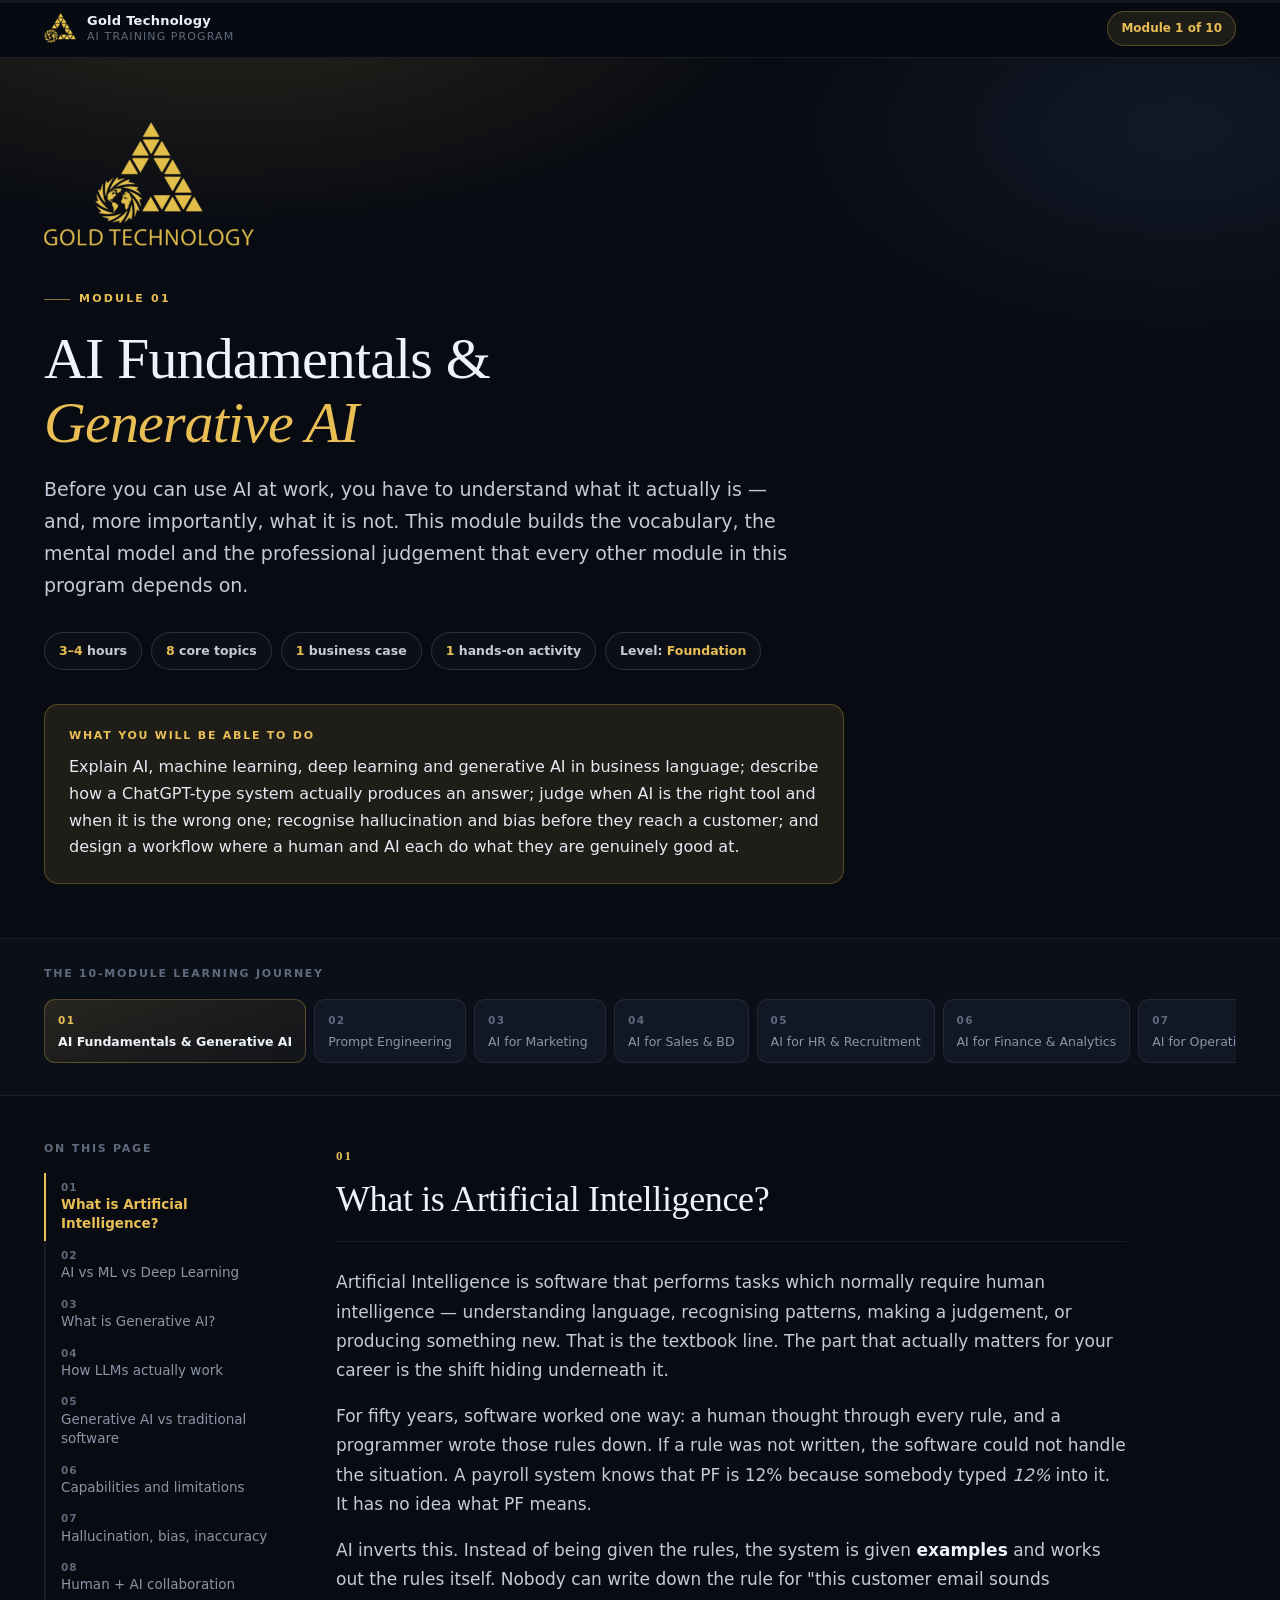
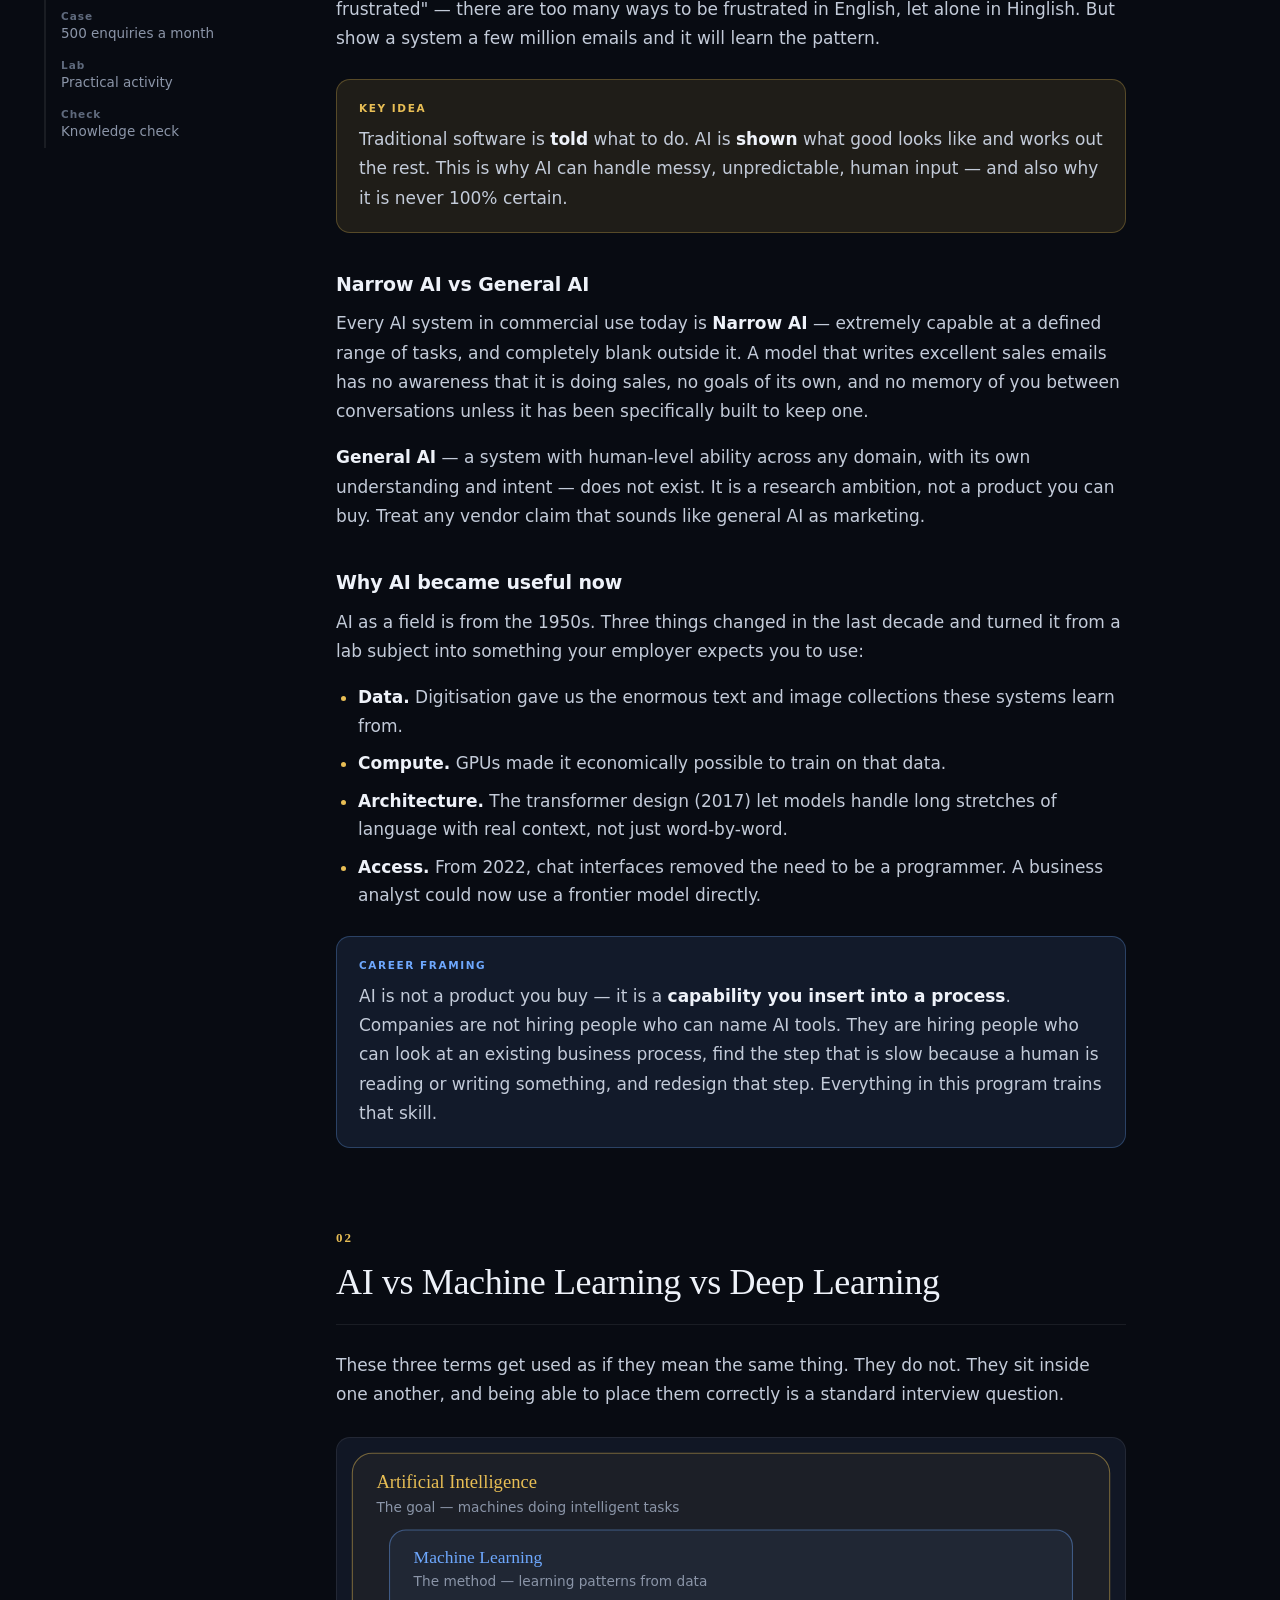
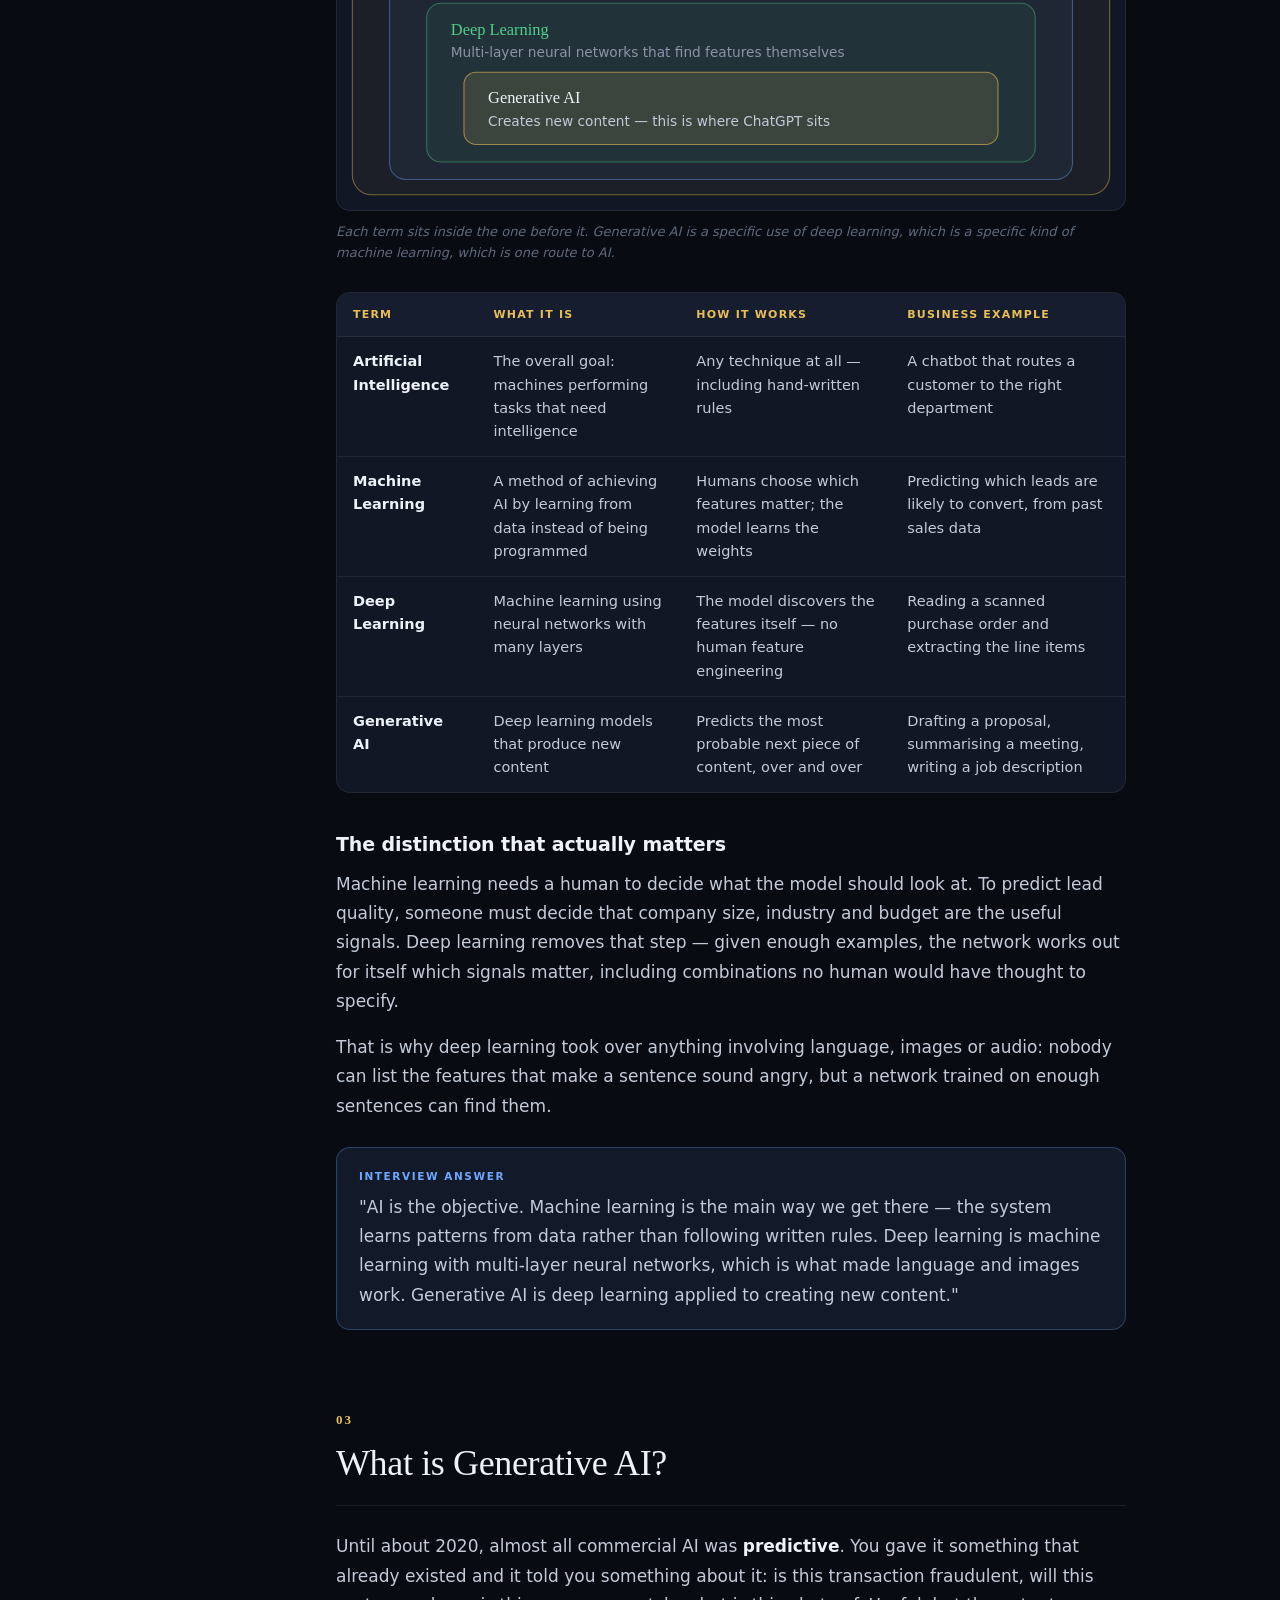
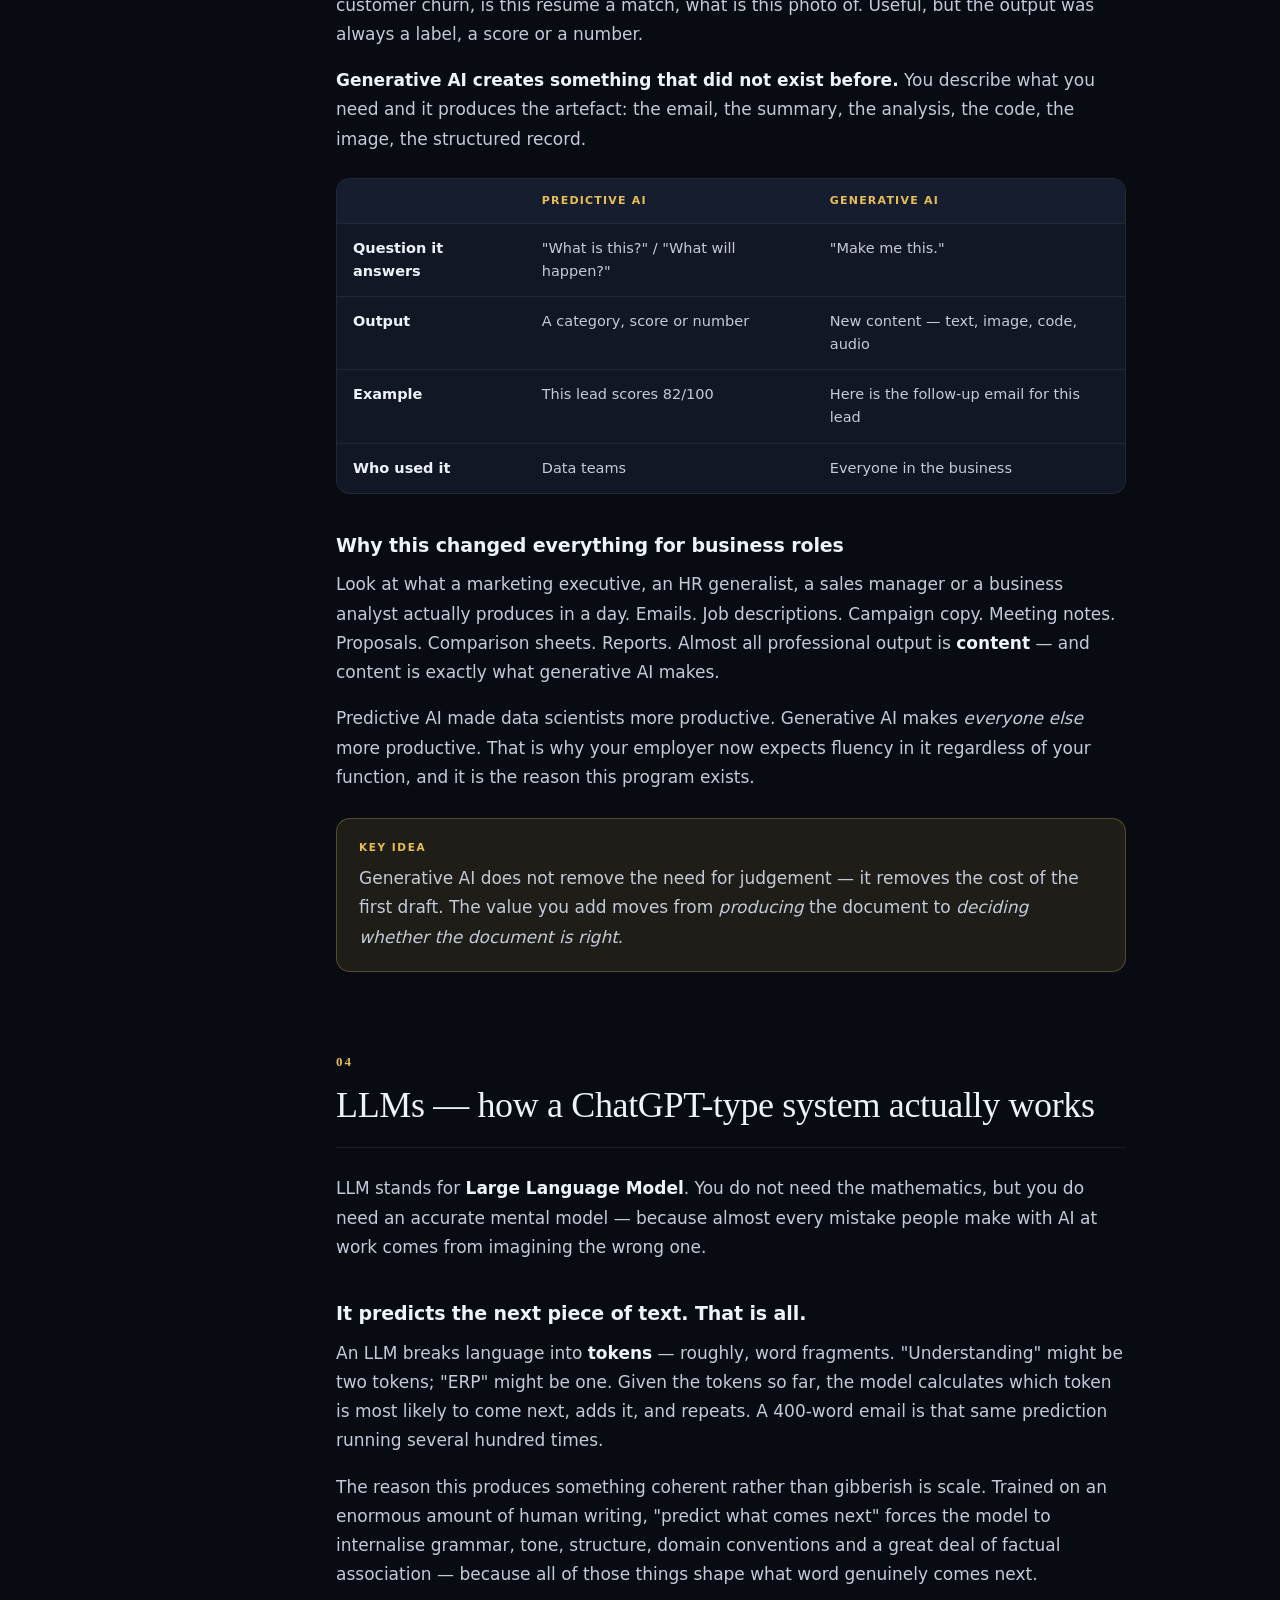
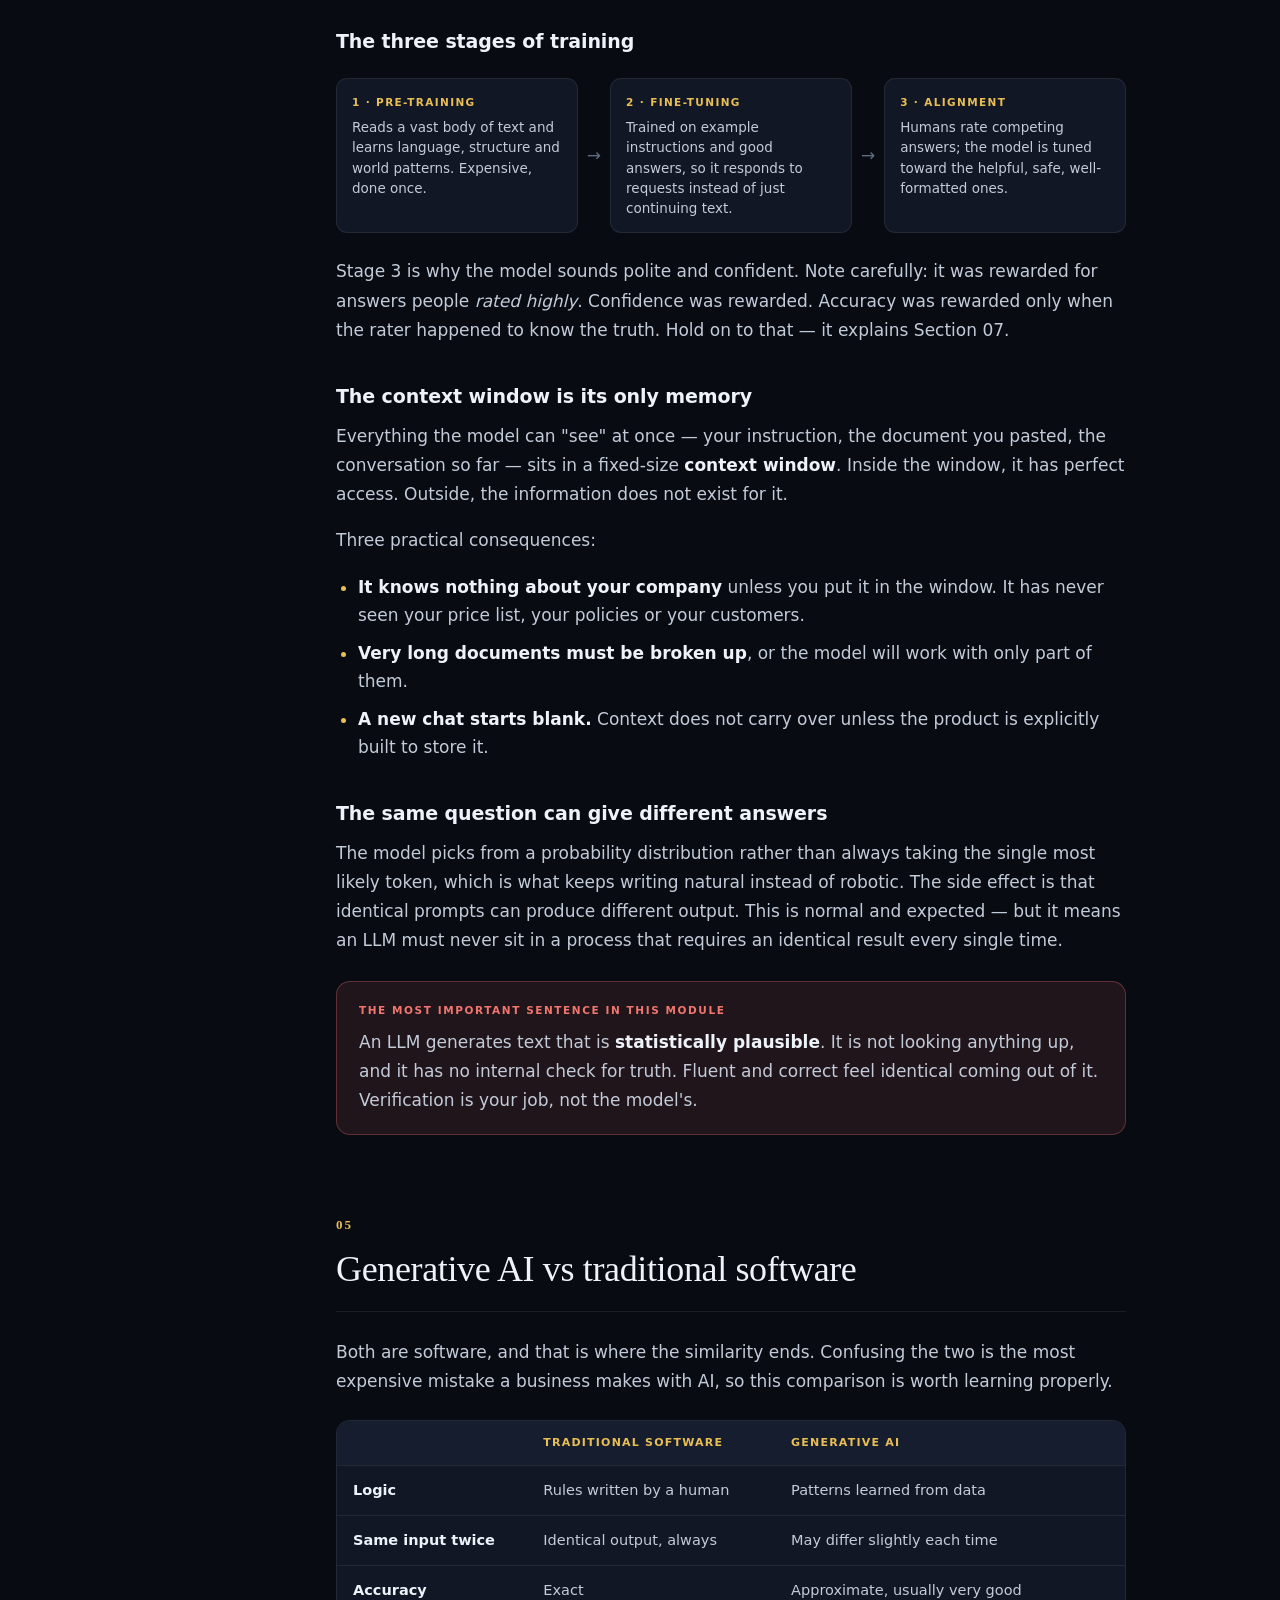
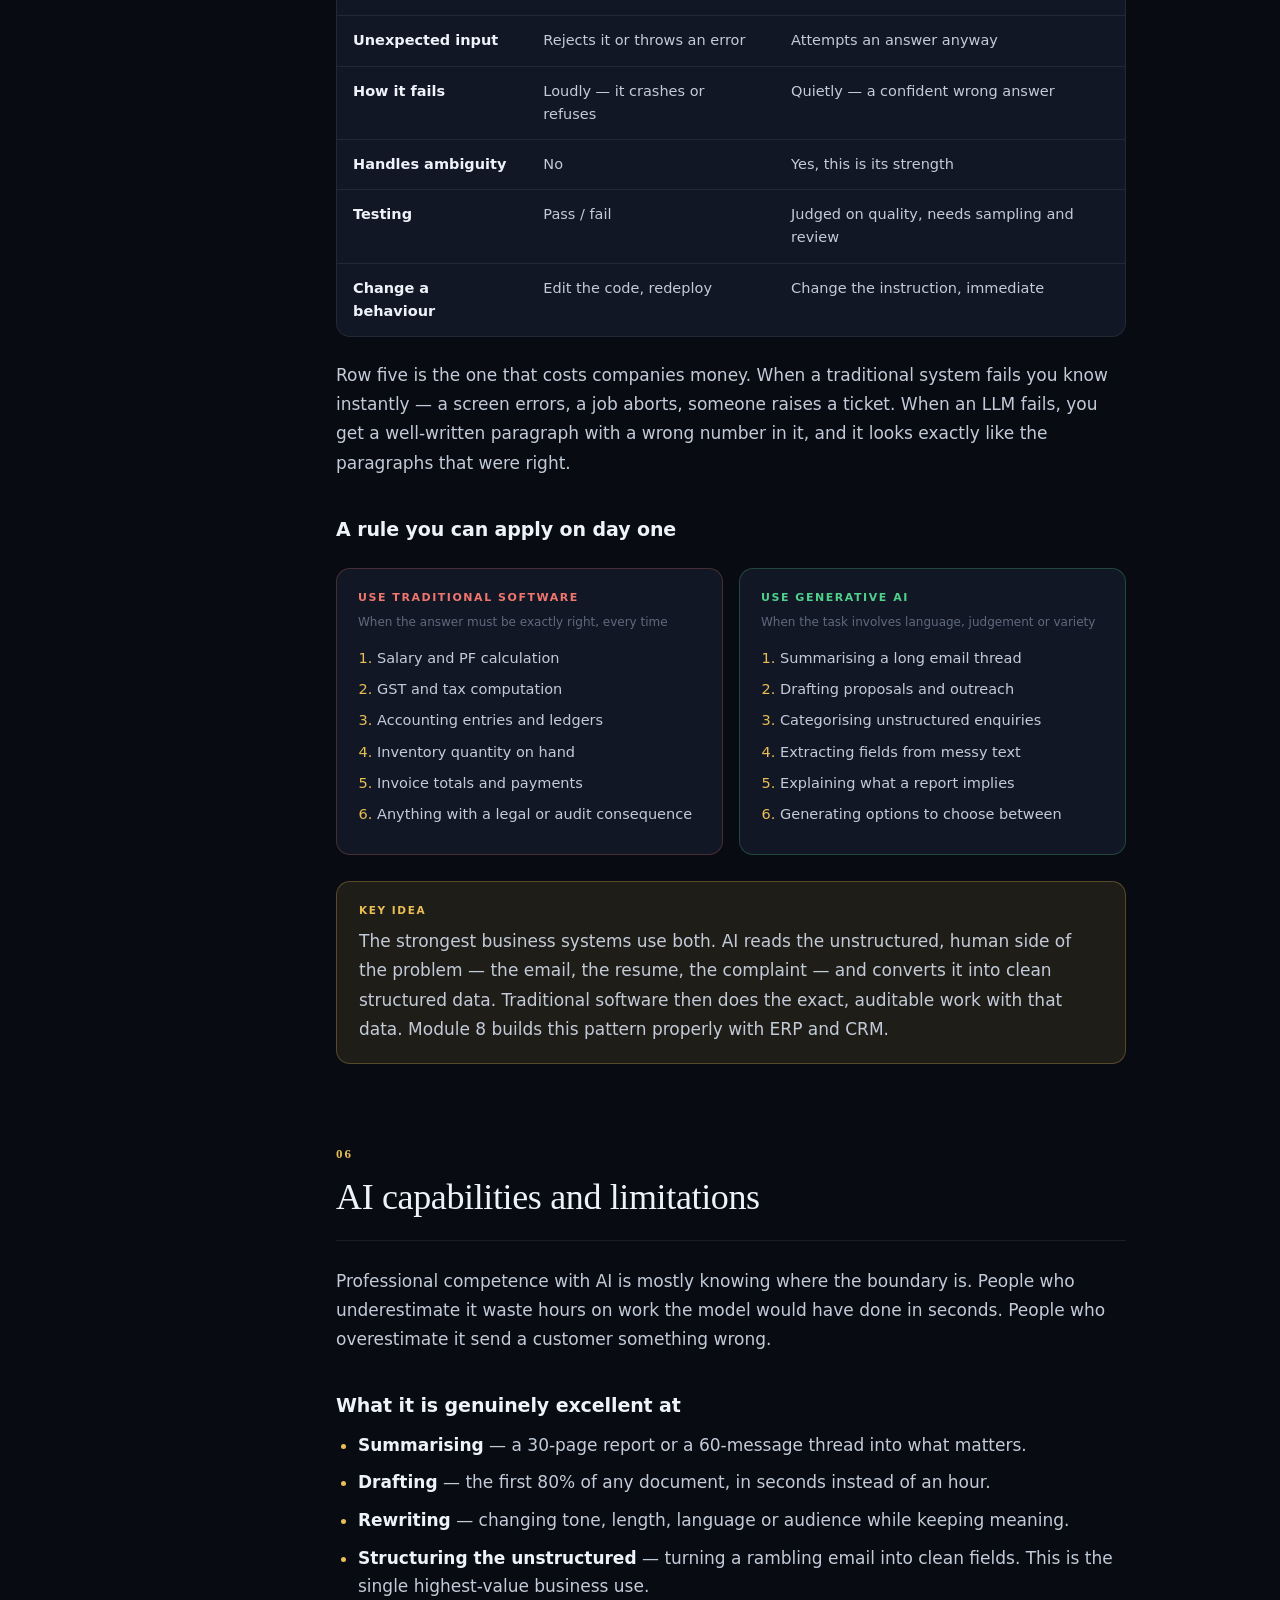
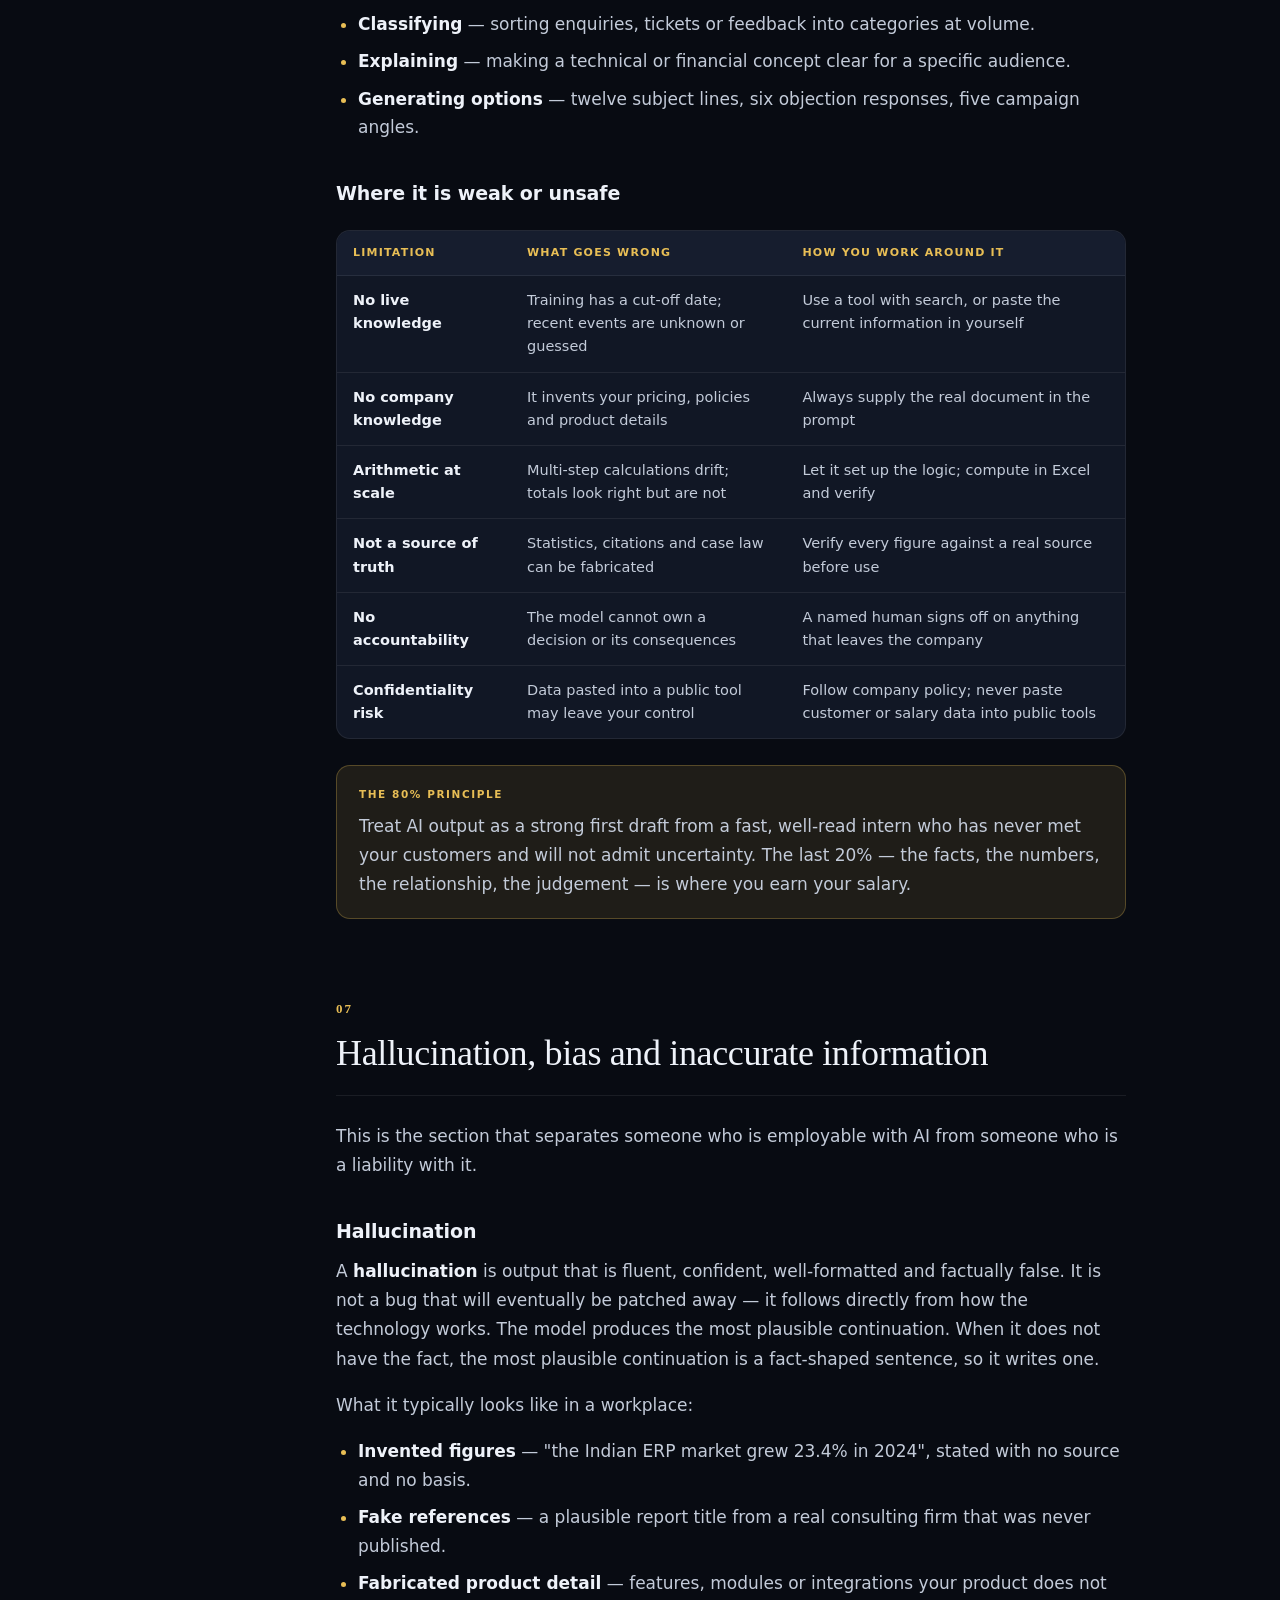
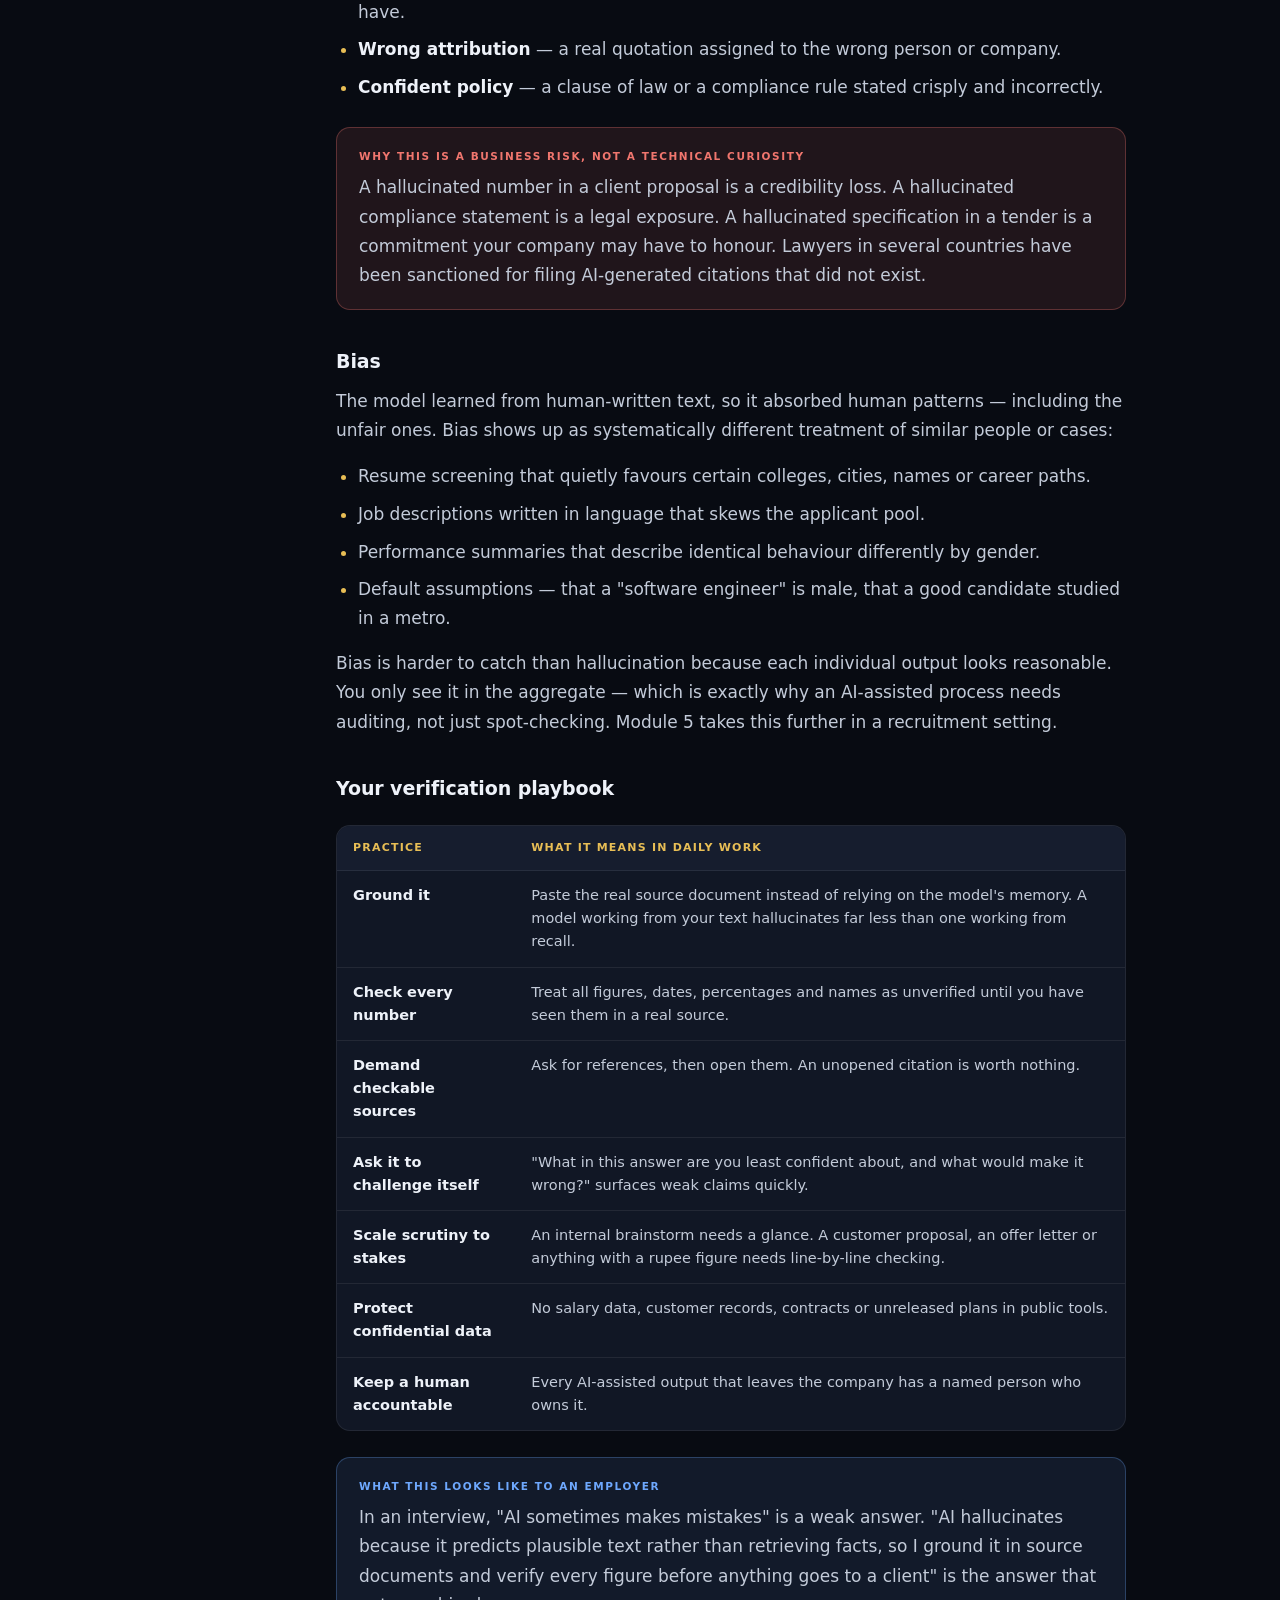
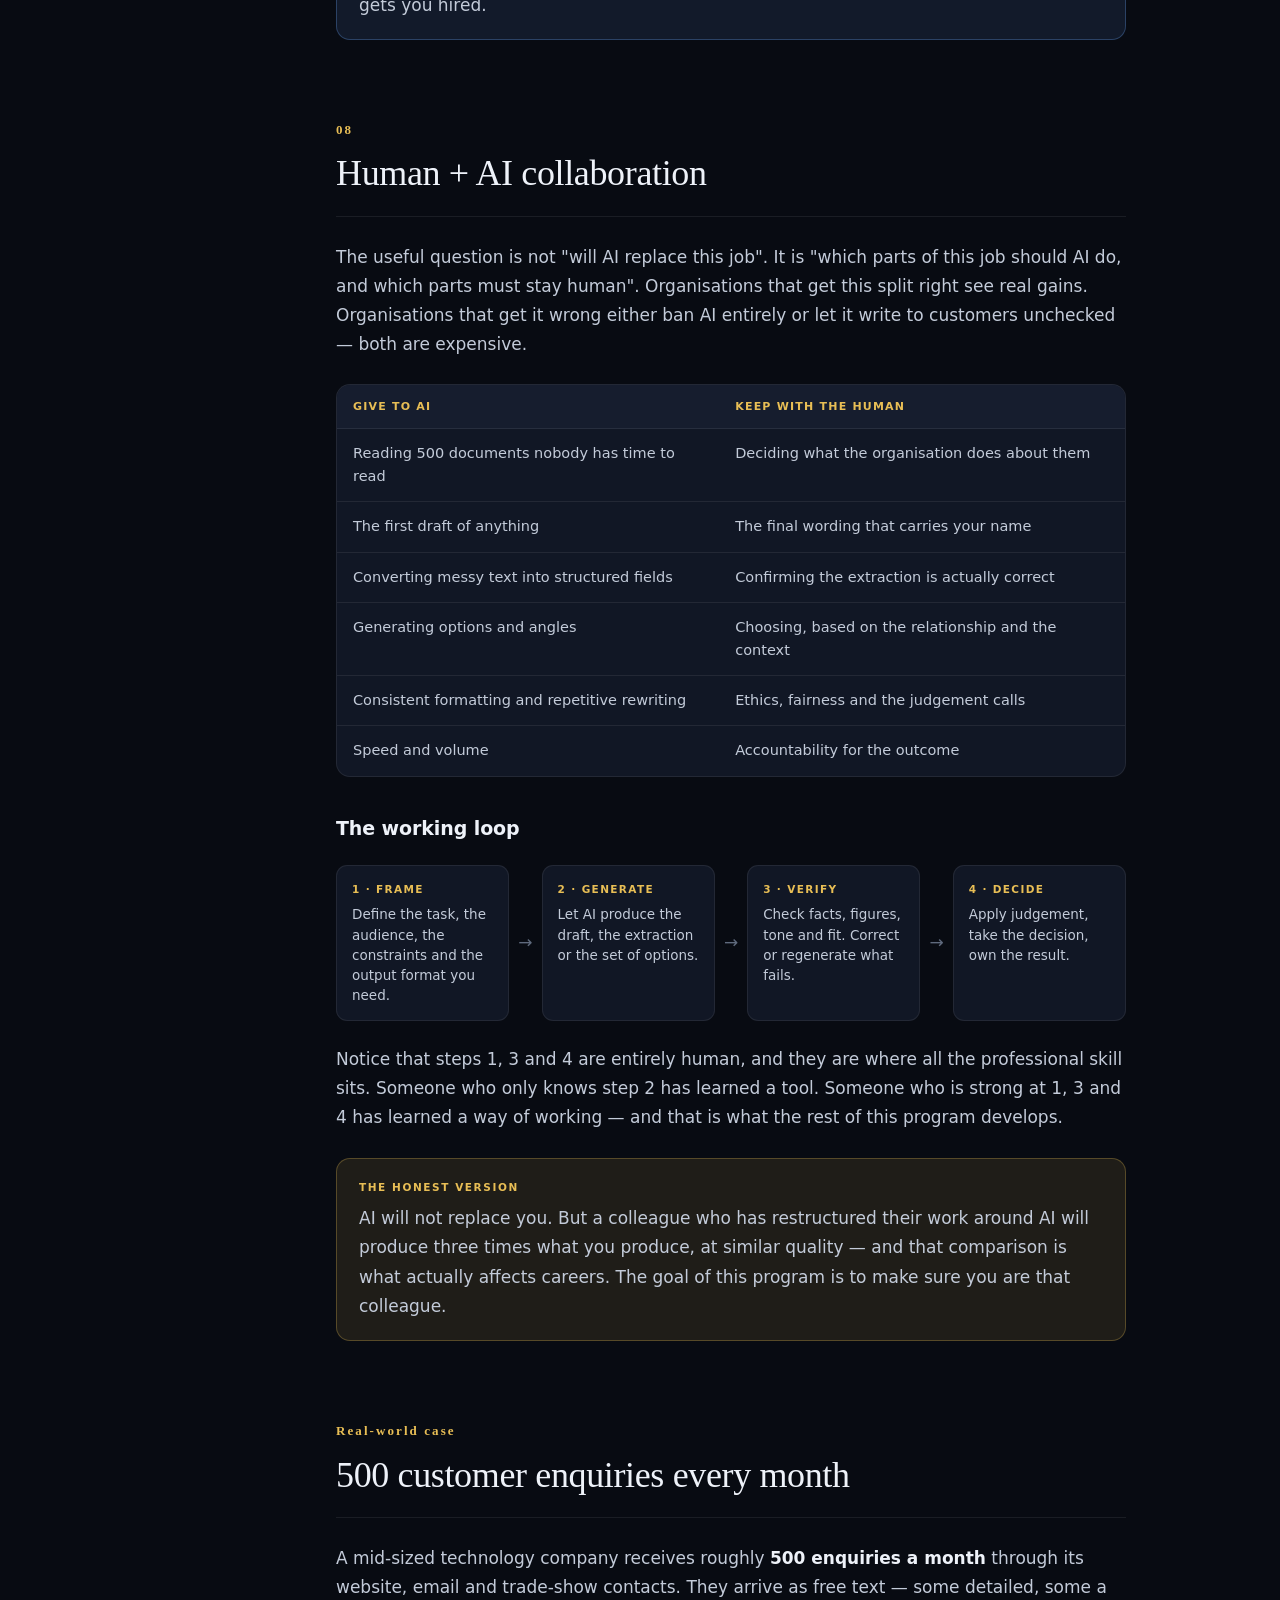
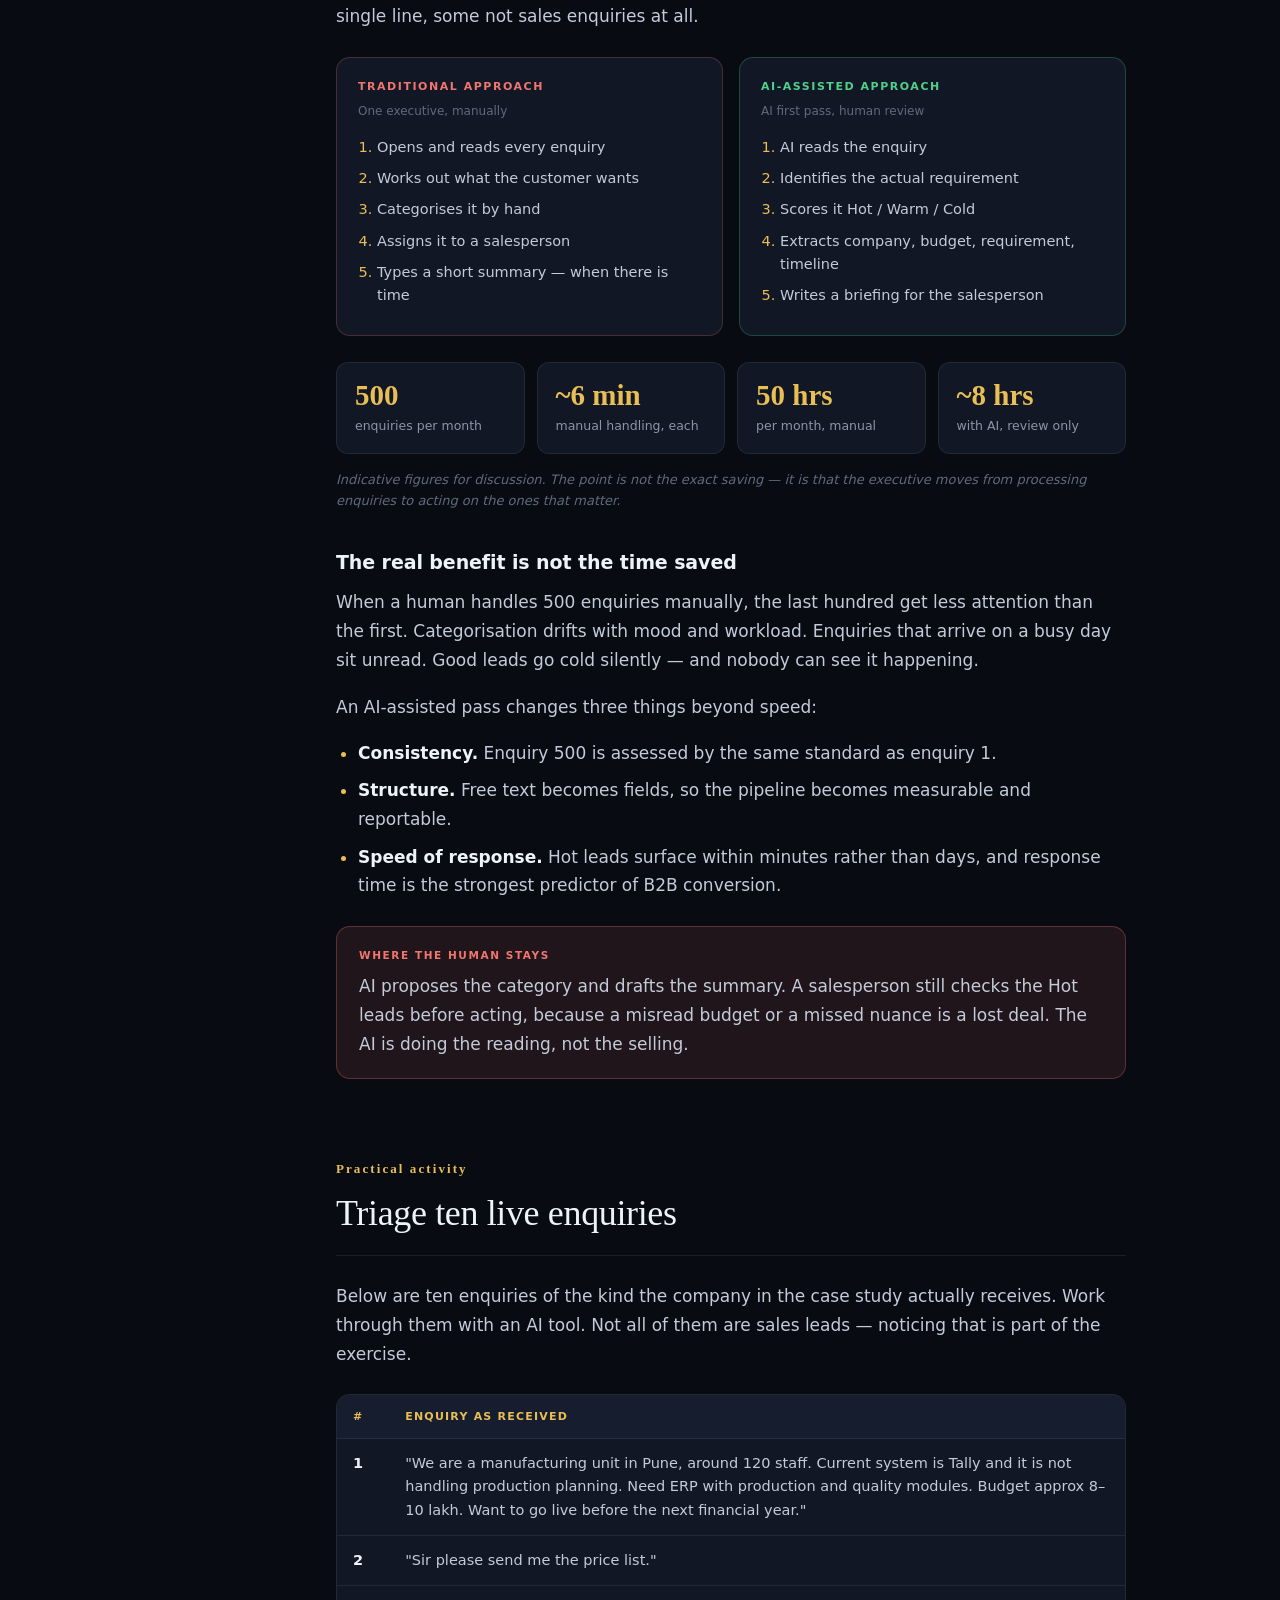
==== index.html @ 8a42e365 "Rebuild site as Module 1 — AI Fundamentals & Generative AI Replace the slide-based intro course with" ====
<!doctype html>
<html lang="en">
<head>
<meta charset="utf-8">
<meta name="viewport" content="width=device-width, initial-scale=1, viewport-fit=cover">
<meta name="color-scheme" content="dark">
<meta name="description" content="Module 1 — AI Fundamentals & Generative AI. Gold Technology AI Training Program for MBA and engineering graduates.">
<title>Module 1 — AI Fundamentals &amp; Generative AI | Gold Technology</title>
<style>
:root{
  --bg:#080B12;
  --bg2:#0B0F18;
  --panel:#111725;
  --panel2:#161D2E;
  --raise:#1C2436;
  --line:rgba(255,255,255,.075);
  --line2:rgba(255,255,255,.14);
  --ink:#EEF2F9;
  --body:#C3CBD9;
  --muted:#8B95A8;
  --dim:#5F6A7D;
  --gold:#E8BE55;
  --gold2:#C99B2E;
  --goldsoft:rgba(232,190,85,.10);
  --goldline:rgba(232,190,85,.28);
  --ok:#4FD18B;
  --oksoft:rgba(79,209,139,.10);
  --no:#F0766E;
  --nosoft:rgba(240,118,110,.10);
  --info:#6EA8FE;
  --infosoft:rgba(110,168,254,.10);
  --serif:Georgia,"Times New Roman",Times,serif;
  --sans:"Segoe UI",system-ui,-apple-system,Roboto,Helvetica,Arial,sans-serif;
  --r:14px;
  --maxw:1240px;
}

*{box-sizing:border-box}
html{scroll-behavior:smooth;scroll-padding-top:96px}
body{
  margin:0;background:var(--bg);color:var(--body);
  font-family:var(--sans);font-size:17px;line-height:1.72;
  -webkit-font-smoothing:antialiased;text-rendering:optimizeLegibility;
}
img{display:block;max-width:100%}
a{color:var(--gold);text-decoration:none}
a:hover{text-decoration:underline}
:focus-visible{outline:2px solid var(--gold);outline-offset:3px;border-radius:6px}

/* ============ reading progress ============ */
.progress{position:fixed;top:0;left:0;right:0;height:3px;background:rgba(255,255,255,.06);z-index:60}
.progress i{display:block;height:100%;width:0;background:linear-gradient(90deg,var(--gold2),var(--gold));transition:width .12s linear}

/* ============ top bar ============ */
.topbar{
  position:sticky;top:0;z-index:50;
  background:rgba(8,11,18,.86);backdrop-filter:blur(14px);
  border-bottom:1px solid var(--line);
}
.topbar-in{
  max-width:var(--maxw);margin:0 auto;padding:11px 24px;
  display:flex;align-items:center;gap:14px;
}
.brand{display:flex;align-items:center;gap:11px;min-width:0}
.brand img{width:32px;height:32px;object-fit:contain;flex:none}
.brand-txt{min-width:0}
.brand-name{
  font-size:13px;font-weight:700;color:var(--ink);letter-spacing:.02em;
  white-space:nowrap;overflow:hidden;text-overflow:ellipsis;line-height:1.3
}
.brand-sub{font-size:11px;color:var(--dim);letter-spacing:.10em;text-transform:uppercase;line-height:1.3}
.topbar-spacer{flex:1}
.topbar-chip{
  flex:none;font-size:12px;font-weight:700;color:var(--gold);
  border:1px solid var(--goldline);background:var(--goldsoft);
  padding:6px 13px;border-radius:999px;white-space:nowrap
}

/* ============ hero ============ */
.hero{position:relative;overflow:hidden;border-bottom:1px solid var(--line)}
.hero::before{
  content:"";position:absolute;inset:0;
  background:
    radial-gradient(900px 420px at 18% -10%,rgba(232,190,85,.16),transparent 62%),
    radial-gradient(700px 380px at 92% 8%,rgba(110,168,254,.09),transparent 60%);
  pointer-events:none
}
.hero-in{position:relative;max-width:var(--maxw);margin:0 auto;padding:64px 24px 54px}
.hero-logo{width:210px;margin-bottom:34px;opacity:.97}
.eyebrow{
  display:inline-flex;align-items:center;gap:9px;
  font-size:11px;font-weight:800;letter-spacing:.20em;text-transform:uppercase;
  color:var(--gold);margin:0 0 18px
}
.eyebrow::before{content:"";width:26px;height:1px;background:var(--gold);opacity:.6}
h1{
  font-family:var(--serif);font-weight:400;color:var(--ink);
  font-size:clamp(34px,5.4vw,58px);line-height:1.1;letter-spacing:-.015em;
  margin:0 0 20px;max-width:17ch
}
h1 em{font-style:italic;color:var(--gold)}
.lede{font-size:clamp(16px,1.9vw,19px);line-height:1.68;color:var(--body);max-width:62ch;margin:0 0 30px}
.meta{display:flex;flex-wrap:wrap;gap:9px;margin-bottom:34px}
.meta span{
  font-size:12.5px;font-weight:600;color:var(--body);
  border:1px solid var(--line2);border-radius:999px;padding:7px 14px;background:rgba(255,255,255,.02)
}
.meta span b{color:var(--gold);font-weight:700}

.outcome{
  border:1px solid var(--goldline);background:var(--goldsoft);
  border-radius:var(--r);padding:22px 24px;max-width:74ch
}
.outcome h4{
  margin:0 0 9px;font-size:11px;font-weight:800;letter-spacing:.16em;
  text-transform:uppercase;color:var(--gold);font-family:var(--sans)
}
.outcome p{margin:0;color:#E4E9F2;font-size:16px;line-height:1.66}

/* ============ journey strip ============ */
.journey{border-bottom:1px solid var(--line);background:var(--bg2)}
.journey-in{max-width:var(--maxw);margin:0 auto;padding:26px 24px}
.journey h5{
  margin:0 0 15px;font-size:11px;font-weight:800;letter-spacing:.16em;
  text-transform:uppercase;color:var(--dim)
}
.mods{display:flex;gap:8px;overflow-x:auto;padding-bottom:6px;scrollbar-width:thin}
.mod{
  flex:none;min-width:132px;border:1px solid var(--line);border-radius:11px;
  padding:11px 13px;background:var(--panel);
}
.mod b{display:block;font-size:10.5px;letter-spacing:.13em;color:var(--dim);font-weight:800;margin-bottom:4px}
.mod span{display:block;font-size:12.5px;color:var(--muted);line-height:1.45}
.mod.on{border-color:var(--goldline);background:linear-gradient(160deg,rgba(232,190,85,.13),rgba(232,190,85,.03))}
.mod.on b{color:var(--gold)}
.mod.on span{color:var(--ink);font-weight:600}

/* ============ layout ============ */
.layout{max-width:var(--maxw);margin:0 auto;padding:0 24px;display:grid;grid-template-columns:236px 1fr;gap:56px;align-items:start}

.toc{position:sticky;top:86px;padding:44px 0 40px;max-height:calc(100vh - 100px);overflow-y:auto}
.toc h5{margin:0 0 14px;font-size:11px;font-weight:800;letter-spacing:.16em;text-transform:uppercase;color:var(--dim)}
.toc a{
  display:block;padding:7px 0 7px 15px;font-size:13.5px;line-height:1.45;
  color:var(--muted);border-left:2px solid var(--line);text-decoration:none;transition:.16s
}
.toc a:hover{color:var(--ink);border-left-color:var(--line2);text-decoration:none}
.toc a.active{color:var(--gold);border-left-color:var(--gold);font-weight:650}
.toc a small{display:block;font-size:10.5px;color:var(--dim);letter-spacing:.09em;font-weight:700}

.content{padding:44px 0 80px;max-width:790px;min-width:0}

/* ============ sections ============ */
.sec{margin-bottom:74px}
.sec-head{margin-bottom:26px;padding-bottom:20px;border-bottom:1px solid var(--line)}
.sec-num{
  display:inline-block;font-family:var(--serif);font-size:13px;font-weight:700;
  color:var(--gold);letter-spacing:.16em;margin-bottom:11px
}
h2{
  font-family:var(--serif);font-weight:400;color:var(--ink);
  font-size:clamp(26px,3.5vw,36px);line-height:1.2;letter-spacing:-.01em;margin:0
}
h3{
  font-family:var(--sans);font-size:19px;font-weight:700;color:var(--ink);
  line-height:1.4;margin:38px 0 12px;letter-spacing:-.005em
}
h4{font-family:var(--sans);font-size:15.5px;font-weight:700;color:var(--ink);margin:26px 0 9px}
p{margin:0 0 17px}
.sec ul,.sec ol{margin:0 0 17px;padding-left:22px}
.sec li{margin-bottom:9px;line-height:1.68}
.sec li::marker{color:var(--gold)}
strong{color:var(--ink);font-weight:650}

/* ============ callouts ============ */
.call{border-radius:var(--r);padding:19px 22px;margin:26px 0;border:1px solid var(--line);background:var(--panel)}
.call-t{
  display:flex;align-items:center;gap:8px;margin:0 0 8px;
  font-size:10.5px;font-weight:800;letter-spacing:.15em;text-transform:uppercase
}
.call p:last-child{margin-bottom:0}
.call.key{border-color:var(--goldline);background:var(--goldsoft)}
.call.key .call-t{color:var(--gold)}
.call.job{border-color:rgba(110,168,254,.28);background:var(--infosoft)}
.call.job .call-t{color:var(--info)}
.call.warn{border-color:rgba(240,118,110,.3);background:var(--nosoft)}
.call.warn .call-t{color:var(--no)}

/* ============ tables ============ */
.tw{overflow-x:auto;margin:24px 0;border:1px solid var(--line);border-radius:var(--r);background:var(--panel)}
table{border-collapse:collapse;width:100%;min-width:540px;font-size:14.5px}
th,td{padding:13px 16px;text-align:left;border-bottom:1px solid var(--line);vertical-align:top;line-height:1.6}
th{
  background:var(--panel2);color:var(--gold);font-weight:700;
  font-size:11px;letter-spacing:.11em;text-transform:uppercase;white-space:nowrap
}
tbody tr:last-child td{border-bottom:none}
td b{color:var(--ink);font-weight:650}

/* ============ nesting diagram ============ */
.figure{margin:28px 0}
.figure svg{width:100%;height:auto;display:block;border:1px solid var(--line);border-radius:var(--r);background:var(--panel)}
.cap{margin:11px 0 0;font-size:13px;color:var(--dim);line-height:1.6;font-style:italic}

/* ============ flow chips ============ */
.flow{display:flex;flex-wrap:wrap;align-items:stretch;gap:9px;margin:24px 0}
.flow .step{
  flex:1 1 150px;border:1px solid var(--line);border-radius:11px;
  padding:14px 15px;background:var(--panel);min-width:0
}
.flow .step b{display:block;font-size:10.5px;letter-spacing:.13em;color:var(--gold);font-weight:800;margin-bottom:6px;text-transform:uppercase}
.flow .step span{display:block;font-size:13.5px;color:var(--body);line-height:1.5}
.flow .arw{display:flex;align-items:center;color:var(--dim);font-size:17px;flex:none}

/* ============ compare (before / after) ============ */
.vs{display:grid;grid-template-columns:1fr 1fr;gap:16px;margin:26px 0}
.vs .col{border:1px solid var(--line);border-radius:var(--r);background:var(--panel);padding:20px 21px}
.vs .col.bad{border-color:rgba(240,118,110,.24)}
.vs .col.good{border-color:rgba(79,209,139,.26)}
.vs h5{margin:0 0 4px;font-size:11px;font-weight:800;letter-spacing:.14em;text-transform:uppercase}
.vs .col.bad h5{color:var(--no)}
.vs .col.good h5{color:var(--ok)}
.vs .tag{font-size:12px;color:var(--dim);margin:0 0 14px}
.vs ol{margin:0;padding-left:19px;font-size:14.5px}
.vs li{margin-bottom:8px;line-height:1.6}

/* ============ stat tiles ============ */
.stats{display:grid;grid-template-columns:repeat(auto-fit,minmax(158px,1fr));gap:12px;margin:26px 0}
.stat{border:1px solid var(--line);border-radius:12px;background:var(--panel);padding:17px 18px}
.stat b{display:block;font-family:var(--serif);font-size:29px;color:var(--gold);line-height:1.1;margin-bottom:5px}
.stat span{display:block;font-size:12.5px;color:var(--muted);line-height:1.5}

/* ============ activity ============ */
.task{border:1px solid var(--goldline);border-radius:var(--r);background:linear-gradient(165deg,rgba(232,190,85,.07),rgba(232,190,85,.015));padding:24px 26px;margin:26px 0}
.task h4{margin:0 0 12px;color:var(--gold);font-size:12px;letter-spacing:.14em;text-transform:uppercase;font-weight:800}
.task ol{margin:0;padding-left:20px}
.task li{margin-bottom:9px}

/* ============ knowledge check ============ */
.check{border-top:1px solid var(--line);padding-top:52px;margin-top:8px}
.q{border:1px solid var(--line);border-radius:var(--r);background:var(--panel);padding:22px 24px;margin-bottom:14px}
.q-n{font-size:10.5px;font-weight:800;letter-spacing:.14em;color:var(--dim);text-transform:uppercase;margin-bottom:8px}
.q-t{font-size:16.5px;font-weight:650;color:var(--ink);line-height:1.55;margin:0 0 16px}
.opts{display:flex;flex-direction:column;gap:8px}
.opt{
  display:flex;gap:12px;align-items:flex-start;width:100%;text-align:left;
  border:1px solid var(--line2);border-radius:10px;background:var(--panel2);
  color:var(--body);padding:12px 15px;font:inherit;font-size:14.5px;line-height:1.55;
  cursor:pointer;transition:.15s
}
.opt:hover:not(:disabled){border-color:var(--gold);background:var(--raise)}
.opt:disabled{cursor:default}
.opt .k{
  flex:none;width:23px;height:23px;border-radius:6px;border:1px solid var(--line2);
  display:grid;place-items:center;font-size:11.5px;font-weight:800;color:var(--muted)
}
.opt.right{border-color:var(--ok);background:var(--oksoft);color:#E4F6EC}
.opt.right .k{border-color:var(--ok);background:var(--ok);color:#08210F}
.opt.wrong{border-color:var(--no);background:var(--nosoft);color:#F8E3E1}
.opt.wrong .k{border-color:var(--no);background:var(--no);color:#2A0A08}
.exp{margin-top:14px;padding:13px 16px;border-left:2px solid var(--gold);background:var(--goldsoft);border-radius:0 9px 9px 0;font-size:14px;line-height:1.62;color:#DFE5F0}
.exp b{color:var(--gold)}
.score{
  border:1px solid var(--goldline);background:var(--goldsoft);border-radius:var(--r);
  padding:20px 24px;margin-top:20px;display:flex;align-items:center;gap:16px;flex-wrap:wrap
}
.score[hidden]{display:none}
.score b{font-family:var(--serif);font-size:27px;color:var(--gold);line-height:1}
.score span{font-size:14.5px;color:var(--body);flex:1;min-width:190px}
.btn{
  border:1px solid var(--line2);background:var(--panel2);color:var(--ink);
  border-radius:10px;padding:10px 18px;font:inherit;font-size:14px;font-weight:650;cursor:pointer
}
.btn:hover{border-color:var(--gold);color:var(--gold)}

/* ============ footer ============ */
footer{border-top:1px solid var(--line);background:var(--bg2);margin-top:20px}
.foot-in{
  max-width:var(--maxw);margin:0 auto;padding:36px 24px;
  display:flex;align-items:center;gap:16px;flex-wrap:wrap
}
.foot-in img{width:38px;height:38px;object-fit:contain;opacity:.85}
.foot-in p{margin:0;font-size:13px;color:var(--dim);line-height:1.6}
.foot-in p b{display:block;color:var(--muted);font-size:13.5px;font-weight:650}

/* ============ responsive ============ */
@media (max-width:980px){
  .layout{grid-template-columns:1fr;gap:0}
  .toc{display:none}
  .content{padding:34px 0 64px;max-width:none}
}
@media (max-width:680px){
  body{font-size:16px}
  .hero-in{padding:44px 20px 40px}
  .hero-logo{width:168px;margin-bottom:26px}
  .topbar-in,.journey-in,.layout,.foot-in{padding-left:20px;padding-right:20px}
  .brand-sub{display:none}
  .vs{grid-template-columns:1fr}
  .sec{margin-bottom:56px}
  .outcome,.task,.q{padding-left:18px;padding-right:18px}
  .flow .arw{display:none}
  .flow .step{flex:1 1 100%}
}
@media print{
  .topbar,.progress,.toc,.journey{display:none}
  body{background:#fff;color:#111}
}
</style>
</head>
<body>

<div class="progress"><i id="bar"></i></div>

<header class="topbar">
  <div class="topbar-in">
    <div class="brand">
      <img src="course/brand/logo-mark.png" alt="Gold Technology">
      <div class="brand-txt">
        <div class="brand-name">Gold Technology</div>
        <div class="brand-sub">AI Training Program</div>
      </div>
    </div>
    <div class="topbar-spacer"></div>
    <div class="topbar-chip">Module 1 of 10</div>
  </div>
</header>

<!-- ================= HERO ================= -->
<section class="hero">
  <div class="hero-in">
    <img class="hero-logo" src="course/brand/logo-full.png" alt="Gold Technology">
    <p class="eyebrow">Module 01</p>
    <h1>AI Fundamentals &amp; <em>Generative AI</em></h1>
    <p class="lede">
      Before you can use AI at work, you have to understand what it actually is — and, more
      importantly, what it is not. This module builds the vocabulary, the mental model and the
      professional judgement that every other module in this program depends on.
    </p>
    <div class="meta">
      <span><b>3–4</b> hours</span>
      <span><b>8</b> core topics</span>
      <span><b>1</b> business case</span>
      <span><b>1</b> hands-on activity</span>
      <span>Level: <b>Foundation</b></span>
    </div>
    <div class="outcome">
      <h4>What you will be able to do</h4>
      <p>
        Explain AI, machine learning, deep learning and generative AI in business language;
        describe how a ChatGPT-type system actually produces an answer; judge when AI is the right
        tool and when it is the wrong one; recognise hallucination and bias before they reach a
        customer; and design a workflow where a human and AI each do what they are genuinely good at.
      </p>
    </div>
  </div>
</section>

<!-- ================= JOURNEY ================= -->
<section class="journey">
  <div class="journey-in">
    <h5>The 10-module learning journey</h5>
    <div class="mods">
      <div class="mod on"><b>01</b><span>AI Fundamentals &amp; Generative AI</span></div>
      <div class="mod"><b>02</b><span>Prompt Engineering</span></div>
      <div class="mod"><b>03</b><span>AI for Marketing</span></div>
      <div class="mod"><b>04</b><span>AI for Sales &amp; BD</span></div>
      <div class="mod"><b>05</b><span>AI for HR &amp; Recruitment</span></div>
      <div class="mod"><b>06</b><span>AI for Finance &amp; Analytics</span></div>
      <div class="mod"><b>07</b><span>AI for Operations</span></div>
      <div class="mod"><b>08</b><span>AI + ERP / CRM</span></div>
      <div class="mod"><b>09</b><span>AI for Entrepreneurship</span></div>
      <div class="mod"><b>10</b><span>Capstone Project</span></div>
    </div>
  </div>
</section>

<!-- ================= BODY ================= -->
<div class="layout">

  <aside class="toc">
    <h5>On this page</h5>
    <nav id="toc">
      <a href="#s1"><small>01</small>What is Artificial Intelligence?</a>
      <a href="#s2"><small>02</small>AI vs ML vs Deep Learning</a>
      <a href="#s3"><small>03</small>What is Generative AI?</a>
      <a href="#s4"><small>04</small>How LLMs actually work</a>
      <a href="#s5"><small>05</small>Generative AI vs traditional software</a>
      <a href="#s6"><small>06</small>Capabilities and limitations</a>
      <a href="#s7"><small>07</small>Hallucination, bias, inaccuracy</a>
      <a href="#s8"><small>08</small>Human + AI collaboration</a>
      <a href="#s9"><small>Case</small>500 enquiries a month</a>
      <a href="#s10"><small>Lab</small>Practical activity</a>
      <a href="#s11"><small>Check</small>Knowledge check</a>
    </nav>
  </aside>

  <main class="content">

  <!-- ---------- 01 ---------- -->
  <section class="sec" id="s1">
    <div class="sec-head">
      <div class="sec-num">01</div>
      <h2>What is Artificial Intelligence?</h2>
    </div>

    <p>
      Artificial Intelligence is software that performs tasks which normally require human
      intelligence — understanding language, recognising patterns, making a judgement, or producing
      something new. That is the textbook line. The part that actually matters for your career is the
      shift hiding underneath it.
    </p>

    <p>
      For fifty years, software worked one way: a human thought through every rule, and a programmer
      wrote those rules down. If a rule was not written, the software could not handle the situation.
      A payroll system knows that PF is 12% because somebody typed <em>12%</em> into it. It has no
      idea what PF means.
    </p>

    <p>
      AI inverts this. Instead of being given the rules, the system is given <strong>examples</strong>
      and works out the rules itself. Nobody can write down the rule for "this customer email sounds
      frustrated" — there are too many ways to be frustrated in English, let alone in Hinglish. But
      show a system a few million emails and it will learn the pattern.
    </p>

    <div class="call key">
      <div class="call-t">Key idea</div>
      <p>
        Traditional software is <strong>told</strong> what to do. AI is <strong>shown</strong> what
        good looks like and works out the rest. This is why AI can handle messy, unpredictable,
        human input — and also why it is never 100% certain.
      </p>
    </div>

    <h3>Narrow AI vs General AI</h3>
    <p>
      Every AI system in commercial use today is <strong>Narrow AI</strong> — extremely capable at a
      defined range of tasks, and completely blank outside it. A model that writes excellent sales
      emails has no awareness that it is doing sales, no goals of its own, and no memory of you
      between conversations unless it has been specifically built to keep one.
    </p>
    <p>
      <strong>General AI</strong> — a system with human-level ability across any domain, with its own
      understanding and intent — does not exist. It is a research ambition, not a product you can
      buy. Treat any vendor claim that sounds like general AI as marketing.
    </p>

    <h3>Why AI became useful now</h3>
    <p>
      AI as a field is from the 1950s. Three things changed in the last decade and turned it from a
      lab subject into something your employer expects you to use:
    </p>
    <ul>
      <li><strong>Data.</strong> Digitisation gave us the enormous text and image collections these systems learn from.</li>
      <li><strong>Compute.</strong> GPUs made it economically possible to train on that data.</li>
      <li><strong>Architecture.</strong> The transformer design (2017) let models handle long stretches of language with real context, not just word-by-word.</li>
      <li><strong>Access.</strong> From 2022, chat interfaces removed the need to be a programmer. A business analyst could now use a frontier model directly.</li>
    </ul>

    <div class="call job">
      <div class="call-t">Career framing</div>
      <p>
        AI is not a product you buy — it is a <strong>capability you insert into a process</strong>.
        Companies are not hiring people who can name AI tools. They are hiring people who can look at
        an existing business process, find the step that is slow because a human is reading or
        writing something, and redesign that step. Everything in this program trains that skill.
      </p>
    </div>
  </section>

  <!-- ---------- 02 ---------- -->
  <section class="sec" id="s2">
    <div class="sec-head">
      <div class="sec-num">02</div>
      <h2>AI vs Machine Learning vs Deep Learning</h2>
    </div>

    <p>
      These three terms get used as if they mean the same thing. They do not. They sit inside one
      another, and being able to place them correctly is a standard interview question.
    </p>

    <div class="figure">
      <svg viewBox="0 0 720 340" role="img" aria-label="Nested diagram: Artificial Intelligence contains Machine Learning, which contains Deep Learning, which contains Generative AI">
        <rect x="14" y="14" width="692" height="312" rx="18" fill="rgba(232,190,85,.05)" stroke="#E8BE55" stroke-opacity=".45"/>
        <text x="36" y="46" fill="#E8BE55" font-family="Georgia,serif" font-size="17">Artificial Intelligence</text>
        <text x="36" y="68" fill="#8B95A8" font-family="Segoe UI,system-ui,sans-serif" font-size="12.5">The goal — machines doing intelligent tasks</text>

        <rect x="48" y="84" width="624" height="228" rx="15" fill="rgba(110,168,254,.06)" stroke="#6EA8FE" stroke-opacity=".42"/>
        <text x="70" y="114" fill="#6EA8FE" font-family="Georgia,serif" font-size="16">Machine Learning</text>
        <text x="70" y="135" fill="#8B95A8" font-family="Segoe UI,system-ui,sans-serif" font-size="12.5">The method — learning patterns from data</text>

        <rect x="82" y="151" width="556" height="145" rx="13" fill="rgba(79,209,139,.06)" stroke="#4FD18B" stroke-opacity=".42"/>
        <text x="104" y="180" fill="#4FD18B" font-family="Georgia,serif" font-size="15">Deep Learning</text>
        <text x="104" y="200" fill="#8B95A8" font-family="Segoe UI,system-ui,sans-serif" font-size="12.5">Multi-layer neural networks that find features themselves</text>

        <rect x="116" y="214" width="488" height="66" rx="11" fill="rgba(232,190,85,.13)" stroke="#E8BE55" stroke-opacity=".6"/>
        <text x="138" y="242" fill="#EEF2F9" font-family="Georgia,serif" font-size="15">Generative AI</text>
        <text x="138" y="263" fill="#C3CBD9" font-family="Segoe UI,system-ui,sans-serif" font-size="12.5">Creates new content — this is where ChatGPT sits</text>
      </svg>
      <p class="cap">Each term sits inside the one before it. Generative AI is a specific use of deep learning, which is a specific kind of machine learning, which is one route to AI.</p>
    </div>

    <div class="tw">
      <table>
        <thead>
          <tr><th>Term</th><th>What it is</th><th>How it works</th><th>Business example</th></tr>
        </thead>
        <tbody>
          <tr>
            <td><b>Artificial Intelligence</b></td>
            <td>The overall goal: machines performing tasks that need intelligence</td>
            <td>Any technique at all — including hand-written rules</td>
            <td>A chatbot that routes a customer to the right department</td>
          </tr>
          <tr>
            <td><b>Machine Learning</b></td>
            <td>A method of achieving AI by learning from data instead of being programmed</td>
            <td>Humans choose which features matter; the model learns the weights</td>
            <td>Predicting which leads are likely to convert, from past sales data</td>
          </tr>
          <tr>
            <td><b>Deep Learning</b></td>
            <td>Machine learning using neural networks with many layers</td>
            <td>The model discovers the features itself — no human feature engineering</td>
            <td>Reading a scanned purchase order and extracting the line items</td>
          </tr>
          <tr>
            <td><b>Generative AI</b></td>
            <td>Deep learning models that produce new content</td>
            <td>Predicts the most probable next piece of content, over and over</td>
            <td>Drafting a proposal, summarising a meeting, writing a job description</td>
          </tr>
        </tbody>
      </table>
    </div>

    <h3>The distinction that actually matters</h3>
    <p>
      Machine learning needs a human to decide what the model should look at. To predict lead
      quality, someone must decide that company size, industry and budget are the useful signals.
      Deep learning removes that step — given enough examples, the network works out for itself which
      signals matter, including combinations no human would have thought to specify.
    </p>
    <p>
      That is why deep learning took over anything involving language, images or audio: nobody can
      list the features that make a sentence sound angry, but a network trained on enough sentences
      can find them.
    </p>

    <div class="call job">
      <div class="call-t">Interview answer</div>
      <p>
        "AI is the objective. Machine learning is the main way we get there — the system learns
        patterns from data rather than following written rules. Deep learning is machine learning
        with multi-layer neural networks, which is what made language and images work. Generative AI
        is deep learning applied to creating new content."
      </p>
    </div>
  </section>

  <!-- ---------- 03 ---------- -->
  <section class="sec" id="s3">
    <div class="sec-head">
      <div class="sec-num">03</div>
      <h2>What is Generative AI?</h2>
    </div>

    <p>
      Until about 2020, almost all commercial AI was <strong>predictive</strong>. You gave it
      something that already existed and it told you something about it: is this transaction
      fraudulent, will this customer churn, is this resume a match, what is this photo of. Useful,
      but the output was always a label, a score or a number.
    </p>

    <p>
      <strong>Generative AI creates something that did not exist before.</strong> You describe what
      you need and it produces the artefact: the email, the summary, the analysis, the code, the
      image, the structured record.
    </p>

    <div class="tw">
      <table>
        <thead>
          <tr><th></th><th>Predictive AI</th><th>Generative AI</th></tr>
        </thead>
        <tbody>
          <tr><td><b>Question it answers</b></td><td>"What is this?" / "What will happen?"</td><td>"Make me this."</td></tr>
          <tr><td><b>Output</b></td><td>A category, score or number</td><td>New content — text, image, code, audio</td></tr>
          <tr><td><b>Example</b></td><td>This lead scores 82/100</td><td>Here is the follow-up email for this lead</td></tr>
          <tr><td><b>Who used it</b></td><td>Data teams</td><td>Everyone in the business</td></tr>
        </tbody>
      </table>
    </div>

    <h3>Why this changed everything for business roles</h3>
    <p>
      Look at what a marketing executive, an HR generalist, a sales manager or a business analyst
      actually produces in a day. Emails. Job descriptions. Campaign copy. Meeting notes. Proposals.
      Comparison sheets. Reports. Almost all professional output is <strong>content</strong> — and
      content is exactly what generative AI makes.
    </p>
    <p>
      Predictive AI made data scientists more productive. Generative AI makes <em>everyone else</em>
      more productive. That is why your employer now expects fluency in it regardless of your
      function, and it is the reason this program exists.
    </p>

    <div class="call key">
      <div class="call-t">Key idea</div>
      <p>
        Generative AI does not remove the need for judgement — it removes the cost of the first
        draft. The value you add moves from <em>producing</em> the document to <em>deciding whether
        the document is right</em>.
      </p>
    </div>
  </section>

  <!-- ---------- 04 ---------- -->
  <section class="sec" id="s4">
    <div class="sec-head">
      <div class="sec-num">04</div>
      <h2>LLMs — how a ChatGPT-type system actually works</h2>
    </div>

    <p>
      LLM stands for <strong>Large Language Model</strong>. You do not need the mathematics, but you
      do need an accurate mental model — because almost every mistake people make with AI at work
      comes from imagining the wrong one.
    </p>

    <h3>It predicts the next piece of text. That is all.</h3>
    <p>
      An LLM breaks language into <strong>tokens</strong> — roughly, word fragments. "Understanding"
      might be two tokens; "ERP" might be one. Given the tokens so far, the model calculates which
      token is most likely to come next, adds it, and repeats. A 400-word email is that same
      prediction running several hundred times.
    </p>
    <p>
      The reason this produces something coherent rather than gibberish is scale. Trained on an
      enormous amount of human writing, "predict what comes next" forces the model to internalise
      grammar, tone, structure, domain conventions and a great deal of factual association — because
      all of those things shape what word genuinely comes next.
    </p>

    <h3>The three stages of training</h3>
    <div class="flow">
      <div class="step"><b>1 · Pre-training</b><span>Reads a vast body of text and learns language, structure and world patterns. Expensive, done once.</span></div>
      <div class="arw">→</div>
      <div class="step"><b>2 · Fine-tuning</b><span>Trained on example instructions and good answers, so it responds to requests instead of just continuing text.</span></div>
      <div class="arw">→</div>
      <div class="step"><b>3 · Alignment</b><span>Humans rate competing answers; the model is tuned toward the helpful, safe, well-formatted ones.</span></div>
    </div>
    <p>
      Stage 3 is why the model sounds polite and confident. Note carefully: it was rewarded for
      answers people <em>rated highly</em>. Confidence was rewarded. Accuracy was rewarded only when
      the rater happened to know the truth. Hold on to that — it explains Section 07.
    </p>

    <h3>The context window is its only memory</h3>
    <p>
      Everything the model can "see" at once — your instruction, the document you pasted, the
      conversation so far — sits in a fixed-size <strong>context window</strong>. Inside the window,
      it has perfect access. Outside, the information does not exist for it.
    </p>
    <p>Three practical consequences:</p>
    <ul>
      <li><strong>It knows nothing about your company</strong> unless you put it in the window. It has never seen your price list, your policies or your customers.</li>
      <li><strong>Very long documents must be broken up</strong>, or the model will work with only part of them.</li>
      <li><strong>A new chat starts blank.</strong> Context does not carry over unless the product is explicitly built to store it.</li>
    </ul>

    <h3>The same question can give different answers</h3>
    <p>
      The model picks from a probability distribution rather than always taking the single most
      likely token, which is what keeps writing natural instead of robotic. The side effect is that
      identical prompts can produce different output. This is normal and expected — but it means an
      LLM must never sit in a process that requires an identical result every single time.
    </p>

    <div class="call warn">
      <div class="call-t">The most important sentence in this module</div>
      <p>
        An LLM generates text that is <strong>statistically plausible</strong>. It is not looking
        anything up, and it has no internal check for truth. Fluent and correct feel identical
        coming out of it. Verification is your job, not the model's.
      </p>
    </div>
  </section>

  <!-- ---------- 05 ---------- -->
  <section class="sec" id="s5">
    <div class="sec-head">
      <div class="sec-num">05</div>
      <h2>Generative AI vs traditional software</h2>
    </div>

    <p>
      Both are software, and that is where the similarity ends. Confusing the two is the most
      expensive mistake a business makes with AI, so this comparison is worth learning properly.
    </p>

    <div class="tw">
      <table>
        <thead>
          <tr><th></th><th>Traditional software</th><th>Generative AI</th></tr>
        </thead>
        <tbody>
          <tr><td><b>Logic</b></td><td>Rules written by a human</td><td>Patterns learned from data</td></tr>
          <tr><td><b>Same input twice</b></td><td>Identical output, always</td><td>May differ slightly each time</td></tr>
          <tr><td><b>Accuracy</b></td><td>Exact</td><td>Approximate, usually very good</td></tr>
          <tr><td><b>Unexpected input</b></td><td>Rejects it or throws an error</td><td>Attempts an answer anyway</td></tr>
          <tr><td><b>How it fails</b></td><td>Loudly — it crashes or refuses</td><td>Quietly — a confident wrong answer</td></tr>
          <tr><td><b>Handles ambiguity</b></td><td>No</td><td>Yes, this is its strength</td></tr>
          <tr><td><b>Testing</b></td><td>Pass / fail</td><td>Judged on quality, needs sampling and review</td></tr>
          <tr><td><b>Change a behaviour</b></td><td>Edit the code, redeploy</td><td>Change the instruction, immediate</td></tr>
        </tbody>
      </table>
    </div>

    <p>
      Row five is the one that costs companies money. When a traditional system fails you know
      instantly — a screen errors, a job aborts, someone raises a ticket. When an LLM fails, you get
      a well-written paragraph with a wrong number in it, and it looks exactly like the paragraphs
      that were right.
    </p>

    <h3>A rule you can apply on day one</h3>
    <div class="vs">
      <div class="col bad">
        <h5>Use traditional software</h5>
        <p class="tag">When the answer must be exactly right, every time</p>
        <ol>
          <li>Salary and PF calculation</li>
          <li>GST and tax computation</li>
          <li>Accounting entries and ledgers</li>
          <li>Inventory quantity on hand</li>
          <li>Invoice totals and payments</li>
          <li>Anything with a legal or audit consequence</li>
        </ol>
      </div>
      <div class="col good">
        <h5>Use generative AI</h5>
        <p class="tag">When the task involves language, judgement or variety</p>
        <ol>
          <li>Summarising a long email thread</li>
          <li>Drafting proposals and outreach</li>
          <li>Categorising unstructured enquiries</li>
          <li>Extracting fields from messy text</li>
          <li>Explaining what a report implies</li>
          <li>Generating options to choose between</li>
        </ol>
      </div>
    </div>

    <div class="call key">
      <div class="call-t">Key idea</div>
      <p>
        The strongest business systems use both. AI reads the unstructured, human side of the
        problem — the email, the resume, the complaint — and converts it into clean structured data.
        Traditional software then does the exact, auditable work with that data. Module 8 builds this
        pattern properly with ERP and CRM.
      </p>
    </div>
  </section>

  <!-- ---------- 06 ---------- -->
  <section class="sec" id="s6">
    <div class="sec-head">
      <div class="sec-num">06</div>
      <h2>AI capabilities and limitations</h2>
    </div>

    <p>
      Professional competence with AI is mostly knowing where the boundary is. People who
      underestimate it waste hours on work the model would have done in seconds. People who
      overestimate it send a customer something wrong.
    </p>

    <h3>What it is genuinely excellent at</h3>
    <ul>
      <li><strong>Summarising</strong> — a 30-page report or a 60-message thread into what matters.</li>
      <li><strong>Drafting</strong> — the first 80% of any document, in seconds instead of an hour.</li>
      <li><strong>Rewriting</strong> — changing tone, length, language or audience while keeping meaning.</li>
      <li><strong>Structuring the unstructured</strong> — turning a rambling email into clean fields. This is the single highest-value business use.</li>
      <li><strong>Classifying</strong> — sorting enquiries, tickets or feedback into categories at volume.</li>
      <li><strong>Explaining</strong> — making a technical or financial concept clear for a specific audience.</li>
      <li><strong>Generating options</strong> — twelve subject lines, six objection responses, five campaign angles.</li>
    </ul>

    <h3>Where it is weak or unsafe</h3>
    <div class="tw">
      <table>
        <thead><tr><th>Limitation</th><th>What goes wrong</th><th>How you work around it</th></tr></thead>
        <tbody>
          <tr><td><b>No live knowledge</b></td><td>Training has a cut-off date; recent events are unknown or guessed</td><td>Use a tool with search, or paste the current information in yourself</td></tr>
          <tr><td><b>No company knowledge</b></td><td>It invents your pricing, policies and product details</td><td>Always supply the real document in the prompt</td></tr>
          <tr><td><b>Arithmetic at scale</b></td><td>Multi-step calculations drift; totals look right but are not</td><td>Let it set up the logic; compute in Excel and verify</td></tr>
          <tr><td><b>Not a source of truth</b></td><td>Statistics, citations and case law can be fabricated</td><td>Verify every figure against a real source before use</td></tr>
          <tr><td><b>No accountability</b></td><td>The model cannot own a decision or its consequences</td><td>A named human signs off on anything that leaves the company</td></tr>
          <tr><td><b>Confidentiality risk</b></td><td>Data pasted into a public tool may leave your control</td><td>Follow company policy; never paste customer or salary data into public tools</td></tr>
        </tbody>
      </table>
    </div>

    <div class="call key">
      <div class="call-t">The 80% principle</div>
      <p>
        Treat AI output as a strong first draft from a fast, well-read intern who has never met your
        customers and will not admit uncertainty. The last 20% — the facts, the numbers, the
        relationship, the judgement — is where you earn your salary.
      </p>
    </div>
  </section>

  <!-- ---------- 07 ---------- -->
  <section class="sec" id="s7">
    <div class="sec-head">
      <div class="sec-num">07</div>
      <h2>Hallucination, bias and inaccurate information</h2>
    </div>

    <p>
      This is the section that separates someone who is employable with AI from someone who is a
      liability with it.
    </p>

    <h3>Hallucination</h3>
    <p>
      A <strong>hallucination</strong> is output that is fluent, confident, well-formatted and
      factually false. It is not a bug that will eventually be patched away — it follows directly
      from how the technology works. The model produces the most plausible continuation. When it does
      not have the fact, the most plausible continuation is a fact-shaped sentence, so it writes one.
    </p>
    <p>What it typically looks like in a workplace:</p>
    <ul>
      <li><strong>Invented figures</strong> — "the Indian ERP market grew 23.4% in 2024", stated with no source and no basis.</li>
      <li><strong>Fake references</strong> — a plausible report title from a real consulting firm that was never published.</li>
      <li><strong>Fabricated product detail</strong> — features, modules or integrations your product does not have.</li>
      <li><strong>Wrong attribution</strong> — a real quotation assigned to the wrong person or company.</li>
      <li><strong>Confident policy</strong> — a clause of law or a compliance rule stated crisply and incorrectly.</li>
    </ul>

    <div class="call warn">
      <div class="call-t">Why this is a business risk, not a technical curiosity</div>
      <p>
        A hallucinated number in a client proposal is a credibility loss. A hallucinated compliance
        statement is a legal exposure. A hallucinated specification in a tender is a commitment your
        company may have to honour. Lawyers in several countries have been sanctioned for filing
        AI-generated citations that did not exist.
      </p>
    </div>

    <h3>Bias</h3>
    <p>
      The model learned from human-written text, so it absorbed human patterns — including the unfair
      ones. Bias shows up as systematically different treatment of similar people or cases:
    </p>
    <ul>
      <li>Resume screening that quietly favours certain colleges, cities, names or career paths.</li>
      <li>Job descriptions written in language that skews the applicant pool.</li>
      <li>Performance summaries that describe identical behaviour differently by gender.</li>
      <li>Default assumptions — that a "software engineer" is male, that a good candidate studied in a metro.</li>
    </ul>
    <p>
      Bias is harder to catch than hallucination because each individual output looks reasonable. You
      only see it in the aggregate — which is exactly why an AI-assisted process needs auditing, not
      just spot-checking. Module 5 takes this further in a recruitment setting.
    </p>

    <h3>Your verification playbook</h3>
    <div class="tw">
      <table>
        <thead><tr><th>Practice</th><th>What it means in daily work</th></tr></thead>
        <tbody>
          <tr><td><b>Ground it</b></td><td>Paste the real source document instead of relying on the model's memory. A model working from your text hallucinates far less than one working from recall.</td></tr>
          <tr><td><b>Check every number</b></td><td>Treat all figures, dates, percentages and names as unverified until you have seen them in a real source.</td></tr>
          <tr><td><b>Demand checkable sources</b></td><td>Ask for references, then open them. An unopened citation is worth nothing.</td></tr>
          <tr><td><b>Ask it to challenge itself</b></td><td>"What in this answer are you least confident about, and what would make it wrong?" surfaces weak claims quickly.</td></tr>
          <tr><td><b>Scale scrutiny to stakes</b></td><td>An internal brainstorm needs a glance. A customer proposal, an offer letter or anything with a rupee figure needs line-by-line checking.</td></tr>
          <tr><td><b>Protect confidential data</b></td><td>No salary data, customer records, contracts or unreleased plans in public tools.</td></tr>
          <tr><td><b>Keep a human accountable</b></td><td>Every AI-assisted output that leaves the company has a named person who owns it.</td></tr>
        </tbody>
      </table>
    </div>

    <div class="call job">
      <div class="call-t">What this looks like to an employer</div>
      <p>
        In an interview, "AI sometimes makes mistakes" is a weak answer. "AI hallucinates because it
        predicts plausible text rather than retrieving facts, so I ground it in source documents and
        verify every figure before anything goes to a client" is the answer that gets you hired.
      </p>
    </div>
  </section>

  <!-- ---------- 08 ---------- -->
  <section class="sec" id="s8">
    <div class="sec-head">
      <div class="sec-num">08</div>
      <h2>Human + AI collaboration</h2>
    </div>

    <p>
      The useful question is not "will AI replace this job". It is "which parts of this job should AI
      do, and which parts must stay human". Organisations that get this split right see real gains.
      Organisations that get it wrong either ban AI entirely or let it write to customers unchecked —
      both are expensive.
    </p>

    <div class="tw">
      <table>
        <thead><tr><th>Give to AI</th><th>Keep with the human</th></tr></thead>
        <tbody>
          <tr><td>Reading 500 documents nobody has time to read</td><td>Deciding what the organisation does about them</td></tr>
          <tr><td>The first draft of anything</td><td>The final wording that carries your name</td></tr>
          <tr><td>Converting messy text into structured fields</td><td>Confirming the extraction is actually correct</td></tr>
          <tr><td>Generating options and angles</td><td>Choosing, based on the relationship and the context</td></tr>
          <tr><td>Consistent formatting and repetitive rewriting</td><td>Ethics, fairness and the judgement calls</td></tr>
          <tr><td>Speed and volume</td><td>Accountability for the outcome</td></tr>
        </tbody>
      </table>
    </div>

    <h3>The working loop</h3>
    <div class="flow">
      <div class="step"><b>1 · Frame</b><span>Define the task, the audience, the constraints and the output format you need.</span></div>
      <div class="arw">→</div>
      <div class="step"><b>2 · Generate</b><span>Let AI produce the draft, the extraction or the set of options.</span></div>
      <div class="arw">→</div>
      <div class="step"><b>3 · Verify</b><span>Check facts, figures, tone and fit. Correct or regenerate what fails.</span></div>
      <div class="arw">→</div>
      <div class="step"><b>4 · Decide</b><span>Apply judgement, take the decision, own the result.</span></div>
    </div>
    <p>
      Notice that steps 1, 3 and 4 are entirely human, and they are where all the professional skill
      sits. Someone who only knows step 2 has learned a tool. Someone who is strong at 1, 3 and 4 has
      learned a way of working — and that is what the rest of this program develops.
    </p>

    <div class="call key">
      <div class="call-t">The honest version</div>
      <p>
        AI will not replace you. But a colleague who has restructured their work around AI will
        produce three times what you produce, at similar quality — and that comparison is what
        actually affects careers. The goal of this program is to make sure you are that colleague.
      </p>
    </div>
  </section>

  <!-- ---------- 09 CASE ---------- -->
  <section class="sec" id="s9">
    <div class="sec-head">
      <div class="sec-num">Real-world case</div>
      <h2>500 customer enquiries every month</h2>
    </div>

    <p>
      A mid-sized technology company receives roughly <strong>500 enquiries a month</strong> through
      its website, email and trade-show contacts. They arrive as free text — some detailed, some a
      single line, some not sales enquiries at all.
    </p>

    <div class="vs">
      <div class="col bad">
        <h5>Traditional approach</h5>
        <p class="tag">One executive, manually</p>
        <ol>
          <li>Opens and reads every enquiry</li>
          <li>Works out what the customer wants</li>
          <li>Categorises it by hand</li>
          <li>Assigns it to a salesperson</li>
          <li>Types a short summary — when there is time</li>
        </ol>
      </div>
      <div class="col good">
        <h5>AI-assisted approach</h5>
        <p class="tag">AI first pass, human review</p>
        <ol>
          <li>AI reads the enquiry</li>
          <li>Identifies the actual requirement</li>
          <li>Scores it Hot / Warm / Cold</li>
          <li>Extracts company, budget, requirement, timeline</li>
          <li>Writes a briefing for the salesperson</li>
        </ol>
      </div>
    </div>

    <div class="stats">
      <div class="stat"><b>500</b><span>enquiries per month</span></div>
      <div class="stat"><b>~6 min</b><span>manual handling, each</span></div>
      <div class="stat"><b>50 hrs</b><span>per month, manual</span></div>
      <div class="stat"><b>~8 hrs</b><span>with AI, review only</span></div>
    </div>
    <p class="cap" style="margin-top:-10px">
      Indicative figures for discussion. The point is not the exact saving — it is that the executive
      moves from processing enquiries to acting on the ones that matter.
    </p>

    <h3>The real benefit is not the time saved</h3>
    <p>
      When a human handles 500 enquiries manually, the last hundred get less attention than the
      first. Categorisation drifts with mood and workload. Enquiries that arrive on a busy day sit
      unread. Good leads go cold silently — and nobody can see it happening.
    </p>
    <p>An AI-assisted pass changes three things beyond speed:</p>
    <ul>
      <li><strong>Consistency.</strong> Enquiry 500 is assessed by the same standard as enquiry 1.</li>
      <li><strong>Structure.</strong> Free text becomes fields, so the pipeline becomes measurable and reportable.</li>
      <li><strong>Speed of response.</strong> Hot leads surface within minutes rather than days, and response time is the strongest predictor of B2B conversion.</li>
    </ul>

    <div class="call warn">
      <div class="call-t">Where the human stays</div>
      <p>
        AI proposes the category and drafts the summary. A salesperson still checks the Hot leads
        before acting, because a misread budget or a missed nuance is a lost deal. The AI is doing
        the reading, not the selling.
      </p>
    </div>
  </section>

  <!-- ---------- 10 ACTIVITY ---------- -->
  <section class="sec" id="s10">
    <div class="sec-head">
      <div class="sec-num">Practical activity</div>
      <h2>Triage ten live enquiries</h2>
    </div>

    <p>
      Below are ten enquiries of the kind the company in the case study actually receives. Work
      through them with an AI tool. Not all of them are sales leads — noticing that is part of the
      exercise.
    </p>

    <div class="tw">
      <table>
        <thead><tr><th>#</th><th>Enquiry as received</th></tr></thead>
        <tbody>
          <tr><td><b>1</b></td><td>"We are a manufacturing unit in Pune, around 120 staff. Current system is Tally and it is not handling production planning. Need ERP with production and quality modules. Budget approx 8–10 lakh. Want to go live before the next financial year."</td></tr>
          <tr><td><b>2</b></td><td>"Sir please send me the price list."</td></tr>
          <tr><td><b>3</b></td><td>"I am a final year B.Tech student. Do you offer internships in your development team?"</td></tr>
          <tr><td><b>4</b></td><td>"Real estate developer, Nashik. Sales team of 25 people, currently on spreadsheets. Looking at CRM. We are evaluating three vendors and will decide within three weeks. Can you do a demo on Thursday?"</td></tr>
          <tr><td><b>5</b></td><td>"Our GST report is showing wrong figures for last month. This is urgent, our filing is due. Ticket number GT-4412."</td></tr>
          <tr><td><b>6</b></td><td>"IT services company, about 400 employees. Thinking about an HRMS at some point, probably next financial year. Just want to understand what is available. No budget approved yet."</td></tr>
          <tr><td><b>7</b></td><td>"Pharma distribution, Mumbai. We need batch-wise inventory with expiry tracking — we are losing stock to expiry every quarter. Around 15 lakh approved. Need this running in 6 weeks."</td></tr>
          <tr><td><b>8</b></td><td>"Textile SME in Surat. We implemented an ERP two years ago, it never worked properly and we want to migrate. 60 users. Budget around 12 lakh, planning for Q3."</td></tr>
          <tr><td><b>9</b></td><td>"Hi, I have 6 years experience in ERP implementation. Attaching my CV, please consider me for any suitable opening."</td></tr>
          <tr><td><b>10</b></td><td>"Auto component supplier, Chakan. Need ERP with quality module for our IATF audit. Audit is in four months. Please send a proposal and arrange a demo next week."</td></tr>
        </tbody>
      </table>
    </div>

    <div class="task">
      <h4>Your four tasks</h4>
      <ol>
        <li><strong>Categorise each enquiry.</strong> Sales lead, support request, careers, or not relevant. Three of the ten are not sales leads — find them.</li>
        <li><strong>Extract the requirement.</strong> For every genuine lead, pull out company type, location, product needed, user count, budget and timeline. Mark anything that was not stated as "not stated" — do not let the AI fill the gap with an invented value.</li>
        <li><strong>Assign a priority.</strong> Hot, Warm or Cold. Write the reason in one line. Priority should reflect budget clarity, timeline urgency and how specific the requirement is.</li>
        <li><strong>Write the sales summary.</strong> For the Hot leads, produce a three-line briefing a salesperson could read thirty seconds before calling: what they need, why now, and what to open the conversation with.</li>
      </ol>
    </div>

    <h4>Deliver it as a table</h4>
    <p>
      Ask the AI for a single table with these columns — structured output is far more useful than
      prose, and this is the habit Module 2 builds on:
    </p>
    <div class="tw">
      <table>
        <thead><tr><th>#</th><th>Type</th><th>Company</th><th>Requirement</th><th>Budget</th><th>Timeline</th><th>Priority</th><th>Why</th></tr></thead>
        <tbody>
          <tr><td>1</td><td>Sales lead</td><td>Manufacturing, Pune</td><td>ERP — production + quality</td><td>₹8–10L</td><td>Before FY end</td><td><b style="color:var(--no)">Hot</b></td><td>Clear budget, defined need, hard deadline</td></tr>
          <tr><td>2</td><td>Sales lead</td><td>Not stated</td><td>Not stated</td><td>Not stated</td><td>Not stated</td><td><b style="color:var(--info)">Cold</b></td><td>No qualifying information at all</td></tr>
        </tbody>
      </table>
    </div>

    <div class="call warn">
      <div class="call-t">The trap to watch for</div>
      <p>
        Enquiry 2 gives the AI almost nothing. Many models will still confidently produce a company
        size and an industry. Check your output for exactly this — the moment you catch the model
        inventing a field, Section 07 has stopped being theory.
      </p>
    </div>

    <div class="call job">
      <div class="call-t">How this is assessed</div>
      <p>
        Not on speed. You are assessed on whether you caught the three non-leads, whether your
        priority reasoning is defensible to a sales manager, and whether you spotted anything the AI
        invented. Bring your corrections to the discussion — a clean catch is worth more than a fast
        table.
      </p>
    </div>

    <h3>Where this applies</h3>
    <p>
      This single workflow — read unstructured input, classify it, extract fields, summarise for a
      human — sits underneath a large share of business AI. You will meet it again in
      <strong>Sales and CRM</strong> as lead qualification, in <strong>Customer Support</strong> as
      ticket triage, in <strong>HR</strong> as resume screening, and in <strong>Operations</strong>
      as purchase-order processing. Learn it properly here and the later modules become variations
      on a pattern you already know.
    </p>
  </section>

  <!-- ---------- 11 CHECK ---------- -->
  <section class="sec check" id="s11">
    <div class="sec-head">
      <div class="sec-num">Knowledge check</div>
      <h2>Eight questions before you move on</h2>
    </div>
    <p>
      Answer these once you have read the module. Each answer explains the reasoning, so a wrong
      choice is still useful.
    </p>
    <div id="quiz"></div>
    <div class="score" id="score" hidden>
      <b id="score-n">0/8</b>
      <span id="score-t"></span>
      <button class="btn" id="retry">Try again</button>
    </div>
  </section>

  </main>
</div>

<footer>
  <div class="foot-in">
    <img src="course/brand/logo-mark.png" alt="Gold Technology">
    <p>
      <b>Gold Technology — AI Training Program</b>
      Module 1 of 10 · AI Fundamentals &amp; Generative AI · For MBA and engineering graduates
    </p>
  </div>
</footer>

<script>
(function(){
  "use strict";

  /* ---------- reading progress ---------- */
  var bar = document.getElementById("bar");
  function progress(){
    var h = document.documentElement;
    var max = h.scrollHeight - h.clientHeight;
    var pct = max > 0 ? (h.scrollTop / max) * 100 : 0;
    bar.style.width = pct.toFixed(2) + "%";
  }

  /* ---------- table of contents scroll-spy ---------- */
  var links = Array.prototype.slice.call(document.querySelectorAll("#toc a"));
  var secs  = links.map(function(a){ return document.querySelector(a.getAttribute("href")); });

  function spy(){
    var mark = window.scrollY + 140, idx = 0;
    for (var i = 0; i < secs.length; i++){
      if (secs[i] && secs[i].offsetTop <= mark) idx = i;
    }
    links.forEach(function(a, i){ a.classList.toggle("active", i === idx); });
  }

  var ticking = false;
  window.addEventListener("scroll", function(){
    if (ticking) return;
    ticking = true;
    window.requestAnimationFrame(function(){ progress(); spy(); ticking = false; });
  }, { passive:true });
  window.addEventListener("resize", function(){ progress(); spy(); });
  progress(); spy();

  /* ---------- knowledge check ---------- */
  var QUESTIONS = [
    {
      q: "What is the fundamental difference between AI and traditional software?",
      o: [
        "AI runs faster because it uses more powerful hardware",
        "Traditional software follows rules a human wrote; AI learns patterns from examples",
        "AI works online while traditional software works offline",
        "There is no real difference, only the marketing terminology"
      ],
      a: 1,
      e: "Traditional software executes rules a person wrote down. AI is shown examples and derives the pattern itself — which is why it can handle messy human input, and why it is never fully certain."
    },
    {
      q: "How do AI, Machine Learning and Deep Learning relate to each other?",
      o: [
        "They are three competing technologies you choose between",
        "Deep Learning contains Machine Learning, which contains AI",
        "AI contains Machine Learning, which contains Deep Learning",
        "They are unrelated fields that happen to share terminology"
      ],
      a: 2,
      e: "They nest. AI is the overall goal, Machine Learning is the main method of reaching it, and Deep Learning is Machine Learning using multi-layer neural networks. Generative AI sits inside Deep Learning."
    },
    {
      q: "What separates Generative AI from earlier predictive AI?",
      o: [
        "Generative AI creates new content; predictive AI classifies or scores what already exists",
        "Generative AI is always accurate, predictive AI is not",
        "Generative AI only works with images",
        "Predictive AI needs no data to function"
      ],
      a: 0,
      e: "Predictive AI answers questions about existing data — a label, a score, a forecast. Generative AI produces something new: the email, the summary, the analysis. That is why it became useful to every business function, not just data teams."
    },
    {
      q: "At a technical level, what is an LLM doing when it answers you?",
      o: [
        "Searching a verified database of facts",
        "Retrieving the closest matching answer it memorised during training",
        "Repeatedly predicting the next most probable token, given everything so far",
        "Applying a set of logical rules written by its developers"
      ],
      a: 2,
      e: "It predicts the next token, adds it, and repeats — hundreds of times for a single paragraph. It is not looking anything up, which is exactly why it can produce fluent text that is factually wrong."
    },
    {
      q: "Why does hallucination happen?",
      o: [
        "The model is deliberately programmed to be creative with facts",
        "The internet contains wrong information and the model repeats it",
        "The model optimises for plausible text, and has no internal test for truth",
        "It is a temporary bug that the next model version will remove"
      ],
      a: 2,
      e: "Hallucination follows from the mechanism itself. When the model lacks a fact, the most plausible continuation is still a fact-shaped sentence — so it writes one, in the same confident tone it uses when correct."
    },
    {
      q: "A colleague asks AI to calculate the GST payable across 400 invoices and wants to file the return using that output. What is the right response?",
      o: [
        "Fine — AI handles calculations faster than any human",
        "Fine, as long as the prompt is written well",
        "Wrong tool. Tax computation must be exact and auditable, so it belongs in software, not an LLM",
        "Fine if you run it twice and the answers match"
      ],
      a: 2,
      e: "Anything requiring exactness and an audit trail — tax, payroll, accounting entries, invoice totals — belongs in traditional software. Use AI to explain or summarise the result, never to compute the filed figure."
    },
    {
      q: "Which task is the strongest fit for generative AI in a business process?",
      o: [
        "Being the single source of truth for company pricing",
        "Converting 500 unstructured customer enquiries into structured, categorised records",
        "Taking the final decision on which candidate to hire",
        "Producing the exact stock quantity available in the warehouse"
      ],
      a: 1,
      e: "Turning messy human text into clean structured data is the highest-value business use of generative AI. The other three each require exactness or accountability, which is why a human or a conventional system must own them."
    },
    {
      q: "What is the correct model for human + AI collaboration?",
      o: [
        "AI takes the routine decisions so humans handle only exceptions",
        "Humans draft, AI reviews and approves the final version",
        "AI does the reading, drafting and structuring; humans frame the task, verify and decide",
        "Whoever produces the answer faster should be trusted"
      ],
      a: 2,
      e: "AI handles volume, speed and the first pass. Framing the task, verifying the output and owning the decision stay human — those three steps are where professional judgement and accountability live."
    }
  ];

  var LETTERS = ["A","B","C","D"];
  var host = document.getElementById("quiz");
  var scoreBox = document.getElementById("score");
  var scoreN = document.getElementById("score-n");
  var scoreT = document.getElementById("score-t");
  var answered, correct;

  function build(){
    answered = 0; correct = 0;
    scoreBox.hidden = true;
    host.innerHTML = "";

    QUESTIONS.forEach(function(item, qi){
      var card = document.createElement("div");
      card.className = "q";

      var n = document.createElement("div");
      n.className = "q-n";
      n.textContent = "Question " + (qi + 1) + " of " + QUESTIONS.length;
      card.appendChild(n);

      var t = document.createElement("p");
      t.className = "q-t";
      t.textContent = item.q;
      card.appendChild(t);

      var opts = document.createElement("div");
      opts.className = "opts";

      item.o.forEach(function(text, oi){
        var b = document.createElement("button");
        b.type = "button";
        b.className = "opt";

        var k = document.createElement("span");
        k.className = "k";
        k.textContent = LETTERS[oi];
        b.appendChild(k);

        var s = document.createElement("span");
        s.textContent = text;
        b.appendChild(s);

        b.addEventListener("click", function(){ pick(card, opts, item, oi); });
        opts.appendChild(b);
      });

      card.appendChild(opts);
      host.appendChild(card);
    });
  }

  function pick(card, opts, item, chosen){
    var buttons = Array.prototype.slice.call(opts.querySelectorAll(".opt"));
    if (buttons[0].disabled) return;

    buttons.forEach(function(b, i){
      b.disabled = true;
      if (i === item.a) b.classList.add("right");
      else if (i === chosen) b.classList.add("wrong");
    });

    var exp = document.createElement("div");
    exp.className = "exp";
    exp.innerHTML = "<b>" + (chosen === item.a ? "Correct. " : "Not quite. ") + "</b>" + item.e;
    card.appendChild(exp);

    answered++;
    if (chosen === item.a) correct++;
    if (answered === QUESTIONS.length) finish();
  }

  function finish(){
    scoreN.textContent = correct + "/" + QUESTIONS.length;
    var msg;
    if (correct === QUESTIONS.length)      msg = "Full marks. You have the foundation this program builds on — move on to Module 2, Prompt Engineering.";
    else if (correct >= 6)                 msg = "Solid understanding. Re-read the sections behind the ones you missed, then continue to Module 2.";
    else if (correct >= 4)                 msg = "The basics are there, but the detail is not yet secure. Work through Sections 04 to 07 again before moving on.";
    else                                   msg = "Read the module once more before continuing — Module 2 assumes everything covered here.";
    scoreT.textContent = msg;
    scoreBox.hidden = false;
  }

  document.getElementById("retry").addEventListener("click", function(){
    build();
    document.getElementById("s11").scrollIntoView({ behavior:"smooth", block:"start" });
  });

  build();
})();
</script>

</body>
</html>
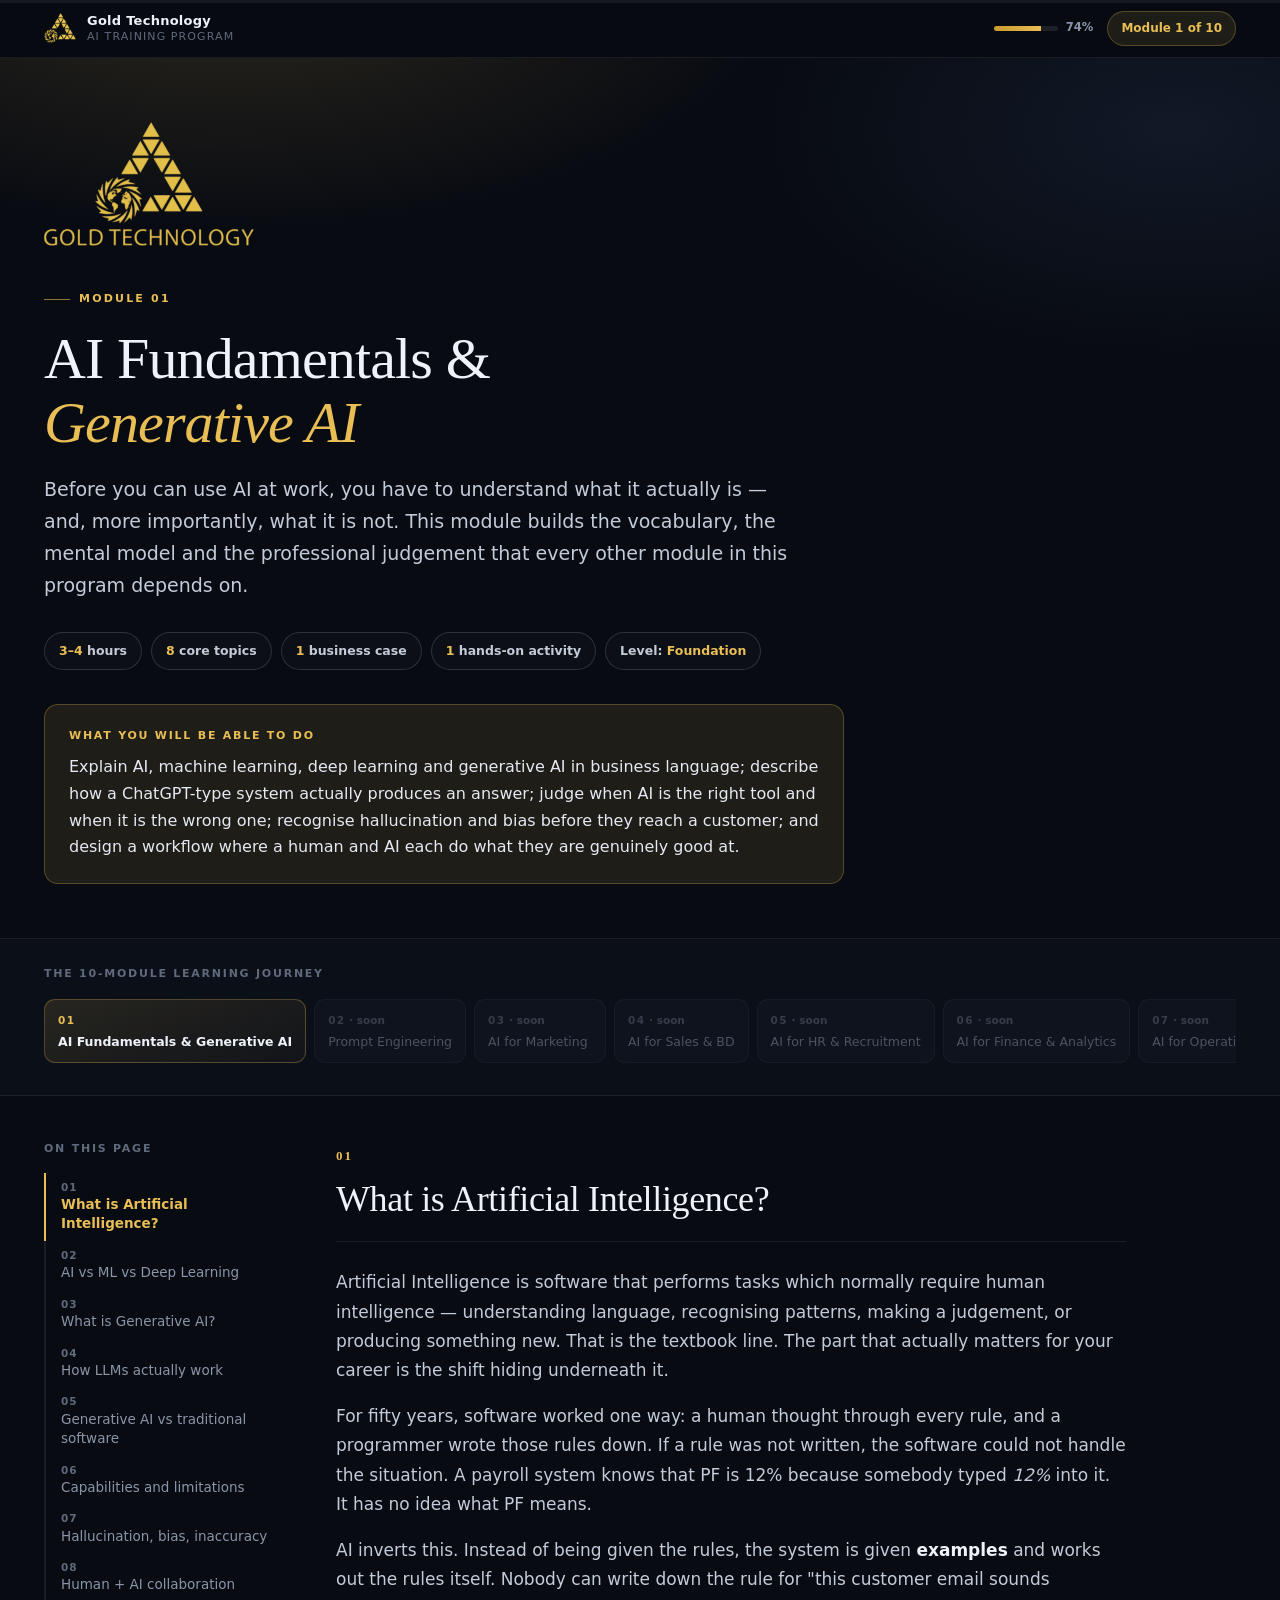
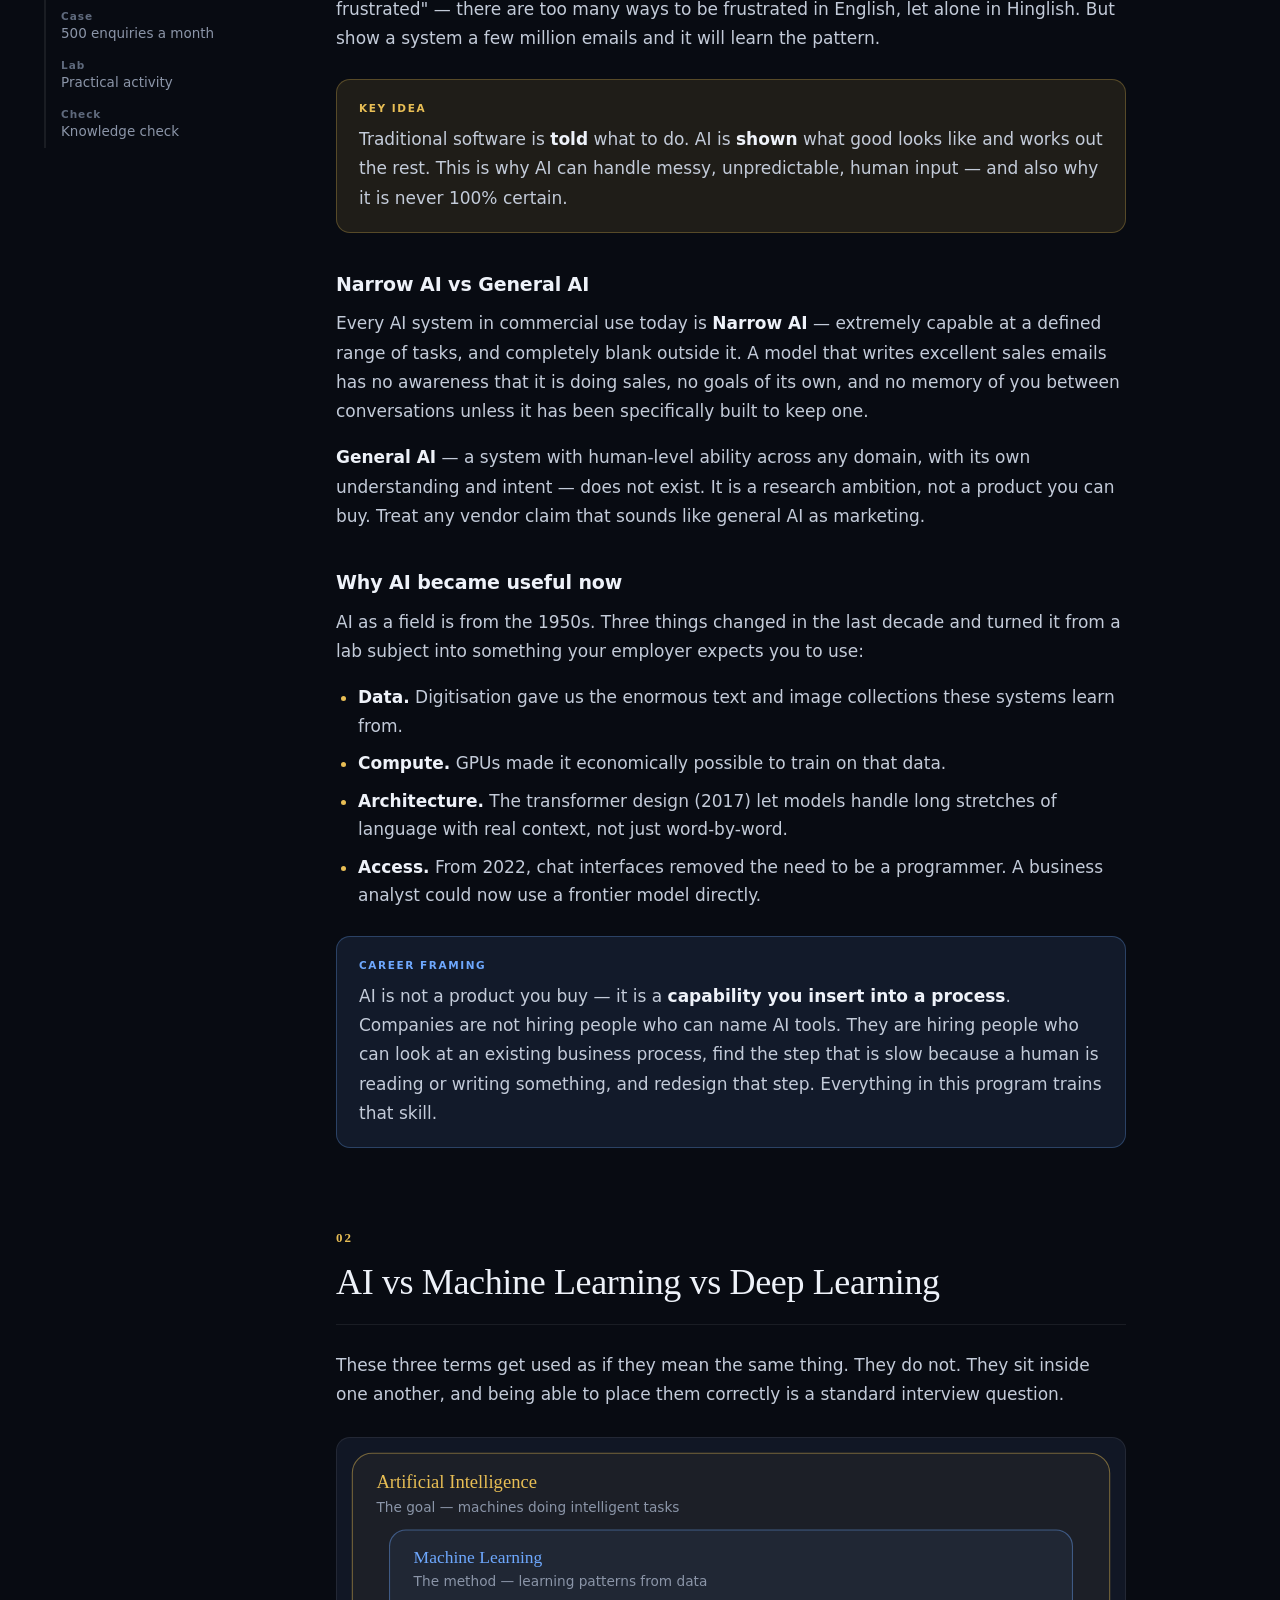
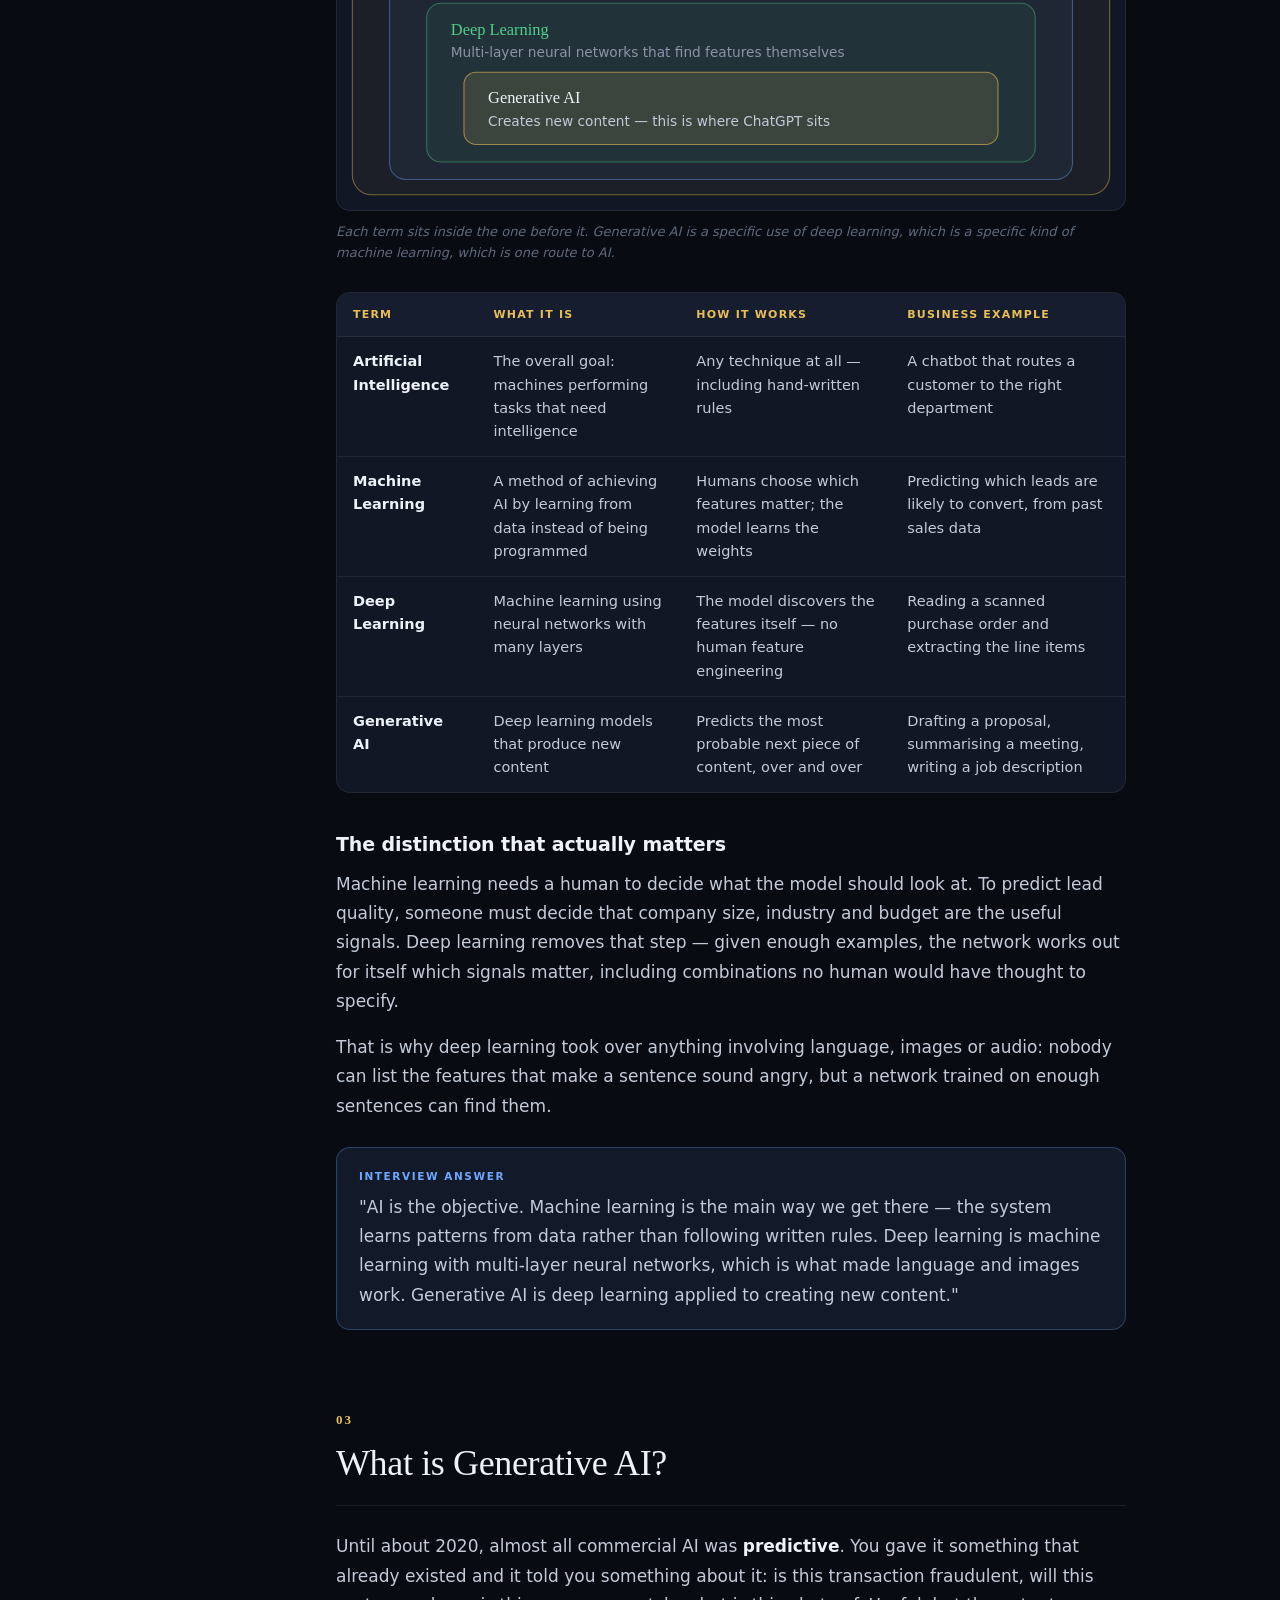
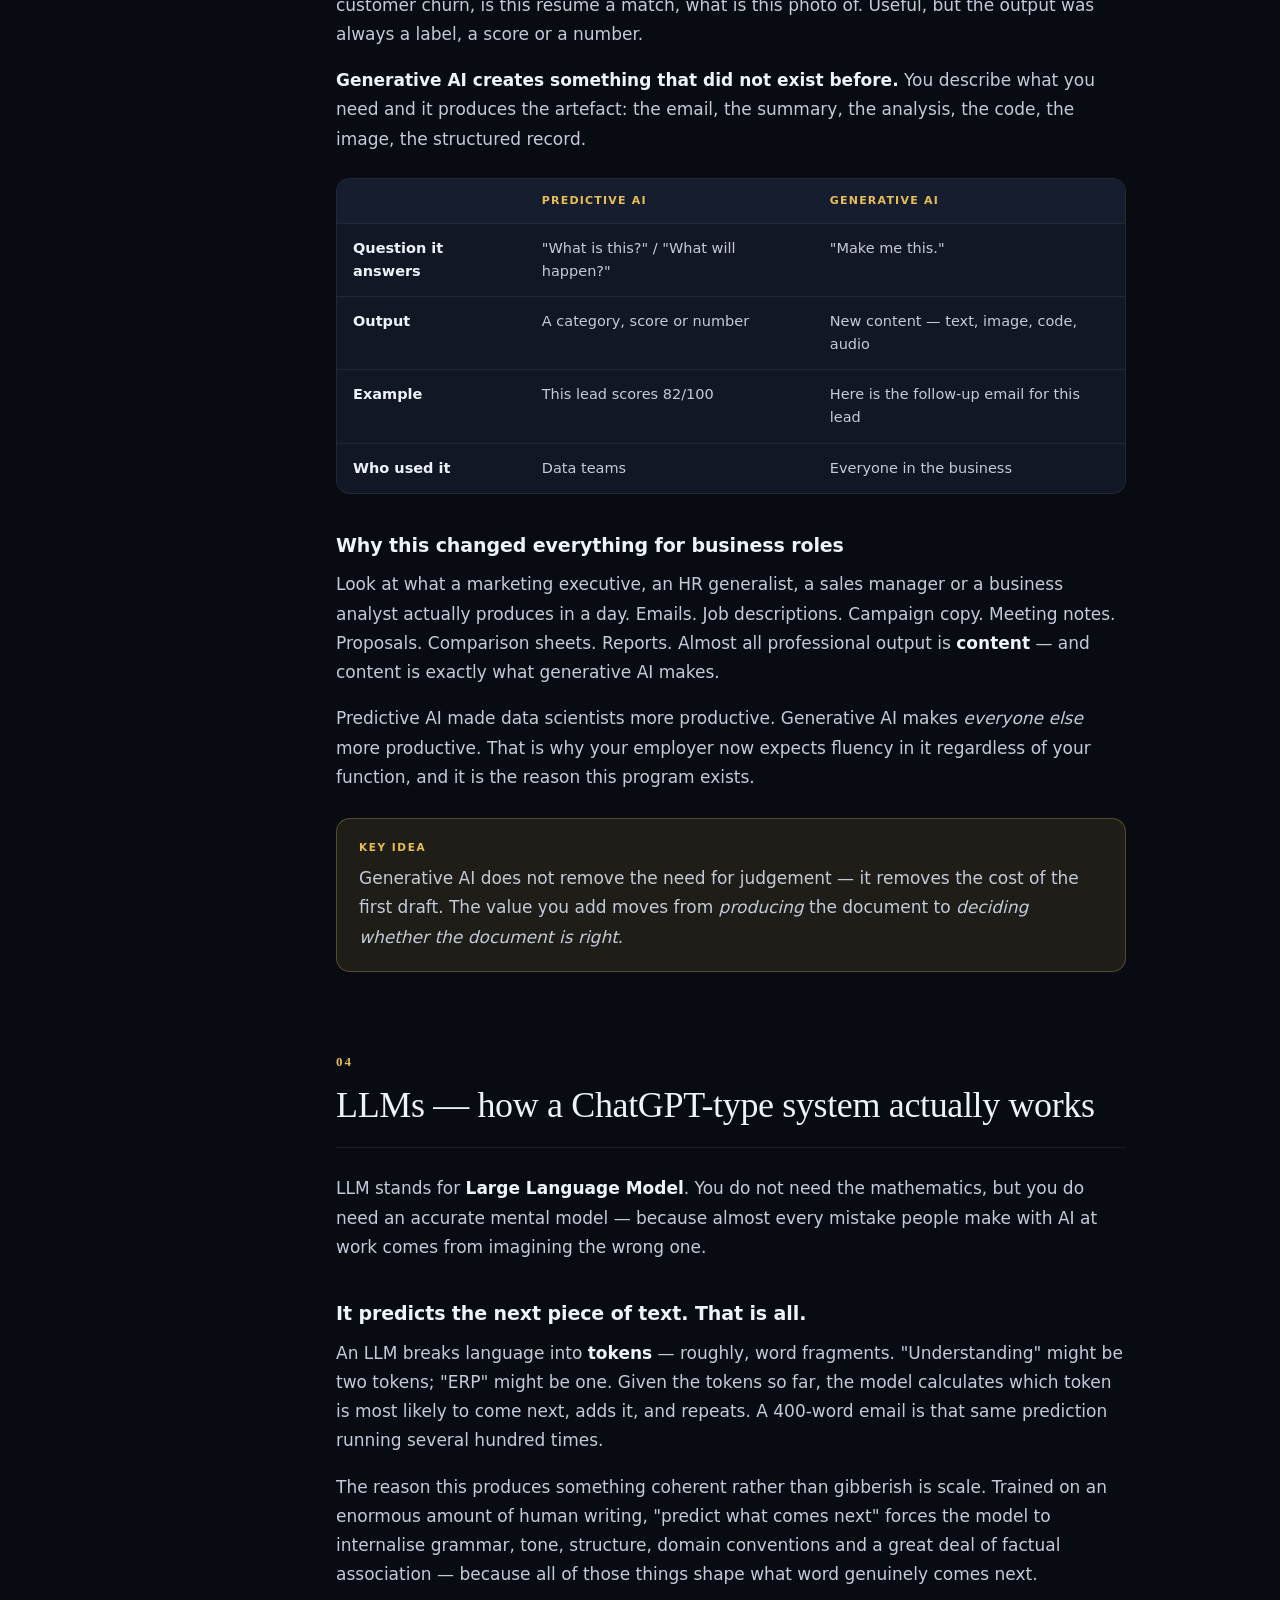
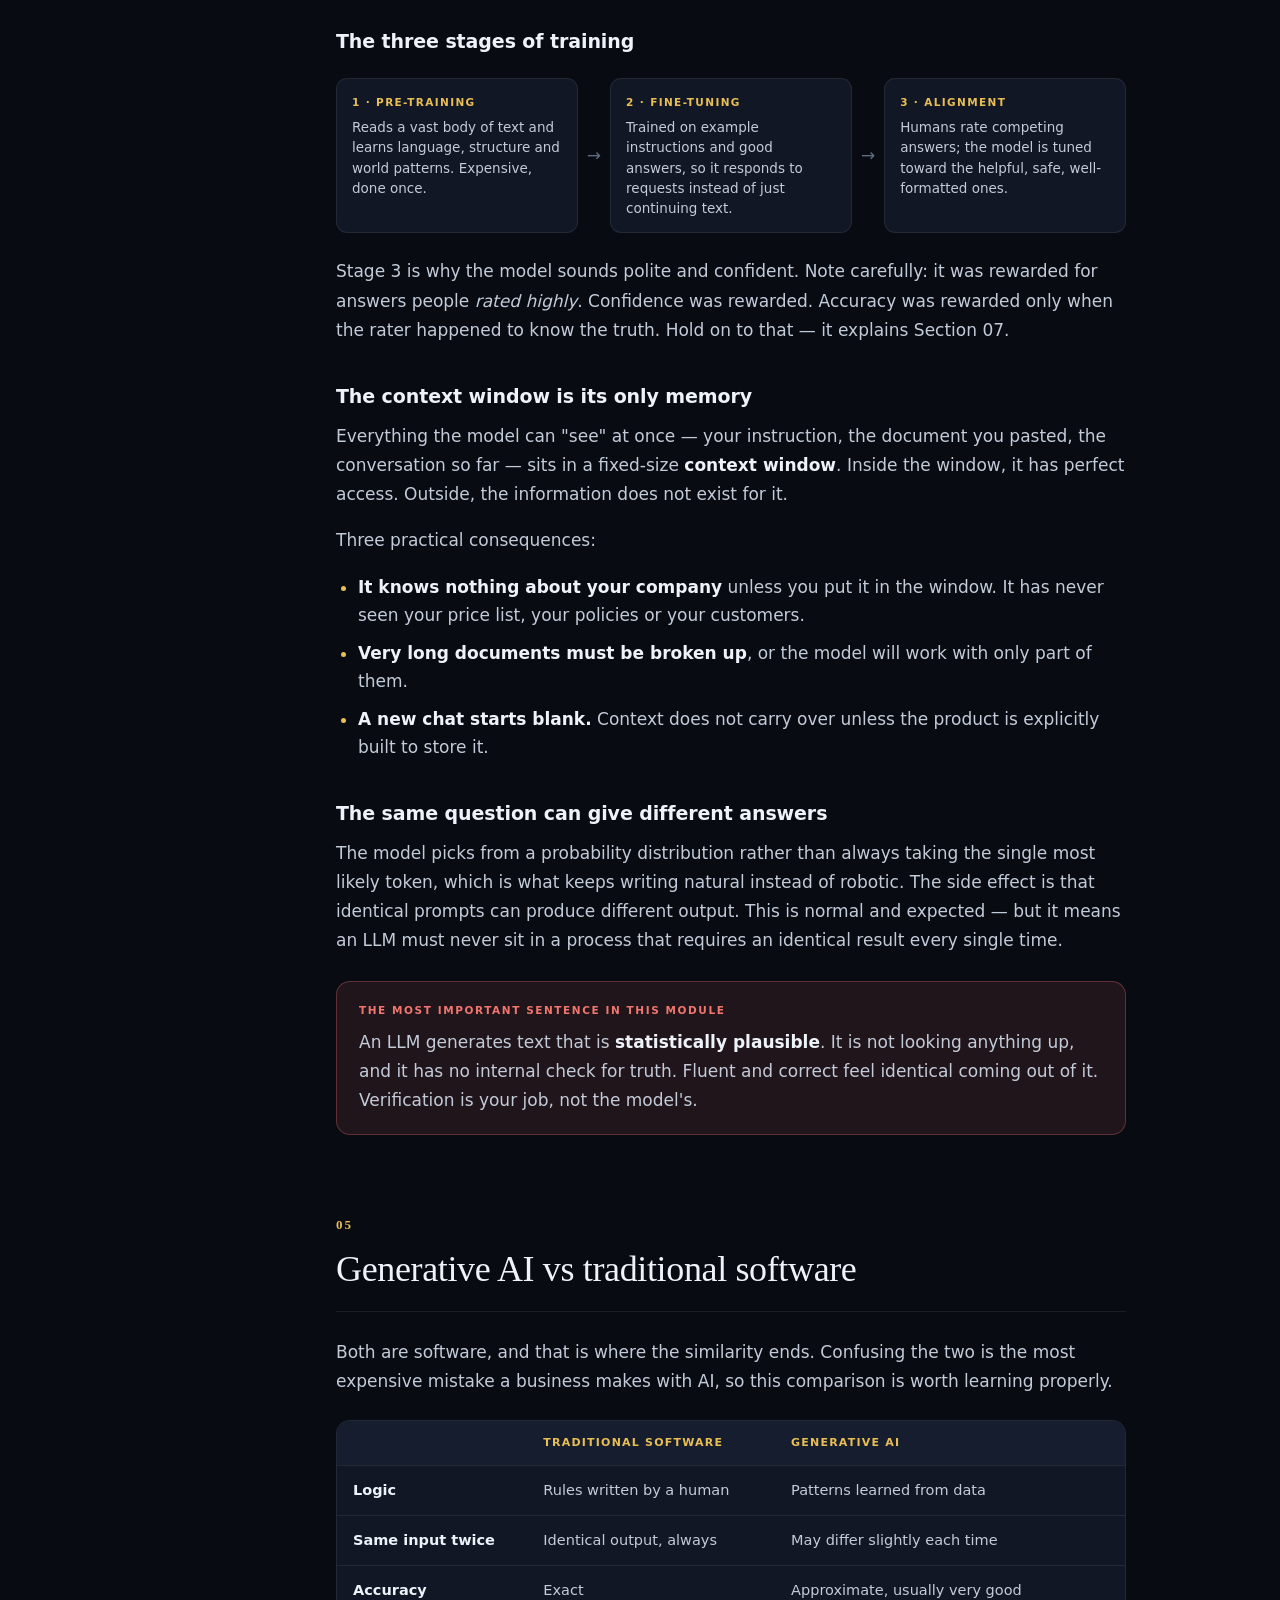
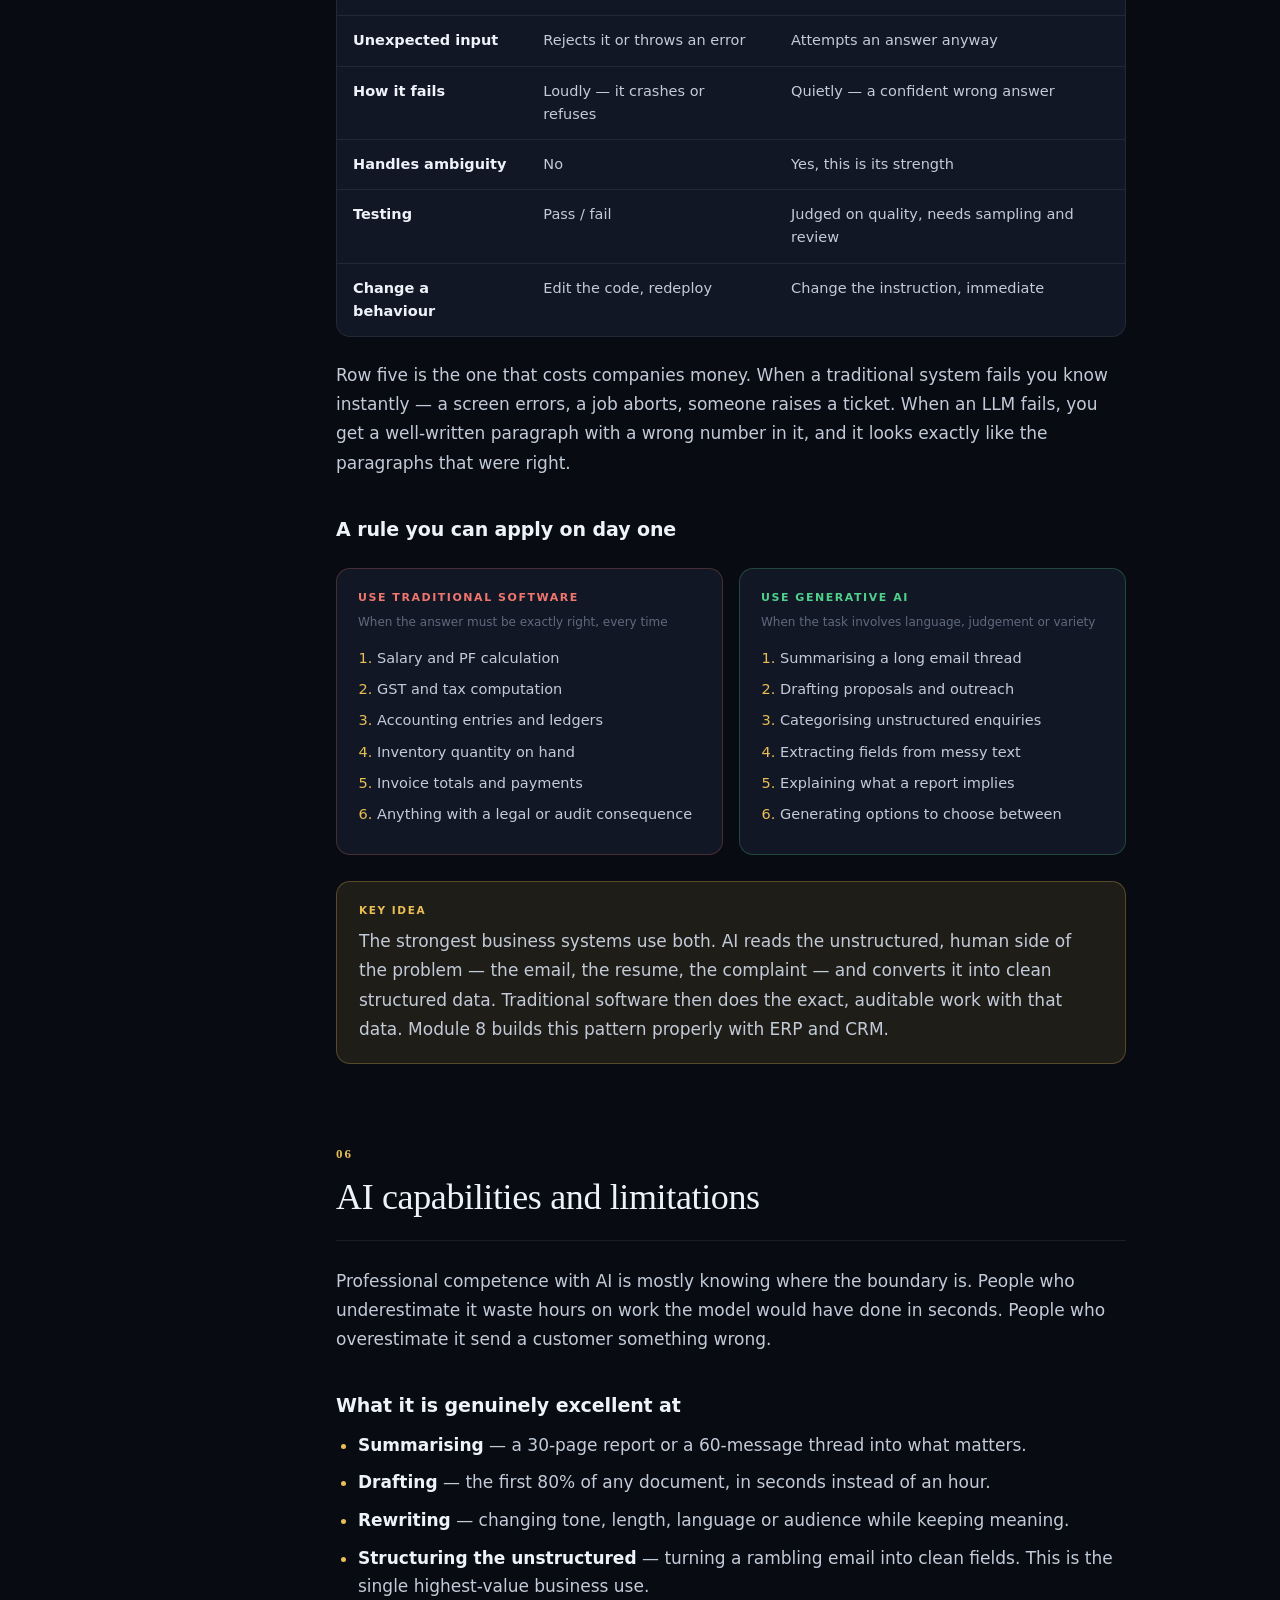
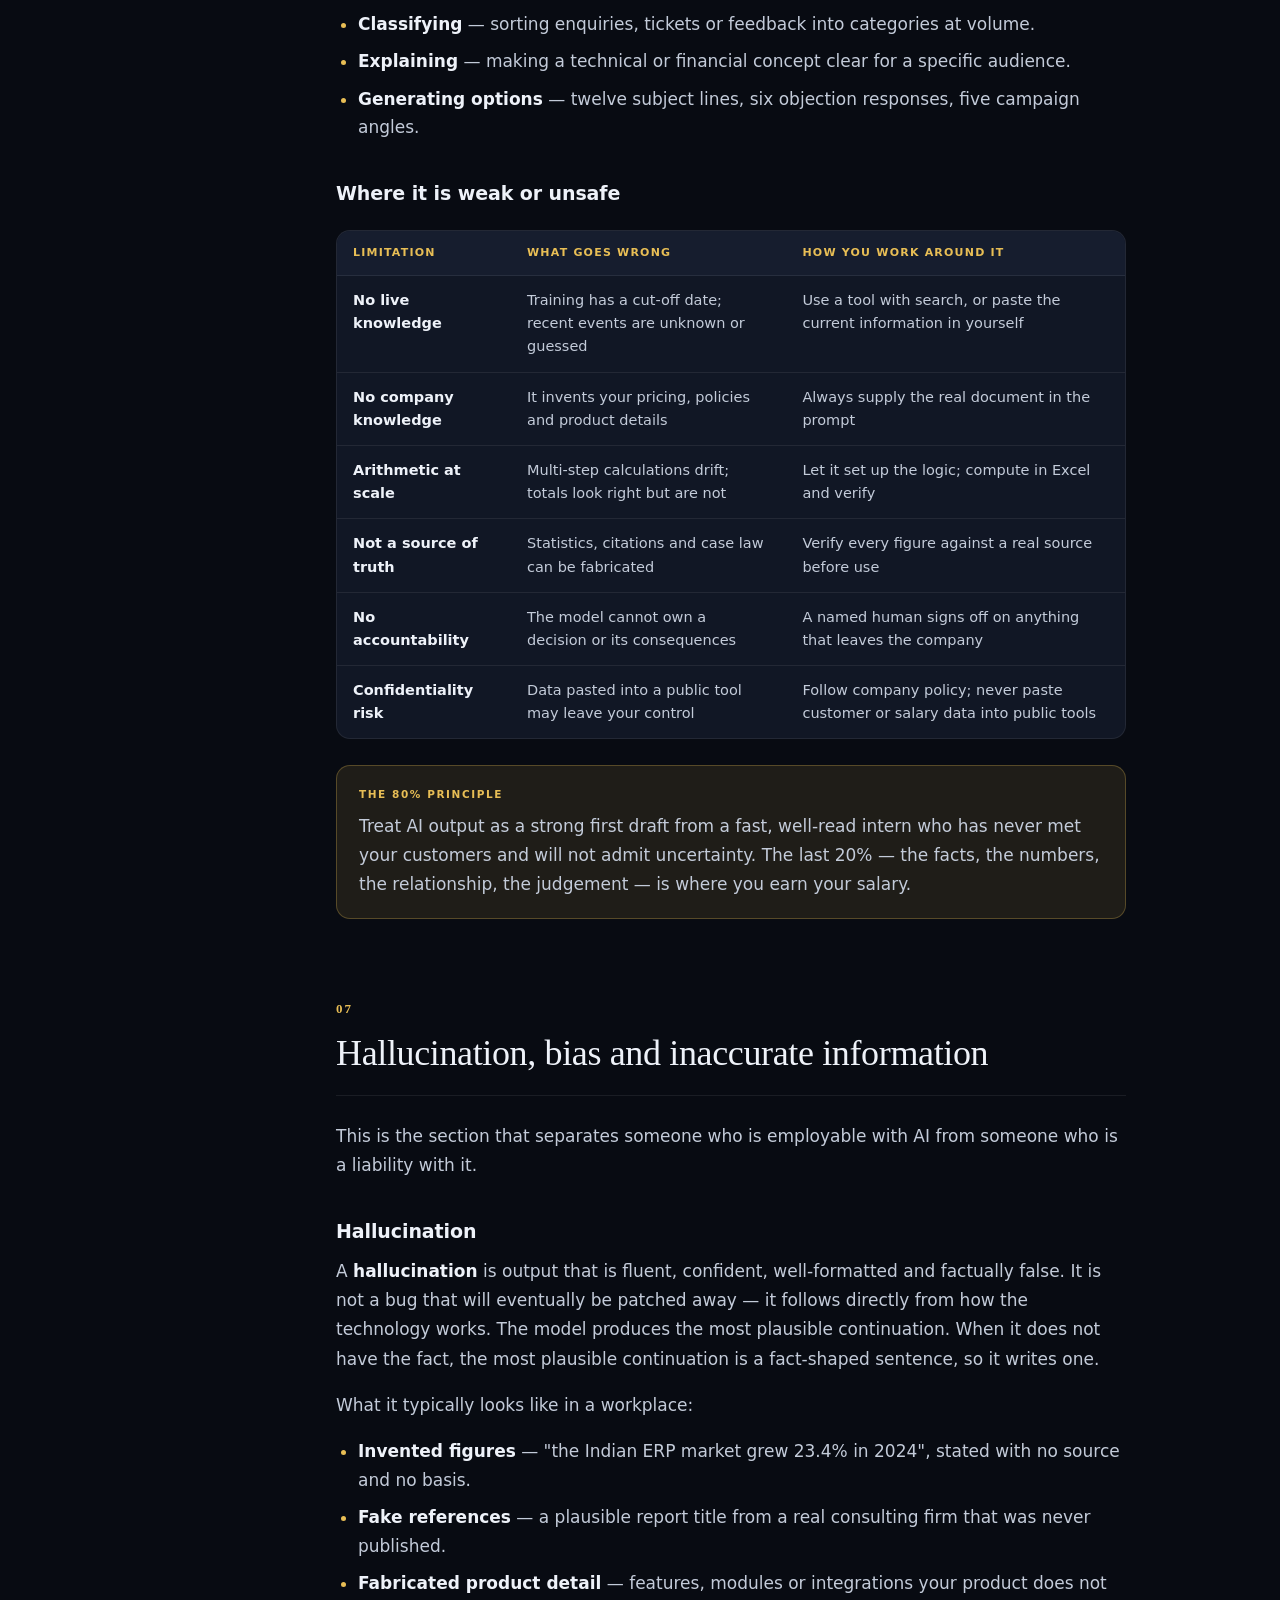
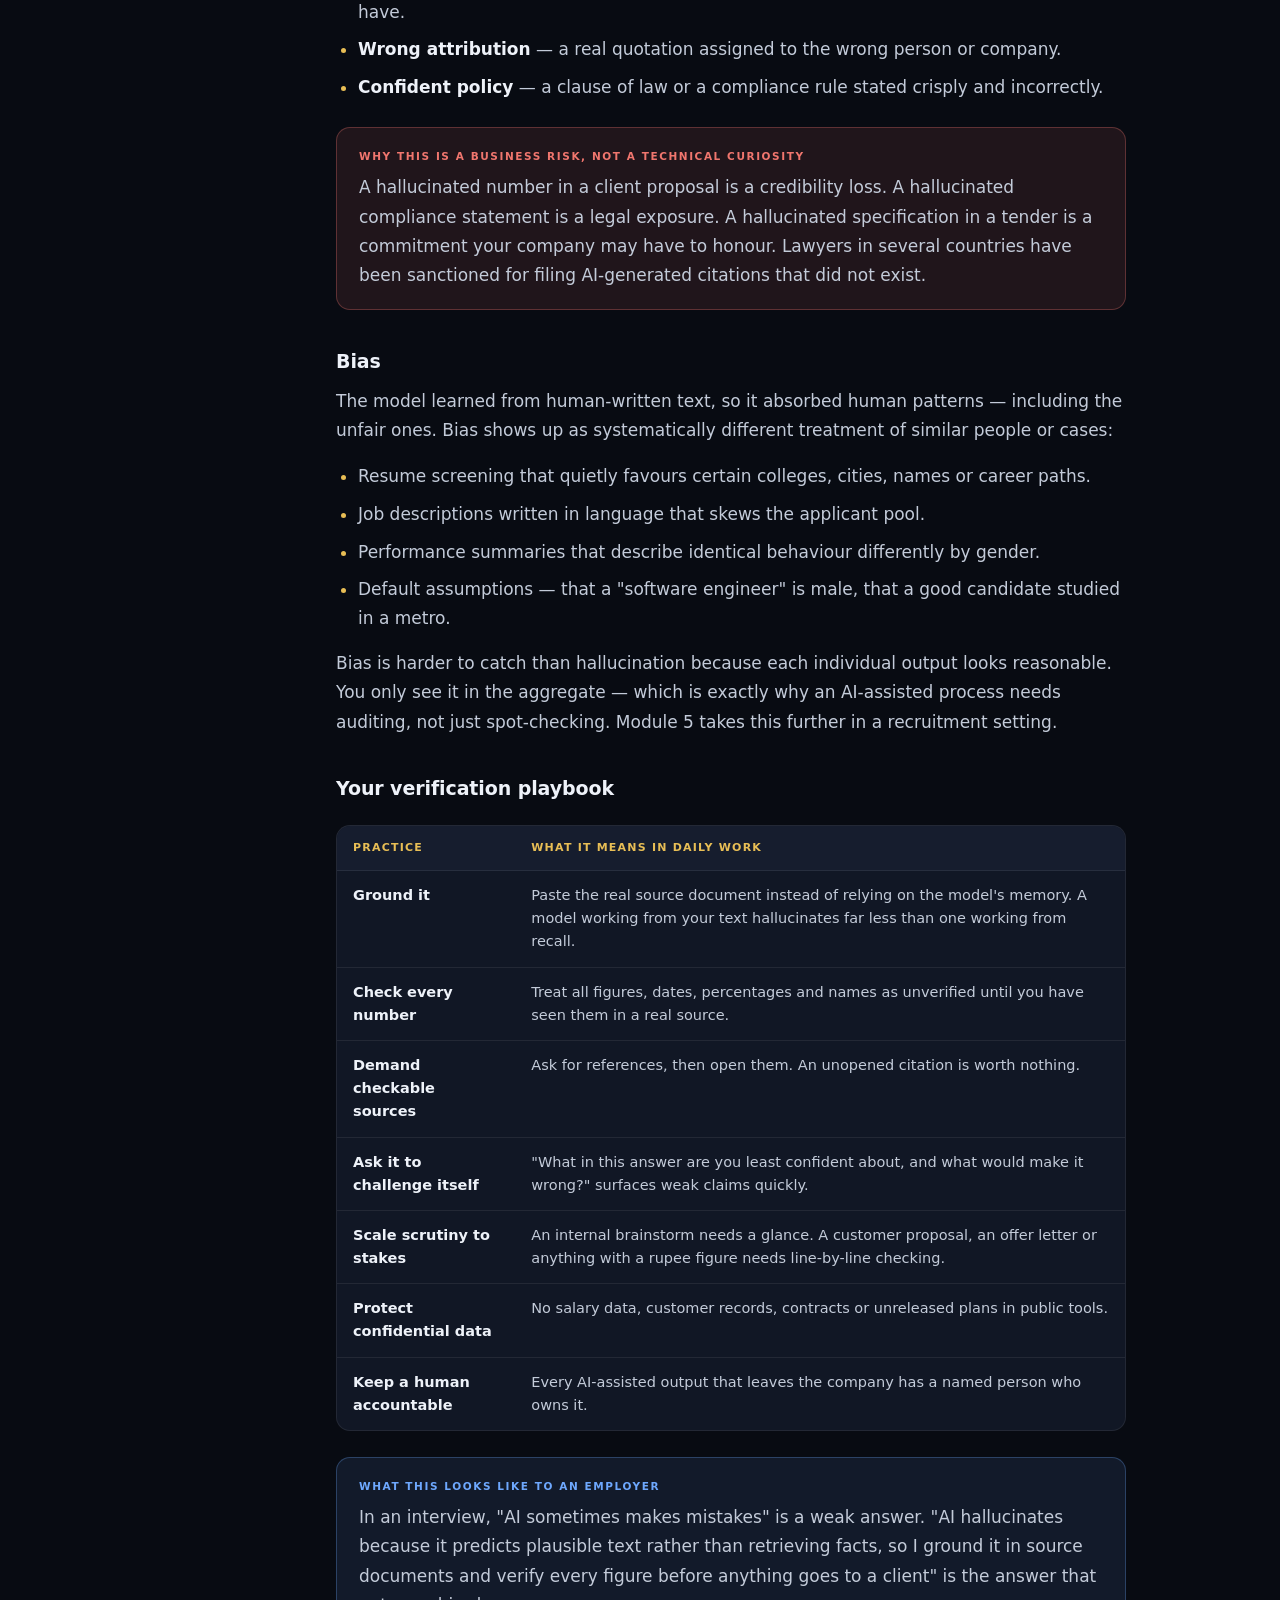
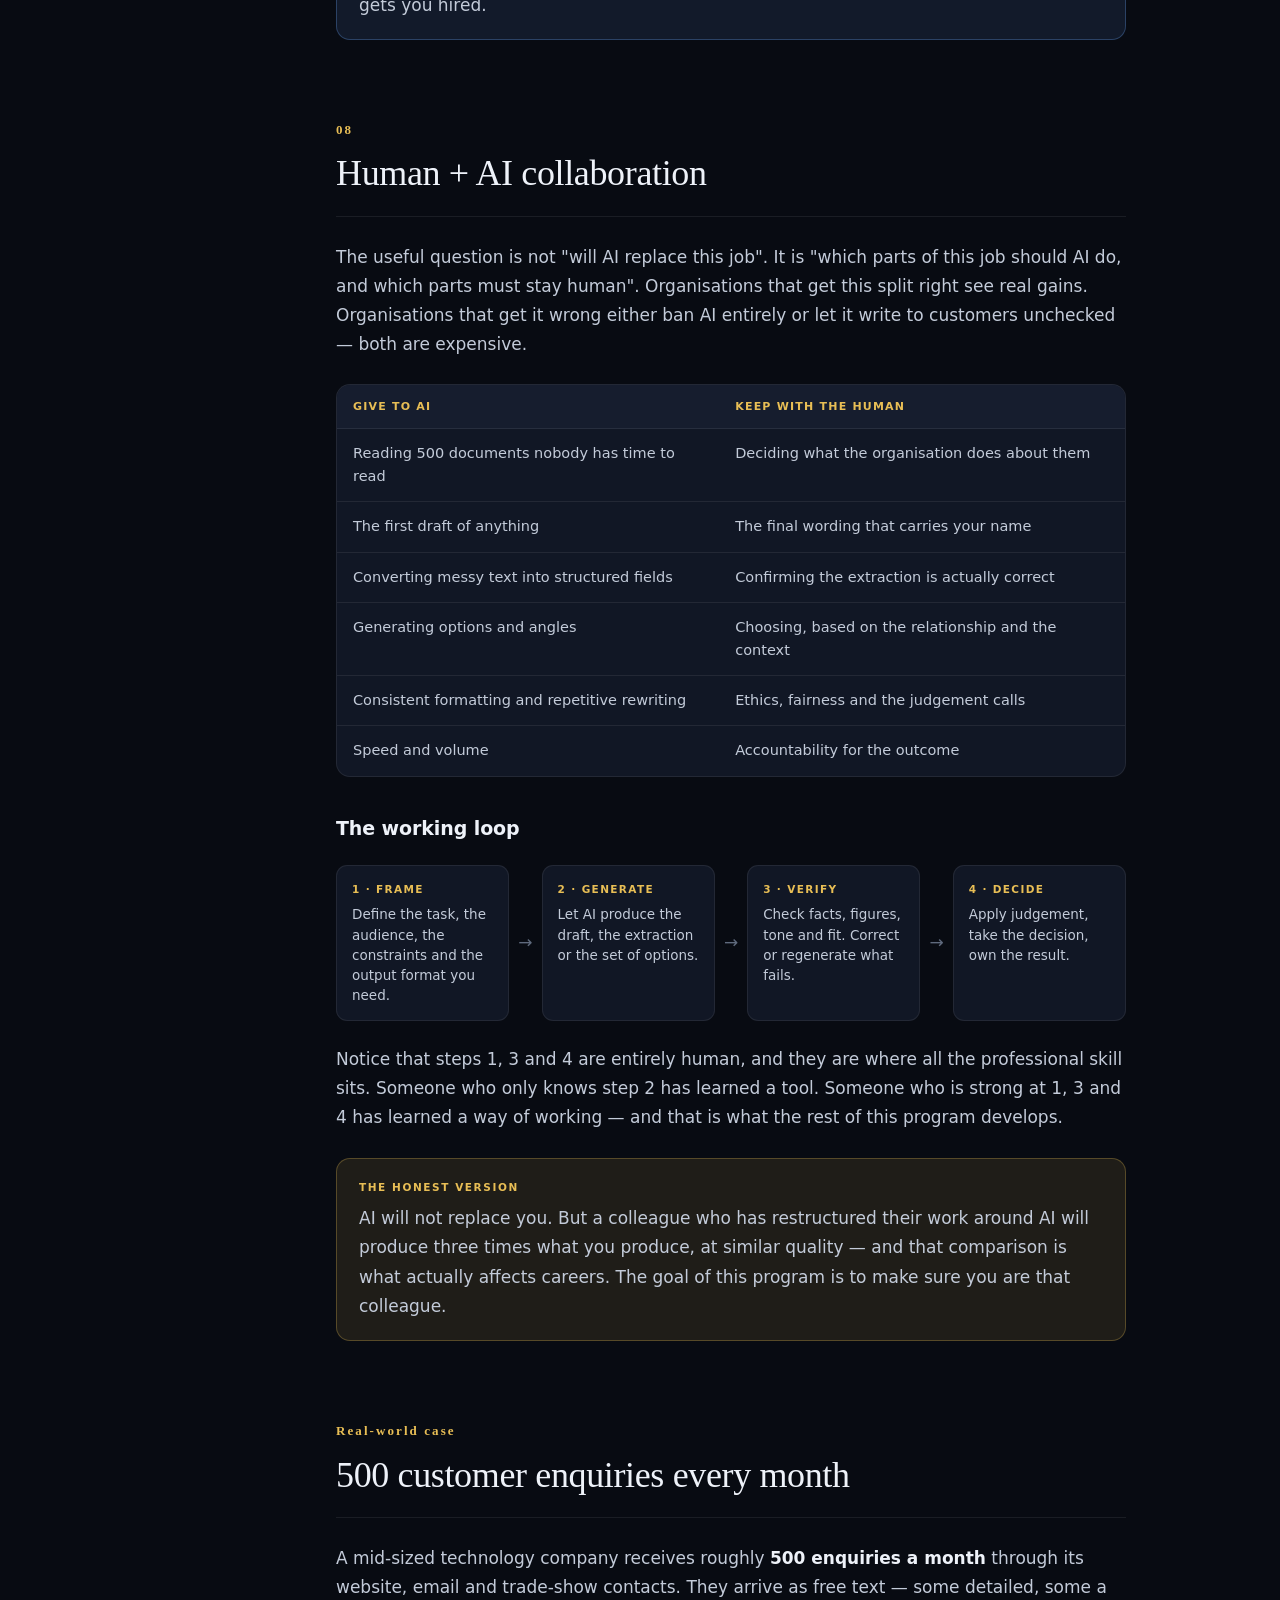
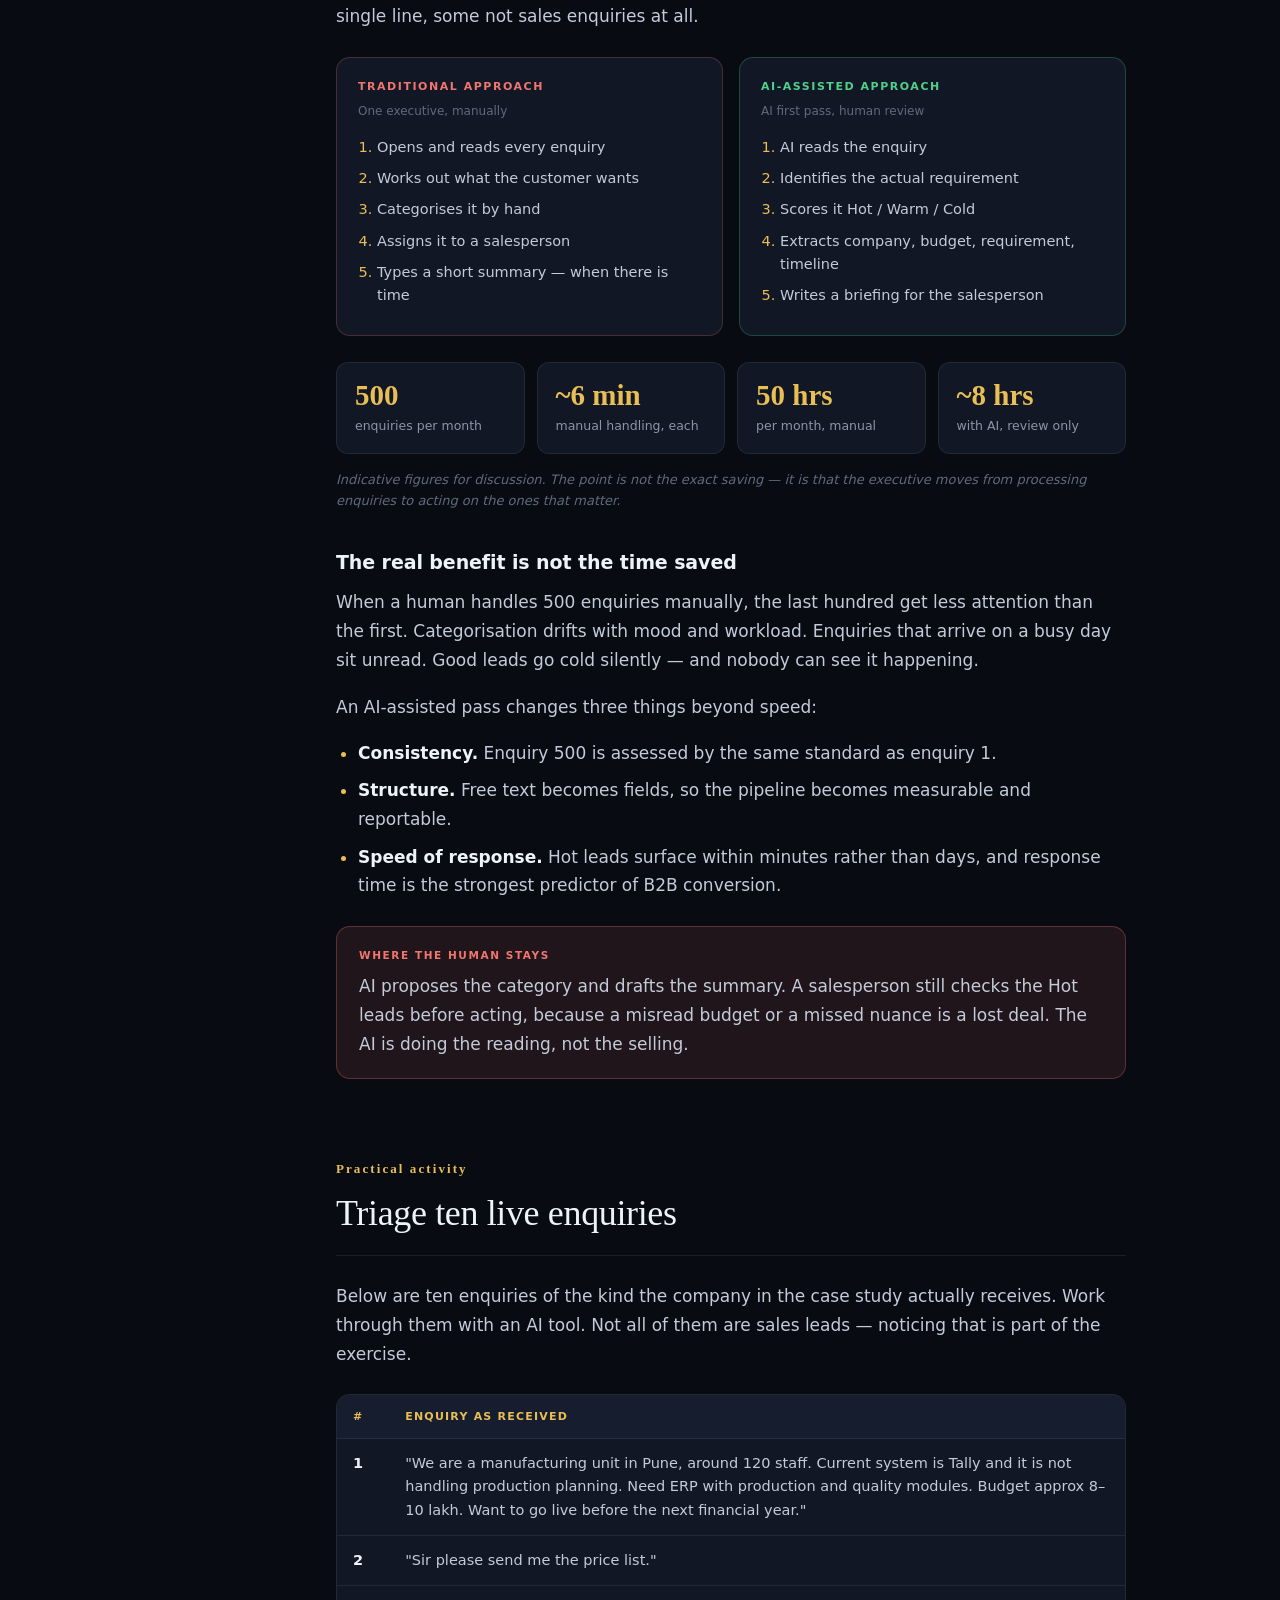
==== commit f67b72f4: "Add progress tracking, module navigation and shared lesson assets Move the page CSS and JS into cour" ====
--- a/index.html
+++ b/index.html
@@ -6,306 +6,7 @@
 <meta name="color-scheme" content="dark">
 <meta name="description" content="Module 1 — AI Fundamentals & Generative AI. Gold Technology AI Training Program for MBA and engineering graduates.">
 <title>Module 1 — AI Fundamentals &amp; Generative AI | Gold Technology</title>
-<style>
-:root{
-  --bg:#080B12;
-  --bg2:#0B0F18;
-  --panel:#111725;
-  --panel2:#161D2E;
-  --raise:#1C2436;
-  --line:rgba(255,255,255,.075);
-  --line2:rgba(255,255,255,.14);
-  --ink:#EEF2F9;
-  --body:#C3CBD9;
-  --muted:#8B95A8;
-  --dim:#5F6A7D;
-  --gold:#E8BE55;
-  --gold2:#C99B2E;
-  --goldsoft:rgba(232,190,85,.10);
-  --goldline:rgba(232,190,85,.28);
-  --ok:#4FD18B;
-  --oksoft:rgba(79,209,139,.10);
-  --no:#F0766E;
-  --nosoft:rgba(240,118,110,.10);
-  --info:#6EA8FE;
-  --infosoft:rgba(110,168,254,.10);
-  --serif:Georgia,"Times New Roman",Times,serif;
-  --sans:"Segoe UI",system-ui,-apple-system,Roboto,Helvetica,Arial,sans-serif;
-  --r:14px;
-  --maxw:1240px;
-}
-
-*{box-sizing:border-box}
-html{scroll-behavior:smooth;scroll-padding-top:96px}
-body{
-  margin:0;background:var(--bg);color:var(--body);
-  font-family:var(--sans);font-size:17px;line-height:1.72;
-  -webkit-font-smoothing:antialiased;text-rendering:optimizeLegibility;
-}
-img{display:block;max-width:100%}
-a{color:var(--gold);text-decoration:none}
-a:hover{text-decoration:underline}
-:focus-visible{outline:2px solid var(--gold);outline-offset:3px;border-radius:6px}
-
-/* ============ reading progress ============ */
-.progress{position:fixed;top:0;left:0;right:0;height:3px;background:rgba(255,255,255,.06);z-index:60}
-.progress i{display:block;height:100%;width:0;background:linear-gradient(90deg,var(--gold2),var(--gold));transition:width .12s linear}
-
-/* ============ top bar ============ */
-.topbar{
-  position:sticky;top:0;z-index:50;
-  background:rgba(8,11,18,.86);backdrop-filter:blur(14px);
-  border-bottom:1px solid var(--line);
-}
-.topbar-in{
-  max-width:var(--maxw);margin:0 auto;padding:11px 24px;
-  display:flex;align-items:center;gap:14px;
-}
-.brand{display:flex;align-items:center;gap:11px;min-width:0}
-.brand img{width:32px;height:32px;object-fit:contain;flex:none}
-.brand-txt{min-width:0}
-.brand-name{
-  font-size:13px;font-weight:700;color:var(--ink);letter-spacing:.02em;
-  white-space:nowrap;overflow:hidden;text-overflow:ellipsis;line-height:1.3
-}
-.brand-sub{font-size:11px;color:var(--dim);letter-spacing:.10em;text-transform:uppercase;line-height:1.3}
-.topbar-spacer{flex:1}
-.topbar-chip{
-  flex:none;font-size:12px;font-weight:700;color:var(--gold);
-  border:1px solid var(--goldline);background:var(--goldsoft);
-  padding:6px 13px;border-radius:999px;white-space:nowrap
-}
-
-/* ============ hero ============ */
-.hero{position:relative;overflow:hidden;border-bottom:1px solid var(--line)}
-.hero::before{
-  content:"";position:absolute;inset:0;
-  background:
-    radial-gradient(900px 420px at 18% -10%,rgba(232,190,85,.16),transparent 62%),
-    radial-gradient(700px 380px at 92% 8%,rgba(110,168,254,.09),transparent 60%);
-  pointer-events:none
-}
-.hero-in{position:relative;max-width:var(--maxw);margin:0 auto;padding:64px 24px 54px}
-.hero-logo{width:210px;margin-bottom:34px;opacity:.97}
-.eyebrow{
-  display:inline-flex;align-items:center;gap:9px;
-  font-size:11px;font-weight:800;letter-spacing:.20em;text-transform:uppercase;
-  color:var(--gold);margin:0 0 18px
-}
-.eyebrow::before{content:"";width:26px;height:1px;background:var(--gold);opacity:.6}
-h1{
-  font-family:var(--serif);font-weight:400;color:var(--ink);
-  font-size:clamp(34px,5.4vw,58px);line-height:1.1;letter-spacing:-.015em;
-  margin:0 0 20px;max-width:17ch
-}
-h1 em{font-style:italic;color:var(--gold)}
-.lede{font-size:clamp(16px,1.9vw,19px);line-height:1.68;color:var(--body);max-width:62ch;margin:0 0 30px}
-.meta{display:flex;flex-wrap:wrap;gap:9px;margin-bottom:34px}
-.meta span{
-  font-size:12.5px;font-weight:600;color:var(--body);
-  border:1px solid var(--line2);border-radius:999px;padding:7px 14px;background:rgba(255,255,255,.02)
-}
-.meta span b{color:var(--gold);font-weight:700}
-
-.outcome{
-  border:1px solid var(--goldline);background:var(--goldsoft);
-  border-radius:var(--r);padding:22px 24px;max-width:74ch
-}
-.outcome h4{
-  margin:0 0 9px;font-size:11px;font-weight:800;letter-spacing:.16em;
-  text-transform:uppercase;color:var(--gold);font-family:var(--sans)
-}
-.outcome p{margin:0;color:#E4E9F2;font-size:16px;line-height:1.66}
-
-/* ============ journey strip ============ */
-.journey{border-bottom:1px solid var(--line);background:var(--bg2)}
-.journey-in{max-width:var(--maxw);margin:0 auto;padding:26px 24px}
-.journey h5{
-  margin:0 0 15px;font-size:11px;font-weight:800;letter-spacing:.16em;
-  text-transform:uppercase;color:var(--dim)
-}
-.mods{display:flex;gap:8px;overflow-x:auto;padding-bottom:6px;scrollbar-width:thin}
-.mod{
-  flex:none;min-width:132px;border:1px solid var(--line);border-radius:11px;
-  padding:11px 13px;background:var(--panel);
-}
-.mod b{display:block;font-size:10.5px;letter-spacing:.13em;color:var(--dim);font-weight:800;margin-bottom:4px}
-.mod span{display:block;font-size:12.5px;color:var(--muted);line-height:1.45}
-.mod.on{border-color:var(--goldline);background:linear-gradient(160deg,rgba(232,190,85,.13),rgba(232,190,85,.03))}
-.mod.on b{color:var(--gold)}
-.mod.on span{color:var(--ink);font-weight:600}
-
-/* ============ layout ============ */
-.layout{max-width:var(--maxw);margin:0 auto;padding:0 24px;display:grid;grid-template-columns:236px 1fr;gap:56px;align-items:start}
-
-.toc{position:sticky;top:86px;padding:44px 0 40px;max-height:calc(100vh - 100px);overflow-y:auto}
-.toc h5{margin:0 0 14px;font-size:11px;font-weight:800;letter-spacing:.16em;text-transform:uppercase;color:var(--dim)}
-.toc a{
-  display:block;padding:7px 0 7px 15px;font-size:13.5px;line-height:1.45;
-  color:var(--muted);border-left:2px solid var(--line);text-decoration:none;transition:.16s
-}
-.toc a:hover{color:var(--ink);border-left-color:var(--line2);text-decoration:none}
-.toc a.active{color:var(--gold);border-left-color:var(--gold);font-weight:650}
-.toc a small{display:block;font-size:10.5px;color:var(--dim);letter-spacing:.09em;font-weight:700}
-
-.content{padding:44px 0 80px;max-width:790px;min-width:0}
-
-/* ============ sections ============ */
-.sec{margin-bottom:74px}
-.sec-head{margin-bottom:26px;padding-bottom:20px;border-bottom:1px solid var(--line)}
-.sec-num{
-  display:inline-block;font-family:var(--serif);font-size:13px;font-weight:700;
-  color:var(--gold);letter-spacing:.16em;margin-bottom:11px
-}
-h2{
-  font-family:var(--serif);font-weight:400;color:var(--ink);
-  font-size:clamp(26px,3.5vw,36px);line-height:1.2;letter-spacing:-.01em;margin:0
-}
-h3{
-  font-family:var(--sans);font-size:19px;font-weight:700;color:var(--ink);
-  line-height:1.4;margin:38px 0 12px;letter-spacing:-.005em
-}
-h4{font-family:var(--sans);font-size:15.5px;font-weight:700;color:var(--ink);margin:26px 0 9px}
-p{margin:0 0 17px}
-.sec ul,.sec ol{margin:0 0 17px;padding-left:22px}
-.sec li{margin-bottom:9px;line-height:1.68}
-.sec li::marker{color:var(--gold)}
-strong{color:var(--ink);font-weight:650}
-
-/* ============ callouts ============ */
-.call{border-radius:var(--r);padding:19px 22px;margin:26px 0;border:1px solid var(--line);background:var(--panel)}
-.call-t{
-  display:flex;align-items:center;gap:8px;margin:0 0 8px;
-  font-size:10.5px;font-weight:800;letter-spacing:.15em;text-transform:uppercase
-}
-.call p:last-child{margin-bottom:0}
-.call.key{border-color:var(--goldline);background:var(--goldsoft)}
-.call.key .call-t{color:var(--gold)}
-.call.job{border-color:rgba(110,168,254,.28);background:var(--infosoft)}
-.call.job .call-t{color:var(--info)}
-.call.warn{border-color:rgba(240,118,110,.3);background:var(--nosoft)}
-.call.warn .call-t{color:var(--no)}
-
-/* ============ tables ============ */
-.tw{overflow-x:auto;margin:24px 0;border:1px solid var(--line);border-radius:var(--r);background:var(--panel)}
-table{border-collapse:collapse;width:100%;min-width:540px;font-size:14.5px}
-th,td{padding:13px 16px;text-align:left;border-bottom:1px solid var(--line);vertical-align:top;line-height:1.6}
-th{
-  background:var(--panel2);color:var(--gold);font-weight:700;
-  font-size:11px;letter-spacing:.11em;text-transform:uppercase;white-space:nowrap
-}
-tbody tr:last-child td{border-bottom:none}
-td b{color:var(--ink);font-weight:650}
-
-/* ============ nesting diagram ============ */
-.figure{margin:28px 0}
-.figure svg{width:100%;height:auto;display:block;border:1px solid var(--line);border-radius:var(--r);background:var(--panel)}
-.cap{margin:11px 0 0;font-size:13px;color:var(--dim);line-height:1.6;font-style:italic}
-
-/* ============ flow chips ============ */
-.flow{display:flex;flex-wrap:wrap;align-items:stretch;gap:9px;margin:24px 0}
-.flow .step{
-  flex:1 1 150px;border:1px solid var(--line);border-radius:11px;
-  padding:14px 15px;background:var(--panel);min-width:0
-}
-.flow .step b{display:block;font-size:10.5px;letter-spacing:.13em;color:var(--gold);font-weight:800;margin-bottom:6px;text-transform:uppercase}
-.flow .step span{display:block;font-size:13.5px;color:var(--body);line-height:1.5}
-.flow .arw{display:flex;align-items:center;color:var(--dim);font-size:17px;flex:none}
-
-/* ============ compare (before / after) ============ */
-.vs{display:grid;grid-template-columns:1fr 1fr;gap:16px;margin:26px 0}
-.vs .col{border:1px solid var(--line);border-radius:var(--r);background:var(--panel);padding:20px 21px}
-.vs .col.bad{border-color:rgba(240,118,110,.24)}
-.vs .col.good{border-color:rgba(79,209,139,.26)}
-.vs h5{margin:0 0 4px;font-size:11px;font-weight:800;letter-spacing:.14em;text-transform:uppercase}
-.vs .col.bad h5{color:var(--no)}
-.vs .col.good h5{color:var(--ok)}
-.vs .tag{font-size:12px;color:var(--dim);margin:0 0 14px}
-.vs ol{margin:0;padding-left:19px;font-size:14.5px}
-.vs li{margin-bottom:8px;line-height:1.6}
-
-/* ============ stat tiles ============ */
-.stats{display:grid;grid-template-columns:repeat(auto-fit,minmax(158px,1fr));gap:12px;margin:26px 0}
-.stat{border:1px solid var(--line);border-radius:12px;background:var(--panel);padding:17px 18px}
-.stat b{display:block;font-family:var(--serif);font-size:29px;color:var(--gold);line-height:1.1;margin-bottom:5px}
-.stat span{display:block;font-size:12.5px;color:var(--muted);line-height:1.5}
-
-/* ============ activity ============ */
-.task{border:1px solid var(--goldline);border-radius:var(--r);background:linear-gradient(165deg,rgba(232,190,85,.07),rgba(232,190,85,.015));padding:24px 26px;margin:26px 0}
-.task h4{margin:0 0 12px;color:var(--gold);font-size:12px;letter-spacing:.14em;text-transform:uppercase;font-weight:800}
-.task ol{margin:0;padding-left:20px}
-.task li{margin-bottom:9px}
-
-/* ============ knowledge check ============ */
-.check{border-top:1px solid var(--line);padding-top:52px;margin-top:8px}
-.q{border:1px solid var(--line);border-radius:var(--r);background:var(--panel);padding:22px 24px;margin-bottom:14px}
-.q-n{font-size:10.5px;font-weight:800;letter-spacing:.14em;color:var(--dim);text-transform:uppercase;margin-bottom:8px}
-.q-t{font-size:16.5px;font-weight:650;color:var(--ink);line-height:1.55;margin:0 0 16px}
-.opts{display:flex;flex-direction:column;gap:8px}
-.opt{
-  display:flex;gap:12px;align-items:flex-start;width:100%;text-align:left;
-  border:1px solid var(--line2);border-radius:10px;background:var(--panel2);
-  color:var(--body);padding:12px 15px;font:inherit;font-size:14.5px;line-height:1.55;
-  cursor:pointer;transition:.15s
-}
-.opt:hover:not(:disabled){border-color:var(--gold);background:var(--raise)}
-.opt:disabled{cursor:default}
-.opt .k{
-  flex:none;width:23px;height:23px;border-radius:6px;border:1px solid var(--line2);
-  display:grid;place-items:center;font-size:11.5px;font-weight:800;color:var(--muted)
-}
-.opt.right{border-color:var(--ok);background:var(--oksoft);color:#E4F6EC}
-.opt.right .k{border-color:var(--ok);background:var(--ok);color:#08210F}
-.opt.wrong{border-color:var(--no);background:var(--nosoft);color:#F8E3E1}
-.opt.wrong .k{border-color:var(--no);background:var(--no);color:#2A0A08}
-.exp{margin-top:14px;padding:13px 16px;border-left:2px solid var(--gold);background:var(--goldsoft);border-radius:0 9px 9px 0;font-size:14px;line-height:1.62;color:#DFE5F0}
-.exp b{color:var(--gold)}
-.score{
-  border:1px solid var(--goldline);background:var(--goldsoft);border-radius:var(--r);
-  padding:20px 24px;margin-top:20px;display:flex;align-items:center;gap:16px;flex-wrap:wrap
-}
-.score[hidden]{display:none}
-.score b{font-family:var(--serif);font-size:27px;color:var(--gold);line-height:1}
-.score span{font-size:14.5px;color:var(--body);flex:1;min-width:190px}
-.btn{
-  border:1px solid var(--line2);background:var(--panel2);color:var(--ink);
-  border-radius:10px;padding:10px 18px;font:inherit;font-size:14px;font-weight:650;cursor:pointer
-}
-.btn:hover{border-color:var(--gold);color:var(--gold)}
-
-/* ============ footer ============ */
-footer{border-top:1px solid var(--line);background:var(--bg2);margin-top:20px}
-.foot-in{
-  max-width:var(--maxw);margin:0 auto;padding:36px 24px;
-  display:flex;align-items:center;gap:16px;flex-wrap:wrap
-}
-.foot-in img{width:38px;height:38px;object-fit:contain;opacity:.85}
-.foot-in p{margin:0;font-size:13px;color:var(--dim);line-height:1.6}
-.foot-in p b{display:block;color:var(--muted);font-size:13.5px;font-weight:650}
-
-/* ============ responsive ============ */
-@media (max-width:980px){
-  .layout{grid-template-columns:1fr;gap:0}
-  .toc{display:none}
-  .content{padding:34px 0 64px;max-width:none}
-}
-@media (max-width:680px){
-  body{font-size:16px}
-  .hero-in{padding:44px 20px 40px}
-  .hero-logo{width:168px;margin-bottom:26px}
-  .topbar-in,.journey-in,.layout,.foot-in{padding-left:20px;padding-right:20px}
-  .brand-sub{display:none}
-  .vs{grid-template-columns:1fr}
-  .sec{margin-bottom:56px}
-  .outcome,.task,.q{padding-left:18px;padding-right:18px}
-  .flow .arw{display:none}
-  .flow .step{flex:1 1 100%}
-}
-@media print{
-  .topbar,.progress,.toc,.journey{display:none}
-  body{background:#fff;color:#111}
-}
-</style>
+<link rel="stylesheet" href="course/assets/lesson.css">
 </head>
 <body>
 
@@ -321,6 +22,7 @@
       </div>
     </div>
     <div class="topbar-spacer"></div>
+    <div class="topbar-pct"><span class="track"><span class="fill"></span></span><span class="val">0%</span></div>
     <div class="topbar-chip">Module 1 of 10</div>
   </div>
 </header>
@@ -360,16 +62,16 @@
   <div class="journey-in">
     <h5>The 10-module learning journey</h5>
     <div class="mods">
-      <div class="mod on"><b>01</b><span>AI Fundamentals &amp; Generative AI</span></div>
-      <div class="mod"><b>02</b><span>Prompt Engineering</span></div>
-      <div class="mod"><b>03</b><span>AI for Marketing</span></div>
-      <div class="mod"><b>04</b><span>AI for Sales &amp; BD</span></div>
-      <div class="mod"><b>05</b><span>AI for HR &amp; Recruitment</span></div>
-      <div class="mod"><b>06</b><span>AI for Finance &amp; Analytics</span></div>
-      <div class="mod"><b>07</b><span>AI for Operations</span></div>
-      <div class="mod"><b>08</b><span>AI + ERP / CRM</span></div>
-      <div class="mod"><b>09</b><span>AI for Entrepreneurship</span></div>
-      <div class="mod"><b>10</b><span>Capstone Project</span></div>
+      <a class="mod on" data-mod="m1" href="index.html"><b>01</b><span>AI Fundamentals &amp; Generative AI</span></a>
+      <div class="mod soon" data-mod="m2"><b>02</b><span>Prompt Engineering</span></div>
+      <div class="mod soon" data-mod="m3"><b>03</b><span>AI for Marketing</span></div>
+      <div class="mod soon" data-mod="m4"><b>04</b><span>AI for Sales &amp; BD</span></div>
+      <div class="mod soon" data-mod="m5"><b>05</b><span>AI for HR &amp; Recruitment</span></div>
+      <div class="mod soon" data-mod="m6"><b>06</b><span>AI for Finance &amp; Analytics</span></div>
+      <div class="mod soon" data-mod="m7"><b>07</b><span>AI for Operations</span></div>
+      <div class="mod soon" data-mod="m8"><b>08</b><span>AI + ERP / CRM</span></div>
+      <div class="mod soon" data-mod="m9"><b>09</b><span>AI for Entrepreneurship</span></div>
+      <div class="mod soon" data-mod="m10"><b>10</b><span>Capstone Project</span></div>
     </div>
   </div>
 </section>
@@ -1125,6 +827,16 @@
     </div>
   </section>
 
+
+  <nav class="mnav">
+    <div class="ghost"></div>
+    <div class="next soon-card">
+      <small>Next module</small>
+      <b>02 · Prompt Engineering</b>
+      <span>Coming soon</span>
+    </div>
+  </nav>
+
   </main>
 </div>
 
@@ -1139,222 +851,101 @@
 </footer>
 
 <script>
-(function(){
-  "use strict";
-
-  /* ---------- reading progress ---------- */
-  var bar = document.getElementById("bar");
-  function progress(){
-    var h = document.documentElement;
-    var max = h.scrollHeight - h.clientHeight;
-    var pct = max > 0 ? (h.scrollTop / max) * 100 : 0;
-    bar.style.width = pct.toFixed(2) + "%";
-  }
-
-  /* ---------- table of contents scroll-spy ---------- */
-  var links = Array.prototype.slice.call(document.querySelectorAll("#toc a"));
-  var secs  = links.map(function(a){ return document.querySelector(a.getAttribute("href")); });
-
-  function spy(){
-    var mark = window.scrollY + 140, idx = 0;
-    for (var i = 0; i < secs.length; i++){
-      if (secs[i] && secs[i].offsetTop <= mark) idx = i;
-    }
-    links.forEach(function(a, i){ a.classList.toggle("active", i === idx); });
-  }
-
-  var ticking = false;
-  window.addEventListener("scroll", function(){
-    if (ticking) return;
-    ticking = true;
-    window.requestAnimationFrame(function(){ progress(); spy(); ticking = false; });
-  }, { passive:true });
-  window.addEventListener("resize", function(){ progress(); spy(); });
-  progress(); spy();
-
-  /* ---------- knowledge check ---------- */
-  var QUESTIONS = [
-    {
-      q: "What is the fundamental difference between AI and traditional software?",
-      o: [
-        "AI runs faster because it uses more powerful hardware",
-        "Traditional software follows rules a human wrote; AI learns patterns from examples",
-        "AI works online while traditional software works offline",
-        "There is no real difference, only the marketing terminology"
-      ],
-      a: 1,
-      e: "Traditional software executes rules a person wrote down. AI is shown examples and derives the pattern itself — which is why it can handle messy human input, and why it is never fully certain."
-    },
-    {
-      q: "How do AI, Machine Learning and Deep Learning relate to each other?",
-      o: [
-        "They are three competing technologies you choose between",
-        "Deep Learning contains Machine Learning, which contains AI",
-        "AI contains Machine Learning, which contains Deep Learning",
-        "They are unrelated fields that happen to share terminology"
-      ],
-      a: 2,
-      e: "They nest. AI is the overall goal, Machine Learning is the main method of reaching it, and Deep Learning is Machine Learning using multi-layer neural networks. Generative AI sits inside Deep Learning."
-    },
-    {
-      q: "What separates Generative AI from earlier predictive AI?",
-      o: [
-        "Generative AI creates new content; predictive AI classifies or scores what already exists",
-        "Generative AI is always accurate, predictive AI is not",
-        "Generative AI only works with images",
-        "Predictive AI needs no data to function"
-      ],
-      a: 0,
-      e: "Predictive AI answers questions about existing data — a label, a score, a forecast. Generative AI produces something new: the email, the summary, the analysis. That is why it became useful to every business function, not just data teams."
-    },
-    {
-      q: "At a technical level, what is an LLM doing when it answers you?",
-      o: [
-        "Searching a verified database of facts",
-        "Retrieving the closest matching answer it memorised during training",
-        "Repeatedly predicting the next most probable token, given everything so far",
-        "Applying a set of logical rules written by its developers"
-      ],
-      a: 2,
-      e: "It predicts the next token, adds it, and repeats — hundreds of times for a single paragraph. It is not looking anything up, which is exactly why it can produce fluent text that is factually wrong."
-    },
-    {
-      q: "Why does hallucination happen?",
-      o: [
-        "The model is deliberately programmed to be creative with facts",
-        "The internet contains wrong information and the model repeats it",
-        "The model optimises for plausible text, and has no internal test for truth",
-        "It is a temporary bug that the next model version will remove"
-      ],
-      a: 2,
-      e: "Hallucination follows from the mechanism itself. When the model lacks a fact, the most plausible continuation is still a fact-shaped sentence — so it writes one, in the same confident tone it uses when correct."
-    },
-    {
-      q: "A colleague asks AI to calculate the GST payable across 400 invoices and wants to file the return using that output. What is the right response?",
-      o: [
-        "Fine — AI handles calculations faster than any human",
-        "Fine, as long as the prompt is written well",
-        "Wrong tool. Tax computation must be exact and auditable, so it belongs in software, not an LLM",
-        "Fine if you run it twice and the answers match"
-      ],
-      a: 2,
-      e: "Anything requiring exactness and an audit trail — tax, payroll, accounting entries, invoice totals — belongs in traditional software. Use AI to explain or summarise the result, never to compute the filed figure."
-    },
-    {
-      q: "Which task is the strongest fit for generative AI in a business process?",
-      o: [
-        "Being the single source of truth for company pricing",
-        "Converting 500 unstructured customer enquiries into structured, categorised records",
-        "Taking the final decision on which candidate to hire",
-        "Producing the exact stock quantity available in the warehouse"
-      ],
-      a: 1,
-      e: "Turning messy human text into clean structured data is the highest-value business use of generative AI. The other three each require exactness or accountability, which is why a human or a conventional system must own them."
-    },
-    {
-      q: "What is the correct model for human + AI collaboration?",
-      o: [
-        "AI takes the routine decisions so humans handle only exceptions",
-        "Humans draft, AI reviews and approves the final version",
-        "AI does the reading, drafting and structuring; humans frame the task, verify and decide",
-        "Whoever produces the answer faster should be trusted"
-      ],
-      a: 2,
-      e: "AI handles volume, speed and the first pass. Framing the task, verifying the output and owning the decision stay human — those three steps are where professional judgement and accountability live."
-    }
-  ];
-
-  var LETTERS = ["A","B","C","D"];
-  var host = document.getElementById("quiz");
-  var scoreBox = document.getElementById("score");
-  var scoreN = document.getElementById("score-n");
-  var scoreT = document.getElementById("score-t");
-  var answered, correct;
-
-  function build(){
-    answered = 0; correct = 0;
-    scoreBox.hidden = true;
-    host.innerHTML = "";
-
-    QUESTIONS.forEach(function(item, qi){
-      var card = document.createElement("div");
-      card.className = "q";
-
-      var n = document.createElement("div");
-      n.className = "q-n";
-      n.textContent = "Question " + (qi + 1) + " of " + QUESTIONS.length;
-      card.appendChild(n);
-
-      var t = document.createElement("p");
-      t.className = "q-t";
-      t.textContent = item.q;
-      card.appendChild(t);
-
-      var opts = document.createElement("div");
-      opts.className = "opts";
-
-      item.o.forEach(function(text, oi){
-        var b = document.createElement("button");
-        b.type = "button";
-        b.className = "opt";
-
-        var k = document.createElement("span");
-        k.className = "k";
-        k.textContent = LETTERS[oi];
-        b.appendChild(k);
-
-        var s = document.createElement("span");
-        s.textContent = text;
-        b.appendChild(s);
-
-        b.addEventListener("click", function(){ pick(card, opts, item, oi); });
-        opts.appendChild(b);
-      });
-
-      card.appendChild(opts);
-      host.appendChild(card);
-    });
-  }
-
-  function pick(card, opts, item, chosen){
-    var buttons = Array.prototype.slice.call(opts.querySelectorAll(".opt"));
-    if (buttons[0].disabled) return;
-
-    buttons.forEach(function(b, i){
-      b.disabled = true;
-      if (i === item.a) b.classList.add("right");
-      else if (i === chosen) b.classList.add("wrong");
-    });
-
-    var exp = document.createElement("div");
-    exp.className = "exp";
-    exp.innerHTML = "<b>" + (chosen === item.a ? "Correct. " : "Not quite. ") + "</b>" + item.e;
-    card.appendChild(exp);
-
-    answered++;
-    if (chosen === item.a) correct++;
-    if (answered === QUESTIONS.length) finish();
-  }
-
-  function finish(){
-    scoreN.textContent = correct + "/" + QUESTIONS.length;
-    var msg;
-    if (correct === QUESTIONS.length)      msg = "Full marks. You have the foundation this program builds on — move on to Module 2, Prompt Engineering.";
-    else if (correct >= 6)                 msg = "Solid understanding. Re-read the sections behind the ones you missed, then continue to Module 2.";
-    else if (correct >= 4)                 msg = "The basics are there, but the detail is not yet secure. Work through Sections 04 to 07 again before moving on.";
-    else                                   msg = "Read the module once more before continuing — Module 2 assumes everything covered here.";
-    scoreT.textContent = msg;
-    scoreBox.hidden = false;
-  }
-
-  document.getElementById("retry").addEventListener("click", function(){
-    build();
-    document.getElementById("s11").scrollIntoView({ behavior:"smooth", block:"start" });
-  });
-
-  build();
-})();
+window.LESSON = {
+  id: "m1",
+  quiz: [
+      {
+        q: "What is the fundamental difference between AI and traditional software?",
+        o: [
+          "AI runs faster because it uses more powerful hardware",
+          "Traditional software follows rules a human wrote; AI learns patterns from examples",
+          "AI works online while traditional software works offline",
+          "There is no real difference, only the marketing terminology"
+        ],
+        a: 1,
+        e: "Traditional software executes rules a person wrote down. AI is shown examples and derives the pattern itself — which is why it can handle messy human input, and why it is never fully certain."
+      },
+      {
+        q: "How do AI, Machine Learning and Deep Learning relate to each other?",
+        o: [
+          "They are three competing technologies you choose between",
+          "Deep Learning contains Machine Learning, which contains AI",
+          "AI contains Machine Learning, which contains Deep Learning",
+          "They are unrelated fields that happen to share terminology"
+        ],
+        a: 2,
+        e: "They nest. AI is the overall goal, Machine Learning is the main method of reaching it, and Deep Learning is Machine Learning using multi-layer neural networks. Generative AI sits inside Deep Learning."
+      },
+      {
+        q: "What separates Generative AI from earlier predictive AI?",
+        o: [
+          "Generative AI creates new content; predictive AI classifies or scores what already exists",
+          "Generative AI is always accurate, predictive AI is not",
+          "Generative AI only works with images",
+          "Predictive AI needs no data to function"
+        ],
+        a: 0,
+        e: "Predictive AI answers questions about existing data — a label, a score, a forecast. Generative AI produces something new: the email, the summary, the analysis. That is why it became useful to every business function, not just data teams."
+      },
+      {
+        q: "At a technical level, what is an LLM doing when it answers you?",
+        o: [
+          "Searching a verified database of facts",
+          "Retrieving the closest matching answer it memorised during training",
+          "Repeatedly predicting the next most probable token, given everything so far",
+          "Applying a set of logical rules written by its developers"
+        ],
+        a: 2,
+        e: "It predicts the next token, adds it, and repeats — hundreds of times for a single paragraph. It is not looking anything up, which is exactly why it can produce fluent text that is factually wrong."
+      },
+      {
+        q: "Why does hallucination happen?",
+        o: [
+          "The model is deliberately programmed to be creative with facts",
+          "The internet contains wrong information and the model repeats it",
+          "The model optimises for plausible text, and has no internal test for truth",
+          "It is a temporary bug that the next model version will remove"
+        ],
+        a: 2,
+        e: "Hallucination follows from the mechanism itself. When the model lacks a fact, the most plausible continuation is still a fact-shaped sentence — so it writes one, in the same confident tone it uses when correct."
+      },
+      {
+        q: "A colleague asks AI to calculate the GST payable across 400 invoices and wants to file the return using that output. What is the right response?",
+        o: [
+          "Fine — AI handles calculations faster than any human",
+          "Fine, as long as the prompt is written well",
+          "Wrong tool. Tax computation must be exact and auditable, so it belongs in software, not an LLM",
+          "Fine if you run it twice and the answers match"
+        ],
+        a: 2,
+        e: "Anything requiring exactness and an audit trail — tax, payroll, accounting entries, invoice totals — belongs in traditional software. Use AI to explain or summarise the result, never to compute the filed figure."
+      },
+      {
+        q: "Which task is the strongest fit for generative AI in a business process?",
+        o: [
+          "Being the single source of truth for company pricing",
+          "Converting 500 unstructured customer enquiries into structured, categorised records",
+          "Taking the final decision on which candidate to hire",
+          "Producing the exact stock quantity available in the warehouse"
+        ],
+        a: 1,
+        e: "Turning messy human text into clean structured data is the highest-value business use of generative AI. The other three each require exactness or accountability, which is why a human or a conventional system must own them."
+      },
+      {
+        q: "What is the correct model for human + AI collaboration?",
+        o: [
+          "AI takes the routine decisions so humans handle only exceptions",
+          "Humans draft, AI reviews and approves the final version",
+          "AI does the reading, drafting and structuring; humans frame the task, verify and decide",
+          "Whoever produces the answer faster should be trusted"
+        ],
+        a: 2,
+        e: "AI handles volume, speed and the first pass. Framing the task, verifying the output and owning the decision stay human — those three steps are where professional judgement and accountability live."
+      }
+    ]
+};
 </script>
+<script src="course/assets/lesson.js"></script>
 
 </body>
 </html>
--- a/course/assets/lesson.css
+++ b/course/assets/lesson.css
@@ -0,0 +1,421 @@
+:root{
+  --bg:#080B12;
+  --bg2:#0B0F18;
+  --panel:#111725;
+  --panel2:#161D2E;
+  --raise:#1C2436;
+  --line:rgba(255,255,255,.075);
+  --line2:rgba(255,255,255,.14);
+  --ink:#EEF2F9;
+  --body:#C3CBD9;
+  --muted:#8B95A8;
+  --dim:#5F6A7D;
+  --gold:#E8BE55;
+  --gold2:#C99B2E;
+  --goldsoft:rgba(232,190,85,.10);
+  --goldline:rgba(232,190,85,.28);
+  --ok:#4FD18B;
+  --oksoft:rgba(79,209,139,.10);
+  --no:#F0766E;
+  --nosoft:rgba(240,118,110,.10);
+  --info:#6EA8FE;
+  --infosoft:rgba(110,168,254,.10);
+  --serif:Georgia,"Times New Roman",Times,serif;
+  --sans:"Segoe UI",system-ui,-apple-system,Roboto,Helvetica,Arial,sans-serif;
+  --r:14px;
+  --maxw:1240px;
+}
+
+*{box-sizing:border-box}
+html{scroll-behavior:smooth;scroll-padding-top:96px}
+body{
+  margin:0;background:var(--bg);color:var(--body);
+  font-family:var(--sans);font-size:17px;line-height:1.72;
+  -webkit-font-smoothing:antialiased;text-rendering:optimizeLegibility;
+}
+img{display:block;max-width:100%}
+a{color:var(--gold);text-decoration:none}
+a:hover{text-decoration:underline}
+:focus-visible{outline:2px solid var(--gold);outline-offset:3px;border-radius:6px}
+
+/* ============ reading progress ============ */
+.progress{position:fixed;top:0;left:0;right:0;height:3px;background:rgba(255,255,255,.06);z-index:60}
+.progress i{display:block;height:100%;width:0;background:linear-gradient(90deg,var(--gold2),var(--gold));transition:width .12s linear}
+
+/* ============ top bar ============ */
+.topbar{
+  position:sticky;top:0;z-index:50;
+  background:rgba(8,11,18,.86);backdrop-filter:blur(14px);
+  border-bottom:1px solid var(--line);
+}
+.topbar-in{
+  max-width:var(--maxw);margin:0 auto;padding:11px 24px;
+  display:flex;align-items:center;gap:14px;
+}
+.brand{display:flex;align-items:center;gap:11px;min-width:0}
+.brand img{width:32px;height:32px;object-fit:contain;flex:none}
+.brand-txt{min-width:0}
+.brand-name{
+  font-size:13px;font-weight:700;color:var(--ink);letter-spacing:.02em;
+  white-space:nowrap;overflow:hidden;text-overflow:ellipsis;line-height:1.3
+}
+.brand-sub{font-size:11px;color:var(--dim);letter-spacing:.10em;text-transform:uppercase;line-height:1.3}
+.topbar-spacer{flex:1}
+.topbar-chip{
+  flex:none;font-size:12px;font-weight:700;color:var(--gold);
+  border:1px solid var(--goldline);background:var(--goldsoft);
+  padding:6px 13px;border-radius:999px;white-space:nowrap
+}
+
+/* ============ hero ============ */
+.hero{position:relative;overflow:hidden;border-bottom:1px solid var(--line)}
+.hero::before{
+  content:"";position:absolute;inset:0;
+  background:
+    radial-gradient(900px 420px at 18% -10%,rgba(232,190,85,.16),transparent 62%),
+    radial-gradient(700px 380px at 92% 8%,rgba(110,168,254,.09),transparent 60%);
+  pointer-events:none
+}
+.hero-in{position:relative;max-width:var(--maxw);margin:0 auto;padding:64px 24px 54px}
+.hero-logo{width:210px;margin-bottom:34px;opacity:.97}
+.eyebrow{
+  display:inline-flex;align-items:center;gap:9px;
+  font-size:11px;font-weight:800;letter-spacing:.20em;text-transform:uppercase;
+  color:var(--gold);margin:0 0 18px
+}
+.eyebrow::before{content:"";width:26px;height:1px;background:var(--gold);opacity:.6}
+h1{
+  font-family:var(--serif);font-weight:400;color:var(--ink);
+  font-size:clamp(34px,5.4vw,58px);line-height:1.1;letter-spacing:-.015em;
+  margin:0 0 20px;max-width:17ch
+}
+h1 em{font-style:italic;color:var(--gold)}
+.lede{font-size:clamp(16px,1.9vw,19px);line-height:1.68;color:var(--body);max-width:62ch;margin:0 0 30px}
+.meta{display:flex;flex-wrap:wrap;gap:9px;margin-bottom:34px}
+.meta span{
+  font-size:12.5px;font-weight:600;color:var(--body);
+  border:1px solid var(--line2);border-radius:999px;padding:7px 14px;background:rgba(255,255,255,.02)
+}
+.meta span b{color:var(--gold);font-weight:700}
+
+.outcome{
+  border:1px solid var(--goldline);background:var(--goldsoft);
+  border-radius:var(--r);padding:22px 24px;max-width:74ch
+}
+.outcome h4{
+  margin:0 0 9px;font-size:11px;font-weight:800;letter-spacing:.16em;
+  text-transform:uppercase;color:var(--gold);font-family:var(--sans)
+}
+.outcome p{margin:0;color:#E4E9F2;font-size:16px;line-height:1.66}
+
+/* ============ journey strip ============ */
+.journey{border-bottom:1px solid var(--line);background:var(--bg2)}
+.journey-in{max-width:var(--maxw);margin:0 auto;padding:26px 24px}
+.journey h5{
+  margin:0 0 15px;font-size:11px;font-weight:800;letter-spacing:.16em;
+  text-transform:uppercase;color:var(--dim)
+}
+.mods{display:flex;gap:8px;overflow-x:auto;padding-bottom:6px;scrollbar-width:thin}
+.mod{
+  flex:none;min-width:132px;border:1px solid var(--line);border-radius:11px;
+  padding:11px 13px;background:var(--panel);
+}
+.mod b{display:block;font-size:10.5px;letter-spacing:.13em;color:var(--dim);font-weight:800;margin-bottom:4px;white-space:nowrap}
+.mod span{display:block;font-size:12.5px;color:var(--muted);line-height:1.45}
+.mod.on{border-color:var(--goldline);background:linear-gradient(160deg,rgba(232,190,85,.13),rgba(232,190,85,.03))}
+.mod.on b{color:var(--gold)}
+.mod.on span{color:var(--ink);font-weight:600}
+
+/* ============ layout ============ */
+.layout{max-width:var(--maxw);margin:0 auto;padding:0 24px;display:grid;grid-template-columns:236px 1fr;gap:56px;align-items:start}
+
+.toc{position:sticky;top:86px;padding:44px 0 40px;max-height:calc(100vh - 100px);overflow-y:auto}
+.toc h5{margin:0 0 14px;font-size:11px;font-weight:800;letter-spacing:.16em;text-transform:uppercase;color:var(--dim)}
+.toc a{
+  display:block;padding:7px 0 7px 15px;font-size:13.5px;line-height:1.45;
+  color:var(--muted);border-left:2px solid var(--line);text-decoration:none;transition:.16s
+}
+.toc a:hover{color:var(--ink);border-left-color:var(--line2);text-decoration:none}
+.toc a.active{color:var(--gold);border-left-color:var(--gold);font-weight:650}
+.toc a small{display:block;font-size:10.5px;color:var(--dim);letter-spacing:.09em;font-weight:700}
+
+.content{padding:44px 0 80px;max-width:790px;min-width:0}
+
+/* ============ sections ============ */
+.sec{margin-bottom:74px}
+.sec-head{margin-bottom:26px;padding-bottom:20px;border-bottom:1px solid var(--line)}
+.sec-num{
+  display:inline-block;font-family:var(--serif);font-size:13px;font-weight:700;
+  color:var(--gold);letter-spacing:.16em;margin-bottom:11px
+}
+h2{
+  font-family:var(--serif);font-weight:400;color:var(--ink);
+  font-size:clamp(26px,3.5vw,36px);line-height:1.2;letter-spacing:-.01em;margin:0
+}
+h3{
+  font-family:var(--sans);font-size:19px;font-weight:700;color:var(--ink);
+  line-height:1.4;margin:38px 0 12px;letter-spacing:-.005em
+}
+h4{font-family:var(--sans);font-size:15.5px;font-weight:700;color:var(--ink);margin:26px 0 9px}
+p{margin:0 0 17px}
+.sec ul,.sec ol{margin:0 0 17px;padding-left:22px}
+.sec li{margin-bottom:9px;line-height:1.68}
+.sec li::marker{color:var(--gold)}
+strong{color:var(--ink);font-weight:650}
+
+/* ============ callouts ============ */
+.call{border-radius:var(--r);padding:19px 22px;margin:26px 0;border:1px solid var(--line);background:var(--panel)}
+.call-t{
+  display:flex;align-items:center;gap:8px;margin:0 0 8px;
+  font-size:10.5px;font-weight:800;letter-spacing:.15em;text-transform:uppercase
+}
+.call p:last-child{margin-bottom:0}
+.call.key{border-color:var(--goldline);background:var(--goldsoft)}
+.call.key .call-t{color:var(--gold)}
+.call.job{border-color:rgba(110,168,254,.28);background:var(--infosoft)}
+.call.job .call-t{color:var(--info)}
+.call.warn{border-color:rgba(240,118,110,.3);background:var(--nosoft)}
+.call.warn .call-t{color:var(--no)}
+
+/* ============ tables ============ */
+.tw{overflow-x:auto;margin:24px 0;border:1px solid var(--line);border-radius:var(--r);background:var(--panel)}
+table{border-collapse:collapse;width:100%;min-width:540px;font-size:14.5px}
+th,td{padding:13px 16px;text-align:left;border-bottom:1px solid var(--line);vertical-align:top;line-height:1.6}
+th{
+  background:var(--panel2);color:var(--gold);font-weight:700;
+  font-size:11px;letter-spacing:.11em;text-transform:uppercase;white-space:nowrap
+}
+tbody tr:last-child td{border-bottom:none}
+td b{color:var(--ink);font-weight:650}
+
+/* ============ nesting diagram ============ */
+.figure{margin:28px 0}
+.figure svg{width:100%;height:auto;display:block;border:1px solid var(--line);border-radius:var(--r);background:var(--panel)}
+.cap{margin:11px 0 0;font-size:13px;color:var(--dim);line-height:1.6;font-style:italic}
+
+/* ============ flow chips ============ */
+.flow{display:flex;flex-wrap:wrap;align-items:stretch;gap:9px;margin:24px 0}
+.flow .step{
+  flex:1 1 150px;border:1px solid var(--line);border-radius:11px;
+  padding:14px 15px;background:var(--panel);min-width:0
+}
+.flow .step b{display:block;font-size:10.5px;letter-spacing:.13em;color:var(--gold);font-weight:800;margin-bottom:6px;text-transform:uppercase}
+.flow .step span{display:block;font-size:13.5px;color:var(--body);line-height:1.5}
+.flow .arw{display:flex;align-items:center;color:var(--dim);font-size:17px;flex:none}
+
+/* ============ compare (before / after) ============ */
+.vs{display:grid;grid-template-columns:1fr 1fr;gap:16px;margin:26px 0}
+.vs .col{border:1px solid var(--line);border-radius:var(--r);background:var(--panel);padding:20px 21px}
+.vs .col.bad{border-color:rgba(240,118,110,.24)}
+.vs .col.good{border-color:rgba(79,209,139,.26)}
+.vs h5{margin:0 0 4px;font-size:11px;font-weight:800;letter-spacing:.14em;text-transform:uppercase}
+.vs .col.bad h5{color:var(--no)}
+.vs .col.good h5{color:var(--ok)}
+.vs .tag{font-size:12px;color:var(--dim);margin:0 0 14px}
+.vs ol{margin:0;padding-left:19px;font-size:14.5px}
+.vs li{margin-bottom:8px;line-height:1.6}
+
+/* ============ stat tiles ============ */
+.stats{display:grid;grid-template-columns:repeat(auto-fit,minmax(158px,1fr));gap:12px;margin:26px 0}
+.stat{border:1px solid var(--line);border-radius:12px;background:var(--panel);padding:17px 18px}
+.stat b{display:block;font-family:var(--serif);font-size:29px;color:var(--gold);line-height:1.1;margin-bottom:5px}
+.stat span{display:block;font-size:12.5px;color:var(--muted);line-height:1.5}
+
+/* ============ activity ============ */
+.task{border:1px solid var(--goldline);border-radius:var(--r);background:linear-gradient(165deg,rgba(232,190,85,.07),rgba(232,190,85,.015));padding:24px 26px;margin:26px 0}
+.task h4{margin:0 0 12px;color:var(--gold);font-size:12px;letter-spacing:.14em;text-transform:uppercase;font-weight:800}
+.task ol{margin:0;padding-left:20px}
+.task li{margin-bottom:9px}
+
+/* ============ knowledge check ============ */
+.check{border-top:1px solid var(--line);padding-top:52px;margin-top:8px}
+.q{border:1px solid var(--line);border-radius:var(--r);background:var(--panel);padding:22px 24px;margin-bottom:14px}
+.q-n{font-size:10.5px;font-weight:800;letter-spacing:.14em;color:var(--dim);text-transform:uppercase;margin-bottom:8px}
+.q-t{font-size:16.5px;font-weight:650;color:var(--ink);line-height:1.55;margin:0 0 16px}
+.opts{display:flex;flex-direction:column;gap:8px}
+.opt{
+  display:flex;gap:12px;align-items:flex-start;width:100%;text-align:left;
+  border:1px solid var(--line2);border-radius:10px;background:var(--panel2);
+  color:var(--body);padding:12px 15px;font:inherit;font-size:14.5px;line-height:1.55;
+  cursor:pointer;transition:.15s
+}
+.opt:hover:not(:disabled){border-color:var(--gold);background:var(--raise)}
+.opt:disabled{cursor:default}
+.opt .k{
+  flex:none;width:23px;height:23px;border-radius:6px;border:1px solid var(--line2);
+  display:grid;place-items:center;font-size:11.5px;font-weight:800;color:var(--muted)
+}
+.opt.right{border-color:var(--ok);background:var(--oksoft);color:#E4F6EC}
+.opt.right .k{border-color:var(--ok);background:var(--ok);color:#08210F}
+.opt.wrong{border-color:var(--no);background:var(--nosoft);color:#F8E3E1}
+.opt.wrong .k{border-color:var(--no);background:var(--no);color:#2A0A08}
+.exp{margin-top:14px;padding:13px 16px;border-left:2px solid var(--gold);background:var(--goldsoft);border-radius:0 9px 9px 0;font-size:14px;line-height:1.62;color:#DFE5F0}
+.exp b{color:var(--gold)}
+.score{
+  border:1px solid var(--goldline);background:var(--goldsoft);border-radius:var(--r);
+  padding:20px 24px;margin-top:20px;display:flex;align-items:center;gap:16px;flex-wrap:wrap
+}
+.score[hidden]{display:none}
+.score b{font-family:var(--serif);font-size:27px;color:var(--gold);line-height:1}
+.score span{font-size:14.5px;color:var(--body);flex:1;min-width:190px}
+.btn{
+  border:1px solid var(--line2);background:var(--panel2);color:var(--ink);
+  border-radius:10px;padding:10px 18px;font:inherit;font-size:14px;font-weight:650;cursor:pointer
+}
+.btn:hover{border-color:var(--gold);color:var(--gold)}
+
+/* ============ footer ============ */
+footer{border-top:1px solid var(--line);background:var(--bg2);margin-top:20px}
+.foot-in{
+  max-width:var(--maxw);margin:0 auto;padding:36px 24px;
+  display:flex;align-items:center;gap:16px;flex-wrap:wrap
+}
+.foot-in img{width:38px;height:38px;object-fit:contain;opacity:.85}
+.foot-in p{margin:0;font-size:13px;color:var(--dim);line-height:1.6}
+.foot-in p b{display:block;color:var(--muted);font-size:13.5px;font-weight:650}
+
+/* ============ responsive ============ */
+@media (max-width:980px){
+  .layout{grid-template-columns:1fr;gap:0}
+  .toc{display:none}
+  .content{padding:34px 0 64px;max-width:none}
+}
+@media (max-width:680px){
+  body{font-size:16px}
+  .hero-in{padding:44px 20px 40px}
+  .hero-logo{width:168px;margin-bottom:26px}
+  .topbar-in,.journey-in,.layout,.foot-in{padding-left:20px;padding-right:20px}
+  .brand-sub{display:none}
+  .vs{grid-template-columns:1fr}
+  .sec{margin-bottom:56px}
+  .outcome,.task,.q{padding-left:18px;padding-right:18px}
+  .flow .arw{display:none}
+  .flow .step{flex:1 1 100%}
+}
+@media print{
+  .topbar,.progress,.toc,.journey{display:none}
+  body{background:#fff;color:#111}
+}
+
+/* =====================================================================
+   INTERACTIVE COMPONENTS  (shared across modules)
+   ===================================================================== */
+
+/* ---------- topbar progress pill ---------- */
+.topbar-pct{
+  flex:none;display:flex;align-items:center;gap:8px;
+  font-size:11.5px;font-weight:700;color:var(--muted);white-space:nowrap
+}
+.topbar-pct .track{width:64px;height:5px;border-radius:99px;background:rgba(255,255,255,.09);overflow:hidden}
+.topbar-pct .fill{display:block;height:100%;width:0;background:linear-gradient(90deg,var(--gold2),var(--gold));transition:width .3s ease}
+@media (max-width:680px){ .topbar-pct{display:none} }
+
+/* ---------- clickable module cards ---------- */
+a.mod{text-decoration:none;transition:.16s;display:block}
+a.mod:hover{border-color:var(--goldline);background:var(--panel2);text-decoration:none}
+a.mod:hover span{color:var(--ink)}
+.mod.done{border-color:rgba(79,209,139,.34)}
+.mod.done b{color:var(--ok)}
+.mod .tick{color:var(--ok);font-weight:800}
+.mod.soon{opacity:.5}
+.mod.soon b::after{content:" · soon";color:var(--dim);letter-spacing:0;font-weight:600}
+
+/* ---------- prompt block + copy ---------- */
+.prompt{
+  position:relative;border:1px solid var(--line);border-radius:var(--r);
+  background:#0C111B;margin:22px 0;overflow:hidden
+}
+.prompt-h{
+  display:flex;align-items:center;gap:10px;padding:10px 15px;
+  border-bottom:1px solid var(--line);background:var(--panel2)
+}
+.prompt-h b{
+  font-size:10.5px;font-weight:800;letter-spacing:.14em;text-transform:uppercase;color:var(--gold);flex:1
+}
+.prompt-h.bad b{color:var(--no)}
+.prompt-h.good b{color:var(--ok)}
+.prompt pre{
+  margin:0;padding:16px 18px;white-space:pre-wrap;word-break:break-word;
+  font-family:ui-monospace,SFMono-Regular,Menlo,Consolas,monospace;
+  font-size:13.5px;line-height:1.68;color:#DDE4F0
+}
+.copy{
+  flex:none;border:1px solid var(--line2);background:var(--panel);color:var(--muted);
+  border-radius:8px;padding:5px 11px;font:inherit;font-size:11.5px;font-weight:700;cursor:pointer;transition:.15s
+}
+.copy:hover{border-color:var(--gold);color:var(--gold)}
+.copy.ok{border-color:var(--ok);color:var(--ok)}
+
+/* ---------- reveal / think-first ---------- */
+.reveal{border:1px solid var(--line);border-radius:var(--r);background:var(--panel);margin:24px 0;overflow:hidden}
+.reveal summary{
+  list-style:none;cursor:pointer;padding:16px 20px;display:flex;align-items:center;gap:11px;
+  font-size:14.5px;font-weight:650;color:var(--ink);transition:.15s
+}
+.reveal summary::-webkit-details-marker{display:none}
+.reveal summary:hover{background:var(--panel2)}
+.reveal summary .chev{
+  flex:none;width:22px;height:22px;border-radius:6px;border:1px solid var(--goldline);
+  color:var(--gold);display:grid;place-items:center;font-size:12px;transition:transform .2s
+}
+.reveal[open] summary .chev{transform:rotate(90deg)}
+.reveal summary small{
+  margin-left:auto;font-size:10.5px;letter-spacing:.13em;text-transform:uppercase;
+  color:var(--dim);font-weight:800
+}
+.reveal-body{padding:2px 20px 18px;border-top:1px solid var(--line)}
+.reveal-body > *:first-child{margin-top:16px}
+.reveal-body > *:last-child{margin-bottom:0}
+
+/* ---------- prompt builder ---------- */
+.builder{
+  border:1px solid var(--goldline);border-radius:var(--r);
+  background:linear-gradient(165deg,rgba(232,190,85,.07),rgba(232,190,85,.015));
+  padding:24px 26px;margin:28px 0
+}
+.builder-h{display:flex;align-items:center;gap:12px;flex-wrap:wrap;margin-bottom:6px}
+.builder-h h4{
+  margin:0;flex:1;min-width:180px;color:var(--gold);font-size:12px;
+  letter-spacing:.14em;text-transform:uppercase;font-weight:800
+}
+.builder-h .btn{padding:7px 13px;font-size:12.5px}
+.builder > p{font-size:14px;color:var(--muted);margin:0 0 18px}
+.fields{display:grid;gap:13px;margin-bottom:20px}
+.field label{
+  display:block;font-size:10.5px;font-weight:800;letter-spacing:.13em;
+  text-transform:uppercase;color:var(--gold);margin-bottom:6px
+}
+.field label em{font-style:normal;color:var(--dim);letter-spacing:.02em;text-transform:none;font-weight:600;font-size:11.5px}
+.field textarea{
+  width:100%;border:1px solid var(--line2);border-radius:10px;background:#0C111B;
+  color:var(--ink);padding:11px 14px;font:inherit;font-size:14.5px;line-height:1.6;
+  resize:vertical;min-height:52px
+}
+.field textarea::placeholder{color:var(--dim)}
+.field textarea:focus{outline:none;border-color:var(--gold)}
+.builder .prompt{margin:0}
+.builder-empty{color:var(--dim);font-style:italic}
+
+/* ---------- module navigation ---------- */
+.mnav{display:grid;grid-template-columns:1fr 1fr;gap:14px;margin-top:56px;padding-top:36px;border-top:1px solid var(--line)}
+.mnav a{
+  border:1px solid var(--line);border-radius:var(--r);background:var(--panel);
+  padding:17px 20px;text-decoration:none;transition:.16s;display:block
+}
+.mnav a:hover{border-color:var(--goldline);background:var(--panel2);text-decoration:none}
+.mnav a small{display:block;font-size:10.5px;font-weight:800;letter-spacing:.14em;text-transform:uppercase;color:var(--dim);margin-bottom:5px}
+.mnav a b{display:block;font-size:15px;font-weight:650;color:var(--ink);line-height:1.45}
+.mnav a.next{text-align:right}
+.mnav a.next small{color:var(--gold)}
+.mnav .ghost{border:0;background:none;padding:0;pointer-events:none}
+@media (max-width:680px){ .mnav{grid-template-columns:1fr} .mnav a.next{text-align:left} }
+
+/* ---------- next-module placeholder (module not published yet) ---------- */
+.mnav .soon-card{
+  border:1px dashed var(--line2);border-radius:var(--r);background:transparent;
+  padding:17px 20px;text-align:right;opacity:.6
+}
+.mnav .soon-card small{display:block;font-size:10.5px;font-weight:800;letter-spacing:.14em;text-transform:uppercase;color:var(--dim);margin-bottom:5px}
+.mnav .soon-card b{display:block;font-size:15px;font-weight:650;color:var(--muted);line-height:1.45}
+.mnav .soon-card span{display:block;margin-top:4px;font-size:12px;color:var(--dim)}
+@media (max-width:680px){ .mnav .soon-card{text-align:left} }
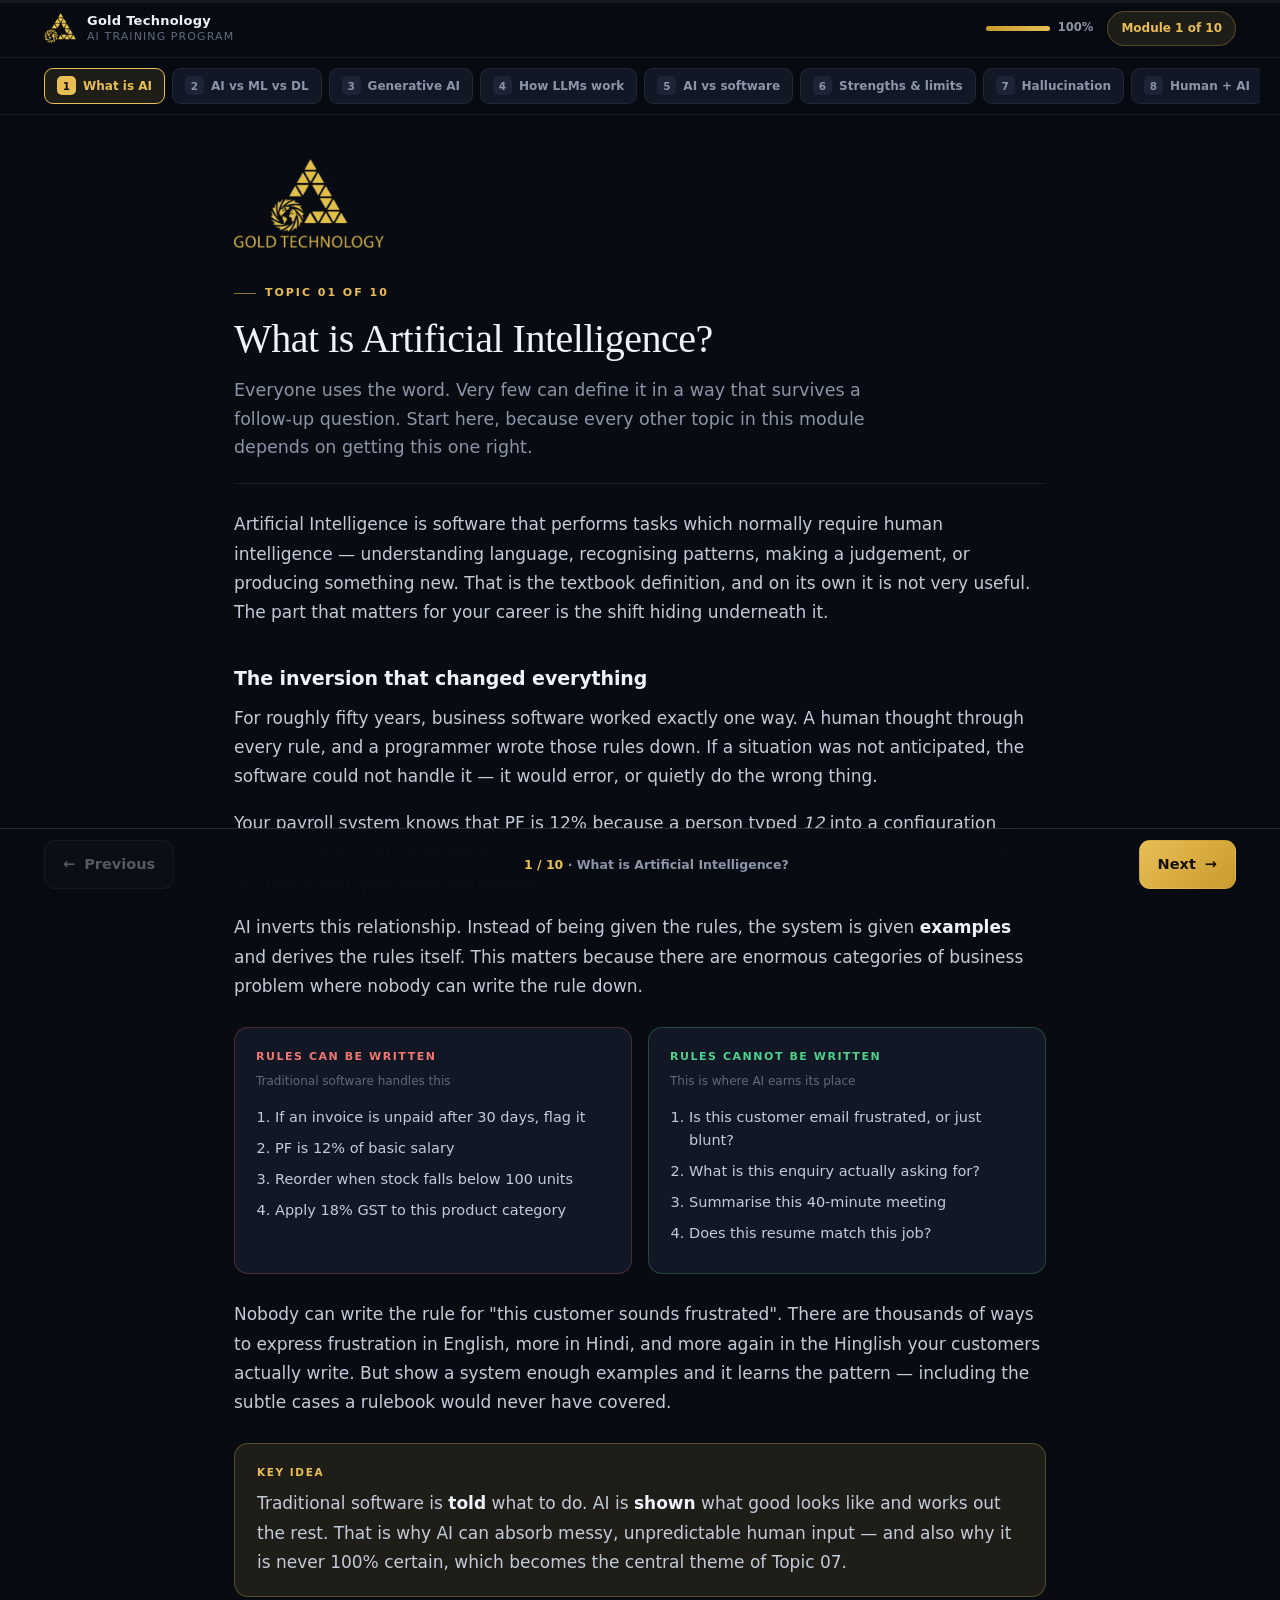
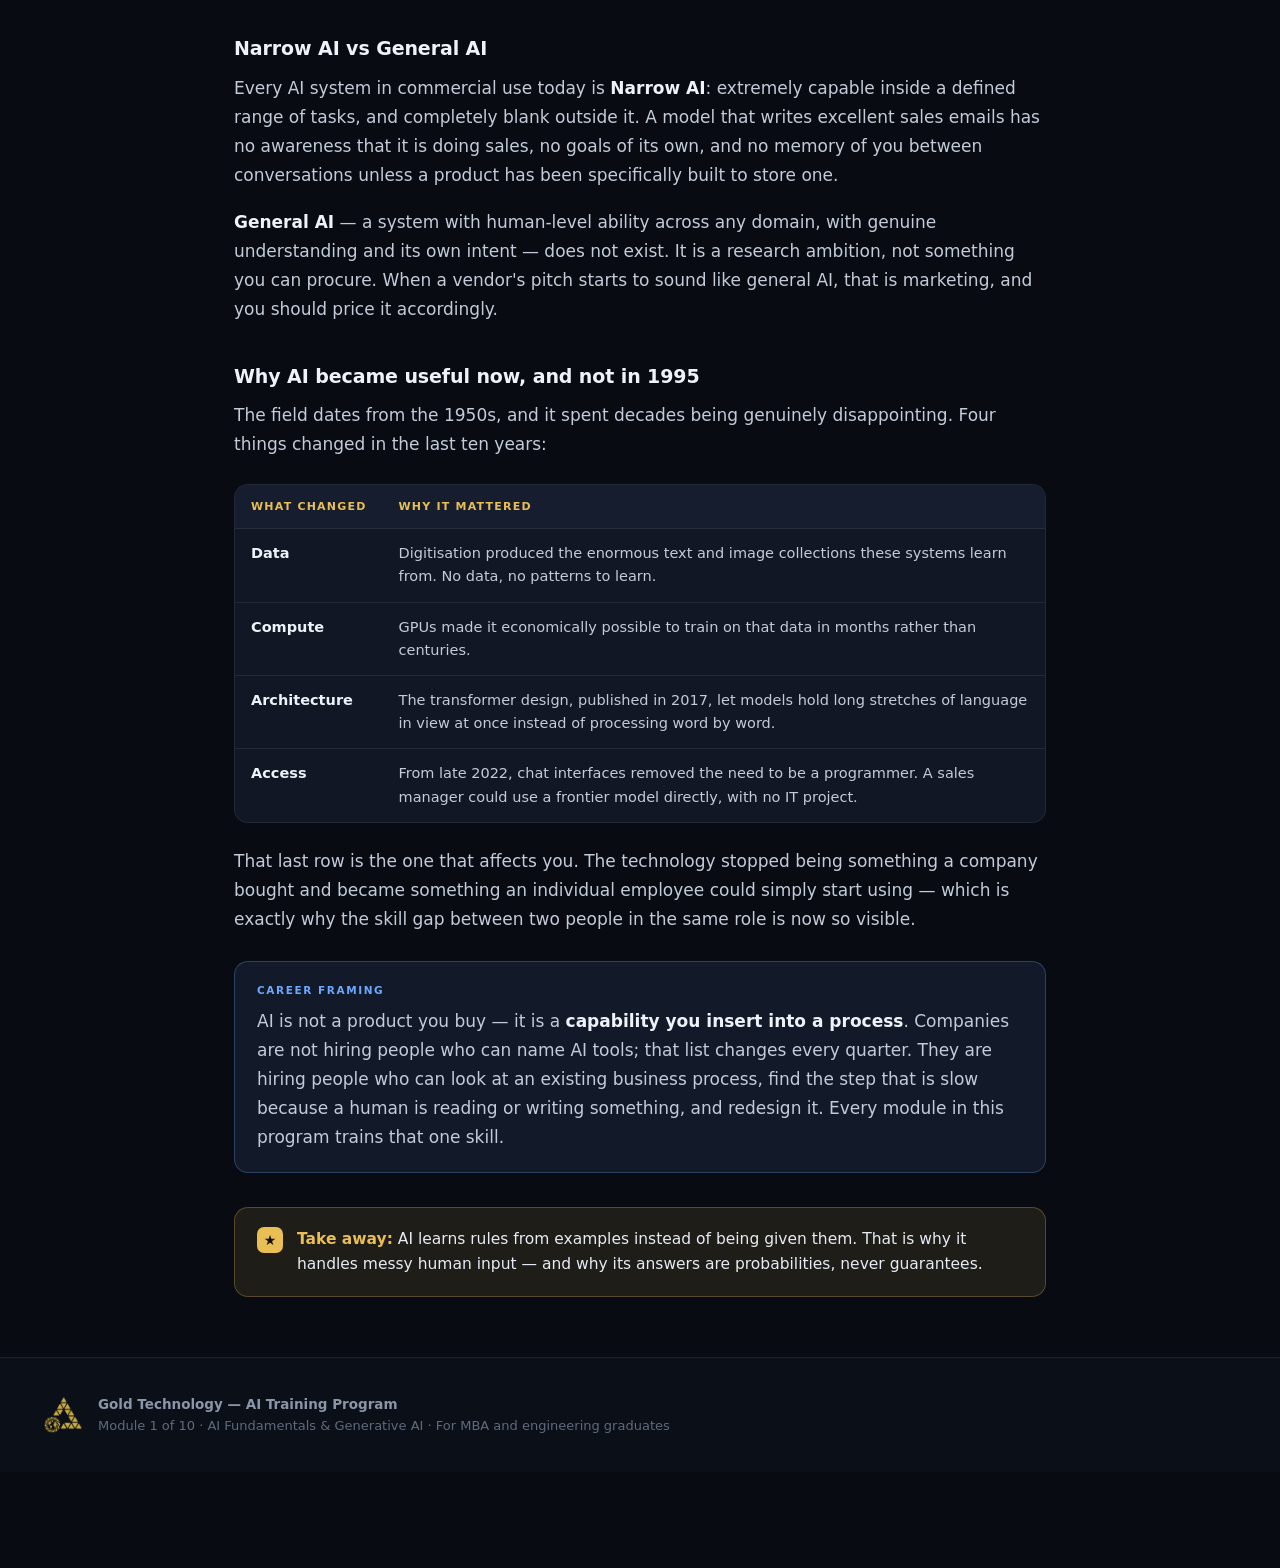
==== commit e323e9fd: "Split Module 1 into ten screens with persistent prev/next navigation The single long-scroll lesson b" ====
--- a/index.html
+++ b/index.html
@@ -8,7 +8,7 @@
 <title>Module 1 — AI Fundamentals &amp; Generative AI | Gold Technology</title>
 <link rel="stylesheet" href="course/assets/lesson.css">
 </head>
-<body>
+<body class="screens">
 
 <div class="progress"><i id="bar"></i></div>
 
@@ -27,182 +27,221 @@
   </div>
 </header>
 
-<!-- ================= HERO ================= -->
-<section class="hero">
-  <div class="hero-in">
-    <img class="hero-logo" src="course/brand/logo-full.png" alt="Gold Technology">
-    <p class="eyebrow">Module 01</p>
-    <h1>AI Fundamentals &amp; <em>Generative AI</em></h1>
-    <p class="lede">
-      Before you can use AI at work, you have to understand what it actually is — and, more
-      importantly, what it is not. This module builds the vocabulary, the mental model and the
-      professional judgement that every other module in this program depends on.
-    </p>
-    <div class="meta">
-      <span><b>3–4</b> hours</span>
-      <span><b>8</b> core topics</span>
-      <span><b>1</b> business case</span>
-      <span><b>1</b> hands-on activity</span>
-      <span>Level: <b>Foundation</b></span>
-    </div>
-    <div class="outcome">
-      <h4>What you will be able to do</h4>
-      <p>
-        Explain AI, machine learning, deep learning and generative AI in business language;
-        describe how a ChatGPT-type system actually produces an answer; judge when AI is the right
-        tool and when it is the wrong one; recognise hallucination and bias before they reach a
-        customer; and design a workflow where a human and AI each do what they are genuinely good at.
-      </p>
-    </div>
-  </div>
-</section>
-
-<!-- ================= JOURNEY ================= -->
-<section class="journey">
-  <div class="journey-in">
-    <h5>The 10-module learning journey</h5>
-    <div class="mods">
-      <a class="mod on" data-mod="m1" href="index.html"><b>01</b><span>AI Fundamentals &amp; Generative AI</span></a>
-      <div class="mod soon" data-mod="m2"><b>02</b><span>Prompt Engineering</span></div>
-      <div class="mod soon" data-mod="m3"><b>03</b><span>AI for Marketing</span></div>
-      <div class="mod soon" data-mod="m4"><b>04</b><span>AI for Sales &amp; BD</span></div>
-      <div class="mod soon" data-mod="m5"><b>05</b><span>AI for HR &amp; Recruitment</span></div>
-      <div class="mod soon" data-mod="m6"><b>06</b><span>AI for Finance &amp; Analytics</span></div>
-      <div class="mod soon" data-mod="m7"><b>07</b><span>AI for Operations</span></div>
-      <div class="mod soon" data-mod="m8"><b>08</b><span>AI + ERP / CRM</span></div>
-      <div class="mod soon" data-mod="m9"><b>09</b><span>AI for Entrepreneurship</span></div>
-      <div class="mod soon" data-mod="m10"><b>10</b><span>Capstone Project</span></div>
-    </div>
-  </div>
-</section>
-
-<!-- ================= BODY ================= -->
-<div class="layout">
-
-  <aside class="toc">
-    <h5>On this page</h5>
-    <nav id="toc">
-      <a href="#s1"><small>01</small>What is Artificial Intelligence?</a>
-      <a href="#s2"><small>02</small>AI vs ML vs Deep Learning</a>
-      <a href="#s3"><small>03</small>What is Generative AI?</a>
-      <a href="#s4"><small>04</small>How LLMs actually work</a>
-      <a href="#s5"><small>05</small>Generative AI vs traditional software</a>
-      <a href="#s6"><small>06</small>Capabilities and limitations</a>
-      <a href="#s7"><small>07</small>Hallucination, bias, inaccuracy</a>
-      <a href="#s8"><small>08</small>Human + AI collaboration</a>
-      <a href="#s9"><small>Case</small>500 enquiries a month</a>
-      <a href="#s10"><small>Lab</small>Practical activity</a>
-      <a href="#s11"><small>Check</small>Knowledge check</a>
-    </nav>
-  </aside>
-
-  <main class="content">
-
-  <!-- ---------- 01 ---------- -->
-  <section class="sec" id="s1">
-    <div class="sec-head">
-      <div class="sec-num">01</div>
-      <h2>What is Artificial Intelligence?</h2>
-    </div>
+<!-- ================= STEP RAIL ================= -->
+<nav class="rail" aria-label="Module screens">
+  <div class="rail-in">
+    <button class="step" type="button"><span class="n">1</span><span class="lbl">What is AI</span></button>
+    <button class="step" type="button"><span class="n">2</span><span class="lbl">AI vs ML vs DL</span></button>
+    <button class="step" type="button"><span class="n">3</span><span class="lbl">Generative AI</span></button>
+    <button class="step" type="button"><span class="n">4</span><span class="lbl">How LLMs work</span></button>
+    <button class="step" type="button"><span class="n">5</span><span class="lbl">AI vs software</span></button>
+    <button class="step" type="button"><span class="n">6</span><span class="lbl">Strengths &amp; limits</span></button>
+    <button class="step" type="button"><span class="n">7</span><span class="lbl">Hallucination</span></button>
+    <button class="step" type="button"><span class="n">8</span><span class="lbl">Human + AI</span></button>
+    <button class="step" type="button"><span class="n">9</span><span class="lbl">Case &amp; activity</span></button>
+    <button class="step" type="button"><span class="n">10</span><span class="lbl">Knowledge check</span></button>
+  </div>
+</nav>
+
+<div class="stage-wrap">
+
+<!-- ============================================================ 1 -->
+<section class="screen" data-title="What is Artificial Intelligence?">
+  <div class="screen-head">
+    <img class="hero-logo" src="course/brand/logo-full.png" alt="Gold Technology" style="width:150px;margin-bottom:26px">
+    <p class="screen-kicker">Topic 01 of 10</p>
+    <h2>What is Artificial Intelligence?</h2>
+    <p class="sub">
+      Everyone uses the word. Very few can define it in a way that survives a follow-up question.
+      Start here, because every other topic in this module depends on getting this one right.
+    </p>
+  </div>
+  <div class="screen-body">
 
     <p>
       Artificial Intelligence is software that performs tasks which normally require human
       intelligence — understanding language, recognising patterns, making a judgement, or producing
-      something new. That is the textbook line. The part that actually matters for your career is the
-      shift hiding underneath it.
-    </p>
-
-    <p>
-      For fifty years, software worked one way: a human thought through every rule, and a programmer
-      wrote those rules down. If a rule was not written, the software could not handle the situation.
-      A payroll system knows that PF is 12% because somebody typed <em>12%</em> into it. It has no
-      idea what PF means.
-    </p>
-
-    <p>
-      AI inverts this. Instead of being given the rules, the system is given <strong>examples</strong>
-      and works out the rules itself. Nobody can write down the rule for "this customer email sounds
-      frustrated" — there are too many ways to be frustrated in English, let alone in Hinglish. But
-      show a system a few million emails and it will learn the pattern.
+      something new. That is the textbook definition, and on its own it is not very useful. The part
+      that matters for your career is the shift hiding underneath it.
+    </p>
+
+    <h3>The inversion that changed everything</h3>
+    <p>
+      For roughly fifty years, business software worked exactly one way. A human thought through
+      every rule, and a programmer wrote those rules down. If a situation was not anticipated, the
+      software could not handle it — it would error, or quietly do the wrong thing.
+    </p>
+    <p>
+      Your payroll system knows that PF is 12% because a person typed <em>12</em> into a
+      configuration screen. It does not know what PF is, why it exists, or that the rate might
+      change. It is following an instruction, precisely and blindly.
+    </p>
+    <p>
+      AI inverts this relationship. Instead of being given the rules, the system is given
+      <strong>examples</strong> and derives the rules itself. This matters because there are enormous
+      categories of business problem where nobody can write the rule down.
+    </p>
+
+    <div class="vs">
+      <div class="col bad">
+        <h5>Rules can be written</h5>
+        <p class="tag">Traditional software handles this</p>
+        <ol>
+          <li>If an invoice is unpaid after 30 days, flag it</li>
+          <li>PF is 12% of basic salary</li>
+          <li>Reorder when stock falls below 100 units</li>
+          <li>Apply 18% GST to this product category</li>
+        </ol>
+      </div>
+      <div class="col good">
+        <h5>Rules cannot be written</h5>
+        <p class="tag">This is where AI earns its place</p>
+        <ol>
+          <li>Is this customer email frustrated, or just blunt?</li>
+          <li>What is this enquiry actually asking for?</li>
+          <li>Summarise this 40-minute meeting</li>
+          <li>Does this resume match this job?</li>
+        </ol>
+      </div>
+    </div>
+
+    <p>
+      Nobody can write the rule for "this customer sounds frustrated". There are thousands of ways to
+      express frustration in English, more in Hindi, and more again in the Hinglish your customers
+      actually write. But show a system enough examples and it learns the pattern — including the
+      subtle cases a rulebook would never have covered.
     </p>
 
     <div class="call key">
       <div class="call-t">Key idea</div>
       <p>
         Traditional software is <strong>told</strong> what to do. AI is <strong>shown</strong> what
-        good looks like and works out the rest. This is why AI can handle messy, unpredictable,
-        human input — and also why it is never 100% certain.
+        good looks like and works out the rest. That is why AI can absorb messy, unpredictable human
+        input — and also why it is never 100% certain, which becomes the central theme of Topic 07.
       </p>
     </div>
 
     <h3>Narrow AI vs General AI</h3>
     <p>
-      Every AI system in commercial use today is <strong>Narrow AI</strong> — extremely capable at a
-      defined range of tasks, and completely blank outside it. A model that writes excellent sales
+      Every AI system in commercial use today is <strong>Narrow AI</strong>: extremely capable inside
+      a defined range of tasks, and completely blank outside it. A model that writes excellent sales
       emails has no awareness that it is doing sales, no goals of its own, and no memory of you
-      between conversations unless it has been specifically built to keep one.
-    </p>
-    <p>
-      <strong>General AI</strong> — a system with human-level ability across any domain, with its own
-      understanding and intent — does not exist. It is a research ambition, not a product you can
-      buy. Treat any vendor claim that sounds like general AI as marketing.
-    </p>
-
-    <h3>Why AI became useful now</h3>
-    <p>
-      AI as a field is from the 1950s. Three things changed in the last decade and turned it from a
-      lab subject into something your employer expects you to use:
-    </p>
-    <ul>
-      <li><strong>Data.</strong> Digitisation gave us the enormous text and image collections these systems learn from.</li>
-      <li><strong>Compute.</strong> GPUs made it economically possible to train on that data.</li>
-      <li><strong>Architecture.</strong> The transformer design (2017) let models handle long stretches of language with real context, not just word-by-word.</li>
-      <li><strong>Access.</strong> From 2022, chat interfaces removed the need to be a programmer. A business analyst could now use a frontier model directly.</li>
-    </ul>
+      between conversations unless a product has been specifically built to store one.
+    </p>
+    <p>
+      <strong>General AI</strong> — a system with human-level ability across any domain, with genuine
+      understanding and its own intent — does not exist. It is a research ambition, not something you
+      can procure. When a vendor's pitch starts to sound like general AI, that is marketing, and you
+      should price it accordingly.
+    </p>
+
+    <h3>Why AI became useful now, and not in 1995</h3>
+    <p>
+      The field dates from the 1950s, and it spent decades being genuinely disappointing. Four things
+      changed in the last ten years:
+    </p>
+    <div class="tw">
+      <table>
+        <thead><tr><th>What changed</th><th>Why it mattered</th></tr></thead>
+        <tbody>
+          <tr><td><b>Data</b></td><td>Digitisation produced the enormous text and image collections these systems learn from. No data, no patterns to learn.</td></tr>
+          <tr><td><b>Compute</b></td><td>GPUs made it economically possible to train on that data in months rather than centuries.</td></tr>
+          <tr><td><b>Architecture</b></td><td>The transformer design, published in 2017, let models hold long stretches of language in view at once instead of processing word by word.</td></tr>
+          <tr><td><b>Access</b></td><td>From late 2022, chat interfaces removed the need to be a programmer. A sales manager could use a frontier model directly, with no IT project.</td></tr>
+        </tbody>
+      </table>
+    </div>
+    <p>
+      That last row is the one that affects you. The technology stopped being something a company
+      bought and became something an individual employee could simply start using — which is exactly
+      why the skill gap between two people in the same role is now so visible.
+    </p>
 
     <div class="call job">
       <div class="call-t">Career framing</div>
       <p>
         AI is not a product you buy — it is a <strong>capability you insert into a process</strong>.
-        Companies are not hiring people who can name AI tools. They are hiring people who can look at
-        an existing business process, find the step that is slow because a human is reading or
-        writing something, and redesign that step. Everything in this program trains that skill.
-      </p>
-    </div>
-  </section>
-
-  <!-- ---------- 02 ---------- -->
-  <section class="sec" id="s2">
-    <div class="sec-head">
-      <div class="sec-num">02</div>
-      <h2>AI vs Machine Learning vs Deep Learning</h2>
-    </div>
-
-    <p>
-      These three terms get used as if they mean the same thing. They do not. They sit inside one
-      another, and being able to place them correctly is a standard interview question.
-    </p>
+        Companies are not hiring people who can name AI tools; that list changes every quarter. They
+        are hiring people who can look at an existing business process, find the step that is slow
+        because a human is reading or writing something, and redesign it. Every module in this
+        program trains that one skill.
+      </p>
+    </div>
+
+    <div class="takeaway">
+      <span class="ico">★</span>
+      <p><b>Take away:</b> AI learns rules from examples instead of being given them. That is why it handles messy human input — and why its answers are probabilities, never guarantees.</p>
+    </div>
+  </div>
+</section>
+
+<!-- ============================================================ 2 -->
+<section class="screen" data-title="AI vs Machine Learning vs Deep Learning">
+  <div class="screen-head">
+    <p class="screen-kicker">Topic 02 of 10</p>
+    <h2>AI vs Machine Learning vs Deep Learning</h2>
+    <p class="sub">
+      Three terms, used interchangeably by almost everybody, that actually sit inside one another.
+      Placing them correctly is a standard interview question — and getting it wrong signals that you
+      learned AI from headlines.
+    </p>
+  </div>
+  <div class="screen-body">
 
     <div class="figure">
       <svg viewBox="0 0 720 340" role="img" aria-label="Nested diagram: Artificial Intelligence contains Machine Learning, which contains Deep Learning, which contains Generative AI">
         <rect x="14" y="14" width="692" height="312" rx="18" fill="rgba(232,190,85,.05)" stroke="#E8BE55" stroke-opacity=".45"/>
         <text x="36" y="46" fill="#E8BE55" font-family="Georgia,serif" font-size="17">Artificial Intelligence</text>
         <text x="36" y="68" fill="#8B95A8" font-family="Segoe UI,system-ui,sans-serif" font-size="12.5">The goal — machines doing intelligent tasks</text>
-
         <rect x="48" y="84" width="624" height="228" rx="15" fill="rgba(110,168,254,.06)" stroke="#6EA8FE" stroke-opacity=".42"/>
         <text x="70" y="114" fill="#6EA8FE" font-family="Georgia,serif" font-size="16">Machine Learning</text>
         <text x="70" y="135" fill="#8B95A8" font-family="Segoe UI,system-ui,sans-serif" font-size="12.5">The method — learning patterns from data</text>
-
         <rect x="82" y="151" width="556" height="145" rx="13" fill="rgba(79,209,139,.06)" stroke="#4FD18B" stroke-opacity=".42"/>
         <text x="104" y="180" fill="#4FD18B" font-family="Georgia,serif" font-size="15">Deep Learning</text>
         <text x="104" y="200" fill="#8B95A8" font-family="Segoe UI,system-ui,sans-serif" font-size="12.5">Multi-layer neural networks that find features themselves</text>
-
         <rect x="116" y="214" width="488" height="66" rx="11" fill="rgba(232,190,85,.13)" stroke="#E8BE55" stroke-opacity=".6"/>
         <text x="138" y="242" fill="#EEF2F9" font-family="Georgia,serif" font-size="15">Generative AI</text>
         <text x="138" y="263" fill="#C3CBD9" font-family="Segoe UI,system-ui,sans-serif" font-size="12.5">Creates new content — this is where ChatGPT sits</text>
       </svg>
-      <p class="cap">Each term sits inside the one before it. Generative AI is a specific use of deep learning, which is a specific kind of machine learning, which is one route to AI.</p>
-    </div>
+      <p class="cap">They nest. Generative AI is a specific use of deep learning, which is a specific kind of machine learning, which is one route to AI.</p>
+    </div>
+
+    <h3>How machine learning actually learns</h3>
+    <p>
+      Strip away the mathematics and the process is simple. You collect examples where you already
+      know the answer — say, 5,000 past leads and whether each one eventually bought. You show the
+      system the inputs together with the known outcomes. It adjusts its internal weights until its
+      predictions match those outcomes reasonably well. Then you give it a lead it has never seen,
+      and it predicts.
+    </p>
+    <div class="flow">
+      <div class="step"><b>1 · Training data</b><span>Past examples where the answer is already known.</span></div>
+      <div class="arw">→</div>
+      <div class="step"><b>2 · Training</b><span>The model adjusts itself until its predictions match the known answers.</span></div>
+      <div class="arw">→</div>
+      <div class="step"><b>3 · Prediction</b><span>It is given new, unseen input and produces an answer.</span></div>
+    </div>
+    <p>
+      This is why <strong>data quality decides model quality</strong>. If your past lead records are
+      incomplete, or your labels were applied inconsistently, the model faithfully learns that mess.
+      There is no clever algorithm that repairs bad training data — a point Module 6 returns to in
+      detail.
+    </p>
+
+    <h3>The distinction that actually matters</h3>
+    <p>
+      Classical machine learning needs a human to decide what the model should look at. To predict
+      lead quality, somebody must decide that company size, industry and budget are the useful
+      signals. That step is called feature engineering, and it puts a ceiling on the system: it can
+      only be as insightful as the person choosing the features.
+    </p>
+    <p>
+      <strong>Deep learning removes that ceiling.</strong> Given enough examples, a multi-layer
+      neural network works out for itself which signals matter — including combinations no human
+      would have thought to specify. That is precisely why deep learning took over everything
+      involving language, images and audio. Nobody can list the features that make a sentence sound
+      angry. A network trained on enough angry sentences finds them.
+    </p>
 
     <div class="tw">
       <table>
@@ -212,233 +251,272 @@
         <tbody>
           <tr>
             <td><b>Artificial Intelligence</b></td>
-            <td>The overall goal: machines performing tasks that need intelligence</td>
-            <td>Any technique at all — including hand-written rules</td>
+            <td>The overall goal — machines performing tasks that need intelligence</td>
+            <td>Any technique at all, including hand-written rules</td>
             <td>A chatbot that routes a customer to the right department</td>
           </tr>
           <tr>
             <td><b>Machine Learning</b></td>
             <td>A method of achieving AI by learning from data instead of being programmed</td>
-            <td>Humans choose which features matter; the model learns the weights</td>
+            <td>Humans choose the features; the model learns the weights</td>
             <td>Predicting which leads are likely to convert, from past sales data</td>
           </tr>
           <tr>
             <td><b>Deep Learning</b></td>
             <td>Machine learning using neural networks with many layers</td>
-            <td>The model discovers the features itself — no human feature engineering</td>
+            <td>The model discovers the features itself — no feature engineering</td>
             <td>Reading a scanned purchase order and extracting the line items</td>
           </tr>
           <tr>
             <td><b>Generative AI</b></td>
             <td>Deep learning models that produce new content</td>
-            <td>Predicts the most probable next piece of content, over and over</td>
+            <td>Predicts the most probable next piece of content, repeatedly</td>
             <td>Drafting a proposal, summarising a meeting, writing a job description</td>
           </tr>
         </tbody>
       </table>
     </div>
 
-    <h3>The distinction that actually matters</h3>
-    <p>
-      Machine learning needs a human to decide what the model should look at. To predict lead
-      quality, someone must decide that company size, industry and budget are the useful signals.
-      Deep learning removes that step — given enough examples, the network works out for itself which
-      signals matter, including combinations no human would have thought to specify.
-    </p>
-    <p>
-      That is why deep learning took over anything involving language, images or audio: nobody can
-      list the features that make a sentence sound angry, but a network trained on enough sentences
-      can find them.
-    </p>
-
     <div class="call job">
-      <div class="call-t">Interview answer</div>
+      <div class="call-t">Say it like this in an interview</div>
       <p>
         "AI is the objective. Machine learning is the main way we get there — the system learns
         patterns from data rather than following written rules. Deep learning is machine learning
-        with multi-layer neural networks, which is what made language and images work. Generative AI
-        is deep learning applied to creating new content."
-      </p>
-    </div>
-  </section>
-
-  <!-- ---------- 03 ---------- -->
-  <section class="sec" id="s3">
-    <div class="sec-head">
-      <div class="sec-num">03</div>
-      <h2>What is Generative AI?</h2>
-    </div>
-
-    <p>
-      Until about 2020, almost all commercial AI was <strong>predictive</strong>. You gave it
+        with multi-layer neural networks, which is what finally made language and images work.
+        Generative AI is deep learning applied to creating new content."
+      </p>
+    </div>
+
+    <div class="takeaway">
+      <span class="ico">★</span>
+      <p><b>Take away:</b> They nest, they do not compete. AI is the goal, ML is the method, deep learning is the breakthrough, generative AI is the application you use every day.</p>
+    </div>
+  </div>
+</section>
+
+<!-- ============================================================ 3 -->
+<section class="screen" data-title="What is Generative AI?">
+  <div class="screen-head">
+    <p class="screen-kicker">Topic 03 of 10</p>
+    <h2>What is Generative AI?</h2>
+    <p class="sub">
+      This is the change that pulled AI out of the data science team and put it on every desk in the
+      company — including, shortly, yours.
+    </p>
+  </div>
+  <div class="screen-body">
+
+    <p>
+      Until around 2020, virtually all commercial AI was <strong>predictive</strong>. You handed it
       something that already existed and it told you something about it: is this transaction
-      fraudulent, will this customer churn, is this resume a match, what is this photo of. Useful,
-      but the output was always a label, a score or a number.
-    </p>
-
+      fraudulent, will this customer churn, does this resume match, what is in this photograph.
+      Genuinely useful — but the output was always a label, a score or a number.
+    </p>
     <p>
       <strong>Generative AI creates something that did not exist before.</strong> You describe what
-      you need and it produces the artefact: the email, the summary, the analysis, the code, the
-      image, the structured record.
+      you need and it produces the artefact itself: the email, the summary, the analysis, the code,
+      the image, the structured record.
     </p>
 
     <div class="tw">
       <table>
-        <thead>
-          <tr><th></th><th>Predictive AI</th><th>Generative AI</th></tr>
-        </thead>
+        <thead><tr><th></th><th>Predictive AI</th><th>Generative AI</th></tr></thead>
         <tbody>
           <tr><td><b>Question it answers</b></td><td>"What is this?" / "What will happen?"</td><td>"Make me this."</td></tr>
           <tr><td><b>Output</b></td><td>A category, score or number</td><td>New content — text, image, code, audio</td></tr>
-          <tr><td><b>Example</b></td><td>This lead scores 82/100</td><td>Here is the follow-up email for this lead</td></tr>
-          <tr><td><b>Who used it</b></td><td>Data teams</td><td>Everyone in the business</td></tr>
+          <tr><td><b>Example</b></td><td>This lead scores 82 out of 100</td><td>Here is the follow-up email for this lead</td></tr>
+          <tr><td><b>Who used it</b></td><td>Data teams, through a project</td><td>Everyone, directly, from day one</td></tr>
+          <tr><td><b>Setup needed</b></td><td>Months of data work</td><td>Open a browser tab</td></tr>
         </tbody>
       </table>
     </div>
 
-    <h3>Why this changed everything for business roles</h3>
-    <p>
-      Look at what a marketing executive, an HR generalist, a sales manager or a business analyst
-      actually produces in a day. Emails. Job descriptions. Campaign copy. Meeting notes. Proposals.
-      Comparison sheets. Reports. Almost all professional output is <strong>content</strong> — and
-      content is exactly what generative AI makes.
+    <h3>Why this changed business roles, not just IT</h3>
+    <p>
+      Look honestly at what a marketing executive, an HR generalist, a sales manager or a business
+      analyst produces in a working day. Emails. Job descriptions. Campaign copy. Meeting notes.
+      Proposals. Comparison sheets. Status reports. Almost all professional output is
+      <strong>content</strong> — and content is precisely what generative AI makes.
     </p>
     <p>
       Predictive AI made data scientists more productive. Generative AI makes <em>everyone else</em>
-      more productive. That is why your employer now expects fluency in it regardless of your
-      function, and it is the reason this program exists.
-    </p>
+      more productive. That is the whole reason your employer now expects fluency in it regardless of
+      your function, and the reason this program exists at all.
+    </p>
+
+    <div class="tw">
+      <table>
+        <thead><tr><th>Department</th><th>What generative AI produces</th></tr></thead>
+        <tbody>
+          <tr><td><b>Sales</b></td><td>Outreach emails, call preparation notes, objection responses, proposal drafts, meeting summaries</td></tr>
+          <tr><td><b>Marketing</b></td><td>Campaign concepts, ad copy, social posts, customer personas, content calendars</td></tr>
+          <tr><td><b>HR</b></td><td>Job descriptions, interview questions, candidate summaries, onboarding material</td></tr>
+          <tr><td><b>Finance</b></td><td>Variance explanations, management commentary, dashboard narratives</td></tr>
+          <tr><td><b>Operations</b></td><td>Process documentation, SOPs, supplier comparison notes, incident summaries</td></tr>
+        </tbody>
+      </table>
+    </div>
 
     <div class="call key">
       <div class="call-t">Key idea</div>
       <p>
         Generative AI does not remove the need for judgement — it removes the cost of the first
-        draft. The value you add moves from <em>producing</em> the document to <em>deciding whether
-        the document is right</em>.
-      </p>
-    </div>
-  </section>
-
-  <!-- ---------- 04 ---------- -->
-  <section class="sec" id="s4">
-    <div class="sec-head">
-      <div class="sec-num">04</div>
-      <h2>LLMs — how a ChatGPT-type system actually works</h2>
-    </div>
-
-    <p>
-      LLM stands for <strong>Large Language Model</strong>. You do not need the mathematics, but you
-      do need an accurate mental model — because almost every mistake people make with AI at work
-      comes from imagining the wrong one.
-    </p>
-
-    <h3>It predicts the next piece of text. That is all.</h3>
+        draft. The value you add shifts from <em>producing</em> the document to <em>deciding whether
+        the document is right</em>. That shift is what the rest of this module prepares you for.
+      </p>
+    </div>
+
+    <div class="takeaway">
+      <span class="ico">★</span>
+      <p><b>Take away:</b> Predictive AI describes what exists; generative AI creates what does not. Because business output is mostly content, this is the version that reaches every role.</p>
+    </div>
+  </div>
+</section>
+
+<!-- ============================================================ 4 -->
+<section class="screen" data-title="How LLMs actually work">
+  <div class="screen-head">
+    <p class="screen-kicker">Topic 04 of 10</p>
+    <h2>How a ChatGPT-type system actually works</h2>
+    <p class="sub">
+      You do not need the mathematics. You do need an accurate mental model — because nearly every
+      expensive mistake people make with AI comes from holding the wrong one.
+    </p>
+  </div>
+  <div class="screen-body">
+
+    <p>
+      LLM stands for <strong>Large Language Model</strong>. "Large" refers to the number of internal
+      parameters — the adjustable values the model learned during training. Frontier models have
+      hundreds of billions of them. That scale is why the behaviour feels qualitatively different
+      from older systems, but the underlying operation is remarkably simple.
+    </p>
+
+    <h3>It predicts the next piece of text. That is genuinely all.</h3>
     <p>
       An LLM breaks language into <strong>tokens</strong> — roughly, word fragments. "Understanding"
-      might be two tokens; "ERP" might be one. Given the tokens so far, the model calculates which
-      token is most likely to come next, adds it, and repeats. A 400-word email is that same
-      prediction running several hundred times.
-    </p>
-    <p>
-      The reason this produces something coherent rather than gibberish is scale. Trained on an
-      enormous amount of human writing, "predict what comes next" forces the model to internalise
-      grammar, tone, structure, domain conventions and a great deal of factual association — because
-      all of those things shape what word genuinely comes next.
+      might be two tokens, "ERP" might be one, a comma is one. Given every token so far, the model
+      calculates which token is most likely to come next, appends it, and repeats the whole
+      calculation. A 400-word email is that same prediction running several hundred times in
+      sequence.
+    </p>
+    <p>
+      The reason this produces something coherent rather than nonsense is scale. Trained on an
+      enormous body of human writing, the task "predict what comes next" forces the model to
+      internalise grammar, tone, document structure, domain conventions and a great deal of factual
+      association — because every one of those things shapes which word genuinely comes next.
     </p>
 
     <h3>The three stages of training</h3>
     <div class="flow">
-      <div class="step"><b>1 · Pre-training</b><span>Reads a vast body of text and learns language, structure and world patterns. Expensive, done once.</span></div>
+      <div class="step"><b>1 · Pre-training</b><span>Reads a vast body of text and learns language, structure and world patterns. Enormously expensive, done once.</span></div>
       <div class="arw">→</div>
-      <div class="step"><b>2 · Fine-tuning</b><span>Trained on example instructions and good answers, so it responds to requests instead of just continuing text.</span></div>
+      <div class="step"><b>2 · Fine-tuning</b><span>Trained on example instructions with good answers, so it responds to requests instead of merely continuing text.</span></div>
       <div class="arw">→</div>
-      <div class="step"><b>3 · Alignment</b><span>Humans rate competing answers; the model is tuned toward the helpful, safe, well-formatted ones.</span></div>
-    </div>
-    <p>
-      Stage 3 is why the model sounds polite and confident. Note carefully: it was rewarded for
-      answers people <em>rated highly</em>. Confidence was rewarded. Accuracy was rewarded only when
-      the rater happened to know the truth. Hold on to that — it explains Section 07.
+      <div class="step"><b>3 · Alignment</b><span>Humans rate competing answers; the model is tuned toward the ones people rated helpful, safe and well formatted.</span></div>
+    </div>
+    <p>
+      Stage 3 explains a great deal about how the model behaves. It was rewarded for answers people
+      <em>rated highly</em>. Confidence was rewarded, because confident answers read better. Accuracy
+      was rewarded only when the human rater happened to know the truth. Hold on to that — it is the
+      direct cause of everything in Topic 07.
     </p>
 
     <h3>The context window is its only memory</h3>
     <p>
-      Everything the model can "see" at once — your instruction, the document you pasted, the
-      conversation so far — sits in a fixed-size <strong>context window</strong>. Inside the window,
-      it has perfect access. Outside, the information does not exist for it.
-    </p>
-    <p>Three practical consequences:</p>
-    <ul>
-      <li><strong>It knows nothing about your company</strong> unless you put it in the window. It has never seen your price list, your policies or your customers.</li>
-      <li><strong>Very long documents must be broken up</strong>, or the model will work with only part of them.</li>
-      <li><strong>A new chat starts blank.</strong> Context does not carry over unless the product is explicitly built to store it.</li>
-    </ul>
-
-    <h3>The same question can give different answers</h3>
-    <p>
-      The model picks from a probability distribution rather than always taking the single most
-      likely token, which is what keeps writing natural instead of robotic. The side effect is that
-      identical prompts can produce different output. This is normal and expected — but it means an
-      LLM must never sit in a process that requires an identical result every single time.
-    </p>
-
-    <div class="call warn">
-      <div class="call-t">The most important sentence in this module</div>
-      <p>
-        An LLM generates text that is <strong>statistically plausible</strong>. It is not looking
-        anything up, and it has no internal check for truth. Fluent and correct feel identical
-        coming out of it. Verification is your job, not the model's.
-      </p>
-    </div>
-  </section>
-
-  <!-- ---------- 05 ---------- -->
-  <section class="sec" id="s5">
-    <div class="sec-head">
-      <div class="sec-num">05</div>
-      <h2>Generative AI vs traditional software</h2>
-    </div>
-
-    <p>
-      Both are software, and that is where the similarity ends. Confusing the two is the most
-      expensive mistake a business makes with AI, so this comparison is worth learning properly.
-    </p>
-
+      Everything the model can see at once — your instruction, the document you pasted, the
+      conversation so far — sits inside a fixed-size <strong>context window</strong>. Within that
+      window it has excellent access. Outside it, the information simply does not exist for the
+      model.
+    </p>
     <div class="tw">
       <table>
-        <thead>
-          <tr><th></th><th>Traditional software</th><th>Generative AI</th></tr>
-        </thead>
+        <thead><tr><th>Consequence</th><th>What it means in practice</th></tr></thead>
+        <tbody>
+          <tr><td><b>It knows nothing about your company</b></td><td>It has never seen your price list, your policies or your customers. If you do not paste it in, it will invent it.</td></tr>
+          <tr><td><b>Long documents must be broken up</b></td><td>Past a certain length the model is working with only part of your document — often without saying so.</td></tr>
+          <tr><td><b>A new chat starts blank</b></td><td>Nothing carries over between conversations unless the product was explicitly built to store it.</td></tr>
+          <tr><td><b>Earlier turns can fall out</b></td><td>In a very long conversation, the beginning may drop out of the window and be forgotten mid-discussion.</td></tr>
+        </tbody>
+      </table>
+    </div>
+
+    <h3>Why the same question gives different answers</h3>
+    <p>
+      The model does not always take the single most likely next token; it samples from a probability
+      distribution. This is deliberate — always taking the top choice produces flat, repetitive
+      writing. The side effect is that identical prompts can produce different output on different
+      days.
+    </p>
+    <p>
+      This is normal and expected behaviour, not a fault. But it has a hard consequence: an LLM must
+      never sit in a process that requires a byte-identical result every single time. Topic 05 turns
+      that into a decision rule you can apply.
+    </p>
+
+    <div class="call warn">
+      <div class="call-t">The single most important sentence in this module</div>
+      <p>
+        An LLM generates text that is <strong>statistically plausible</strong>. It is not looking
+        anything up, and it has no internal test for truth. Fluent and correct feel completely
+        identical coming out of it. Verification is your job, not the model's.
+      </p>
+    </div>
+
+    <div class="takeaway">
+      <span class="ico">★</span>
+      <p><b>Take away:</b> An LLM predicts the next token from what is in its context window. It does not retrieve facts, and it cannot tell when it is wrong.</p>
+    </div>
+  </div>
+</section>
+
+<!-- ============================================================ 5 -->
+<section class="screen" data-title="Generative AI vs traditional software">
+  <div class="screen-head">
+    <p class="screen-kicker">Topic 05 of 10</p>
+    <h2>Generative AI vs traditional software</h2>
+    <p class="sub">
+      Both are software, and that is where the similarity stops. Confusing the two is the most
+      expensive mistake a business makes with AI, so this comparison is worth learning properly.
+    </p>
+  </div>
+  <div class="screen-body">
+
+    <div class="tw">
+      <table>
+        <thead><tr><th></th><th>Traditional software</th><th>Generative AI</th></tr></thead>
         <tbody>
           <tr><td><b>Logic</b></td><td>Rules written by a human</td><td>Patterns learned from data</td></tr>
           <tr><td><b>Same input twice</b></td><td>Identical output, always</td><td>May differ slightly each time</td></tr>
           <tr><td><b>Accuracy</b></td><td>Exact</td><td>Approximate, usually very good</td></tr>
           <tr><td><b>Unexpected input</b></td><td>Rejects it or throws an error</td><td>Attempts an answer anyway</td></tr>
           <tr><td><b>How it fails</b></td><td>Loudly — it crashes or refuses</td><td>Quietly — a confident wrong answer</td></tr>
-          <tr><td><b>Handles ambiguity</b></td><td>No</td><td>Yes, this is its strength</td></tr>
-          <tr><td><b>Testing</b></td><td>Pass / fail</td><td>Judged on quality, needs sampling and review</td></tr>
-          <tr><td><b>Change a behaviour</b></td><td>Edit the code, redeploy</td><td>Change the instruction, immediate</td></tr>
+          <tr><td><b>Handles ambiguity</b></td><td>No</td><td>Yes, this is its core strength</td></tr>
+          <tr><td><b>Testing</b></td><td>Pass or fail</td><td>Judged on quality, needs sampling and review</td></tr>
+          <tr><td><b>Changing behaviour</b></td><td>Edit code, test, redeploy</td><td>Change the instruction, immediate</td></tr>
+          <tr><td><b>Audit trail</b></td><td>Every step traceable</td><td>Reasoning is not reliably reconstructable</td></tr>
         </tbody>
       </table>
     </div>
 
     <p>
-      Row five is the one that costs companies money. When a traditional system fails you know
-      instantly — a screen errors, a job aborts, someone raises a ticket. When an LLM fails, you get
-      a well-written paragraph with a wrong number in it, and it looks exactly like the paragraphs
-      that were right.
-    </p>
-
-    <h3>A rule you can apply on day one</h3>
+      Row five is the one that costs companies real money. When a conventional system fails you know
+      immediately — a screen errors, a batch job aborts, somebody raises a ticket. When an LLM fails,
+      you receive a well-written paragraph with a wrong number in it, formatted exactly like the
+      paragraphs that were right. Nothing alerts you. It reaches the customer.
+    </p>
+
+    <h3>A decision rule you can apply from day one</h3>
     <div class="vs">
       <div class="col bad">
         <h5>Use traditional software</h5>
         <p class="tag">When the answer must be exactly right, every time</p>
         <ol>
-          <li>Salary and PF calculation</li>
-          <li>GST and tax computation</li>
+          <li>Salary, PF and TDS calculation</li>
+          <li>GST computation and return filing</li>
           <li>Accounting entries and ledgers</li>
           <li>Inventory quantity on hand</li>
-          <li>Invoice totals and payments</li>
+          <li>Invoice totals and payment reconciliation</li>
           <li>Anything with a legal or audit consequence</li>
         </ol>
       </div>
@@ -456,52 +534,68 @@
       </div>
     </div>
 
-    <div class="call key">
-      <div class="call-t">Key idea</div>
-      <p>
-        The strongest business systems use both. AI reads the unstructured, human side of the
-        problem — the email, the resume, the complaint — and converts it into clean structured data.
-        Traditional software then does the exact, auditable work with that data. Module 8 builds this
-        pattern properly with ERP and CRM.
-      </p>
-    </div>
-  </section>
-
-  <!-- ---------- 06 ---------- -->
-  <section class="sec" id="s6">
-    <div class="sec-head">
-      <div class="sec-num">06</div>
-      <h2>AI capabilities and limitations</h2>
-    </div>
-
-    <p>
-      Professional competence with AI is mostly knowing where the boundary is. People who
-      underestimate it waste hours on work the model would have done in seconds. People who
-      overestimate it send a customer something wrong.
-    </p>
+    <h3>The pattern that beats both</h3>
+    <p>
+      The strongest business systems do not choose. They use AI for the part that is unstructured and
+      human, and conventional software for the part that must be exact and auditable.
+    </p>
+    <div class="flow">
+      <div class="step"><b>1 · Messy input</b><span>An email, a scanned PO, a resume, a complaint — unstructured human text.</span></div>
+      <div class="arw">→</div>
+      <div class="step"><b>2 · AI reads it</b><span>Extracts the fields: company, quantity, amount, date, requirement.</span></div>
+      <div class="arw">→</div>
+      <div class="step"><b>3 · Human checks</b><span>Confirms the extraction, especially anything with a rupee value attached.</span></div>
+      <div class="arw">→</div>
+      <div class="step"><b>4 · System computes</b><span>ERP or CRM does the exact, auditable work with clean structured data.</span></div>
+    </div>
+    <p>
+      Learn this shape now. Module 8 builds it out properly against ERP and CRM, and most real AI
+      projects in Indian mid-market companies are some version of it.
+    </p>
+
+    <div class="takeaway">
+      <span class="ico">★</span>
+      <p><b>Take away:</b> Exactness and accountability belong to conventional software. Language, ambiguity and judgement belong to AI. Great systems use AI to feed clean data into software.</p>
+    </div>
+  </div>
+</section>
+
+<!-- ============================================================ 6 -->
+<section class="screen" data-title="Capabilities and limitations">
+  <div class="screen-head">
+    <p class="screen-kicker">Topic 06 of 10</p>
+    <h2>AI capabilities and limitations</h2>
+    <p class="sub">
+      Professional competence with AI is mostly knowing where the boundary sits. Underestimate it and
+      you waste hours. Overestimate it and you send a customer something wrong.
+    </p>
+  </div>
+  <div class="screen-body">
 
     <h3>What it is genuinely excellent at</h3>
     <ul>
-      <li><strong>Summarising</strong> — a 30-page report or a 60-message thread into what matters.</li>
-      <li><strong>Drafting</strong> — the first 80% of any document, in seconds instead of an hour.</li>
-      <li><strong>Rewriting</strong> — changing tone, length, language or audience while keeping meaning.</li>
-      <li><strong>Structuring the unstructured</strong> — turning a rambling email into clean fields. This is the single highest-value business use.</li>
-      <li><strong>Classifying</strong> — sorting enquiries, tickets or feedback into categories at volume.</li>
+      <li><strong>Summarising</strong> — a 30-page report, a 60-message thread, an hour of meeting notes, into what actually matters.</li>
+      <li><strong>Drafting</strong> — the first 80% of any document, in seconds rather than an hour.</li>
+      <li><strong>Rewriting</strong> — changing tone, length, language or audience while preserving meaning.</li>
+      <li><strong>Structuring the unstructured</strong> — turning a rambling email into clean fields. This is the single highest-value business use of the technology.</li>
+      <li><strong>Classifying at volume</strong> — sorting enquiries, tickets or feedback into consistent categories, at a scale no human will sustain.</li>
       <li><strong>Explaining</strong> — making a technical or financial concept clear for a specific audience.</li>
-      <li><strong>Generating options</strong> — twelve subject lines, six objection responses, five campaign angles.</li>
+      <li><strong>Generating options</strong> — twelve subject lines, six objection responses, five campaign angles, so you can choose rather than invent.</li>
+      <li><strong>Translating</strong> — including into and out of Indian languages, for customer communication.</li>
     </ul>
 
-    <h3>Where it is weak or unsafe</h3>
+    <h3>Where it is weak, and what you do about it</h3>
     <div class="tw">
       <table>
         <thead><tr><th>Limitation</th><th>What goes wrong</th><th>How you work around it</th></tr></thead>
         <tbody>
-          <tr><td><b>No live knowledge</b></td><td>Training has a cut-off date; recent events are unknown or guessed</td><td>Use a tool with search, or paste the current information in yourself</td></tr>
-          <tr><td><b>No company knowledge</b></td><td>It invents your pricing, policies and product details</td><td>Always supply the real document in the prompt</td></tr>
-          <tr><td><b>Arithmetic at scale</b></td><td>Multi-step calculations drift; totals look right but are not</td><td>Let it set up the logic; compute in Excel and verify</td></tr>
-          <tr><td><b>Not a source of truth</b></td><td>Statistics, citations and case law can be fabricated</td><td>Verify every figure against a real source before use</td></tr>
-          <tr><td><b>No accountability</b></td><td>The model cannot own a decision or its consequences</td><td>A named human signs off on anything that leaves the company</td></tr>
-          <tr><td><b>Confidentiality risk</b></td><td>Data pasted into a public tool may leave your control</td><td>Follow company policy; never paste customer or salary data into public tools</td></tr>
+          <tr><td><b>No live knowledge</b></td><td>Training has a cut-off date; recent events are unknown or guessed at</td><td>Use a tool with search, or paste the current information in yourself</td></tr>
+          <tr><td><b>No company knowledge</b></td><td>It invents your pricing, policies, modules and client names</td><td>Always supply the real document inside the prompt</td></tr>
+          <tr><td><b>Arithmetic at scale</b></td><td>Multi-step calculations drift; totals look plausible but do not add up</td><td>Let it set up the logic, then compute in Excel and verify</td></tr>
+          <tr><td><b>Not a source of truth</b></td><td>Statistics, citations and legal clauses can be fabricated wholesale</td><td>Verify every figure against a real source before it leaves your desk</td></tr>
+          <tr><td><b>No accountability</b></td><td>The model cannot own a decision or its consequences</td><td>A named human signs off anything that leaves the company</td></tr>
+          <tr><td><b>Confidentiality risk</b></td><td>Data pasted into a public tool may leave your control</td><td>Follow company policy; never paste customer, salary or contract data into public tools</td></tr>
+          <tr><td><b>Overconfidence</b></td><td>It rarely says "I do not know" unless you explicitly allow it to</td><td>Instruct it to flag uncertainty and to ask rather than guess</td></tr>
         </tbody>
       </table>
     </div>
@@ -509,48 +603,57 @@
     <div class="call key">
       <div class="call-t">The 80% principle</div>
       <p>
-        Treat AI output as a strong first draft from a fast, well-read intern who has never met your
-        customers and will not admit uncertainty. The last 20% — the facts, the numbers, the
-        relationship, the judgement — is where you earn your salary.
-      </p>
-    </div>
-  </section>
-
-  <!-- ---------- 07 ---------- -->
-  <section class="sec" id="s7">
-    <div class="sec-head">
-      <div class="sec-num">07</div>
-      <h2>Hallucination, bias and inaccurate information</h2>
-    </div>
-
-    <p>
-      This is the section that separates someone who is employable with AI from someone who is a
-      liability with it.
-    </p>
+        Treat AI output as a strong first draft from a fast, exceptionally well-read intern who has
+        never met your customers and will not admit uncertainty. The last 20% — the facts, the
+        numbers, the relationship, the judgement — is exactly where you earn your salary. Skip it and
+        you have added no value at all, only risk.
+      </p>
+    </div>
+
+    <div class="takeaway">
+      <span class="ico">★</span>
+      <p><b>Take away:</b> Excellent at language, structure and volume. Unreliable on current facts, exact arithmetic and anything requiring accountability.</p>
+    </div>
+  </div>
+</section>
+
+<!-- ============================================================ 7 -->
+<section class="screen" data-title="Hallucination, bias and inaccuracy">
+  <div class="screen-head">
+    <p class="screen-kicker">Topic 07 of 10</p>
+    <h2>Hallucination, bias and inaccurate information</h2>
+    <p class="sub">
+      This is the topic that separates someone who is employable with AI from someone who is a
+      liability with it. Read this one twice.
+    </p>
+  </div>
+  <div class="screen-body">
 
     <h3>Hallucination</h3>
     <p>
-      A <strong>hallucination</strong> is output that is fluent, confident, well-formatted and
-      factually false. It is not a bug that will eventually be patched away — it follows directly
-      from how the technology works. The model produces the most plausible continuation. When it does
-      not have the fact, the most plausible continuation is a fact-shaped sentence, so it writes one.
-    </p>
-    <p>What it typically looks like in a workplace:</p>
+      A <strong>hallucination</strong> is output that is fluent, confident, well formatted and
+      factually false. It is not a bug awaiting a patch — it follows directly from the mechanism in
+      Topic 04. The model produces the most plausible continuation. When it does not hold the fact,
+      the most plausible continuation is still a fact-shaped sentence, so it writes one, in exactly
+      the same assured tone it uses when correct.
+    </p>
+    <p>What it looks like in an actual workplace:</p>
     <ul>
-      <li><strong>Invented figures</strong> — "the Indian ERP market grew 23.4% in 2024", stated with no source and no basis.</li>
+      <li><strong>Invented figures</strong> — "the Indian ERP market grew 23.4% in 2024", stated with total confidence and no basis whatsoever.</li>
       <li><strong>Fake references</strong> — a plausible report title from a real consulting firm that was never published.</li>
-      <li><strong>Fabricated product detail</strong> — features, modules or integrations your product does not have.</li>
+      <li><strong>Fabricated product detail</strong> — modules, features or integrations your product does not have, written into a proposal.</li>
       <li><strong>Wrong attribution</strong> — a real quotation assigned to the wrong person or company.</li>
-      <li><strong>Confident policy</strong> — a clause of law or a compliance rule stated crisply and incorrectly.</li>
+      <li><strong>Confident compliance claims</strong> — a clause of law or a GST rule stated crisply and incorrectly.</li>
     </ul>
 
     <div class="call warn">
       <div class="call-t">Why this is a business risk, not a technical curiosity</div>
       <p>
         A hallucinated number in a client proposal is a credibility loss. A hallucinated compliance
-        statement is a legal exposure. A hallucinated specification in a tender is a commitment your
-        company may have to honour. Lawyers in several countries have been sanctioned for filing
-        AI-generated citations that did not exist.
+        statement is legal exposure. A hallucinated specification in a tender may be a commitment
+        your company has to honour at its own cost. Lawyers in several countries have been formally
+        sanctioned for filing AI-generated case citations that did not exist — they did not check,
+        because the output looked professional.
       </p>
     </div>
 
@@ -560,15 +663,16 @@
       ones. Bias shows up as systematically different treatment of similar people or cases:
     </p>
     <ul>
-      <li>Resume screening that quietly favours certain colleges, cities, names or career paths.</li>
-      <li>Job descriptions written in language that skews the applicant pool.</li>
+      <li>Resume screening that quietly favours certain colleges, cities, surnames or career paths.</li>
+      <li>Job descriptions written in language that measurably skews who applies.</li>
       <li>Performance summaries that describe identical behaviour differently by gender.</li>
-      <li>Default assumptions — that a "software engineer" is male, that a good candidate studied in a metro.</li>
+      <li>Default assumptions — that a "software engineer" is male, that a strong candidate studied in a metro.</li>
     </ul>
     <p>
-      Bias is harder to catch than hallucination because each individual output looks reasonable. You
-      only see it in the aggregate — which is exactly why an AI-assisted process needs auditing, not
-      just spot-checking. Module 5 takes this further in a recruitment setting.
+      Bias is harder to catch than hallucination, because each individual output looks entirely
+      reasonable. You only see it in aggregate — which is why an AI-assisted process needs
+      <em>auditing</em>, not just spot-checking. Module 5 takes this much further in a recruitment
+      setting, where the legal and ethical stakes are highest.
     </p>
 
     <h3>Your verification playbook</h3>
@@ -578,9 +682,10 @@
         <tbody>
           <tr><td><b>Ground it</b></td><td>Paste the real source document instead of relying on the model's memory. A model working from your text hallucinates far less than one working from recall.</td></tr>
           <tr><td><b>Check every number</b></td><td>Treat all figures, dates, percentages and names as unverified until you have seen them in a real source.</td></tr>
-          <tr><td><b>Demand checkable sources</b></td><td>Ask for references, then open them. An unopened citation is worth nothing.</td></tr>
+          <tr><td><b>Demand checkable sources</b></td><td>Ask for references — then actually open them. An unopened citation is worth nothing at all.</td></tr>
           <tr><td><b>Ask it to challenge itself</b></td><td>"What in this answer are you least confident about, and what would make it wrong?" surfaces weak claims quickly.</td></tr>
-          <tr><td><b>Scale scrutiny to stakes</b></td><td>An internal brainstorm needs a glance. A customer proposal, an offer letter or anything with a rupee figure needs line-by-line checking.</td></tr>
+          <tr><td><b>Give it permission to not know</b></td><td>"If you are not sure, say so and ask me" converts silent invention into a question you can answer.</td></tr>
+          <tr><td><b>Scale scrutiny to stakes</b></td><td>An internal brainstorm needs a glance. A customer proposal, an offer letter, or anything with a rupee figure needs line-by-line checking.</td></tr>
           <tr><td><b>Protect confidential data</b></td><td>No salary data, customer records, contracts or unreleased plans in public tools.</td></tr>
           <tr><td><b>Keep a human accountable</b></td><td>Every AI-assisted output that leaves the company has a named person who owns it.</td></tr>
         </tbody>
@@ -588,27 +693,39 @@
     </div>
 
     <div class="call job">
-      <div class="call-t">What this looks like to an employer</div>
-      <p>
-        In an interview, "AI sometimes makes mistakes" is a weak answer. "AI hallucinates because it
-        predicts plausible text rather than retrieving facts, so I ground it in source documents and
-        verify every figure before anything goes to a client" is the answer that gets you hired.
-      </p>
-    </div>
-  </section>
-
-  <!-- ---------- 08 ---------- -->
-  <section class="sec" id="s8">
-    <div class="sec-head">
-      <div class="sec-num">08</div>
-      <h2>Human + AI collaboration</h2>
-    </div>
-
-    <p>
-      The useful question is not "will AI replace this job". It is "which parts of this job should AI
-      do, and which parts must stay human". Organisations that get this split right see real gains.
-      Organisations that get it wrong either ban AI entirely or let it write to customers unchecked —
-      both are expensive.
+      <div class="call-t">What this sounds like to an employer</div>
+      <p>
+        In an interview, "AI sometimes makes mistakes" is a weak answer that anyone could give.
+        "AI hallucinates because it predicts plausible text rather than retrieving facts, so I ground
+        it in source documents and verify every figure before anything goes to a client" is the
+        answer that gets you hired.
+      </p>
+    </div>
+
+    <div class="takeaway">
+      <span class="ico">★</span>
+      <p><b>Take away:</b> Confident and correct are different things. Ground the model in real sources, verify every number, and never let unchecked output reach a customer.</p>
+    </div>
+  </div>
+</section>
+
+<!-- ============================================================ 8 -->
+<section class="screen" data-title="Human + AI collaboration">
+  <div class="screen-head">
+    <p class="screen-kicker">Topic 08 of 10</p>
+    <h2>Human + AI collaboration</h2>
+    <p class="sub">
+      The useful question was never "will AI replace this job". It is "which parts of this job should
+      AI do, and which parts must stay human".
+    </p>
+  </div>
+  <div class="screen-body">
+
+    <p>
+      Organisations that get this split right see genuine gains. Organisations that get it wrong go
+      one of two ways: they ban AI outright and fall behind, or they let it write to customers
+      unchecked and pay for it publicly. Both failures come from never thinking about the division of
+      labour.
     </p>
 
     <div class="tw">
@@ -631,37 +748,50 @@
       <div class="arw">→</div>
       <div class="step"><b>2 · Generate</b><span>Let AI produce the draft, the extraction or the set of options.</span></div>
       <div class="arw">→</div>
-      <div class="step"><b>3 · Verify</b><span>Check facts, figures, tone and fit. Correct or regenerate what fails.</span></div>
+      <div class="step"><b>3 · Verify</b><span>Check facts, figures, tone and fit. Correct or regenerate whatever fails.</span></div>
       <div class="arw">→</div>
       <div class="step"><b>4 · Decide</b><span>Apply judgement, take the decision, own the result.</span></div>
     </div>
     <p>
-      Notice that steps 1, 3 and 4 are entirely human, and they are where all the professional skill
-      sits. Someone who only knows step 2 has learned a tool. Someone who is strong at 1, 3 and 4 has
-      learned a way of working — and that is what the rest of this program develops.
+      Notice that steps 1, 3 and 4 are entirely human, and that all of the professional skill lives
+      there. Someone who only knows step 2 has learned a tool, and tools change every year. Someone
+      who is strong at 1, 3 and 4 has learned a way of working — which is what the remaining nine
+      modules develop.
     </p>
 
     <div class="call key">
       <div class="call-t">The honest version</div>
       <p>
         AI will not replace you. But a colleague who has restructured their work around AI will
-        produce three times what you produce, at similar quality — and that comparison is what
-        actually affects careers. The goal of this program is to make sure you are that colleague.
-      </p>
-    </div>
-  </section>
-
-  <!-- ---------- 09 CASE ---------- -->
-  <section class="sec" id="s9">
-    <div class="sec-head">
-      <div class="sec-num">Real-world case</div>
-      <h2>500 customer enquiries every month</h2>
-    </div>
+        produce roughly three times what you produce, at comparable quality — and that comparison,
+        not the technology, is what actually affects careers. The purpose of this program is to make
+        sure you are that colleague.
+      </p>
+    </div>
+
+    <div class="takeaway">
+      <span class="ico">★</span>
+      <p><b>Take away:</b> AI does the reading, drafting and structuring. Humans frame the task, verify the output and own the decision. Frame → Generate → Verify → Decide.</p>
+    </div>
+  </div>
+</section>
+
+<!-- ============================================================ 9 -->
+<section class="screen" data-title="Case study and practical activity">
+  <div class="screen-head">
+    <p class="screen-kicker">Topic 09 of 10 · Case &amp; activity</p>
+    <h2>500 customer enquiries every month</h2>
+    <p class="sub">
+      Everything so far, applied to one ordinary business problem — then handed to you to do
+      yourself.
+    </p>
+  </div>
+  <div class="screen-body">
 
     <p>
       A mid-sized technology company receives roughly <strong>500 enquiries a month</strong> through
       its website, email and trade-show contacts. They arrive as free text — some detailed, some a
-      single line, some not sales enquiries at all.
+      single line, and some not sales enquiries at all.
     </p>
 
     <div class="vs">
@@ -702,15 +832,14 @@
 
     <h3>The real benefit is not the time saved</h3>
     <p>
-      When a human handles 500 enquiries manually, the last hundred get less attention than the
-      first. Categorisation drifts with mood and workload. Enquiries that arrive on a busy day sit
-      unread. Good leads go cold silently — and nobody can see it happening.
-    </p>
-    <p>An AI-assisted pass changes three things beyond speed:</p>
+      When a human handles 500 enquiries manually, the last hundred receive less attention than the
+      first. Categorisation drifts with mood and workload. Enquiries arriving on a busy day sit
+      unread. Good leads go cold silently, and nobody can see it happening.
+    </p>
     <ul>
       <li><strong>Consistency.</strong> Enquiry 500 is assessed by the same standard as enquiry 1.</li>
       <li><strong>Structure.</strong> Free text becomes fields, so the pipeline becomes measurable and reportable.</li>
-      <li><strong>Speed of response.</strong> Hot leads surface within minutes rather than days, and response time is the strongest predictor of B2B conversion.</li>
+      <li><strong>Speed.</strong> Hot leads surface within minutes rather than days — and response time is the strongest single predictor of B2B conversion.</li>
     </ul>
 
     <div class="call warn">
@@ -721,18 +850,11 @@
         the reading, not the selling.
       </p>
     </div>
-  </section>
-
-  <!-- ---------- 10 ACTIVITY ---------- -->
-  <section class="sec" id="s10">
-    <div class="sec-head">
-      <div class="sec-num">Practical activity</div>
-      <h2>Triage ten live enquiries</h2>
-    </div>
-
-    <p>
-      Below are ten enquiries of the kind the company in the case study actually receives. Work
-      through them with an AI tool. Not all of them are sales leads — noticing that is part of the
+
+    <h3>Your practical activity</h3>
+    <p>
+      Below are ten enquiries of the kind this company actually receives. Work through them with an
+      AI tool. <strong>Not all of them are sales leads</strong> — noticing that is part of the
       exercise.
     </p>
 
@@ -758,86 +880,79 @@
       <h4>Your four tasks</h4>
       <ol>
         <li><strong>Categorise each enquiry.</strong> Sales lead, support request, careers, or not relevant. Three of the ten are not sales leads — find them.</li>
-        <li><strong>Extract the requirement.</strong> For every genuine lead, pull out company type, location, product needed, user count, budget and timeline. Mark anything that was not stated as "not stated" — do not let the AI fill the gap with an invented value.</li>
-        <li><strong>Assign a priority.</strong> Hot, Warm or Cold. Write the reason in one line. Priority should reflect budget clarity, timeline urgency and how specific the requirement is.</li>
-        <li><strong>Write the sales summary.</strong> For the Hot leads, produce a three-line briefing a salesperson could read thirty seconds before calling: what they need, why now, and what to open the conversation with.</li>
+        <li><strong>Extract the requirement.</strong> For every genuine lead, pull out company type, location, product needed, user count, budget and timeline. Mark anything not stated as "not stated" — do not let the AI fill the gap with an invented value.</li>
+        <li><strong>Assign a priority.</strong> Hot, Warm or Cold, with a one-line reason. Priority should reflect budget clarity, timeline urgency and how specific the requirement is.</li>
+        <li><strong>Write the sales summary.</strong> For the Hot leads, produce a three-line briefing a salesperson could read thirty seconds before calling: what they need, why now, and how to open the conversation.</li>
       </ol>
-    </div>
-
-    <h4>Deliver it as a table</h4>
-    <p>
-      Ask the AI for a single table with these columns — structured output is far more useful than
-      prose, and this is the habit Module 2 builds on:
-    </p>
-    <div class="tw">
-      <table>
-        <thead><tr><th>#</th><th>Type</th><th>Company</th><th>Requirement</th><th>Budget</th><th>Timeline</th><th>Priority</th><th>Why</th></tr></thead>
-        <tbody>
-          <tr><td>1</td><td>Sales lead</td><td>Manufacturing, Pune</td><td>ERP — production + quality</td><td>₹8–10L</td><td>Before FY end</td><td><b style="color:var(--no)">Hot</b></td><td>Clear budget, defined need, hard deadline</td></tr>
-          <tr><td>2</td><td>Sales lead</td><td>Not stated</td><td>Not stated</td><td>Not stated</td><td>Not stated</td><td><b style="color:var(--info)">Cold</b></td><td>No qualifying information at all</td></tr>
-        </tbody>
-      </table>
     </div>
 
     <div class="call warn">
       <div class="call-t">The trap to watch for</div>
       <p>
         Enquiry 2 gives the AI almost nothing. Many models will still confidently produce a company
-        size and an industry. Check your output for exactly this — the moment you catch the model
-        inventing a field, Section 07 has stopped being theory.
+        size and an industry for it. Check your output for exactly this — the moment you catch the
+        model inventing a field, Topic 07 has stopped being theory.
       </p>
     </div>
 
     <div class="call job">
-      <div class="call-t">How this is assessed</div>
-      <p>
-        Not on speed. You are assessed on whether you caught the three non-leads, whether your
-        priority reasoning is defensible to a sales manager, and whether you spotted anything the AI
-        invented. Bring your corrections to the discussion — a clean catch is worth more than a fast
-        table.
-      </p>
-    </div>
-
-    <h3>Where this applies</h3>
-    <p>
-      This single workflow — read unstructured input, classify it, extract fields, summarise for a
-      human — sits underneath a large share of business AI. You will meet it again in
-      <strong>Sales and CRM</strong> as lead qualification, in <strong>Customer Support</strong> as
-      ticket triage, in <strong>HR</strong> as resume screening, and in <strong>Operations</strong>
-      as purchase-order processing. Learn it properly here and the later modules become variations
-      on a pattern you already know.
-    </p>
-  </section>
-
-  <!-- ---------- 11 CHECK ---------- -->
-  <section class="sec check" id="s11">
-    <div class="sec-head">
-      <div class="sec-num">Knowledge check</div>
-      <h2>Eight questions before you move on</h2>
-    </div>
-    <p>
-      Answer these once you have read the module. Each answer explains the reasoning, so a wrong
-      choice is still useful.
-    </p>
+      <div class="call-t">Where this applies</div>
+      <p>
+        This one workflow — read unstructured input, classify it, extract fields, summarise for a
+        human — sits underneath a large share of business AI. You meet it again in
+        <strong>Sales</strong> as lead qualification, in <strong>Support</strong> as ticket triage,
+        in <strong>HR</strong> as resume screening, and in <strong>Operations</strong> as
+        purchase-order processing. Learn it properly here and the later modules become variations on
+        a pattern you already know.
+      </p>
+    </div>
+
+    <div class="takeaway">
+      <span class="ico">★</span>
+      <p><b>Take away:</b> AI reads and structures at volume with perfect consistency. The human still decides — and still catches what the model invented.</p>
+    </div>
+  </div>
+</section>
+
+<!-- ============================================================ 10 -->
+<section class="screen" data-title="Knowledge check">
+  <div class="screen-head">
+    <p class="screen-kicker">Topic 10 of 10</p>
+    <h2>Knowledge check</h2>
+    <p class="sub">
+      Eight questions covering the whole module. Each answer explains the reasoning, so a wrong
+      choice is still worth something.
+    </p>
+  </div>
+  <div class="screen-body">
     <div id="quiz"></div>
     <div class="score" id="score" hidden>
       <b id="score-n">0/8</b>
       <span id="score-t"></span>
       <button class="btn" id="retry">Try again</button>
     </div>
-  </section>
-
-
-  <nav class="mnav">
-    <div class="ghost"></div>
-    <div class="next soon-card">
-      <small>Next module</small>
-      <b>02 · Prompt Engineering</b>
-      <span>Coming soon</span>
-    </div>
-  </nav>
-
-  </main>
+
+    <nav class="mnav">
+      <p class="mnav-label">Continue the program</p>
+      <div class="ghost"></div>
+      <div class="next soon-card">
+        <small>Next module</small>
+        <b>02 · Prompt Engineering</b>
+        <span>Coming soon</span>
+      </div>
+    </nav>
+  </div>
+</section>
+
+</div><!-- /stage-wrap -->
+
+<!-- ================= FIXED PREV / NEXT ================= -->
+<div class="stepnav">
+  <div class="stepnav-in">
+    <button class="navbtn" id="nav-prev" type="button">←<span class="word"> Previous</span></button>
+    <div class="mid" id="nav-mid"></div>
+    <button class="navbtn primary" id="nav-next" type="button">Next<span class="word"> →</span></button>
+  </div>
 </div>
 
 <footer>
@@ -854,95 +969,95 @@
 window.LESSON = {
   id: "m1",
   quiz: [
-      {
-        q: "What is the fundamental difference between AI and traditional software?",
-        o: [
-          "AI runs faster because it uses more powerful hardware",
-          "Traditional software follows rules a human wrote; AI learns patterns from examples",
-          "AI works online while traditional software works offline",
-          "There is no real difference, only the marketing terminology"
-        ],
-        a: 1,
-        e: "Traditional software executes rules a person wrote down. AI is shown examples and derives the pattern itself — which is why it can handle messy human input, and why it is never fully certain."
-      },
-      {
-        q: "How do AI, Machine Learning and Deep Learning relate to each other?",
-        o: [
-          "They are three competing technologies you choose between",
-          "Deep Learning contains Machine Learning, which contains AI",
-          "AI contains Machine Learning, which contains Deep Learning",
-          "They are unrelated fields that happen to share terminology"
-        ],
-        a: 2,
-        e: "They nest. AI is the overall goal, Machine Learning is the main method of reaching it, and Deep Learning is Machine Learning using multi-layer neural networks. Generative AI sits inside Deep Learning."
-      },
-      {
-        q: "What separates Generative AI from earlier predictive AI?",
-        o: [
-          "Generative AI creates new content; predictive AI classifies or scores what already exists",
-          "Generative AI is always accurate, predictive AI is not",
-          "Generative AI only works with images",
-          "Predictive AI needs no data to function"
-        ],
-        a: 0,
-        e: "Predictive AI answers questions about existing data — a label, a score, a forecast. Generative AI produces something new: the email, the summary, the analysis. That is why it became useful to every business function, not just data teams."
-      },
-      {
-        q: "At a technical level, what is an LLM doing when it answers you?",
-        o: [
-          "Searching a verified database of facts",
-          "Retrieving the closest matching answer it memorised during training",
-          "Repeatedly predicting the next most probable token, given everything so far",
-          "Applying a set of logical rules written by its developers"
-        ],
-        a: 2,
-        e: "It predicts the next token, adds it, and repeats — hundreds of times for a single paragraph. It is not looking anything up, which is exactly why it can produce fluent text that is factually wrong."
-      },
-      {
-        q: "Why does hallucination happen?",
-        o: [
-          "The model is deliberately programmed to be creative with facts",
-          "The internet contains wrong information and the model repeats it",
-          "The model optimises for plausible text, and has no internal test for truth",
-          "It is a temporary bug that the next model version will remove"
-        ],
-        a: 2,
-        e: "Hallucination follows from the mechanism itself. When the model lacks a fact, the most plausible continuation is still a fact-shaped sentence — so it writes one, in the same confident tone it uses when correct."
-      },
-      {
-        q: "A colleague asks AI to calculate the GST payable across 400 invoices and wants to file the return using that output. What is the right response?",
-        o: [
-          "Fine — AI handles calculations faster than any human",
-          "Fine, as long as the prompt is written well",
-          "Wrong tool. Tax computation must be exact and auditable, so it belongs in software, not an LLM",
-          "Fine if you run it twice and the answers match"
-        ],
-        a: 2,
-        e: "Anything requiring exactness and an audit trail — tax, payroll, accounting entries, invoice totals — belongs in traditional software. Use AI to explain or summarise the result, never to compute the filed figure."
-      },
-      {
-        q: "Which task is the strongest fit for generative AI in a business process?",
-        o: [
-          "Being the single source of truth for company pricing",
-          "Converting 500 unstructured customer enquiries into structured, categorised records",
-          "Taking the final decision on which candidate to hire",
-          "Producing the exact stock quantity available in the warehouse"
-        ],
-        a: 1,
-        e: "Turning messy human text into clean structured data is the highest-value business use of generative AI. The other three each require exactness or accountability, which is why a human or a conventional system must own them."
-      },
-      {
-        q: "What is the correct model for human + AI collaboration?",
-        o: [
-          "AI takes the routine decisions so humans handle only exceptions",
-          "Humans draft, AI reviews and approves the final version",
-          "AI does the reading, drafting and structuring; humans frame the task, verify and decide",
-          "Whoever produces the answer faster should be trusted"
-        ],
-        a: 2,
-        e: "AI handles volume, speed and the first pass. Framing the task, verifying the output and owning the decision stay human — those three steps are where professional judgement and accountability live."
-      }
-    ]
+    {
+      q: "What is the fundamental difference between AI and traditional software?",
+      o: [
+        "AI runs faster because it uses more powerful hardware",
+        "Traditional software follows rules a human wrote; AI learns patterns from examples",
+        "AI works online while traditional software works offline",
+        "There is no real difference, only the marketing terminology"
+      ],
+      a: 1,
+      e: "Traditional software executes rules a person wrote down. AI is shown examples and derives the pattern itself — which is why it can handle messy human input, and why it is never fully certain."
+    },
+    {
+      q: "How do AI, Machine Learning and Deep Learning relate to each other?",
+      o: [
+        "They are three competing technologies you choose between",
+        "Deep Learning contains Machine Learning, which contains AI",
+        "AI contains Machine Learning, which contains Deep Learning",
+        "They are unrelated fields that happen to share terminology"
+      ],
+      a: 2,
+      e: "They nest. AI is the overall goal, Machine Learning is the main method of reaching it, and Deep Learning is Machine Learning using multi-layer neural networks. Generative AI sits inside Deep Learning."
+    },
+    {
+      q: "What separates Generative AI from earlier predictive AI?",
+      o: [
+        "Generative AI creates new content; predictive AI classifies or scores what already exists",
+        "Generative AI is always accurate, predictive AI is not",
+        "Generative AI only works with images",
+        "Predictive AI needs no data to function"
+      ],
+      a: 0,
+      e: "Predictive AI answers questions about existing data — a label, a score, a forecast. Generative AI produces something new: the email, the summary, the analysis. That is why it became useful to every business function, not just data teams."
+    },
+    {
+      q: "At a technical level, what is an LLM doing when it answers you?",
+      o: [
+        "Searching a verified database of facts",
+        "Retrieving the closest matching answer it memorised during training",
+        "Repeatedly predicting the next most probable token, given everything so far",
+        "Applying a set of logical rules written by its developers"
+      ],
+      a: 2,
+      e: "It predicts the next token, adds it, and repeats — hundreds of times for a single paragraph. It is not looking anything up, which is exactly why it can produce fluent text that is factually wrong."
+    },
+    {
+      q: "Why does hallucination happen?",
+      o: [
+        "The model is deliberately programmed to be creative with facts",
+        "The internet contains wrong information and the model repeats it",
+        "The model optimises for plausible text, and has no internal test for truth",
+        "It is a temporary bug that the next model version will remove"
+      ],
+      a: 2,
+      e: "Hallucination follows from the mechanism itself. When the model lacks a fact, the most plausible continuation is still a fact-shaped sentence — so it writes one, in the same confident tone it uses when correct."
+    },
+    {
+      q: "A colleague asks AI to calculate the GST payable across 400 invoices and wants to file the return using that output. What is the right response?",
+      o: [
+        "Fine — AI handles calculations faster than any human",
+        "Fine, as long as the prompt is written well",
+        "Wrong tool. Tax computation must be exact and auditable, so it belongs in software, not an LLM",
+        "Fine if you run it twice and the answers match"
+      ],
+      a: 2,
+      e: "Anything requiring exactness and an audit trail — tax, payroll, accounting entries, invoice totals — belongs in traditional software. Use AI to explain or summarise the result, never to compute the filed figure."
+    },
+    {
+      q: "Which task is the strongest fit for generative AI in a business process?",
+      o: [
+        "Being the single source of truth for company pricing",
+        "Converting 500 unstructured customer enquiries into structured, categorised records",
+        "Taking the final decision on which candidate to hire",
+        "Producing the exact stock quantity available in the warehouse"
+      ],
+      a: 1,
+      e: "Turning messy human text into clean structured data is the highest-value business use of generative AI. The other three each require exactness or accountability, which is why a human or a conventional system must own them."
+    },
+    {
+      q: "What is the correct model for human + AI collaboration?",
+      o: [
+        "AI takes the routine decisions so humans handle only exceptions",
+        "Humans draft, AI reviews and approves the final version",
+        "AI does the reading, drafting and structuring; humans frame the task, verify and decide",
+        "Whoever produces the answer faster should be trusted"
+      ],
+      a: 2,
+      e: "AI handles volume, speed and the first pass. Framing the task, verifying the output and owning the decision stay human — those three steps are where professional judgement and accountability live."
+    }
+  ]
 };
 </script>
 <script src="course/assets/lesson.js"></script>
--- a/course/assets/lesson.css
+++ b/course/assets/lesson.css
@@ -397,7 +397,11 @@
 .builder-empty{color:var(--dim);font-style:italic}
 
 /* ---------- module navigation ---------- */
-.mnav{display:grid;grid-template-columns:1fr 1fr;gap:14px;margin-top:56px;padding-top:36px;border-top:1px solid var(--line)}
+.mnav{display:grid;grid-template-columns:1fr 1fr;gap:14px;margin-top:56px;padding-top:20px;border-top:1px solid var(--line)}
+.mnav-label{
+  grid-column:1/-1;margin:0 0 4px;font-size:11px;font-weight:800;letter-spacing:.16em;
+  text-transform:uppercase;color:var(--dim)
+}
 .mnav a{
   border:1px solid var(--line);border-radius:var(--r);background:var(--panel);
   padding:17px 20px;text-decoration:none;transition:.16s;display:block
@@ -412,10 +416,120 @@
 
 /* ---------- next-module placeholder (module not published yet) ---------- */
 .mnav .soon-card{
-  border:1px dashed var(--line2);border-radius:var(--r);background:transparent;
-  padding:17px 20px;text-align:right;opacity:.6
-}
-.mnav .soon-card small{display:block;font-size:10.5px;font-weight:800;letter-spacing:.14em;text-transform:uppercase;color:var(--dim);margin-bottom:5px}
-.mnav .soon-card b{display:block;font-size:15px;font-weight:650;color:var(--muted);line-height:1.45}
-.mnav .soon-card span{display:block;margin-top:4px;font-size:12px;color:var(--dim)}
+  border:1px solid var(--line2);border-radius:var(--r);background:var(--panel);
+  padding:17px 20px;text-align:right
+}
+.mnav .soon-card small{display:block;font-size:10.5px;font-weight:800;letter-spacing:.14em;text-transform:uppercase;color:var(--gold);margin-bottom:5px}
+.mnav .soon-card b{display:block;font-size:15px;font-weight:650;color:var(--ink);line-height:1.45}
+.mnav .soon-card span{
+  display:inline-block;margin-top:8px;font-size:11px;font-weight:700;letter-spacing:.08em;
+  text-transform:uppercase;color:var(--dim);border:1px solid var(--line2);
+  border-radius:999px;padding:3px 10px
+}
 @media (max-width:680px){ .mnav .soon-card{text-align:left} }
+
+/* =====================================================================
+   SCREEN MODE — one topic per screen, with persistent prev/next
+   ===================================================================== */
+
+body.screens{padding-bottom:96px}
+
+/* ---------- step rail ---------- */
+.rail{
+  position:sticky;top:57px;z-index:45;
+  background:rgba(8,11,18,.92);backdrop-filter:blur(14px);
+  border-bottom:1px solid var(--line)
+}
+.rail-in{
+  max-width:var(--maxw);margin:0 auto;padding:10px 24px;
+  display:flex;gap:7px;overflow-x:auto;scrollbar-width:none
+}
+.rail-in::-webkit-scrollbar{display:none}
+.step{
+  flex:none;border:1px solid var(--line);background:var(--panel);color:var(--muted);
+  border-radius:9px;padding:7px 12px;font:inherit;font-size:12px;font-weight:700;
+  cursor:pointer;white-space:nowrap;transition:.15s;display:flex;align-items:center;gap:7px
+}
+.step:hover{border-color:var(--line2);color:var(--ink)}
+.step .n{
+  width:19px;height:19px;border-radius:5px;background:var(--raise);color:var(--muted);
+  display:grid;place-items:center;font-size:10.5px;font-weight:800;flex:none
+}
+.step.seen .n{background:rgba(79,209,139,.2);color:var(--ok)}
+.step.on{border-color:var(--gold);background:var(--goldsoft);color:var(--gold)}
+.step.on .n{background:var(--gold);color:#14100A}
+.step .lbl{display:none}
+.step.on .lbl{display:inline}
+@media (min-width:900px){ .step .lbl{display:inline} }
+
+/* ---------- screens ---------- */
+.stage-wrap{max-width:860px;margin:0 auto;padding:0 24px;position:relative;z-index:1}
+.screen{display:none}
+.screen.on{display:block;animation:screenIn .22s ease}
+@keyframes screenIn{from{opacity:0}to{opacity:1}}
+@media (prefers-reduced-motion:reduce){ .screen.on{animation:none} }
+
+.screen-head{padding:44px 0 22px;margin-bottom:26px;border-bottom:1px solid var(--line)}
+.screen-kicker{
+  display:inline-flex;align-items:center;gap:9px;margin:0 0 13px;
+  font-size:11px;font-weight:800;letter-spacing:.18em;text-transform:uppercase;color:var(--gold)
+}
+.screen-kicker::before{content:"";width:22px;height:1px;background:var(--gold);opacity:.6}
+.screen-head h2{
+  font-family:var(--serif);font-weight:400;color:var(--ink);
+  font-size:clamp(27px,4.4vw,40px);line-height:1.16;letter-spacing:-.012em;margin:0 0 14px
+}
+.screen-head .sub{margin:0;font-size:clamp(15px,1.8vw,17.5px);color:var(--muted);line-height:1.62;max-width:60ch}
+.screen-body{padding-bottom:40px}
+
+/* takeaway strip that closes each screen */
+.takeaway{
+  display:flex;gap:14px;align-items:flex-start;margin:34px 0 0;padding:19px 22px;
+  border:1px solid var(--goldline);border-radius:var(--r);background:var(--goldsoft)
+}
+.takeaway .ico{
+  flex:none;width:26px;height:26px;border-radius:7px;background:var(--gold);color:#14100A;
+  display:grid;place-items:center;font-size:14px;font-weight:800
+}
+.takeaway p{margin:0;color:#E7ECF4;font-size:15.5px;line-height:1.62}
+.takeaway b{color:var(--gold)}
+
+/* ---------- fixed prev / next bar ---------- */
+.stepnav{
+  position:fixed;left:0;right:0;bottom:0;z-index:55;
+  background:rgba(8,11,18,.94);backdrop-filter:blur(16px);
+  border-top:1px solid var(--line2);
+  padding-bottom:env(safe-area-inset-bottom,0)
+}
+.stepnav-in{
+  max-width:var(--maxw);margin:0 auto;padding:11px 24px;
+  display:flex;align-items:center;gap:12px
+}
+.navbtn{
+  flex:none;display:inline-flex;align-items:center;gap:9px;
+  border:1px solid var(--line2);background:var(--panel);color:var(--ink);
+  border-radius:11px;padding:11px 18px;font:inherit;font-size:14.5px;font-weight:700;
+  cursor:pointer;transition:.15s
+}
+.navbtn:hover:not(:disabled){border-color:var(--gold);color:var(--gold)}
+.navbtn:disabled{opacity:.34;cursor:not-allowed}
+.navbtn.primary{
+  background:linear-gradient(135deg,var(--gold),var(--gold2));border-color:transparent;color:#14100A
+}
+.navbtn.primary:hover:not(:disabled){filter:brightness(1.07);color:#14100A}
+.stepnav .mid{
+  flex:1;text-align:center;font-size:12.5px;font-weight:700;color:var(--muted);min-width:0;
+  white-space:nowrap;overflow:hidden;text-overflow:ellipsis
+}
+.stepnav .mid b{color:var(--gold)}
+.stepnav .done-note{color:var(--ok)}
+
+@media (max-width:680px){
+  body.screens{padding-bottom:88px}
+  .rail{top:53px}
+  .rail-in,.stage-wrap,.stepnav-in{padding-left:16px;padding-right:16px}
+  .navbtn{padding:11px 15px;font-size:14px}
+  .navbtn .word{display:none}
+  .stepnav .mid{font-size:12px}
+  .screen-head{padding-top:30px}
+}
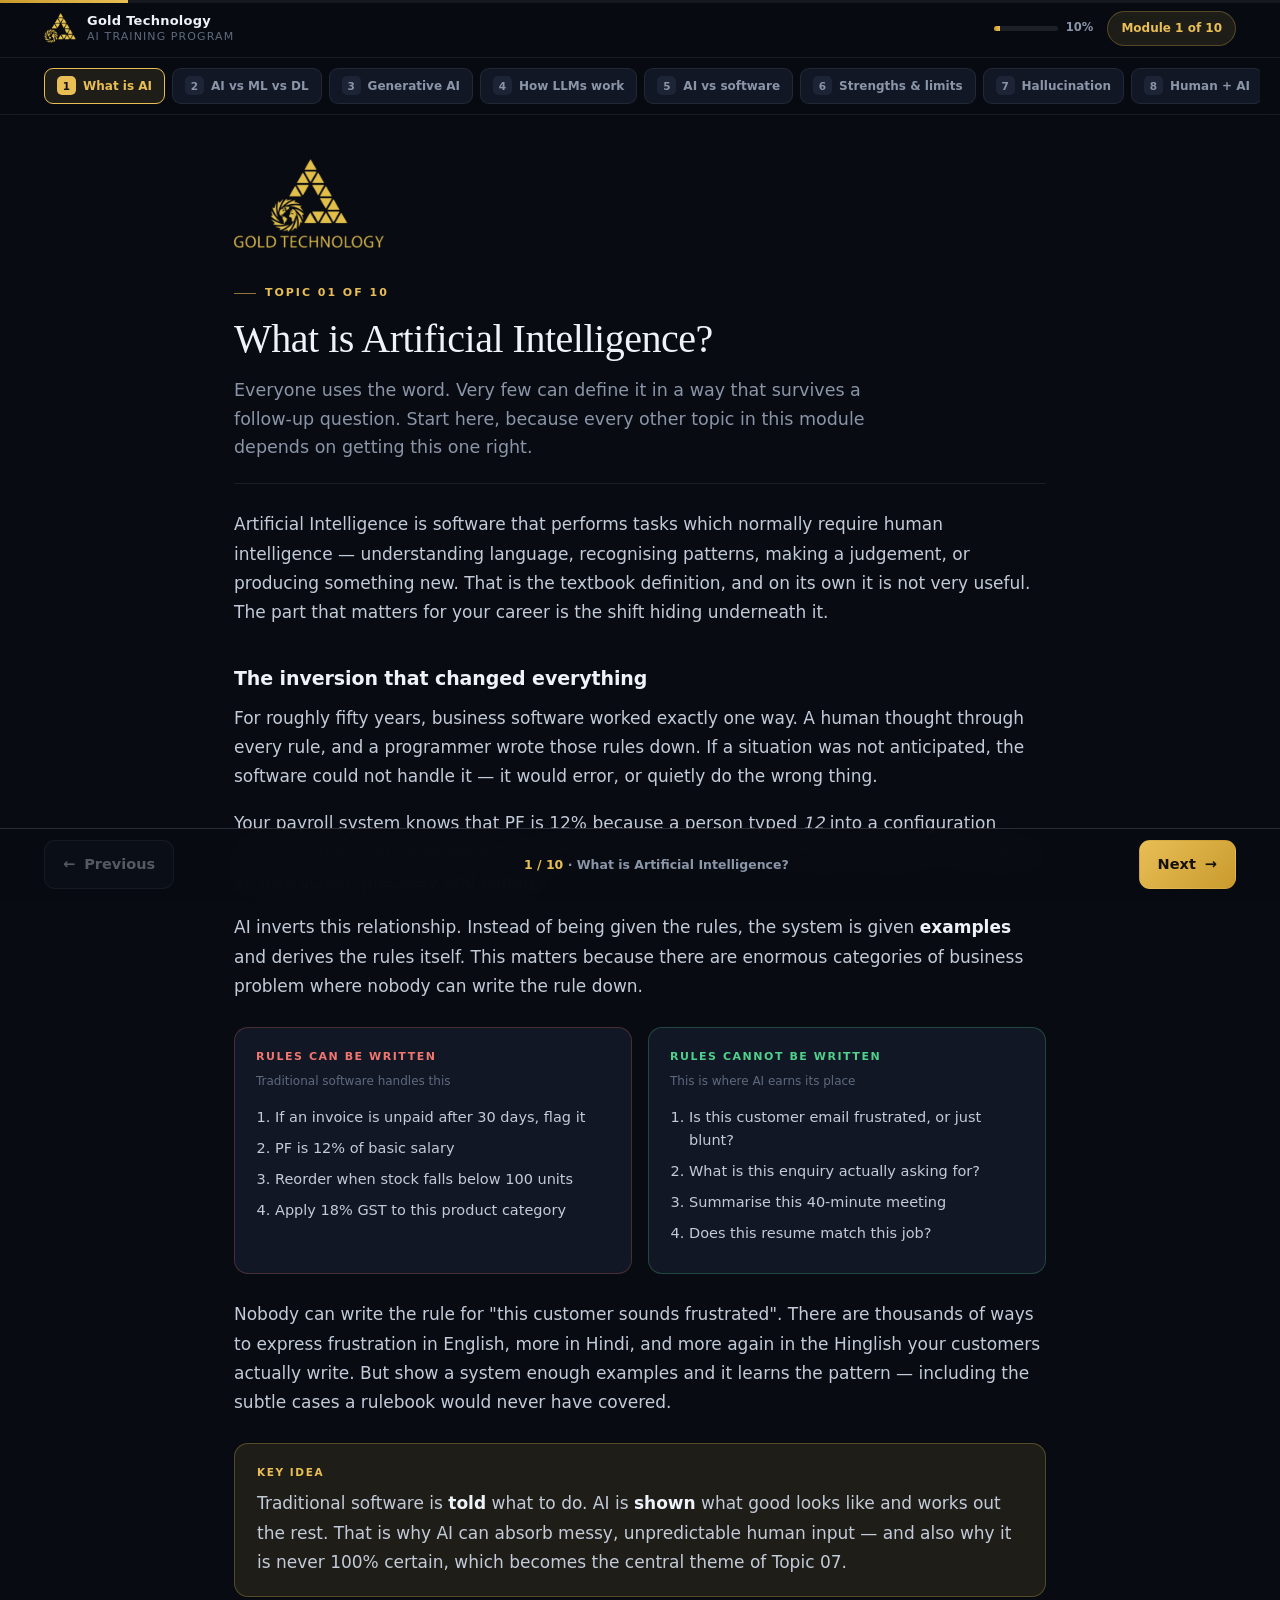
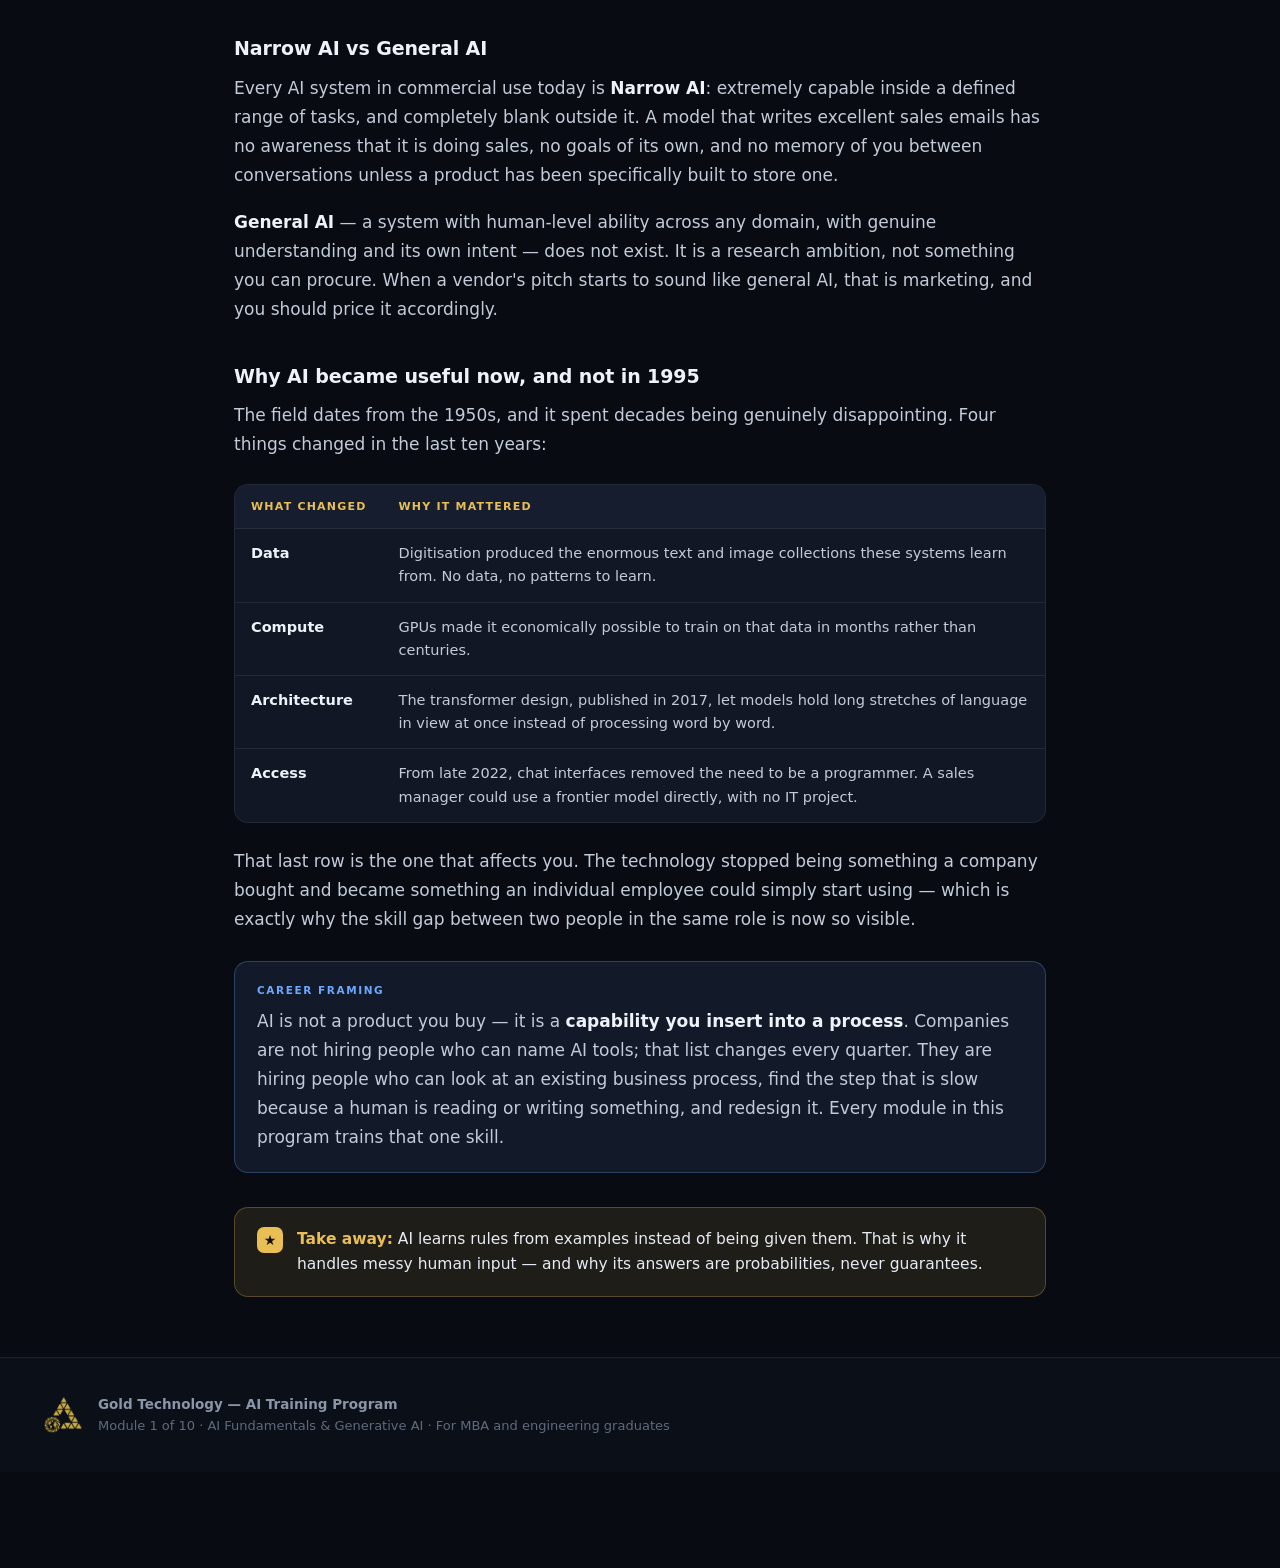
==== commit e7bace76: "Fix flow-diagram overflow on mobile and page the knowledge check Overflow The step rail's chips and " ====
--- a/index.html
+++ b/index.html
@@ -30,16 +30,16 @@
 <!-- ================= STEP RAIL ================= -->
 <nav class="rail" aria-label="Module screens">
   <div class="rail-in">
-    <button class="step" type="button"><span class="n">1</span><span class="lbl">What is AI</span></button>
-    <button class="step" type="button"><span class="n">2</span><span class="lbl">AI vs ML vs DL</span></button>
-    <button class="step" type="button"><span class="n">3</span><span class="lbl">Generative AI</span></button>
-    <button class="step" type="button"><span class="n">4</span><span class="lbl">How LLMs work</span></button>
-    <button class="step" type="button"><span class="n">5</span><span class="lbl">AI vs software</span></button>
-    <button class="step" type="button"><span class="n">6</span><span class="lbl">Strengths &amp; limits</span></button>
-    <button class="step" type="button"><span class="n">7</span><span class="lbl">Hallucination</span></button>
-    <button class="step" type="button"><span class="n">8</span><span class="lbl">Human + AI</span></button>
-    <button class="step" type="button"><span class="n">9</span><span class="lbl">Case &amp; activity</span></button>
-    <button class="step" type="button"><span class="n">10</span><span class="lbl">Knowledge check</span></button>
+    <button class="railstep" type="button"><span class="n">1</span><span class="lbl">What is AI</span></button>
+    <button class="railstep" type="button"><span class="n">2</span><span class="lbl">AI vs ML vs DL</span></button>
+    <button class="railstep" type="button"><span class="n">3</span><span class="lbl">Generative AI</span></button>
+    <button class="railstep" type="button"><span class="n">4</span><span class="lbl">How LLMs work</span></button>
+    <button class="railstep" type="button"><span class="n">5</span><span class="lbl">AI vs software</span></button>
+    <button class="railstep" type="button"><span class="n">6</span><span class="lbl">Strengths &amp; limits</span></button>
+    <button class="railstep" type="button"><span class="n">7</span><span class="lbl">Hallucination</span></button>
+    <button class="railstep" type="button"><span class="n">8</span><span class="lbl">Human + AI</span></button>
+    <button class="railstep" type="button"><span class="n">9</span><span class="lbl">Case &amp; activity</span></button>
+    <button class="railstep" type="button"><span class="n">10</span><span class="lbl">Knowledge check</span></button>
   </div>
 </nav>
 
--- a/course/assets/lesson.css
+++ b/course/assets/lesson.css
@@ -445,22 +445,22 @@
   display:flex;gap:7px;overflow-x:auto;scrollbar-width:none
 }
 .rail-in::-webkit-scrollbar{display:none}
-.step{
+.railstep{
   flex:none;border:1px solid var(--line);background:var(--panel);color:var(--muted);
   border-radius:9px;padding:7px 12px;font:inherit;font-size:12px;font-weight:700;
   cursor:pointer;white-space:nowrap;transition:.15s;display:flex;align-items:center;gap:7px
 }
-.step:hover{border-color:var(--line2);color:var(--ink)}
-.step .n{
+.railstep:hover{border-color:var(--line2);color:var(--ink)}
+.railstep .n{
   width:19px;height:19px;border-radius:5px;background:var(--raise);color:var(--muted);
   display:grid;place-items:center;font-size:10.5px;font-weight:800;flex:none
 }
-.step.seen .n{background:rgba(79,209,139,.2);color:var(--ok)}
-.step.on{border-color:var(--gold);background:var(--goldsoft);color:var(--gold)}
-.step.on .n{background:var(--gold);color:#14100A}
-.step .lbl{display:none}
-.step.on .lbl{display:inline}
-@media (min-width:900px){ .step .lbl{display:inline} }
+.railstep.seen .n{background:rgba(79,209,139,.2);color:var(--ok)}
+.railstep.on{border-color:var(--gold);background:var(--goldsoft);color:var(--gold)}
+.railstep.on .n{background:var(--gold);color:#14100A}
+.railstep .lbl{display:none}
+.railstep.on .lbl{display:inline}
+@media (min-width:900px){ .railstep .lbl{display:inline} }
 
 /* ---------- screens ---------- */
 .stage-wrap{max-width:860px;margin:0 auto;padding:0 24px;position:relative;z-index:1}
@@ -533,3 +533,7 @@
   .stepnav .mid{font-size:12px}
   .screen-head{padding-top:30px}
 }
+
+/* ---------- paged knowledge check: one question at a time ---------- */
+.q{display:none}
+.q.on{display:block;animation:screenIn .2s ease}
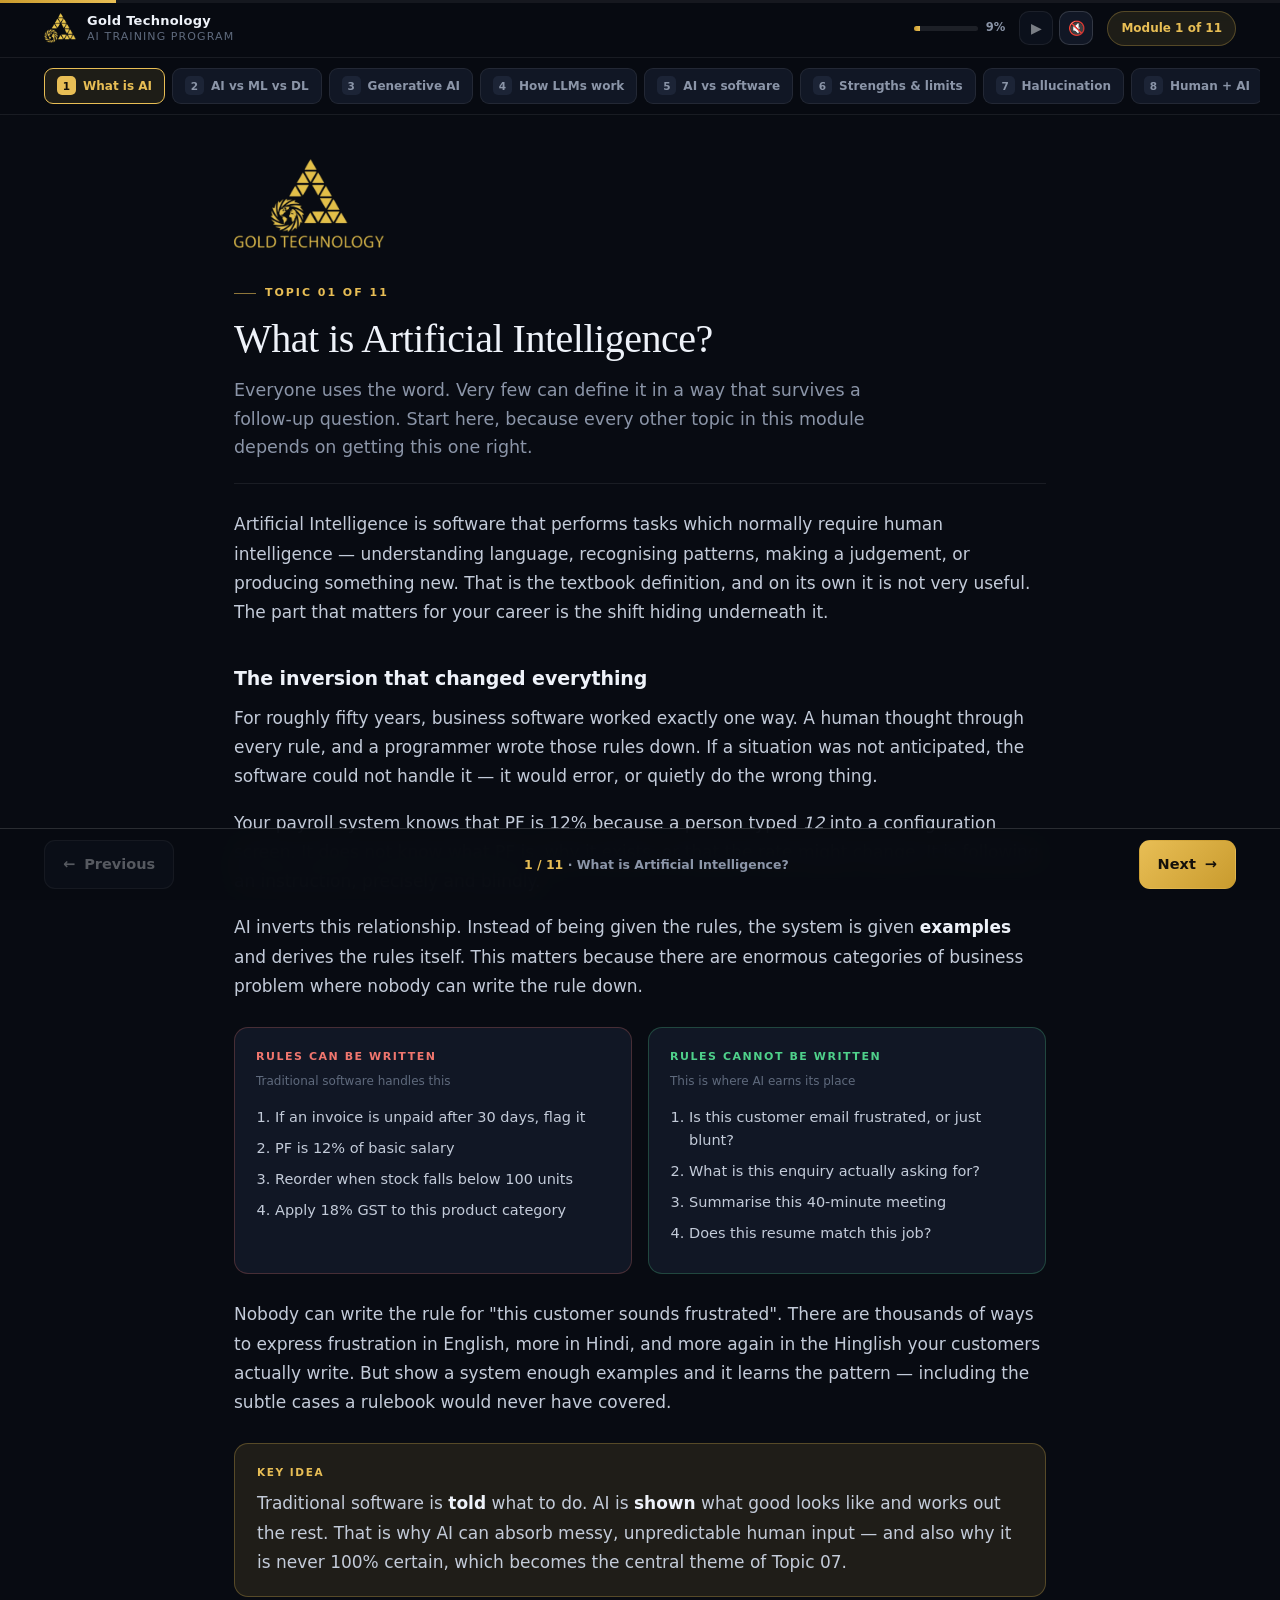
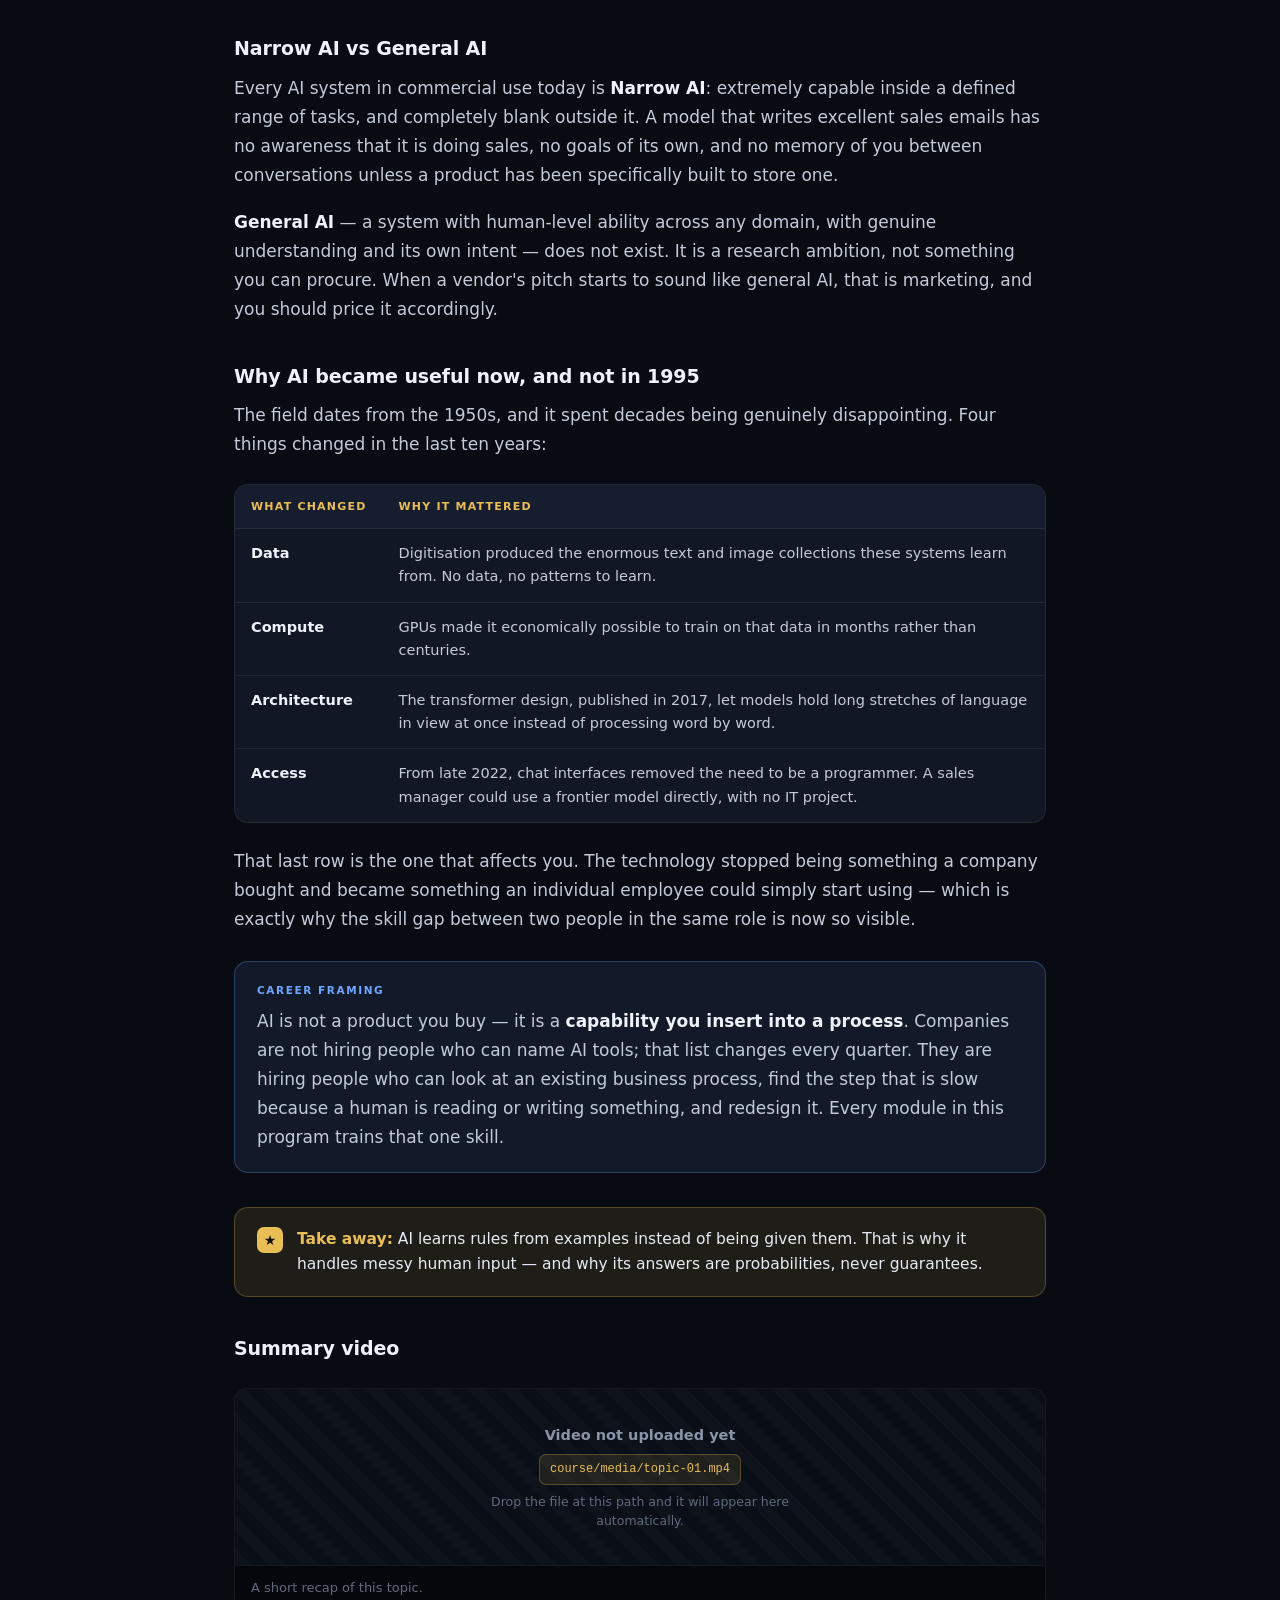
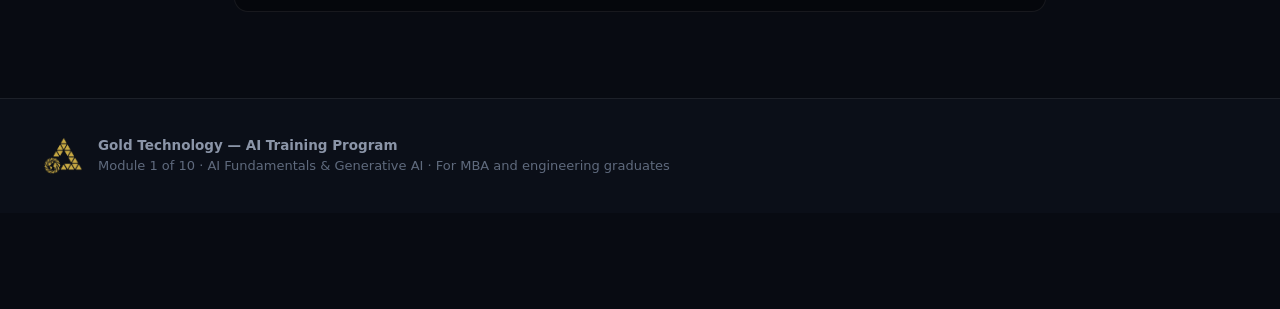
==== commit 86739de8: "Add narration controls, per-topic video slots and a scroll gate Narration - Play/pause and on/off bu" ====
--- a/index.html
+++ b/index.html
@@ -23,7 +23,11 @@
     </div>
     <div class="topbar-spacer"></div>
     <div class="topbar-pct"><span class="track"><span class="fill"></span></span><span class="val">0%</span></div>
-    <div class="topbar-chip">Module 1 of 10</div>
+    <div class="audio">
+      <button class="abtn" id="a-play" type="button" aria-label="Play narration" title="Play narration">&#9654;</button>
+      <button class="abtn" id="a-mute" type="button" aria-label="Turn narration off" title="Turn narration off">&#128266;</button>
+    </div>
+    <div class="topbar-chip">Module 1 of 11</div>
   </div>
 </header>
 
@@ -40,6 +44,7 @@
     <button class="railstep" type="button"><span class="n">8</span><span class="lbl">Human + AI</span></button>
     <button class="railstep" type="button"><span class="n">9</span><span class="lbl">Case &amp; activity</span></button>
     <button class="railstep" type="button"><span class="n">10</span><span class="lbl">Knowledge check</span></button>
+    <button class="railstep" type="button"><span class="n">11</span><span class="lbl">Summary &amp; video</span></button>
   </div>
 </nav>
 
@@ -49,7 +54,7 @@
 <section class="screen" data-title="What is Artificial Intelligence?">
   <div class="screen-head">
     <img class="hero-logo" src="course/brand/logo-full.png" alt="Gold Technology" style="width:150px;margin-bottom:26px">
-    <p class="screen-kicker">Topic 01 of 10</p>
+    <p class="screen-kicker">Topic 01 of 11</p>
     <h2>What is Artificial Intelligence?</h2>
     <p class="sub">
       Everyone uses the word. Very few can define it in a way that survives a follow-up question.
@@ -172,13 +177,20 @@
       <span class="ico">★</span>
       <p><b>Take away:</b> AI learns rules from examples instead of being given them. That is why it handles messy human input — and why its answers are probabilities, never guarantees.</p>
     </div>
+
+
+    <h3>Summary video</h3>
+    <figure class="videobox" data-topic="01" data-src="course/media/topic-01.mp4">
+      <div class="vidload">Checking for video&hellip;</div>
+      <figcaption>A short recap of this topic.</figcaption>
+    </figure>
   </div>
 </section>
 
 <!-- ============================================================ 2 -->
 <section class="screen" data-title="AI vs Machine Learning vs Deep Learning">
   <div class="screen-head">
-    <p class="screen-kicker">Topic 02 of 10</p>
+    <p class="screen-kicker">Topic 02 of 11</p>
     <h2>AI vs Machine Learning vs Deep Learning</h2>
     <p class="sub">
       Three terms, used interchangeably by almost everybody, that actually sit inside one another.
@@ -291,13 +303,20 @@
       <span class="ico">★</span>
       <p><b>Take away:</b> They nest, they do not compete. AI is the goal, ML is the method, deep learning is the breakthrough, generative AI is the application you use every day.</p>
     </div>
+
+
+    <h3>Summary video</h3>
+    <figure class="videobox" data-topic="02" data-src="course/media/topic-02.mp4">
+      <div class="vidload">Checking for video&hellip;</div>
+      <figcaption>A short recap of this topic.</figcaption>
+    </figure>
   </div>
 </section>
 
 <!-- ============================================================ 3 -->
 <section class="screen" data-title="What is Generative AI?">
   <div class="screen-head">
-    <p class="screen-kicker">Topic 03 of 10</p>
+    <p class="screen-kicker">Topic 03 of 11</p>
     <h2>What is Generative AI?</h2>
     <p class="sub">
       This is the change that pulled AI out of the data science team and put it on every desk in the
@@ -370,13 +389,20 @@
       <span class="ico">★</span>
       <p><b>Take away:</b> Predictive AI describes what exists; generative AI creates what does not. Because business output is mostly content, this is the version that reaches every role.</p>
     </div>
+
+
+    <h3>Summary video</h3>
+    <figure class="videobox" data-topic="03" data-src="course/media/topic-03.mp4">
+      <div class="vidload">Checking for video&hellip;</div>
+      <figcaption>A short recap of this topic.</figcaption>
+    </figure>
   </div>
 </section>
 
 <!-- ============================================================ 4 -->
 <section class="screen" data-title="How LLMs actually work">
   <div class="screen-head">
-    <p class="screen-kicker">Topic 04 of 10</p>
+    <p class="screen-kicker">Topic 04 of 11</p>
     <h2>How a ChatGPT-type system actually works</h2>
     <p class="sub">
       You do not need the mathematics. You do need an accurate mental model — because nearly every
@@ -467,13 +493,20 @@
       <span class="ico">★</span>
       <p><b>Take away:</b> An LLM predicts the next token from what is in its context window. It does not retrieve facts, and it cannot tell when it is wrong.</p>
     </div>
+
+
+    <h3>Summary video</h3>
+    <figure class="videobox" data-topic="04" data-src="course/media/topic-04.mp4">
+      <div class="vidload">Checking for video&hellip;</div>
+      <figcaption>A short recap of this topic.</figcaption>
+    </figure>
   </div>
 </section>
 
 <!-- ============================================================ 5 -->
 <section class="screen" data-title="Generative AI vs traditional software">
   <div class="screen-head">
-    <p class="screen-kicker">Topic 05 of 10</p>
+    <p class="screen-kicker">Topic 05 of 11</p>
     <h2>Generative AI vs traditional software</h2>
     <p class="sub">
       Both are software, and that is where the similarity stops. Confusing the two is the most
@@ -557,13 +590,20 @@
       <span class="ico">★</span>
       <p><b>Take away:</b> Exactness and accountability belong to conventional software. Language, ambiguity and judgement belong to AI. Great systems use AI to feed clean data into software.</p>
     </div>
+
+
+    <h3>Summary video</h3>
+    <figure class="videobox" data-topic="05" data-src="course/media/topic-05.mp4">
+      <div class="vidload">Checking for video&hellip;</div>
+      <figcaption>A short recap of this topic.</figcaption>
+    </figure>
   </div>
 </section>
 
 <!-- ============================================================ 6 -->
 <section class="screen" data-title="Capabilities and limitations">
   <div class="screen-head">
-    <p class="screen-kicker">Topic 06 of 10</p>
+    <p class="screen-kicker">Topic 06 of 11</p>
     <h2>AI capabilities and limitations</h2>
     <p class="sub">
       Professional competence with AI is mostly knowing where the boundary sits. Underestimate it and
@@ -614,13 +654,20 @@
       <span class="ico">★</span>
       <p><b>Take away:</b> Excellent at language, structure and volume. Unreliable on current facts, exact arithmetic and anything requiring accountability.</p>
     </div>
+
+
+    <h3>Summary video</h3>
+    <figure class="videobox" data-topic="06" data-src="course/media/topic-06.mp4">
+      <div class="vidload">Checking for video&hellip;</div>
+      <figcaption>A short recap of this topic.</figcaption>
+    </figure>
   </div>
 </section>
 
 <!-- ============================================================ 7 -->
 <section class="screen" data-title="Hallucination, bias and inaccuracy">
   <div class="screen-head">
-    <p class="screen-kicker">Topic 07 of 10</p>
+    <p class="screen-kicker">Topic 07 of 11</p>
     <h2>Hallucination, bias and inaccurate information</h2>
     <p class="sub">
       This is the topic that separates someone who is employable with AI from someone who is a
@@ -706,13 +753,20 @@
       <span class="ico">★</span>
       <p><b>Take away:</b> Confident and correct are different things. Ground the model in real sources, verify every number, and never let unchecked output reach a customer.</p>
     </div>
+
+
+    <h3>Summary video</h3>
+    <figure class="videobox" data-topic="07" data-src="course/media/topic-07.mp4">
+      <div class="vidload">Checking for video&hellip;</div>
+      <figcaption>A short recap of this topic.</figcaption>
+    </figure>
   </div>
 </section>
 
 <!-- ============================================================ 8 -->
 <section class="screen" data-title="Human + AI collaboration">
   <div class="screen-head">
-    <p class="screen-kicker">Topic 08 of 10</p>
+    <p class="screen-kicker">Topic 08 of 11</p>
     <h2>Human + AI collaboration</h2>
     <p class="sub">
       The useful question was never "will AI replace this job". It is "which parts of this job should
@@ -773,13 +827,20 @@
       <span class="ico">★</span>
       <p><b>Take away:</b> AI does the reading, drafting and structuring. Humans frame the task, verify the output and own the decision. Frame → Generate → Verify → Decide.</p>
     </div>
+
+
+    <h3>Summary video</h3>
+    <figure class="videobox" data-topic="08" data-src="course/media/topic-08.mp4">
+      <div class="vidload">Checking for video&hellip;</div>
+      <figcaption>A short recap of this topic.</figcaption>
+    </figure>
   </div>
 </section>
 
 <!-- ============================================================ 9 -->
 <section class="screen" data-title="Case study and practical activity">
   <div class="screen-head">
-    <p class="screen-kicker">Topic 09 of 10 · Case &amp; activity</p>
+    <p class="screen-kicker">Topic 09 of 11 · Case &amp; activity</p>
     <h2>500 customer enquiries every month</h2>
     <p class="sub">
       Everything so far, applied to one ordinary business problem — then handed to you to do
@@ -911,13 +972,20 @@
       <span class="ico">★</span>
       <p><b>Take away:</b> AI reads and structures at volume with perfect consistency. The human still decides — and still catches what the model invented.</p>
     </div>
+
+
+    <h3>Summary video</h3>
+    <figure class="videobox" data-topic="09" data-src="course/media/topic-09.mp4">
+      <div class="vidload">Checking for video&hellip;</div>
+      <figcaption>A short recap of this topic.</figcaption>
+    </figure>
   </div>
 </section>
 
 <!-- ============================================================ 10 -->
 <section class="screen" data-title="Knowledge check">
   <div class="screen-head">
-    <p class="screen-kicker">Topic 10 of 10</p>
+    <p class="screen-kicker">Topic 10 of 11</p>
     <h2>Knowledge check</h2>
     <p class="sub">
       Eight questions covering the whole module. Each answer explains the reasoning, so a wrong
@@ -931,7 +999,48 @@
       <span id="score-t"></span>
       <button class="btn" id="retry">Try again</button>
     </div>
-
+  </div>
+</section>
+
+
+<!-- ============================================================ 11 -->
+<section class="screen" data-title="Module summary and video">
+  <div class="screen-head">
+    <p class="screen-kicker">Topic 11 of 11</p>
+    <h2>Module summary</h2>
+    <p class="sub">
+      The whole module in one place — the ten things worth remembering, and the video walkthrough.
+      Come back to this screen before Module 2, or before an interview.
+    </p>
+  </div>
+  <div class="screen-body">
+
+    <h3>The ten things to remember</h3>
+    <div class="recap">
+      <div class="recap-item"><span class="num">1</span><div><b>AI learns rules from examples</b><span>Traditional software is told what to do; AI is shown what good looks like. That is why it handles messy human input — and why it is never fully certain.</span></div></div>
+      <div class="recap-item"><span class="num">2</span><div><b>AI ⊃ ML ⊃ Deep Learning ⊃ Generative AI</b><span>They nest, they do not compete. AI is the goal, ML the method, deep learning the breakthrough, generative AI the part you use daily.</span></div></div>
+      <div class="recap-item"><span class="num">3</span><div><b>Generative AI creates, predictive AI describes</b><span>Because almost all business output is content, this is the version that reached every role rather than just the data team.</span></div></div>
+      <div class="recap-item"><span class="num">4</span><div><b>An LLM predicts the next token</b><span>It is not looking anything up. Everything it can see sits in the context window — if you did not paste it in, the model does not know it.</span></div></div>
+      <div class="recap-item"><span class="num">5</span><div><b>Exactness belongs to software</b><span>GST, payroll and invoice totals go to conventional systems. Language, ambiguity and judgement go to AI. The best designs use AI to feed clean data into software.</span></div></div>
+      <div class="recap-item"><span class="num">6</span><div><b>Strong at language, weak on facts</b><span>Excellent at summarising, drafting and structuring. Unreliable on current facts, exact arithmetic and anything needing accountability.</span></div></div>
+      <div class="recap-item"><span class="num">7</span><div><b>Confident is not the same as correct</b><span>Hallucination comes from the mechanism itself. Ground the model in real sources, verify every number, and never let unchecked output reach a customer.</span></div></div>
+      <div class="recap-item"><span class="num">8</span><div><b>Frame → Generate → Verify → Decide</b><span>AI does step 2. The other three are human, and that is where the professional skill and the accountability live.</span></div></div>
+      <div class="recap-item"><span class="num">9</span><div><b>Read, classify, extract, summarise</b><span>One workflow underpins most business AI. You will meet it again as lead qualification, ticket triage, resume screening and PO processing.</span></div></div>
+      <div class="recap-item"><span class="num">10</span><div><b>Redesign the process, not just the task</b><span>Employers are not hiring people who can name AI tools. They are hiring people who can find the slow step in a process and rebuild it.</span></div></div>
+    </div>
+
+    <div class="takeaway">
+      <span class="ico">★</span>
+      <p><b>You are ready for Module 2.</b> Everything from here on is this foundation pointed at a specific business function — starting with Prompt Engineering, which is the skill the rest of the program runs on.</p>
+    </div>
+
+
+
+    <h3>Summary video</h3>
+    <figure class="videobox" data-topic="11" data-src="course/media/ai-introduction-lesson.mp4">
+      <div class="vidload">Checking for video&hellip;</div>
+      <figcaption>AI Introduction &mdash; video lesson covering the module.</figcaption>
+    </figure>
     <nav class="mnav">
       <p class="mnav-label">Continue the program</p>
       <div class="ghost"></div>
@@ -947,6 +1056,7 @@
 </div><!-- /stage-wrap -->
 
 <!-- ================= FIXED PREV / NEXT ================= -->
+<div class="gatehint" id="gatehint">Scroll down to continue ↓</div>
 <div class="stepnav">
   <div class="stepnav-in">
     <button class="navbtn" id="nav-prev" type="button">←<span class="word"> Previous</span></button>
--- a/course/assets/lesson.css
+++ b/course/assets/lesson.css
@@ -537,3 +537,91 @@
 /* ---------- paged knowledge check: one question at a time ---------- */
 .q{display:none}
 .q.on{display:block;animation:screenIn .2s ease}
+
+/* =====================================================================
+   NARRATION CONTROLS, VIDEO SCREEN, SCROLL GATE
+   ===================================================================== */
+
+/* ---------- narration buttons in the top bar ---------- */
+.audio{display:flex;align-items:center;gap:6px;flex:none}
+.abtn{
+  width:34px;height:34px;flex:none;border-radius:10px;
+  border:1px solid var(--line2);background:var(--panel);color:var(--ink);
+  font:inherit;font-size:14px;line-height:1;cursor:pointer;transition:.15s;
+  display:grid;place-items:center
+}
+.abtn:hover{border-color:var(--gold);color:var(--gold)}
+.abtn.on{border-color:var(--gold);background:var(--goldsoft);color:var(--gold)}
+.abtn.off{opacity:.5}
+.abtn[hidden]{display:none}
+
+/* ---------- highlighted sentence while narrating ---------- */
+.speaking{
+  background:linear-gradient(90deg,rgba(232,190,85,.16),rgba(232,190,85,.05));
+  box-shadow:inset 2px 0 0 var(--gold);border-radius:0 6px 6px 0
+}
+
+/* ---------- video screen ---------- */
+.videobox{
+  border:1px solid var(--line);border-radius:var(--r);overflow:hidden;
+  background:#05070C;margin:26px 0
+}
+.videobox video{display:block;width:100%;height:auto;background:#05070C}
+.videobox figcaption{
+  padding:12px 16px;border-top:1px solid var(--line);
+  font-size:13px;color:var(--dim);line-height:1.6
+}
+.recap{display:grid;gap:10px;margin:26px 0}
+.recap-item{
+  display:flex;gap:14px;align-items:flex-start;
+  border:1px solid var(--line);border-radius:12px;background:var(--panel);padding:14px 16px
+}
+.recap-item .num{
+  flex:none;width:26px;height:26px;border-radius:7px;background:var(--raise);color:var(--gold);
+  display:grid;place-items:center;font-size:12px;font-weight:800
+}
+.recap-item div{min-width:0}
+.recap-item b{display:block;font-size:14.5px;color:var(--ink);font-weight:650;line-height:1.45;margin-bottom:3px}
+.recap-item span{display:block;font-size:13.5px;color:var(--muted);line-height:1.55}
+
+/* ---------- scroll gate hint ---------- */
+.stepnav .mid .gate{color:var(--gold)}
+.gatehint{
+  position:fixed;left:50%;transform:translateX(-50%);
+  bottom:calc(78px + env(safe-area-inset-bottom,0px));z-index:54;
+  border:1px solid var(--goldline);background:rgba(20,16,10,.94);color:var(--gold);
+  border-radius:999px;padding:7px 16px;font-size:12.5px;font-weight:700;
+  box-shadow:0 6px 20px rgba(0,0,0,.45);pointer-events:none;
+  opacity:0;transition:opacity .25s
+}
+.gatehint.show{opacity:1}
+@media (max-width:680px){
+  .abtn{width:32px;height:32px;font-size:13px}
+  .topbar-chip{padding:6px 10px;font-size:11.5px}
+  .gatehint{bottom:calc(74px + env(safe-area-inset-bottom,0px));font-size:12px}
+}
+
+/* ---------- placeholder shown when a topic video has not been uploaded ---------- */
+.vidmissing{
+  display:grid;gap:7px;place-items:center;text-align:center;
+  padding:34px 22px;background:
+    repeating-linear-gradient(45deg,rgba(255,255,255,.014) 0 12px,transparent 12px 24px),#0A0E17
+}
+.vidmissing b{font-size:14.5px;font-weight:650;color:var(--muted)}
+.vidmissing code{
+  font-family:ui-monospace,SFMono-Regular,Menlo,Consolas,monospace;font-size:12px;
+  color:var(--gold);background:var(--goldsoft);border:1px solid var(--goldline);
+  border-radius:7px;padding:4px 10px;word-break:break-all
+}
+.vidmissing span{font-size:12.5px;color:var(--dim);max-width:44ch;line-height:1.55}
+
+.vidload{
+  display:grid;place-items:center;padding:34px 22px;
+  font-size:13px;color:var(--dim);background:#0A0E17
+}
+
+/* narration buttons need the room on small phones — the mark carries the brand */
+@media (max-width:440px){
+  .brand-txt{display:none}
+  .topbar-in{gap:10px}
+}
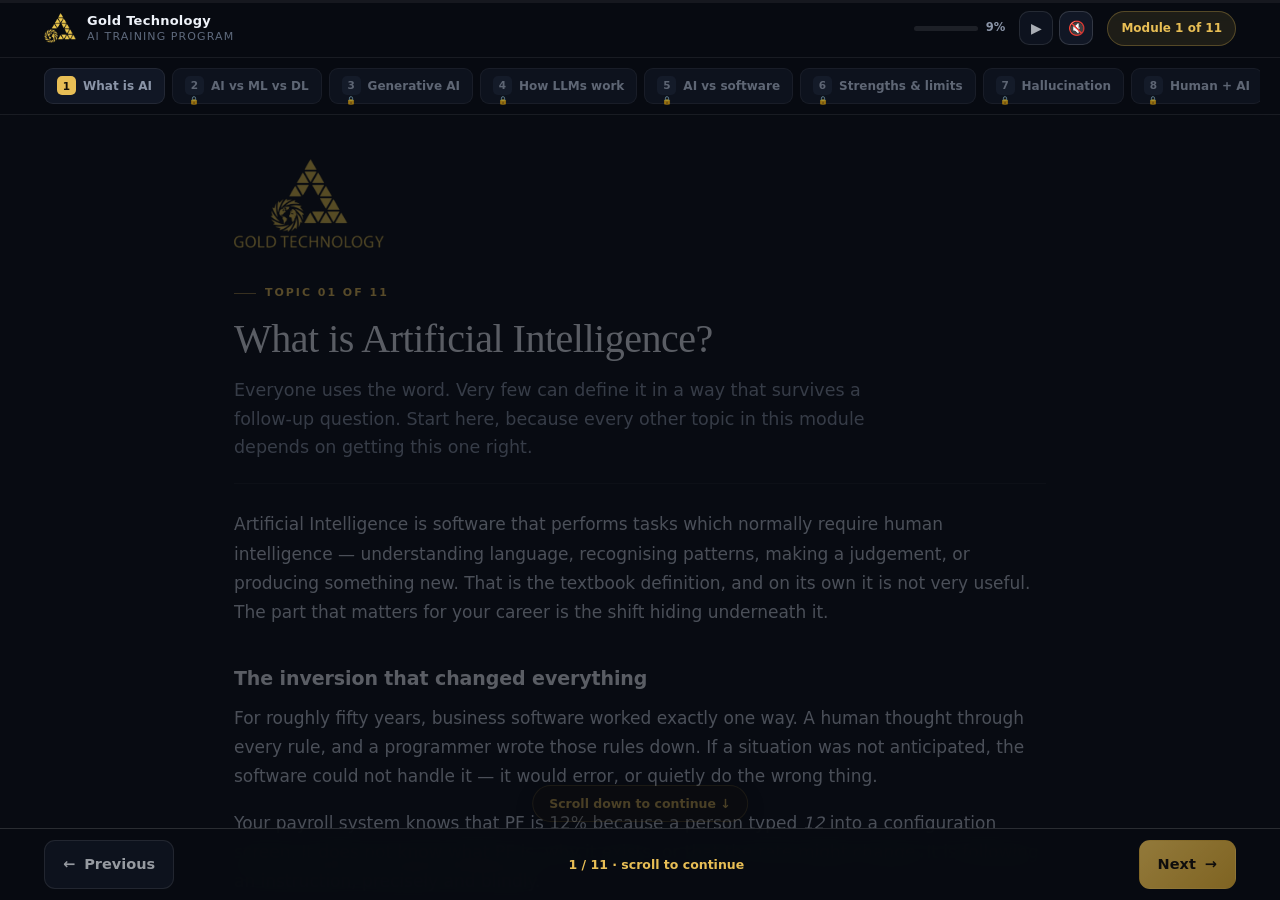
==== commit 1798f9e7: "Gate the step rail, stand in the module video, and move Module 1 to a named URL Rail navigation The " ====
--- a/index.html
+++ b/index.html
@@ -2,1175 +2,26 @@
 <html lang="en">
 <head>
 <meta charset="utf-8">
-<meta name="viewport" content="width=device-width, initial-scale=1, viewport-fit=cover">
+<meta name="viewport" content="width=device-width, initial-scale=1">
 <meta name="color-scheme" content="dark">
-<meta name="description" content="Module 1 — AI Fundamentals & Generative AI. Gold Technology AI Training Program for MBA and engineering graduates.">
-<title>Module 1 — AI Fundamentals &amp; Generative AI | Gold Technology</title>
-<link rel="stylesheet" href="course/assets/lesson.css">
+<title>Gold Technology — AI Training Program</title>
+<link rel="canonical" href="module-1-ai-fundamentals-generative-ai/">
+<meta http-equiv="refresh" content="0; url=module-1-ai-fundamentals-generative-ai/">
+<style>
+  body{margin:0;min-height:100vh;display:grid;place-items:center;background:#080B12;color:#C3CBD9;
+       font-family:"Segoe UI",system-ui,-apple-system,Roboto,Helvetica,Arial,sans-serif;text-align:center}
+  .box{padding:32px}
+  img{width:180px;margin:0 auto 26px;display:block}
+  p{margin:0 0 20px;color:#8B95A8;font-size:15px}
+  a{display:inline-block;padding:13px 26px;border-radius:12px;color:#14100A;font-weight:800;
+    text-decoration:none;background:linear-gradient(135deg,#E8BE55,#C99B2E)}
+</style>
 </head>
-<body class="screens">
-
-<div class="progress"><i id="bar"></i></div>
-
-<header class="topbar">
-  <div class="topbar-in">
-    <div class="brand">
-      <img src="course/brand/logo-mark.png" alt="Gold Technology">
-      <div class="brand-txt">
-        <div class="brand-name">Gold Technology</div>
-        <div class="brand-sub">AI Training Program</div>
-      </div>
-    </div>
-    <div class="topbar-spacer"></div>
-    <div class="topbar-pct"><span class="track"><span class="fill"></span></span><span class="val">0%</span></div>
-    <div class="audio">
-      <button class="abtn" id="a-play" type="button" aria-label="Play narration" title="Play narration">&#9654;</button>
-      <button class="abtn" id="a-mute" type="button" aria-label="Turn narration off" title="Turn narration off">&#128266;</button>
-    </div>
-    <div class="topbar-chip">Module 1 of 11</div>
+<body>
+  <div class="box">
+    <img src="course/brand/logo-full.png" alt="Gold Technology">
+    <p>Opening the AI Training Program&hellip;</p>
+    <a href="module-1-ai-fundamentals-generative-ai/">Start Module 1 — AI Fundamentals &amp; Generative AI</a>
   </div>
-</header>
-
-<!-- ================= STEP RAIL ================= -->
-<nav class="rail" aria-label="Module screens">
-  <div class="rail-in">
-    <button class="railstep" type="button"><span class="n">1</span><span class="lbl">What is AI</span></button>
-    <button class="railstep" type="button"><span class="n">2</span><span class="lbl">AI vs ML vs DL</span></button>
-    <button class="railstep" type="button"><span class="n">3</span><span class="lbl">Generative AI</span></button>
-    <button class="railstep" type="button"><span class="n">4</span><span class="lbl">How LLMs work</span></button>
-    <button class="railstep" type="button"><span class="n">5</span><span class="lbl">AI vs software</span></button>
-    <button class="railstep" type="button"><span class="n">6</span><span class="lbl">Strengths &amp; limits</span></button>
-    <button class="railstep" type="button"><span class="n">7</span><span class="lbl">Hallucination</span></button>
-    <button class="railstep" type="button"><span class="n">8</span><span class="lbl">Human + AI</span></button>
-    <button class="railstep" type="button"><span class="n">9</span><span class="lbl">Case &amp; activity</span></button>
-    <button class="railstep" type="button"><span class="n">10</span><span class="lbl">Knowledge check</span></button>
-    <button class="railstep" type="button"><span class="n">11</span><span class="lbl">Summary &amp; video</span></button>
-  </div>
-</nav>
-
-<div class="stage-wrap">
-
-<!-- ============================================================ 1 -->
-<section class="screen" data-title="What is Artificial Intelligence?">
-  <div class="screen-head">
-    <img class="hero-logo" src="course/brand/logo-full.png" alt="Gold Technology" style="width:150px;margin-bottom:26px">
-    <p class="screen-kicker">Topic 01 of 11</p>
-    <h2>What is Artificial Intelligence?</h2>
-    <p class="sub">
-      Everyone uses the word. Very few can define it in a way that survives a follow-up question.
-      Start here, because every other topic in this module depends on getting this one right.
-    </p>
-  </div>
-  <div class="screen-body">
-
-    <p>
-      Artificial Intelligence is software that performs tasks which normally require human
-      intelligence — understanding language, recognising patterns, making a judgement, or producing
-      something new. That is the textbook definition, and on its own it is not very useful. The part
-      that matters for your career is the shift hiding underneath it.
-    </p>
-
-    <h3>The inversion that changed everything</h3>
-    <p>
-      For roughly fifty years, business software worked exactly one way. A human thought through
-      every rule, and a programmer wrote those rules down. If a situation was not anticipated, the
-      software could not handle it — it would error, or quietly do the wrong thing.
-    </p>
-    <p>
-      Your payroll system knows that PF is 12% because a person typed <em>12</em> into a
-      configuration screen. It does not know what PF is, why it exists, or that the rate might
-      change. It is following an instruction, precisely and blindly.
-    </p>
-    <p>
-      AI inverts this relationship. Instead of being given the rules, the system is given
-      <strong>examples</strong> and derives the rules itself. This matters because there are enormous
-      categories of business problem where nobody can write the rule down.
-    </p>
-
-    <div class="vs">
-      <div class="col bad">
-        <h5>Rules can be written</h5>
-        <p class="tag">Traditional software handles this</p>
-        <ol>
-          <li>If an invoice is unpaid after 30 days, flag it</li>
-          <li>PF is 12% of basic salary</li>
-          <li>Reorder when stock falls below 100 units</li>
-          <li>Apply 18% GST to this product category</li>
-        </ol>
-      </div>
-      <div class="col good">
-        <h5>Rules cannot be written</h5>
-        <p class="tag">This is where AI earns its place</p>
-        <ol>
-          <li>Is this customer email frustrated, or just blunt?</li>
-          <li>What is this enquiry actually asking for?</li>
-          <li>Summarise this 40-minute meeting</li>
-          <li>Does this resume match this job?</li>
-        </ol>
-      </div>
-    </div>
-
-    <p>
-      Nobody can write the rule for "this customer sounds frustrated". There are thousands of ways to
-      express frustration in English, more in Hindi, and more again in the Hinglish your customers
-      actually write. But show a system enough examples and it learns the pattern — including the
-      subtle cases a rulebook would never have covered.
-    </p>
-
-    <div class="call key">
-      <div class="call-t">Key idea</div>
-      <p>
-        Traditional software is <strong>told</strong> what to do. AI is <strong>shown</strong> what
-        good looks like and works out the rest. That is why AI can absorb messy, unpredictable human
-        input — and also why it is never 100% certain, which becomes the central theme of Topic 07.
-      </p>
-    </div>
-
-    <h3>Narrow AI vs General AI</h3>
-    <p>
-      Every AI system in commercial use today is <strong>Narrow AI</strong>: extremely capable inside
-      a defined range of tasks, and completely blank outside it. A model that writes excellent sales
-      emails has no awareness that it is doing sales, no goals of its own, and no memory of you
-      between conversations unless a product has been specifically built to store one.
-    </p>
-    <p>
-      <strong>General AI</strong> — a system with human-level ability across any domain, with genuine
-      understanding and its own intent — does not exist. It is a research ambition, not something you
-      can procure. When a vendor's pitch starts to sound like general AI, that is marketing, and you
-      should price it accordingly.
-    </p>
-
-    <h3>Why AI became useful now, and not in 1995</h3>
-    <p>
-      The field dates from the 1950s, and it spent decades being genuinely disappointing. Four things
-      changed in the last ten years:
-    </p>
-    <div class="tw">
-      <table>
-        <thead><tr><th>What changed</th><th>Why it mattered</th></tr></thead>
-        <tbody>
-          <tr><td><b>Data</b></td><td>Digitisation produced the enormous text and image collections these systems learn from. No data, no patterns to learn.</td></tr>
-          <tr><td><b>Compute</b></td><td>GPUs made it economically possible to train on that data in months rather than centuries.</td></tr>
-          <tr><td><b>Architecture</b></td><td>The transformer design, published in 2017, let models hold long stretches of language in view at once instead of processing word by word.</td></tr>
-          <tr><td><b>Access</b></td><td>From late 2022, chat interfaces removed the need to be a programmer. A sales manager could use a frontier model directly, with no IT project.</td></tr>
-        </tbody>
-      </table>
-    </div>
-    <p>
-      That last row is the one that affects you. The technology stopped being something a company
-      bought and became something an individual employee could simply start using — which is exactly
-      why the skill gap between two people in the same role is now so visible.
-    </p>
-
-    <div class="call job">
-      <div class="call-t">Career framing</div>
-      <p>
-        AI is not a product you buy — it is a <strong>capability you insert into a process</strong>.
-        Companies are not hiring people who can name AI tools; that list changes every quarter. They
-        are hiring people who can look at an existing business process, find the step that is slow
-        because a human is reading or writing something, and redesign it. Every module in this
-        program trains that one skill.
-      </p>
-    </div>
-
-    <div class="takeaway">
-      <span class="ico">★</span>
-      <p><b>Take away:</b> AI learns rules from examples instead of being given them. That is why it handles messy human input — and why its answers are probabilities, never guarantees.</p>
-    </div>
-
-
-    <h3>Summary video</h3>
-    <figure class="videobox" data-topic="01" data-src="course/media/topic-01.mp4">
-      <div class="vidload">Checking for video&hellip;</div>
-      <figcaption>A short recap of this topic.</figcaption>
-    </figure>
-  </div>
-</section>
-
-<!-- ============================================================ 2 -->
-<section class="screen" data-title="AI vs Machine Learning vs Deep Learning">
-  <div class="screen-head">
-    <p class="screen-kicker">Topic 02 of 11</p>
-    <h2>AI vs Machine Learning vs Deep Learning</h2>
-    <p class="sub">
-      Three terms, used interchangeably by almost everybody, that actually sit inside one another.
-      Placing them correctly is a standard interview question — and getting it wrong signals that you
-      learned AI from headlines.
-    </p>
-  </div>
-  <div class="screen-body">
-
-    <div class="figure">
-      <svg viewBox="0 0 720 340" role="img" aria-label="Nested diagram: Artificial Intelligence contains Machine Learning, which contains Deep Learning, which contains Generative AI">
-        <rect x="14" y="14" width="692" height="312" rx="18" fill="rgba(232,190,85,.05)" stroke="#E8BE55" stroke-opacity=".45"/>
-        <text x="36" y="46" fill="#E8BE55" font-family="Georgia,serif" font-size="17">Artificial Intelligence</text>
-        <text x="36" y="68" fill="#8B95A8" font-family="Segoe UI,system-ui,sans-serif" font-size="12.5">The goal — machines doing intelligent tasks</text>
-        <rect x="48" y="84" width="624" height="228" rx="15" fill="rgba(110,168,254,.06)" stroke="#6EA8FE" stroke-opacity=".42"/>
-        <text x="70" y="114" fill="#6EA8FE" font-family="Georgia,serif" font-size="16">Machine Learning</text>
-        <text x="70" y="135" fill="#8B95A8" font-family="Segoe UI,system-ui,sans-serif" font-size="12.5">The method — learning patterns from data</text>
-        <rect x="82" y="151" width="556" height="145" rx="13" fill="rgba(79,209,139,.06)" stroke="#4FD18B" stroke-opacity=".42"/>
-        <text x="104" y="180" fill="#4FD18B" font-family="Georgia,serif" font-size="15">Deep Learning</text>
-        <text x="104" y="200" fill="#8B95A8" font-family="Segoe UI,system-ui,sans-serif" font-size="12.5">Multi-layer neural networks that find features themselves</text>
-        <rect x="116" y="214" width="488" height="66" rx="11" fill="rgba(232,190,85,.13)" stroke="#E8BE55" stroke-opacity=".6"/>
-        <text x="138" y="242" fill="#EEF2F9" font-family="Georgia,serif" font-size="15">Generative AI</text>
-        <text x="138" y="263" fill="#C3CBD9" font-family="Segoe UI,system-ui,sans-serif" font-size="12.5">Creates new content — this is where ChatGPT sits</text>
-      </svg>
-      <p class="cap">They nest. Generative AI is a specific use of deep learning, which is a specific kind of machine learning, which is one route to AI.</p>
-    </div>
-
-    <h3>How machine learning actually learns</h3>
-    <p>
-      Strip away the mathematics and the process is simple. You collect examples where you already
-      know the answer — say, 5,000 past leads and whether each one eventually bought. You show the
-      system the inputs together with the known outcomes. It adjusts its internal weights until its
-      predictions match those outcomes reasonably well. Then you give it a lead it has never seen,
-      and it predicts.
-    </p>
-    <div class="flow">
-      <div class="step"><b>1 · Training data</b><span>Past examples where the answer is already known.</span></div>
-      <div class="arw">→</div>
-      <div class="step"><b>2 · Training</b><span>The model adjusts itself until its predictions match the known answers.</span></div>
-      <div class="arw">→</div>
-      <div class="step"><b>3 · Prediction</b><span>It is given new, unseen input and produces an answer.</span></div>
-    </div>
-    <p>
-      This is why <strong>data quality decides model quality</strong>. If your past lead records are
-      incomplete, or your labels were applied inconsistently, the model faithfully learns that mess.
-      There is no clever algorithm that repairs bad training data — a point Module 6 returns to in
-      detail.
-    </p>
-
-    <h3>The distinction that actually matters</h3>
-    <p>
-      Classical machine learning needs a human to decide what the model should look at. To predict
-      lead quality, somebody must decide that company size, industry and budget are the useful
-      signals. That step is called feature engineering, and it puts a ceiling on the system: it can
-      only be as insightful as the person choosing the features.
-    </p>
-    <p>
-      <strong>Deep learning removes that ceiling.</strong> Given enough examples, a multi-layer
-      neural network works out for itself which signals matter — including combinations no human
-      would have thought to specify. That is precisely why deep learning took over everything
-      involving language, images and audio. Nobody can list the features that make a sentence sound
-      angry. A network trained on enough angry sentences finds them.
-    </p>
-
-    <div class="tw">
-      <table>
-        <thead>
-          <tr><th>Term</th><th>What it is</th><th>How it works</th><th>Business example</th></tr>
-        </thead>
-        <tbody>
-          <tr>
-            <td><b>Artificial Intelligence</b></td>
-            <td>The overall goal — machines performing tasks that need intelligence</td>
-            <td>Any technique at all, including hand-written rules</td>
-            <td>A chatbot that routes a customer to the right department</td>
-          </tr>
-          <tr>
-            <td><b>Machine Learning</b></td>
-            <td>A method of achieving AI by learning from data instead of being programmed</td>
-            <td>Humans choose the features; the model learns the weights</td>
-            <td>Predicting which leads are likely to convert, from past sales data</td>
-          </tr>
-          <tr>
-            <td><b>Deep Learning</b></td>
-            <td>Machine learning using neural networks with many layers</td>
-            <td>The model discovers the features itself — no feature engineering</td>
-            <td>Reading a scanned purchase order and extracting the line items</td>
-          </tr>
-          <tr>
-            <td><b>Generative AI</b></td>
-            <td>Deep learning models that produce new content</td>
-            <td>Predicts the most probable next piece of content, repeatedly</td>
-            <td>Drafting a proposal, summarising a meeting, writing a job description</td>
-          </tr>
-        </tbody>
-      </table>
-    </div>
-
-    <div class="call job">
-      <div class="call-t">Say it like this in an interview</div>
-      <p>
-        "AI is the objective. Machine learning is the main way we get there — the system learns
-        patterns from data rather than following written rules. Deep learning is machine learning
-        with multi-layer neural networks, which is what finally made language and images work.
-        Generative AI is deep learning applied to creating new content."
-      </p>
-    </div>
-
-    <div class="takeaway">
-      <span class="ico">★</span>
-      <p><b>Take away:</b> They nest, they do not compete. AI is the goal, ML is the method, deep learning is the breakthrough, generative AI is the application you use every day.</p>
-    </div>
-
-
-    <h3>Summary video</h3>
-    <figure class="videobox" data-topic="02" data-src="course/media/topic-02.mp4">
-      <div class="vidload">Checking for video&hellip;</div>
-      <figcaption>A short recap of this topic.</figcaption>
-    </figure>
-  </div>
-</section>
-
-<!-- ============================================================ 3 -->
-<section class="screen" data-title="What is Generative AI?">
-  <div class="screen-head">
-    <p class="screen-kicker">Topic 03 of 11</p>
-    <h2>What is Generative AI?</h2>
-    <p class="sub">
-      This is the change that pulled AI out of the data science team and put it on every desk in the
-      company — including, shortly, yours.
-    </p>
-  </div>
-  <div class="screen-body">
-
-    <p>
-      Until around 2020, virtually all commercial AI was <strong>predictive</strong>. You handed it
-      something that already existed and it told you something about it: is this transaction
-      fraudulent, will this customer churn, does this resume match, what is in this photograph.
-      Genuinely useful — but the output was always a label, a score or a number.
-    </p>
-    <p>
-      <strong>Generative AI creates something that did not exist before.</strong> You describe what
-      you need and it produces the artefact itself: the email, the summary, the analysis, the code,
-      the image, the structured record.
-    </p>
-
-    <div class="tw">
-      <table>
-        <thead><tr><th></th><th>Predictive AI</th><th>Generative AI</th></tr></thead>
-        <tbody>
-          <tr><td><b>Question it answers</b></td><td>"What is this?" / "What will happen?"</td><td>"Make me this."</td></tr>
-          <tr><td><b>Output</b></td><td>A category, score or number</td><td>New content — text, image, code, audio</td></tr>
-          <tr><td><b>Example</b></td><td>This lead scores 82 out of 100</td><td>Here is the follow-up email for this lead</td></tr>
-          <tr><td><b>Who used it</b></td><td>Data teams, through a project</td><td>Everyone, directly, from day one</td></tr>
-          <tr><td><b>Setup needed</b></td><td>Months of data work</td><td>Open a browser tab</td></tr>
-        </tbody>
-      </table>
-    </div>
-
-    <h3>Why this changed business roles, not just IT</h3>
-    <p>
-      Look honestly at what a marketing executive, an HR generalist, a sales manager or a business
-      analyst produces in a working day. Emails. Job descriptions. Campaign copy. Meeting notes.
-      Proposals. Comparison sheets. Status reports. Almost all professional output is
-      <strong>content</strong> — and content is precisely what generative AI makes.
-    </p>
-    <p>
-      Predictive AI made data scientists more productive. Generative AI makes <em>everyone else</em>
-      more productive. That is the whole reason your employer now expects fluency in it regardless of
-      your function, and the reason this program exists at all.
-    </p>
-
-    <div class="tw">
-      <table>
-        <thead><tr><th>Department</th><th>What generative AI produces</th></tr></thead>
-        <tbody>
-          <tr><td><b>Sales</b></td><td>Outreach emails, call preparation notes, objection responses, proposal drafts, meeting summaries</td></tr>
-          <tr><td><b>Marketing</b></td><td>Campaign concepts, ad copy, social posts, customer personas, content calendars</td></tr>
-          <tr><td><b>HR</b></td><td>Job descriptions, interview questions, candidate summaries, onboarding material</td></tr>
-          <tr><td><b>Finance</b></td><td>Variance explanations, management commentary, dashboard narratives</td></tr>
-          <tr><td><b>Operations</b></td><td>Process documentation, SOPs, supplier comparison notes, incident summaries</td></tr>
-        </tbody>
-      </table>
-    </div>
-
-    <div class="call key">
-      <div class="call-t">Key idea</div>
-      <p>
-        Generative AI does not remove the need for judgement — it removes the cost of the first
-        draft. The value you add shifts from <em>producing</em> the document to <em>deciding whether
-        the document is right</em>. That shift is what the rest of this module prepares you for.
-      </p>
-    </div>
-
-    <div class="takeaway">
-      <span class="ico">★</span>
-      <p><b>Take away:</b> Predictive AI describes what exists; generative AI creates what does not. Because business output is mostly content, this is the version that reaches every role.</p>
-    </div>
-
-
-    <h3>Summary video</h3>
-    <figure class="videobox" data-topic="03" data-src="course/media/topic-03.mp4">
-      <div class="vidload">Checking for video&hellip;</div>
-      <figcaption>A short recap of this topic.</figcaption>
-    </figure>
-  </div>
-</section>
-
-<!-- ============================================================ 4 -->
-<section class="screen" data-title="How LLMs actually work">
-  <div class="screen-head">
-    <p class="screen-kicker">Topic 04 of 11</p>
-    <h2>How a ChatGPT-type system actually works</h2>
-    <p class="sub">
-      You do not need the mathematics. You do need an accurate mental model — because nearly every
-      expensive mistake people make with AI comes from holding the wrong one.
-    </p>
-  </div>
-  <div class="screen-body">
-
-    <p>
-      LLM stands for <strong>Large Language Model</strong>. "Large" refers to the number of internal
-      parameters — the adjustable values the model learned during training. Frontier models have
-      hundreds of billions of them. That scale is why the behaviour feels qualitatively different
-      from older systems, but the underlying operation is remarkably simple.
-    </p>
-
-    <h3>It predicts the next piece of text. That is genuinely all.</h3>
-    <p>
-      An LLM breaks language into <strong>tokens</strong> — roughly, word fragments. "Understanding"
-      might be two tokens, "ERP" might be one, a comma is one. Given every token so far, the model
-      calculates which token is most likely to come next, appends it, and repeats the whole
-      calculation. A 400-word email is that same prediction running several hundred times in
-      sequence.
-    </p>
-    <p>
-      The reason this produces something coherent rather than nonsense is scale. Trained on an
-      enormous body of human writing, the task "predict what comes next" forces the model to
-      internalise grammar, tone, document structure, domain conventions and a great deal of factual
-      association — because every one of those things shapes which word genuinely comes next.
-    </p>
-
-    <h3>The three stages of training</h3>
-    <div class="flow">
-      <div class="step"><b>1 · Pre-training</b><span>Reads a vast body of text and learns language, structure and world patterns. Enormously expensive, done once.</span></div>
-      <div class="arw">→</div>
-      <div class="step"><b>2 · Fine-tuning</b><span>Trained on example instructions with good answers, so it responds to requests instead of merely continuing text.</span></div>
-      <div class="arw">→</div>
-      <div class="step"><b>3 · Alignment</b><span>Humans rate competing answers; the model is tuned toward the ones people rated helpful, safe and well formatted.</span></div>
-    </div>
-    <p>
-      Stage 3 explains a great deal about how the model behaves. It was rewarded for answers people
-      <em>rated highly</em>. Confidence was rewarded, because confident answers read better. Accuracy
-      was rewarded only when the human rater happened to know the truth. Hold on to that — it is the
-      direct cause of everything in Topic 07.
-    </p>
-
-    <h3>The context window is its only memory</h3>
-    <p>
-      Everything the model can see at once — your instruction, the document you pasted, the
-      conversation so far — sits inside a fixed-size <strong>context window</strong>. Within that
-      window it has excellent access. Outside it, the information simply does not exist for the
-      model.
-    </p>
-    <div class="tw">
-      <table>
-        <thead><tr><th>Consequence</th><th>What it means in practice</th></tr></thead>
-        <tbody>
-          <tr><td><b>It knows nothing about your company</b></td><td>It has never seen your price list, your policies or your customers. If you do not paste it in, it will invent it.</td></tr>
-          <tr><td><b>Long documents must be broken up</b></td><td>Past a certain length the model is working with only part of your document — often without saying so.</td></tr>
-          <tr><td><b>A new chat starts blank</b></td><td>Nothing carries over between conversations unless the product was explicitly built to store it.</td></tr>
-          <tr><td><b>Earlier turns can fall out</b></td><td>In a very long conversation, the beginning may drop out of the window and be forgotten mid-discussion.</td></tr>
-        </tbody>
-      </table>
-    </div>
-
-    <h3>Why the same question gives different answers</h3>
-    <p>
-      The model does not always take the single most likely next token; it samples from a probability
-      distribution. This is deliberate — always taking the top choice produces flat, repetitive
-      writing. The side effect is that identical prompts can produce different output on different
-      days.
-    </p>
-    <p>
-      This is normal and expected behaviour, not a fault. But it has a hard consequence: an LLM must
-      never sit in a process that requires a byte-identical result every single time. Topic 05 turns
-      that into a decision rule you can apply.
-    </p>
-
-    <div class="call warn">
-      <div class="call-t">The single most important sentence in this module</div>
-      <p>
-        An LLM generates text that is <strong>statistically plausible</strong>. It is not looking
-        anything up, and it has no internal test for truth. Fluent and correct feel completely
-        identical coming out of it. Verification is your job, not the model's.
-      </p>
-    </div>
-
-    <div class="takeaway">
-      <span class="ico">★</span>
-      <p><b>Take away:</b> An LLM predicts the next token from what is in its context window. It does not retrieve facts, and it cannot tell when it is wrong.</p>
-    </div>
-
-
-    <h3>Summary video</h3>
-    <figure class="videobox" data-topic="04" data-src="course/media/topic-04.mp4">
-      <div class="vidload">Checking for video&hellip;</div>
-      <figcaption>A short recap of this topic.</figcaption>
-    </figure>
-  </div>
-</section>
-
-<!-- ============================================================ 5 -->
-<section class="screen" data-title="Generative AI vs traditional software">
-  <div class="screen-head">
-    <p class="screen-kicker">Topic 05 of 11</p>
-    <h2>Generative AI vs traditional software</h2>
-    <p class="sub">
-      Both are software, and that is where the similarity stops. Confusing the two is the most
-      expensive mistake a business makes with AI, so this comparison is worth learning properly.
-    </p>
-  </div>
-  <div class="screen-body">
-
-    <div class="tw">
-      <table>
-        <thead><tr><th></th><th>Traditional software</th><th>Generative AI</th></tr></thead>
-        <tbody>
-          <tr><td><b>Logic</b></td><td>Rules written by a human</td><td>Patterns learned from data</td></tr>
-          <tr><td><b>Same input twice</b></td><td>Identical output, always</td><td>May differ slightly each time</td></tr>
-          <tr><td><b>Accuracy</b></td><td>Exact</td><td>Approximate, usually very good</td></tr>
-          <tr><td><b>Unexpected input</b></td><td>Rejects it or throws an error</td><td>Attempts an answer anyway</td></tr>
-          <tr><td><b>How it fails</b></td><td>Loudly — it crashes or refuses</td><td>Quietly — a confident wrong answer</td></tr>
-          <tr><td><b>Handles ambiguity</b></td><td>No</td><td>Yes, this is its core strength</td></tr>
-          <tr><td><b>Testing</b></td><td>Pass or fail</td><td>Judged on quality, needs sampling and review</td></tr>
-          <tr><td><b>Changing behaviour</b></td><td>Edit code, test, redeploy</td><td>Change the instruction, immediate</td></tr>
-          <tr><td><b>Audit trail</b></td><td>Every step traceable</td><td>Reasoning is not reliably reconstructable</td></tr>
-        </tbody>
-      </table>
-    </div>
-
-    <p>
-      Row five is the one that costs companies real money. When a conventional system fails you know
-      immediately — a screen errors, a batch job aborts, somebody raises a ticket. When an LLM fails,
-      you receive a well-written paragraph with a wrong number in it, formatted exactly like the
-      paragraphs that were right. Nothing alerts you. It reaches the customer.
-    </p>
-
-    <h3>A decision rule you can apply from day one</h3>
-    <div class="vs">
-      <div class="col bad">
-        <h5>Use traditional software</h5>
-        <p class="tag">When the answer must be exactly right, every time</p>
-        <ol>
-          <li>Salary, PF and TDS calculation</li>
-          <li>GST computation and return filing</li>
-          <li>Accounting entries and ledgers</li>
-          <li>Inventory quantity on hand</li>
-          <li>Invoice totals and payment reconciliation</li>
-          <li>Anything with a legal or audit consequence</li>
-        </ol>
-      </div>
-      <div class="col good">
-        <h5>Use generative AI</h5>
-        <p class="tag">When the task involves language, judgement or variety</p>
-        <ol>
-          <li>Summarising a long email thread</li>
-          <li>Drafting proposals and outreach</li>
-          <li>Categorising unstructured enquiries</li>
-          <li>Extracting fields from messy text</li>
-          <li>Explaining what a report implies</li>
-          <li>Generating options to choose between</li>
-        </ol>
-      </div>
-    </div>
-
-    <h3>The pattern that beats both</h3>
-    <p>
-      The strongest business systems do not choose. They use AI for the part that is unstructured and
-      human, and conventional software for the part that must be exact and auditable.
-    </p>
-    <div class="flow">
-      <div class="step"><b>1 · Messy input</b><span>An email, a scanned PO, a resume, a complaint — unstructured human text.</span></div>
-      <div class="arw">→</div>
-      <div class="step"><b>2 · AI reads it</b><span>Extracts the fields: company, quantity, amount, date, requirement.</span></div>
-      <div class="arw">→</div>
-      <div class="step"><b>3 · Human checks</b><span>Confirms the extraction, especially anything with a rupee value attached.</span></div>
-      <div class="arw">→</div>
-      <div class="step"><b>4 · System computes</b><span>ERP or CRM does the exact, auditable work with clean structured data.</span></div>
-    </div>
-    <p>
-      Learn this shape now. Module 8 builds it out properly against ERP and CRM, and most real AI
-      projects in Indian mid-market companies are some version of it.
-    </p>
-
-    <div class="takeaway">
-      <span class="ico">★</span>
-      <p><b>Take away:</b> Exactness and accountability belong to conventional software. Language, ambiguity and judgement belong to AI. Great systems use AI to feed clean data into software.</p>
-    </div>
-
-
-    <h3>Summary video</h3>
-    <figure class="videobox" data-topic="05" data-src="course/media/topic-05.mp4">
-      <div class="vidload">Checking for video&hellip;</div>
-      <figcaption>A short recap of this topic.</figcaption>
-    </figure>
-  </div>
-</section>
-
-<!-- ============================================================ 6 -->
-<section class="screen" data-title="Capabilities and limitations">
-  <div class="screen-head">
-    <p class="screen-kicker">Topic 06 of 11</p>
-    <h2>AI capabilities and limitations</h2>
-    <p class="sub">
-      Professional competence with AI is mostly knowing where the boundary sits. Underestimate it and
-      you waste hours. Overestimate it and you send a customer something wrong.
-    </p>
-  </div>
-  <div class="screen-body">
-
-    <h3>What it is genuinely excellent at</h3>
-    <ul>
-      <li><strong>Summarising</strong> — a 30-page report, a 60-message thread, an hour of meeting notes, into what actually matters.</li>
-      <li><strong>Drafting</strong> — the first 80% of any document, in seconds rather than an hour.</li>
-      <li><strong>Rewriting</strong> — changing tone, length, language or audience while preserving meaning.</li>
-      <li><strong>Structuring the unstructured</strong> — turning a rambling email into clean fields. This is the single highest-value business use of the technology.</li>
-      <li><strong>Classifying at volume</strong> — sorting enquiries, tickets or feedback into consistent categories, at a scale no human will sustain.</li>
-      <li><strong>Explaining</strong> — making a technical or financial concept clear for a specific audience.</li>
-      <li><strong>Generating options</strong> — twelve subject lines, six objection responses, five campaign angles, so you can choose rather than invent.</li>
-      <li><strong>Translating</strong> — including into and out of Indian languages, for customer communication.</li>
-    </ul>
-
-    <h3>Where it is weak, and what you do about it</h3>
-    <div class="tw">
-      <table>
-        <thead><tr><th>Limitation</th><th>What goes wrong</th><th>How you work around it</th></tr></thead>
-        <tbody>
-          <tr><td><b>No live knowledge</b></td><td>Training has a cut-off date; recent events are unknown or guessed at</td><td>Use a tool with search, or paste the current information in yourself</td></tr>
-          <tr><td><b>No company knowledge</b></td><td>It invents your pricing, policies, modules and client names</td><td>Always supply the real document inside the prompt</td></tr>
-          <tr><td><b>Arithmetic at scale</b></td><td>Multi-step calculations drift; totals look plausible but do not add up</td><td>Let it set up the logic, then compute in Excel and verify</td></tr>
-          <tr><td><b>Not a source of truth</b></td><td>Statistics, citations and legal clauses can be fabricated wholesale</td><td>Verify every figure against a real source before it leaves your desk</td></tr>
-          <tr><td><b>No accountability</b></td><td>The model cannot own a decision or its consequences</td><td>A named human signs off anything that leaves the company</td></tr>
-          <tr><td><b>Confidentiality risk</b></td><td>Data pasted into a public tool may leave your control</td><td>Follow company policy; never paste customer, salary or contract data into public tools</td></tr>
-          <tr><td><b>Overconfidence</b></td><td>It rarely says "I do not know" unless you explicitly allow it to</td><td>Instruct it to flag uncertainty and to ask rather than guess</td></tr>
-        </tbody>
-      </table>
-    </div>
-
-    <div class="call key">
-      <div class="call-t">The 80% principle</div>
-      <p>
-        Treat AI output as a strong first draft from a fast, exceptionally well-read intern who has
-        never met your customers and will not admit uncertainty. The last 20% — the facts, the
-        numbers, the relationship, the judgement — is exactly where you earn your salary. Skip it and
-        you have added no value at all, only risk.
-      </p>
-    </div>
-
-    <div class="takeaway">
-      <span class="ico">★</span>
-      <p><b>Take away:</b> Excellent at language, structure and volume. Unreliable on current facts, exact arithmetic and anything requiring accountability.</p>
-    </div>
-
-
-    <h3>Summary video</h3>
-    <figure class="videobox" data-topic="06" data-src="course/media/topic-06.mp4">
-      <div class="vidload">Checking for video&hellip;</div>
-      <figcaption>A short recap of this topic.</figcaption>
-    </figure>
-  </div>
-</section>
-
-<!-- ============================================================ 7 -->
-<section class="screen" data-title="Hallucination, bias and inaccuracy">
-  <div class="screen-head">
-    <p class="screen-kicker">Topic 07 of 11</p>
-    <h2>Hallucination, bias and inaccurate information</h2>
-    <p class="sub">
-      This is the topic that separates someone who is employable with AI from someone who is a
-      liability with it. Read this one twice.
-    </p>
-  </div>
-  <div class="screen-body">
-
-    <h3>Hallucination</h3>
-    <p>
-      A <strong>hallucination</strong> is output that is fluent, confident, well formatted and
-      factually false. It is not a bug awaiting a patch — it follows directly from the mechanism in
-      Topic 04. The model produces the most plausible continuation. When it does not hold the fact,
-      the most plausible continuation is still a fact-shaped sentence, so it writes one, in exactly
-      the same assured tone it uses when correct.
-    </p>
-    <p>What it looks like in an actual workplace:</p>
-    <ul>
-      <li><strong>Invented figures</strong> — "the Indian ERP market grew 23.4% in 2024", stated with total confidence and no basis whatsoever.</li>
-      <li><strong>Fake references</strong> — a plausible report title from a real consulting firm that was never published.</li>
-      <li><strong>Fabricated product detail</strong> — modules, features or integrations your product does not have, written into a proposal.</li>
-      <li><strong>Wrong attribution</strong> — a real quotation assigned to the wrong person or company.</li>
-      <li><strong>Confident compliance claims</strong> — a clause of law or a GST rule stated crisply and incorrectly.</li>
-    </ul>
-
-    <div class="call warn">
-      <div class="call-t">Why this is a business risk, not a technical curiosity</div>
-      <p>
-        A hallucinated number in a client proposal is a credibility loss. A hallucinated compliance
-        statement is legal exposure. A hallucinated specification in a tender may be a commitment
-        your company has to honour at its own cost. Lawyers in several countries have been formally
-        sanctioned for filing AI-generated case citations that did not exist — they did not check,
-        because the output looked professional.
-      </p>
-    </div>
-
-    <h3>Bias</h3>
-    <p>
-      The model learned from human-written text, so it absorbed human patterns — including the unfair
-      ones. Bias shows up as systematically different treatment of similar people or cases:
-    </p>
-    <ul>
-      <li>Resume screening that quietly favours certain colleges, cities, surnames or career paths.</li>
-      <li>Job descriptions written in language that measurably skews who applies.</li>
-      <li>Performance summaries that describe identical behaviour differently by gender.</li>
-      <li>Default assumptions — that a "software engineer" is male, that a strong candidate studied in a metro.</li>
-    </ul>
-    <p>
-      Bias is harder to catch than hallucination, because each individual output looks entirely
-      reasonable. You only see it in aggregate — which is why an AI-assisted process needs
-      <em>auditing</em>, not just spot-checking. Module 5 takes this much further in a recruitment
-      setting, where the legal and ethical stakes are highest.
-    </p>
-
-    <h3>Your verification playbook</h3>
-    <div class="tw">
-      <table>
-        <thead><tr><th>Practice</th><th>What it means in daily work</th></tr></thead>
-        <tbody>
-          <tr><td><b>Ground it</b></td><td>Paste the real source document instead of relying on the model's memory. A model working from your text hallucinates far less than one working from recall.</td></tr>
-          <tr><td><b>Check every number</b></td><td>Treat all figures, dates, percentages and names as unverified until you have seen them in a real source.</td></tr>
-          <tr><td><b>Demand checkable sources</b></td><td>Ask for references — then actually open them. An unopened citation is worth nothing at all.</td></tr>
-          <tr><td><b>Ask it to challenge itself</b></td><td>"What in this answer are you least confident about, and what would make it wrong?" surfaces weak claims quickly.</td></tr>
-          <tr><td><b>Give it permission to not know</b></td><td>"If you are not sure, say so and ask me" converts silent invention into a question you can answer.</td></tr>
-          <tr><td><b>Scale scrutiny to stakes</b></td><td>An internal brainstorm needs a glance. A customer proposal, an offer letter, or anything with a rupee figure needs line-by-line checking.</td></tr>
-          <tr><td><b>Protect confidential data</b></td><td>No salary data, customer records, contracts or unreleased plans in public tools.</td></tr>
-          <tr><td><b>Keep a human accountable</b></td><td>Every AI-assisted output that leaves the company has a named person who owns it.</td></tr>
-        </tbody>
-      </table>
-    </div>
-
-    <div class="call job">
-      <div class="call-t">What this sounds like to an employer</div>
-      <p>
-        In an interview, "AI sometimes makes mistakes" is a weak answer that anyone could give.
-        "AI hallucinates because it predicts plausible text rather than retrieving facts, so I ground
-        it in source documents and verify every figure before anything goes to a client" is the
-        answer that gets you hired.
-      </p>
-    </div>
-
-    <div class="takeaway">
-      <span class="ico">★</span>
-      <p><b>Take away:</b> Confident and correct are different things. Ground the model in real sources, verify every number, and never let unchecked output reach a customer.</p>
-    </div>
-
-
-    <h3>Summary video</h3>
-    <figure class="videobox" data-topic="07" data-src="course/media/topic-07.mp4">
-      <div class="vidload">Checking for video&hellip;</div>
-      <figcaption>A short recap of this topic.</figcaption>
-    </figure>
-  </div>
-</section>
-
-<!-- ============================================================ 8 -->
-<section class="screen" data-title="Human + AI collaboration">
-  <div class="screen-head">
-    <p class="screen-kicker">Topic 08 of 11</p>
-    <h2>Human + AI collaboration</h2>
-    <p class="sub">
-      The useful question was never "will AI replace this job". It is "which parts of this job should
-      AI do, and which parts must stay human".
-    </p>
-  </div>
-  <div class="screen-body">
-
-    <p>
-      Organisations that get this split right see genuine gains. Organisations that get it wrong go
-      one of two ways: they ban AI outright and fall behind, or they let it write to customers
-      unchecked and pay for it publicly. Both failures come from never thinking about the division of
-      labour.
-    </p>
-
-    <div class="tw">
-      <table>
-        <thead><tr><th>Give to AI</th><th>Keep with the human</th></tr></thead>
-        <tbody>
-          <tr><td>Reading 500 documents nobody has time to read</td><td>Deciding what the organisation does about them</td></tr>
-          <tr><td>The first draft of anything</td><td>The final wording that carries your name</td></tr>
-          <tr><td>Converting messy text into structured fields</td><td>Confirming the extraction is actually correct</td></tr>
-          <tr><td>Generating options and angles</td><td>Choosing, based on the relationship and the context</td></tr>
-          <tr><td>Consistent formatting and repetitive rewriting</td><td>Ethics, fairness and the judgement calls</td></tr>
-          <tr><td>Speed and volume</td><td>Accountability for the outcome</td></tr>
-        </tbody>
-      </table>
-    </div>
-
-    <h3>The working loop</h3>
-    <div class="flow">
-      <div class="step"><b>1 · Frame</b><span>Define the task, the audience, the constraints and the output format you need.</span></div>
-      <div class="arw">→</div>
-      <div class="step"><b>2 · Generate</b><span>Let AI produce the draft, the extraction or the set of options.</span></div>
-      <div class="arw">→</div>
-      <div class="step"><b>3 · Verify</b><span>Check facts, figures, tone and fit. Correct or regenerate whatever fails.</span></div>
-      <div class="arw">→</div>
-      <div class="step"><b>4 · Decide</b><span>Apply judgement, take the decision, own the result.</span></div>
-    </div>
-    <p>
-      Notice that steps 1, 3 and 4 are entirely human, and that all of the professional skill lives
-      there. Someone who only knows step 2 has learned a tool, and tools change every year. Someone
-      who is strong at 1, 3 and 4 has learned a way of working — which is what the remaining nine
-      modules develop.
-    </p>
-
-    <div class="call key">
-      <div class="call-t">The honest version</div>
-      <p>
-        AI will not replace you. But a colleague who has restructured their work around AI will
-        produce roughly three times what you produce, at comparable quality — and that comparison,
-        not the technology, is what actually affects careers. The purpose of this program is to make
-        sure you are that colleague.
-      </p>
-    </div>
-
-    <div class="takeaway">
-      <span class="ico">★</span>
-      <p><b>Take away:</b> AI does the reading, drafting and structuring. Humans frame the task, verify the output and own the decision. Frame → Generate → Verify → Decide.</p>
-    </div>
-
-
-    <h3>Summary video</h3>
-    <figure class="videobox" data-topic="08" data-src="course/media/topic-08.mp4">
-      <div class="vidload">Checking for video&hellip;</div>
-      <figcaption>A short recap of this topic.</figcaption>
-    </figure>
-  </div>
-</section>
-
-<!-- ============================================================ 9 -->
-<section class="screen" data-title="Case study and practical activity">
-  <div class="screen-head">
-    <p class="screen-kicker">Topic 09 of 11 · Case &amp; activity</p>
-    <h2>500 customer enquiries every month</h2>
-    <p class="sub">
-      Everything so far, applied to one ordinary business problem — then handed to you to do
-      yourself.
-    </p>
-  </div>
-  <div class="screen-body">
-
-    <p>
-      A mid-sized technology company receives roughly <strong>500 enquiries a month</strong> through
-      its website, email and trade-show contacts. They arrive as free text — some detailed, some a
-      single line, and some not sales enquiries at all.
-    </p>
-
-    <div class="vs">
-      <div class="col bad">
-        <h5>Traditional approach</h5>
-        <p class="tag">One executive, manually</p>
-        <ol>
-          <li>Opens and reads every enquiry</li>
-          <li>Works out what the customer wants</li>
-          <li>Categorises it by hand</li>
-          <li>Assigns it to a salesperson</li>
-          <li>Types a short summary — when there is time</li>
-        </ol>
-      </div>
-      <div class="col good">
-        <h5>AI-assisted approach</h5>
-        <p class="tag">AI first pass, human review</p>
-        <ol>
-          <li>AI reads the enquiry</li>
-          <li>Identifies the actual requirement</li>
-          <li>Scores it Hot / Warm / Cold</li>
-          <li>Extracts company, budget, requirement, timeline</li>
-          <li>Writes a briefing for the salesperson</li>
-        </ol>
-      </div>
-    </div>
-
-    <div class="stats">
-      <div class="stat"><b>500</b><span>enquiries per month</span></div>
-      <div class="stat"><b>~6 min</b><span>manual handling, each</span></div>
-      <div class="stat"><b>50 hrs</b><span>per month, manual</span></div>
-      <div class="stat"><b>~8 hrs</b><span>with AI, review only</span></div>
-    </div>
-    <p class="cap" style="margin-top:-10px">
-      Indicative figures for discussion. The point is not the exact saving — it is that the executive
-      moves from processing enquiries to acting on the ones that matter.
-    </p>
-
-    <h3>The real benefit is not the time saved</h3>
-    <p>
-      When a human handles 500 enquiries manually, the last hundred receive less attention than the
-      first. Categorisation drifts with mood and workload. Enquiries arriving on a busy day sit
-      unread. Good leads go cold silently, and nobody can see it happening.
-    </p>
-    <ul>
-      <li><strong>Consistency.</strong> Enquiry 500 is assessed by the same standard as enquiry 1.</li>
-      <li><strong>Structure.</strong> Free text becomes fields, so the pipeline becomes measurable and reportable.</li>
-      <li><strong>Speed.</strong> Hot leads surface within minutes rather than days — and response time is the strongest single predictor of B2B conversion.</li>
-    </ul>
-
-    <div class="call warn">
-      <div class="call-t">Where the human stays</div>
-      <p>
-        AI proposes the category and drafts the summary. A salesperson still checks the Hot leads
-        before acting, because a misread budget or a missed nuance is a lost deal. The AI is doing
-        the reading, not the selling.
-      </p>
-    </div>
-
-    <h3>Your practical activity</h3>
-    <p>
-      Below are ten enquiries of the kind this company actually receives. Work through them with an
-      AI tool. <strong>Not all of them are sales leads</strong> — noticing that is part of the
-      exercise.
-    </p>
-
-    <div class="tw">
-      <table>
-        <thead><tr><th>#</th><th>Enquiry as received</th></tr></thead>
-        <tbody>
-          <tr><td><b>1</b></td><td>"We are a manufacturing unit in Pune, around 120 staff. Current system is Tally and it is not handling production planning. Need ERP with production and quality modules. Budget approx 8–10 lakh. Want to go live before the next financial year."</td></tr>
-          <tr><td><b>2</b></td><td>"Sir please send me the price list."</td></tr>
-          <tr><td><b>3</b></td><td>"I am a final year B.Tech student. Do you offer internships in your development team?"</td></tr>
-          <tr><td><b>4</b></td><td>"Real estate developer, Nashik. Sales team of 25 people, currently on spreadsheets. Looking at CRM. We are evaluating three vendors and will decide within three weeks. Can you do a demo on Thursday?"</td></tr>
-          <tr><td><b>5</b></td><td>"Our GST report is showing wrong figures for last month. This is urgent, our filing is due. Ticket number GT-4412."</td></tr>
-          <tr><td><b>6</b></td><td>"IT services company, about 400 employees. Thinking about an HRMS at some point, probably next financial year. Just want to understand what is available. No budget approved yet."</td></tr>
-          <tr><td><b>7</b></td><td>"Pharma distribution, Mumbai. We need batch-wise inventory with expiry tracking — we are losing stock to expiry every quarter. Around 15 lakh approved. Need this running in 6 weeks."</td></tr>
-          <tr><td><b>8</b></td><td>"Textile SME in Surat. We implemented an ERP two years ago, it never worked properly and we want to migrate. 60 users. Budget around 12 lakh, planning for Q3."</td></tr>
-          <tr><td><b>9</b></td><td>"Hi, I have 6 years experience in ERP implementation. Attaching my CV, please consider me for any suitable opening."</td></tr>
-          <tr><td><b>10</b></td><td>"Auto component supplier, Chakan. Need ERP with quality module for our IATF audit. Audit is in four months. Please send a proposal and arrange a demo next week."</td></tr>
-        </tbody>
-      </table>
-    </div>
-
-    <div class="task">
-      <h4>Your four tasks</h4>
-      <ol>
-        <li><strong>Categorise each enquiry.</strong> Sales lead, support request, careers, or not relevant. Three of the ten are not sales leads — find them.</li>
-        <li><strong>Extract the requirement.</strong> For every genuine lead, pull out company type, location, product needed, user count, budget and timeline. Mark anything not stated as "not stated" — do not let the AI fill the gap with an invented value.</li>
-        <li><strong>Assign a priority.</strong> Hot, Warm or Cold, with a one-line reason. Priority should reflect budget clarity, timeline urgency and how specific the requirement is.</li>
-        <li><strong>Write the sales summary.</strong> For the Hot leads, produce a three-line briefing a salesperson could read thirty seconds before calling: what they need, why now, and how to open the conversation.</li>
-      </ol>
-    </div>
-
-    <div class="call warn">
-      <div class="call-t">The trap to watch for</div>
-      <p>
-        Enquiry 2 gives the AI almost nothing. Many models will still confidently produce a company
-        size and an industry for it. Check your output for exactly this — the moment you catch the
-        model inventing a field, Topic 07 has stopped being theory.
-      </p>
-    </div>
-
-    <div class="call job">
-      <div class="call-t">Where this applies</div>
-      <p>
-        This one workflow — read unstructured input, classify it, extract fields, summarise for a
-        human — sits underneath a large share of business AI. You meet it again in
-        <strong>Sales</strong> as lead qualification, in <strong>Support</strong> as ticket triage,
-        in <strong>HR</strong> as resume screening, and in <strong>Operations</strong> as
-        purchase-order processing. Learn it properly here and the later modules become variations on
-        a pattern you already know.
-      </p>
-    </div>
-
-    <div class="takeaway">
-      <span class="ico">★</span>
-      <p><b>Take away:</b> AI reads and structures at volume with perfect consistency. The human still decides — and still catches what the model invented.</p>
-    </div>
-
-
-    <h3>Summary video</h3>
-    <figure class="videobox" data-topic="09" data-src="course/media/topic-09.mp4">
-      <div class="vidload">Checking for video&hellip;</div>
-      <figcaption>A short recap of this topic.</figcaption>
-    </figure>
-  </div>
-</section>
-
-<!-- ============================================================ 10 -->
-<section class="screen" data-title="Knowledge check">
-  <div class="screen-head">
-    <p class="screen-kicker">Topic 10 of 11</p>
-    <h2>Knowledge check</h2>
-    <p class="sub">
-      Eight questions covering the whole module. Each answer explains the reasoning, so a wrong
-      choice is still worth something.
-    </p>
-  </div>
-  <div class="screen-body">
-    <div id="quiz"></div>
-    <div class="score" id="score" hidden>
-      <b id="score-n">0/8</b>
-      <span id="score-t"></span>
-      <button class="btn" id="retry">Try again</button>
-    </div>
-  </div>
-</section>
-
-
-<!-- ============================================================ 11 -->
-<section class="screen" data-title="Module summary and video">
-  <div class="screen-head">
-    <p class="screen-kicker">Topic 11 of 11</p>
-    <h2>Module summary</h2>
-    <p class="sub">
-      The whole module in one place — the ten things worth remembering, and the video walkthrough.
-      Come back to this screen before Module 2, or before an interview.
-    </p>
-  </div>
-  <div class="screen-body">
-
-    <h3>The ten things to remember</h3>
-    <div class="recap">
-      <div class="recap-item"><span class="num">1</span><div><b>AI learns rules from examples</b><span>Traditional software is told what to do; AI is shown what good looks like. That is why it handles messy human input — and why it is never fully certain.</span></div></div>
-      <div class="recap-item"><span class="num">2</span><div><b>AI ⊃ ML ⊃ Deep Learning ⊃ Generative AI</b><span>They nest, they do not compete. AI is the goal, ML the method, deep learning the breakthrough, generative AI the part you use daily.</span></div></div>
-      <div class="recap-item"><span class="num">3</span><div><b>Generative AI creates, predictive AI describes</b><span>Because almost all business output is content, this is the version that reached every role rather than just the data team.</span></div></div>
-      <div class="recap-item"><span class="num">4</span><div><b>An LLM predicts the next token</b><span>It is not looking anything up. Everything it can see sits in the context window — if you did not paste it in, the model does not know it.</span></div></div>
-      <div class="recap-item"><span class="num">5</span><div><b>Exactness belongs to software</b><span>GST, payroll and invoice totals go to conventional systems. Language, ambiguity and judgement go to AI. The best designs use AI to feed clean data into software.</span></div></div>
-      <div class="recap-item"><span class="num">6</span><div><b>Strong at language, weak on facts</b><span>Excellent at summarising, drafting and structuring. Unreliable on current facts, exact arithmetic and anything needing accountability.</span></div></div>
-      <div class="recap-item"><span class="num">7</span><div><b>Confident is not the same as correct</b><span>Hallucination comes from the mechanism itself. Ground the model in real sources, verify every number, and never let unchecked output reach a customer.</span></div></div>
-      <div class="recap-item"><span class="num">8</span><div><b>Frame → Generate → Verify → Decide</b><span>AI does step 2. The other three are human, and that is where the professional skill and the accountability live.</span></div></div>
-      <div class="recap-item"><span class="num">9</span><div><b>Read, classify, extract, summarise</b><span>One workflow underpins most business AI. You will meet it again as lead qualification, ticket triage, resume screening and PO processing.</span></div></div>
-      <div class="recap-item"><span class="num">10</span><div><b>Redesign the process, not just the task</b><span>Employers are not hiring people who can name AI tools. They are hiring people who can find the slow step in a process and rebuild it.</span></div></div>
-    </div>
-
-    <div class="takeaway">
-      <span class="ico">★</span>
-      <p><b>You are ready for Module 2.</b> Everything from here on is this foundation pointed at a specific business function — starting with Prompt Engineering, which is the skill the rest of the program runs on.</p>
-    </div>
-
-
-
-    <h3>Summary video</h3>
-    <figure class="videobox" data-topic="11" data-src="course/media/ai-introduction-lesson.mp4">
-      <div class="vidload">Checking for video&hellip;</div>
-      <figcaption>AI Introduction &mdash; video lesson covering the module.</figcaption>
-    </figure>
-    <nav class="mnav">
-      <p class="mnav-label">Continue the program</p>
-      <div class="ghost"></div>
-      <div class="next soon-card">
-        <small>Next module</small>
-        <b>02 · Prompt Engineering</b>
-        <span>Coming soon</span>
-      </div>
-    </nav>
-  </div>
-</section>
-
-</div><!-- /stage-wrap -->
-
-<!-- ================= FIXED PREV / NEXT ================= -->
-<div class="gatehint" id="gatehint">Scroll down to continue ↓</div>
-<div class="stepnav">
-  <div class="stepnav-in">
-    <button class="navbtn" id="nav-prev" type="button">←<span class="word"> Previous</span></button>
-    <div class="mid" id="nav-mid"></div>
-    <button class="navbtn primary" id="nav-next" type="button">Next<span class="word"> →</span></button>
-  </div>
-</div>
-
-<footer>
-  <div class="foot-in">
-    <img src="course/brand/logo-mark.png" alt="Gold Technology">
-    <p>
-      <b>Gold Technology — AI Training Program</b>
-      Module 1 of 10 · AI Fundamentals &amp; Generative AI · For MBA and engineering graduates
-    </p>
-  </div>
-</footer>
-
-<script>
-window.LESSON = {
-  id: "m1",
-  quiz: [
-    {
-      q: "What is the fundamental difference between AI and traditional software?",
-      o: [
-        "AI runs faster because it uses more powerful hardware",
-        "Traditional software follows rules a human wrote; AI learns patterns from examples",
-        "AI works online while traditional software works offline",
-        "There is no real difference, only the marketing terminology"
-      ],
-      a: 1,
-      e: "Traditional software executes rules a person wrote down. AI is shown examples and derives the pattern itself — which is why it can handle messy human input, and why it is never fully certain."
-    },
-    {
-      q: "How do AI, Machine Learning and Deep Learning relate to each other?",
-      o: [
-        "They are three competing technologies you choose between",
-        "Deep Learning contains Machine Learning, which contains AI",
-        "AI contains Machine Learning, which contains Deep Learning",
-        "They are unrelated fields that happen to share terminology"
-      ],
-      a: 2,
-      e: "They nest. AI is the overall goal, Machine Learning is the main method of reaching it, and Deep Learning is Machine Learning using multi-layer neural networks. Generative AI sits inside Deep Learning."
-    },
-    {
-      q: "What separates Generative AI from earlier predictive AI?",
-      o: [
-        "Generative AI creates new content; predictive AI classifies or scores what already exists",
-        "Generative AI is always accurate, predictive AI is not",
-        "Generative AI only works with images",
-        "Predictive AI needs no data to function"
-      ],
-      a: 0,
-      e: "Predictive AI answers questions about existing data — a label, a score, a forecast. Generative AI produces something new: the email, the summary, the analysis. That is why it became useful to every business function, not just data teams."
-    },
-    {
-      q: "At a technical level, what is an LLM doing when it answers you?",
-      o: [
-        "Searching a verified database of facts",
-        "Retrieving the closest matching answer it memorised during training",
-        "Repeatedly predicting the next most probable token, given everything so far",
-        "Applying a set of logical rules written by its developers"
-      ],
-      a: 2,
-      e: "It predicts the next token, adds it, and repeats — hundreds of times for a single paragraph. It is not looking anything up, which is exactly why it can produce fluent text that is factually wrong."
-    },
-    {
-      q: "Why does hallucination happen?",
-      o: [
-        "The model is deliberately programmed to be creative with facts",
-        "The internet contains wrong information and the model repeats it",
-        "The model optimises for plausible text, and has no internal test for truth",
-        "It is a temporary bug that the next model version will remove"
-      ],
-      a: 2,
-      e: "Hallucination follows from the mechanism itself. When the model lacks a fact, the most plausible continuation is still a fact-shaped sentence — so it writes one, in the same confident tone it uses when correct."
-    },
-    {
-      q: "A colleague asks AI to calculate the GST payable across 400 invoices and wants to file the return using that output. What is the right response?",
-      o: [
-        "Fine — AI handles calculations faster than any human",
-        "Fine, as long as the prompt is written well",
-        "Wrong tool. Tax computation must be exact and auditable, so it belongs in software, not an LLM",
-        "Fine if you run it twice and the answers match"
-      ],
-      a: 2,
-      e: "Anything requiring exactness and an audit trail — tax, payroll, accounting entries, invoice totals — belongs in traditional software. Use AI to explain or summarise the result, never to compute the filed figure."
-    },
-    {
-      q: "Which task is the strongest fit for generative AI in a business process?",
-      o: [
-        "Being the single source of truth for company pricing",
-        "Converting 500 unstructured customer enquiries into structured, categorised records",
-        "Taking the final decision on which candidate to hire",
-        "Producing the exact stock quantity available in the warehouse"
-      ],
-      a: 1,
-      e: "Turning messy human text into clean structured data is the highest-value business use of generative AI. The other three each require exactness or accountability, which is why a human or a conventional system must own them."
-    },
-    {
-      q: "What is the correct model for human + AI collaboration?",
-      o: [
-        "AI takes the routine decisions so humans handle only exceptions",
-        "Humans draft, AI reviews and approves the final version",
-        "AI does the reading, drafting and structuring; humans frame the task, verify and decide",
-        "Whoever produces the answer faster should be trusted"
-      ],
-      a: 2,
-      e: "AI handles volume, speed and the first pass. Framing the task, verifying the output and owning the decision stay human — those three steps are where professional judgement and accountability live."
-    }
-  ]
-};
-</script>
-<script src="course/assets/lesson.js"></script>
-
 </body>
 </html>
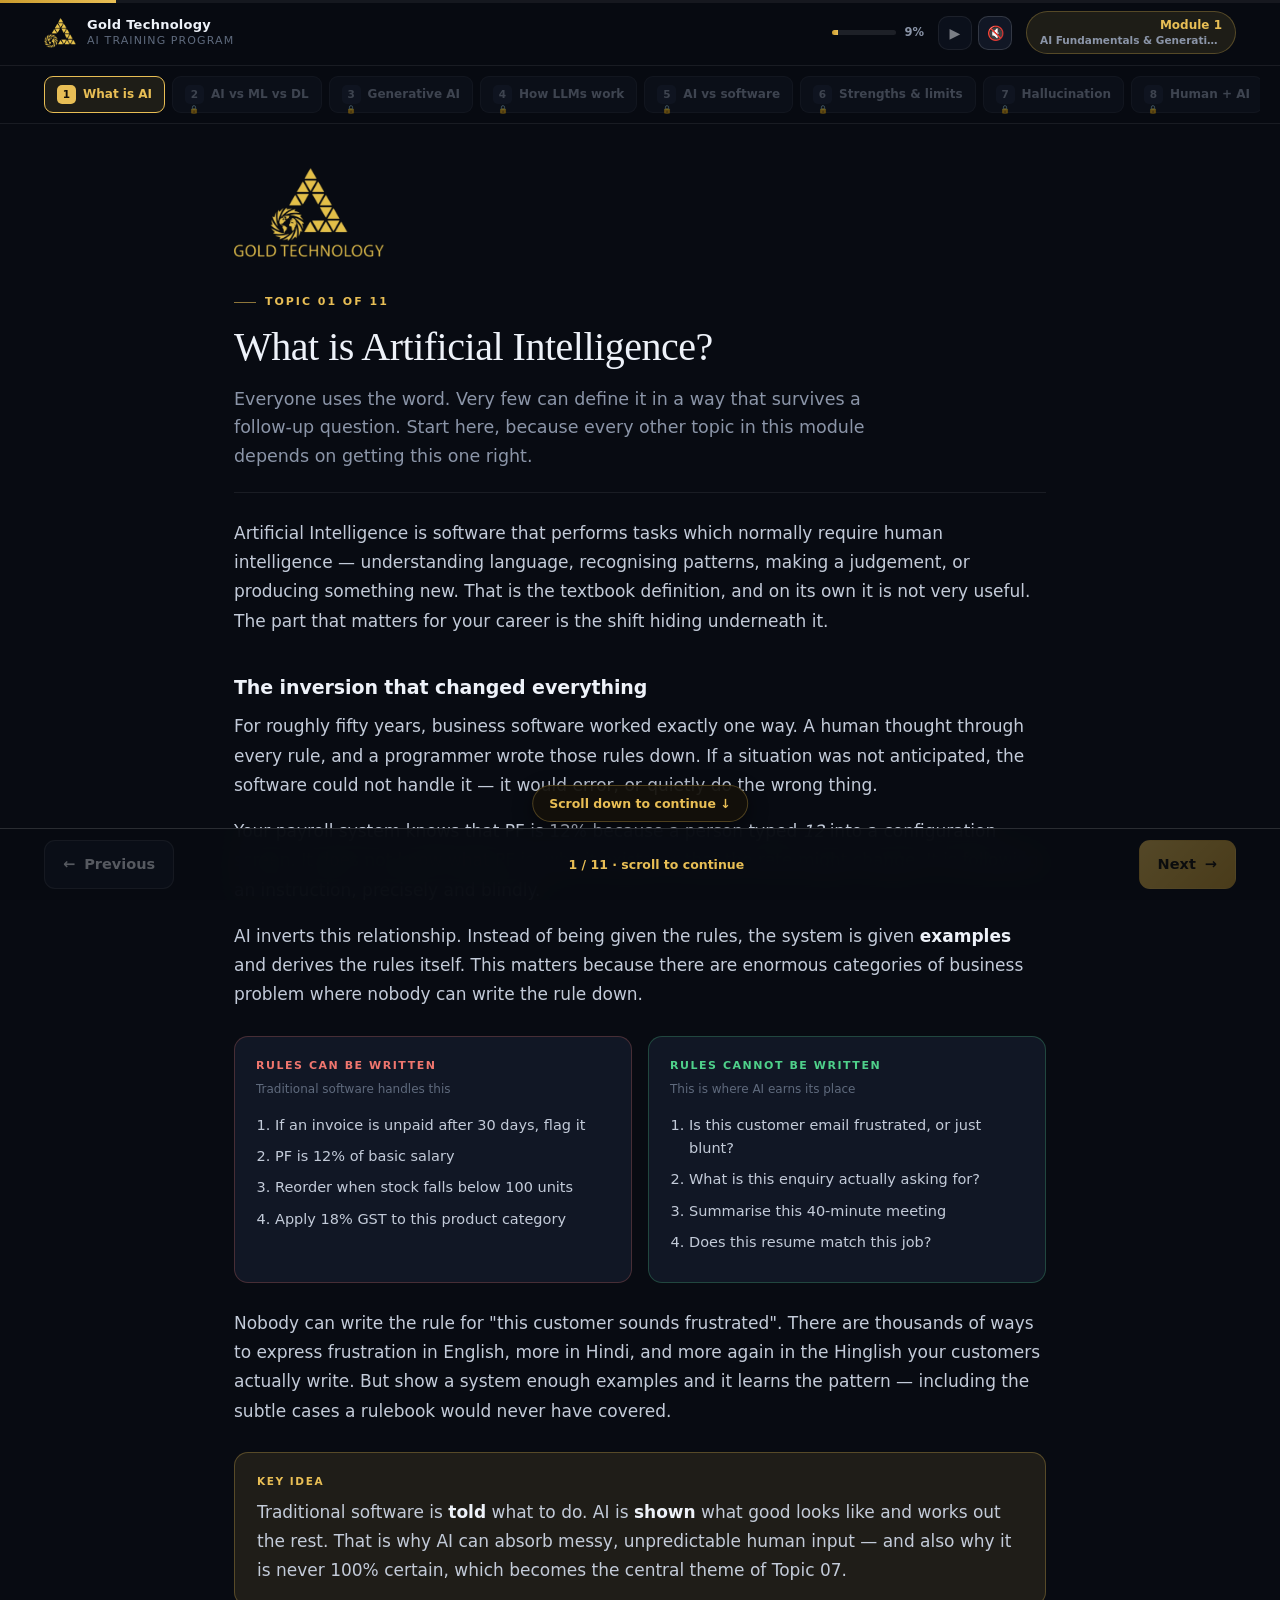
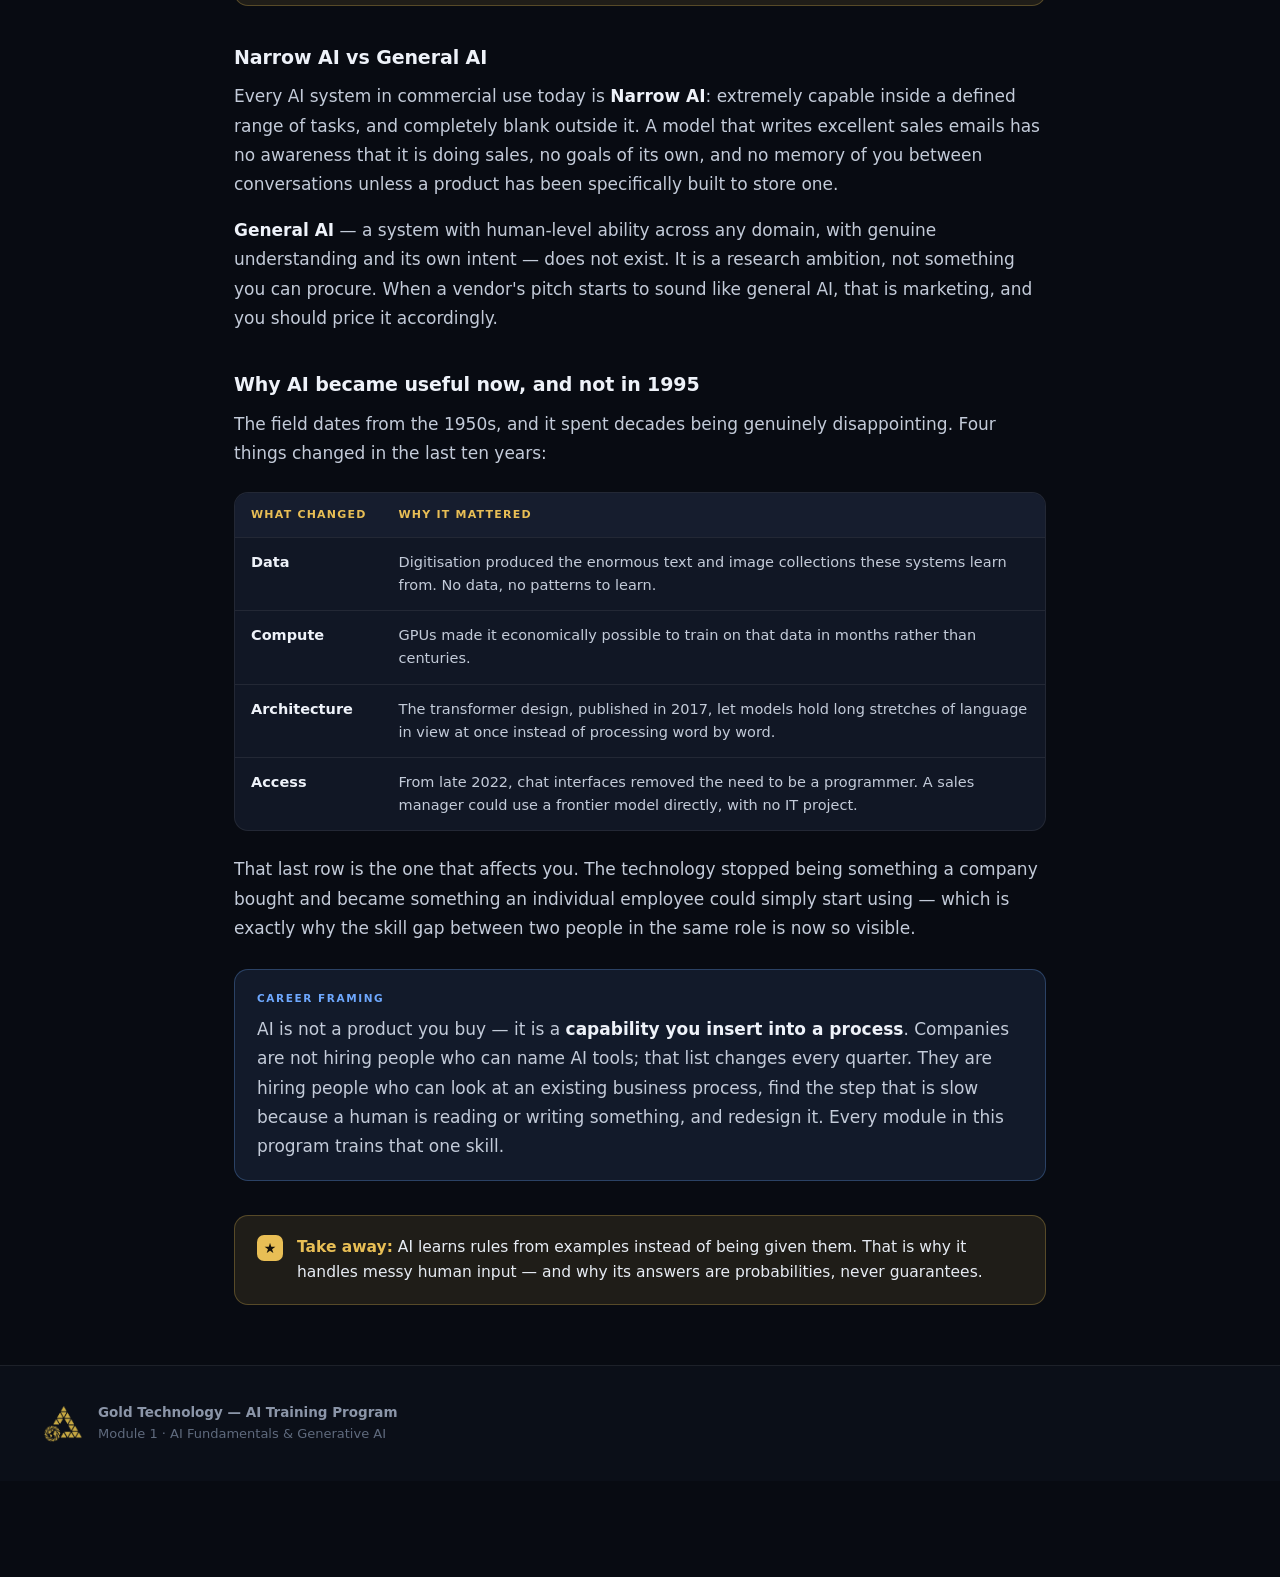
==== commit 98e24349: "Keep the summary video on the closing screen only Every topic screen carried its own recap video, wh" ====
--- a/index.html
+++ b/index.html
@@ -6,7 +6,9 @@
 <meta name="color-scheme" content="dark">
 <title>Gold Technology — AI Training Program</title>
 <link rel="canonical" href="module-1-ai-fundamentals-generative-ai/">
-<meta http-equiv="refresh" content="0; url=module-1-ai-fundamentals-generative-ai/">
+<!-- the file name is spelled out so this also works when opened from disk,
+     where a bare directory URL lists the folder instead of serving index.html -->
+<meta http-equiv="refresh" content="0; url=module-1-ai-fundamentals-generative-ai/index.html">
 <style>
   body{margin:0;min-height:100vh;display:grid;place-items:center;background:#080B12;color:#C3CBD9;
        font-family:"Segoe UI",system-ui,-apple-system,Roboto,Helvetica,Arial,sans-serif;text-align:center}
@@ -21,7 +23,7 @@
   <div class="box">
     <img src="course/brand/logo-full.png" alt="Gold Technology">
     <p>Opening the AI Training Program&hellip;</p>
-    <a href="module-1-ai-fundamentals-generative-ai/">Start Module 1 — AI Fundamentals &amp; Generative AI</a>
+    <a href="module-1-ai-fundamentals-generative-ai/index.html">Start Module 1 — AI Fundamentals &amp; Generative AI</a>
   </div>
 </body>
 </html>
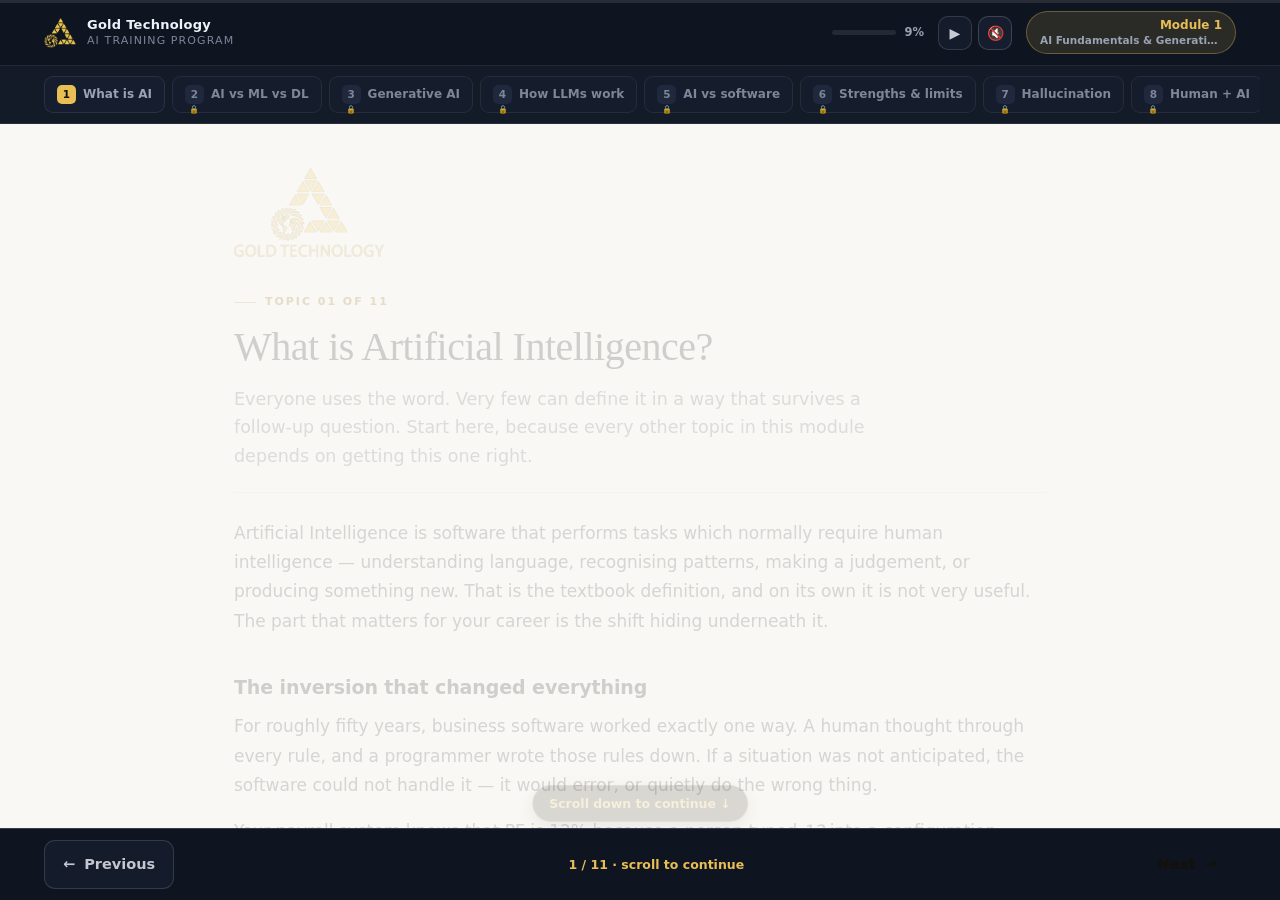
==== commit 93dbe72d: "Read the course off a warm off-white instead of near-black A full screen of body copy on #080B12 is " ====
--- a/index.html
+++ b/index.html
@@ -3,19 +3,19 @@
 <head>
 <meta charset="utf-8">
 <meta name="viewport" content="width=device-width, initial-scale=1">
-<meta name="color-scheme" content="dark">
+<meta name="color-scheme" content="light">
 <title>Gold Technology — AI Training Program</title>
 <link rel="canonical" href="module-1-ai-fundamentals-generative-ai/">
 <!-- the file name is spelled out so this also works when opened from disk,
      where a bare directory URL lists the folder instead of serving index.html -->
 <meta http-equiv="refresh" content="0; url=module-1-ai-fundamentals-generative-ai/index.html">
 <style>
-  body{margin:0;min-height:100vh;display:grid;place-items:center;background:#080B12;color:#C3CBD9;
+  body{margin:0;min-height:100vh;display:grid;place-items:center;background:#FAF8F4;color:#3A414D;
        font-family:"Segoe UI",system-ui,-apple-system,Roboto,Helvetica,Arial,sans-serif;text-align:center}
   .box{padding:32px}
   img{width:180px;margin:0 auto 26px;display:block}
-  p{margin:0 0 20px;color:#8B95A8;font-size:15px}
-  a{display:inline-block;padding:13px 26px;border-radius:12px;color:#14100A;font-weight:800;
+  p{margin:0 0 20px;color:#5C6473;font-size:15px}
+  a{display:inline-block;padding:13px 26px;border-radius:12px;color:#2A1F05;font-weight:800;
     text-decoration:none;background:linear-gradient(135deg,#E8BE55,#C99B2E)}
 </style>
 </head>
